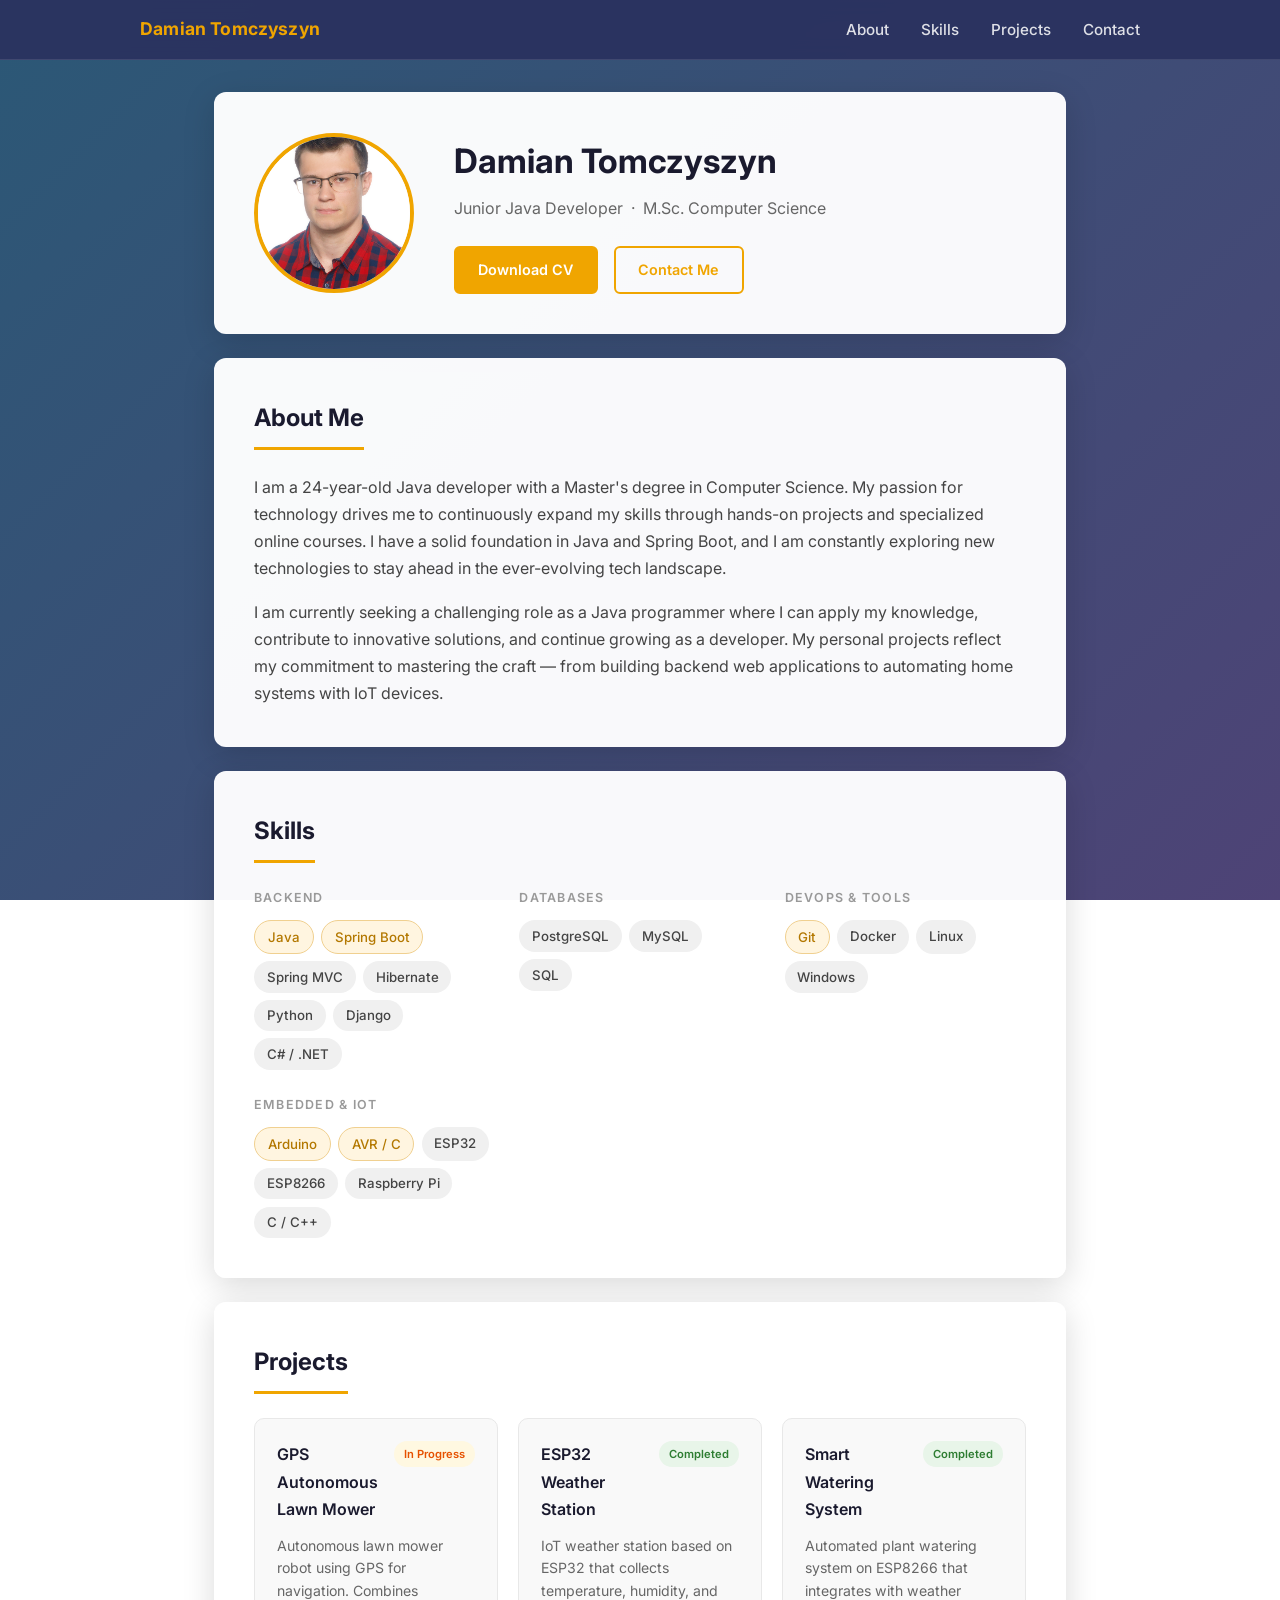
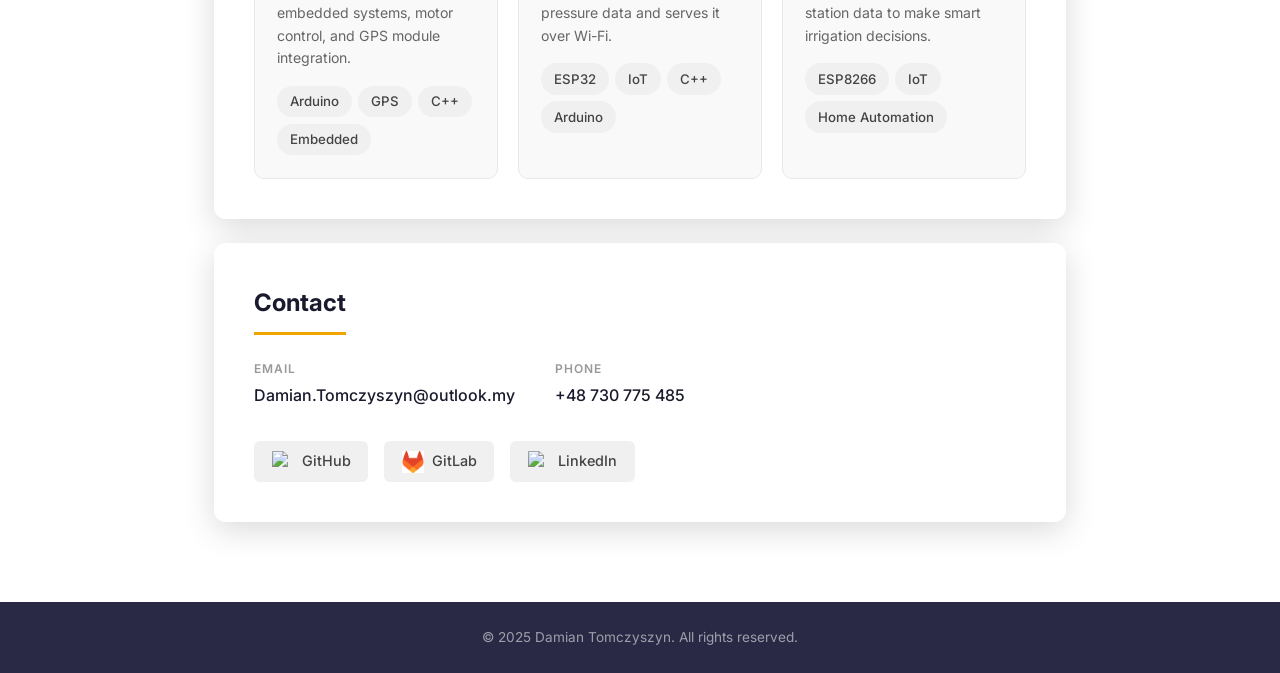
==== index.html @ f0d55ed7 "Redesign portfolio website for professional CV presentation - Replace subjective skill progress bars" ====
<!DOCTYPE html>
<html lang="en">
<head>
    <meta charset="utf-8">
    <meta name="viewport" content="width=device-width, initial-scale=1">
    <meta name="description" content="Damian Tomczyszyn – Junior Java Developer with a Master's degree in Computer Science. Passionate about backend development, IoT, and home automation.">
    <title>Damian Tomczyszyn – Java Developer</title>
    <link rel="stylesheet" href="css/styles.css">
    <link href="https://fonts.googleapis.com/css2?family=Inter:wght@400;500;600;700&display=swap" rel="stylesheet">
</head>
<body>
    <header class="header">
        <nav class="navbar">
            <span class="nav-brand">Damian Tomczyszyn</span>
            <ul class="nav-links">
                <li><a href="#intro">About</a></li>
                <li><a href="#skills">Skills</a></li>
                <li><a href="#projects">Projects</a></li>
                <li><a href="#contact">Contact</a></li>
            </ul>
        </nav>
    </header>

    <main class="container">

        <section class="hero">
            <img src="img/profile.jpg" alt="Damian Tomczyszyn" class="profile-image">
            <div class="hero-text">
                <h1>Damian Tomczyszyn</h1>
                <p class="hero-subtitle">Junior Java Developer &nbsp;·&nbsp; M.Sc. Computer Science</p>
                <div class="hero-actions">
                    <a href="docs/Damian-java-cv.pdf" target="_blank" class="btn btn-primary">Download CV</a>
                    <a href="#contact" class="btn btn-outline">Contact Me</a>
                </div>
            </div>
        </section>

        <section id="intro" class="section">
            <h2>About Me</h2>
            <p>
                I am a 24-year-old Java developer with a Master's degree in Computer Science. My passion for technology drives me to continuously expand my skills through hands-on projects and specialized online courses. I have a solid foundation in Java and Spring Boot, and I am constantly exploring new technologies to stay ahead in the ever-evolving tech landscape.
            </p>
            <p>
                I am currently seeking a challenging role as a Java programmer where I can apply my knowledge, contribute to innovative solutions, and continue growing as a developer. My personal projects reflect my commitment to mastering the craft — from building backend web applications to automating home systems with IoT devices.
            </p>
        </section>

        <section id="skills" class="section">
            <h2>Skills</h2>
            <div class="skills-grid">
                <div class="skill-category">
                    <h3>Backend</h3>
                    <div class="skill-tags">
                        <span class="tag tag-primary">Java</span>
                        <span class="tag tag-primary">Spring Boot</span>
                        <span class="tag">Spring MVC</span>
                        <span class="tag">Hibernate</span>
                        <span class="tag">Python</span>
                        <span class="tag">Django</span>
                        <span class="tag">C# / .NET</span>
                    </div>
                </div>
                <div class="skill-category">
                    <h3>Databases</h3>
                    <div class="skill-tags">
                        <span class="tag">PostgreSQL</span>
                        <span class="tag">MySQL</span>
                        <span class="tag">SQL</span>
                    </div>
                </div>
                <div class="skill-category">
                    <h3>DevOps &amp; Tools</h3>
                    <div class="skill-tags">
                        <span class="tag tag-primary">Git</span>
                        <span class="tag">Docker</span>
                        <span class="tag">Linux</span>
                        <span class="tag">Windows</span>
                    </div>
                </div>
                <div class="skill-category">
                    <h3>Embedded &amp; IoT</h3>
                    <div class="skill-tags">
                        <span class="tag tag-primary">Arduino</span>
                        <span class="tag tag-primary">AVR / C</span>
                        <span class="tag">ESP32</span>
                        <span class="tag">ESP8266</span>
                        <span class="tag">Raspberry Pi</span>
                        <span class="tag">C / C++</span>
                    </div>
                </div>
            </div>
        </section>

        <section id="projects" class="section">
            <h2>Projects</h2>
            <div class="projects-grid">
                <div class="project-card">
                    <div class="project-header">
                        <h3>GPS Autonomous Lawn Mower</h3>
                        <span class="project-status in-progress">In Progress</span>
                    </div>
                    <p>Autonomous lawn mower robot using GPS for navigation. Combines embedded systems, motor control, and GPS module integration.</p>
                    <div class="project-tags">
                        <span class="tag">Arduino</span>
                        <span class="tag">GPS</span>
                        <span class="tag">C++</span>
                        <span class="tag">Embedded</span>
                    </div>
                </div>
                <div class="project-card">
                    <div class="project-header">
                        <h3>ESP32 Weather Station</h3>
                        <span class="project-status completed">Completed</span>
                    </div>
                    <p>IoT weather station based on ESP32 that collects temperature, humidity, and pressure data and serves it over Wi-Fi.</p>
                    <div class="project-tags">
                        <span class="tag">ESP32</span>
                        <span class="tag">IoT</span>
                        <span class="tag">C++</span>
                        <span class="tag">Arduino</span>
                    </div>
                </div>
                <div class="project-card">
                    <div class="project-header">
                        <h3>Smart Watering System</h3>
                        <span class="project-status completed">Completed</span>
                    </div>
                    <p>Automated plant watering system on ESP8266 that integrates with weather station data to make smart irrigation decisions.</p>
                    <div class="project-tags">
                        <span class="tag">ESP8266</span>
                        <span class="tag">IoT</span>
                        <span class="tag">Home Automation</span>
                    </div>
                </div>
            </div>
        </section>

        <section id="contact" class="section">
            <h2>Contact</h2>
            <div class="contact-grid">
                <div class="contact-item">
                    <span class="contact-label">Email</span>
                    <a href="mailto:Damian.Tomczyszyn@outlook.my" class="contact-value">Damian.Tomczyszyn@outlook.my</a>
                </div>
                <div class="contact-item">
                    <span class="contact-label">Phone</span>
                    <span class="contact-value">+48 730 775 485</span>
                </div>
            </div>
            <div class="social-links">
                <a href="https://github.com/damiantomczyszyn" target="_blank" class="social-link" title="GitHub">
                    <img src="img/github.png" alt="GitHub" class="social-icon">
                    <span>GitHub</span>
                </a>
                <a href="https://gitlab.com/damiantomczyszyn" target="_blank" class="social-link" title="GitLab">
                    <img src="img/gitlab.png" alt="GitLab" class="social-icon">
                    <span>GitLab</span>
                </a>
                <a href="https://www.linkedin.com/in/tomczyszyn/" target="_blank" class="social-link" title="LinkedIn">
                    <img src="img/linkedin.png" alt="LinkedIn" class="social-icon">
                    <span>LinkedIn</span>
                </a>
            </div>
        </section>

    </main>

    <footer class="footer">
        <p>&copy; 2025 Damian Tomczyszyn. All rights reserved.</p>
    </footer>
</body>
</html>
---- css/styles.css ----
/* Base Reset */
*, *::before, *::after {
  margin: 0;
  padding: 0;
  box-sizing: border-box;
}

html {
  scroll-behavior: smooth;
}

body {
  font-family: 'Inter', sans-serif;
  color: #1a1a2e;
  line-height: 1.7;
  background: linear-gradient(135deg, #2b5876, #4e4376);
  background-attachment: fixed;
  min-height: 100vh;
}

/* Header */
.header {
  position: sticky;
  top: 0;
  z-index: 100;
  background: rgba(43, 51, 95, 0.97);
  backdrop-filter: blur(10px);
  border-bottom: 1px solid rgba(255, 255, 255, 0.1);
  padding: 0.9rem 2rem;
}

.navbar {
  display: flex;
  justify-content: space-between;
  align-items: center;
  max-width: 1000px;
  margin: 0 auto;
}

.nav-brand {
  font-size: 1.1rem;
  font-weight: 700;
  color: #f0a500;
  letter-spacing: 0.01em;
}

.nav-links {
  list-style: none;
  display: flex;
  gap: 2rem;
}

.nav-links a {
  color: rgba(255, 255, 255, 0.85);
  text-decoration: none;
  font-weight: 500;
  font-size: 0.95rem;
  transition: color 0.2s;
}

.nav-links a:hover {
  color: #f0a500;
}

/* Main Container */
.container {
  max-width: 900px;
  margin: 2rem auto;
  padding: 0 1.5rem 3rem;
  display: flex;
  flex-direction: column;
  gap: 1.5rem;
}

/* Shared Section Style */
.section {
  background: rgba(255, 255, 255, 0.97);
  border-radius: 12px;
  padding: 2.5rem;
  box-shadow: 0 8px 32px rgba(0, 0, 0, 0.15);
}

h2 {
  font-size: 1.5rem;
  font-weight: 700;
  color: #1a1a2e;
  margin-bottom: 1.5rem;
  padding-bottom: 0.5rem;
  border-bottom: 3px solid #f0a500;
  display: inline-block;
}

.section p {
  color: #444;
  margin-bottom: 1rem;
  font-size: 1rem;
}

.section p:last-child {
  margin-bottom: 0;
}

/* Hero */
.hero {
  background: rgba(255, 255, 255, 0.97);
  border-radius: 12px;
  padding: 2.5rem;
  box-shadow: 0 8px 32px rgba(0, 0, 0, 0.15);
  display: flex;
  align-items: center;
  gap: 2.5rem;
}

.profile-image {
  width: 160px;
  height: 160px;
  border-radius: 50%;
  object-fit: cover;
  border: 4px solid #f0a500;
  flex-shrink: 0;
}

.hero-text {
  flex: 1;
}

.hero-text h1 {
  font-size: 2.1rem;
  font-weight: 700;
  color: #1a1a2e;
  margin-bottom: 0.4rem;
}

.hero-subtitle {
  font-size: 1rem;
  color: #666;
  margin-bottom: 1.5rem;
}

.hero-actions {
  display: flex;
  gap: 1rem;
  flex-wrap: wrap;
}

/* Buttons */
.btn {
  display: inline-block;
  padding: 0.6rem 1.4rem;
  border-radius: 6px;
  font-weight: 600;
  font-size: 0.9rem;
  text-decoration: none;
  transition: all 0.2s;
}

.btn-primary {
  background: #f0a500;
  color: #fff;
  border: 2px solid #f0a500;
}

.btn-primary:hover {
  background: #d4920a;
  border-color: #d4920a;
}

.btn-outline {
  background: transparent;
  color: #f0a500;
  border: 2px solid #f0a500;
}

.btn-outline:hover {
  background: #f0a500;
  color: #fff;
}

/* Skills */
.skills-grid {
  display: grid;
  grid-template-columns: repeat(auto-fit, minmax(185px, 1fr));
  gap: 1.5rem;
}

.skill-category h3 {
  font-size: 0.78rem;
  font-weight: 600;
  text-transform: uppercase;
  letter-spacing: 0.1em;
  color: #999;
  margin-bottom: 0.75rem;
}

.skill-tags {
  display: flex;
  flex-wrap: wrap;
  gap: 0.45rem;
}

.tag {
  display: inline-block;
  padding: 0.28rem 0.8rem;
  background: #f0f0f0;
  color: #444;
  border-radius: 20px;
  font-size: 0.83rem;
  font-weight: 500;
}

.tag-primary {
  background: #fff5e0;
  color: #b37800;
  border: 1px solid #f0d090;
}

/* Projects */
.projects-grid {
  display: grid;
  grid-template-columns: repeat(auto-fit, minmax(240px, 1fr));
  gap: 1.25rem;
}

.project-card {
  background: #f9f9f9;
  border-radius: 10px;
  padding: 1.4rem;
  border: 1px solid #e8e8e8;
  transition: box-shadow 0.2s, transform 0.2s;
}

.project-card:hover {
  box-shadow: 0 6px 24px rgba(0, 0, 0, 0.1);
  transform: translateY(-2px);
}

.project-header {
  display: flex;
  justify-content: space-between;
  align-items: flex-start;
  gap: 0.5rem;
  margin-bottom: 0.75rem;
}

.project-header h3 {
  font-size: 1rem;
  font-weight: 600;
  color: #1a1a2e;
}

.project-status {
  font-size: 0.7rem;
  font-weight: 600;
  padding: 0.2rem 0.6rem;
  border-radius: 20px;
  white-space: nowrap;
  flex-shrink: 0;
}

.project-status.completed {
  background: #e8f5e9;
  color: #2e7d32;
}

.project-status.in-progress {
  background: #fff8e1;
  color: #e65100;
}

.project-card p {
  font-size: 0.88rem;
  color: #666;
  margin-bottom: 1rem;
  line-height: 1.6;
}

.project-tags {
  display: flex;
  flex-wrap: wrap;
  gap: 0.4rem;
}

/* Contact */
.contact-grid {
  display: flex;
  gap: 2.5rem;
  margin-bottom: 2rem;
  flex-wrap: wrap;
}

.contact-item {
  display: flex;
  flex-direction: column;
  gap: 0.2rem;
}

.contact-label {
  font-size: 0.75rem;
  font-weight: 600;
  text-transform: uppercase;
  letter-spacing: 0.08em;
  color: #999;
}

.contact-value {
  font-size: 1rem;
  color: #1a1a2e;
  font-weight: 500;
  text-decoration: none;
}

.contact-value:hover {
  color: #f0a500;
}

.social-links {
  display: flex;
  gap: 1rem;
  flex-wrap: wrap;
}

.social-link {
  display: flex;
  align-items: center;
  gap: 0.5rem;
  text-decoration: none;
  color: #444;
  font-weight: 500;
  font-size: 0.9rem;
  padding: 0.5rem 1.1rem;
  background: #f0f0f0;
  border-radius: 6px;
  transition: all 0.2s;
}

.social-link:hover {
  color: #b37800;
  background: #fff5e0;
}

.social-icon {
  width: 22px;
  height: 22px;
}

/* Footer */
.footer {
  background: rgba(30, 30, 60, 0.95);
  color: rgba(255, 255, 255, 0.55);
  text-align: center;
  padding: 1.5rem;
  font-size: 0.85rem;
}

/* Responsive */
@media (max-width: 640px) {
  .hero {
    flex-direction: column;
    text-align: center;
  }

  .hero-actions {
    justify-content: center;
  }

  .nav-brand {
    font-size: 0.95rem;
  }

  .nav-links {
    gap: 1rem;
  }

  .nav-links a {
    font-size: 0.85rem;
  }

  .section,
  .hero {
    padding: 1.75rem 1.25rem;
  }

  .contact-grid {
    flex-direction: column;
    gap: 1rem;
  }
}
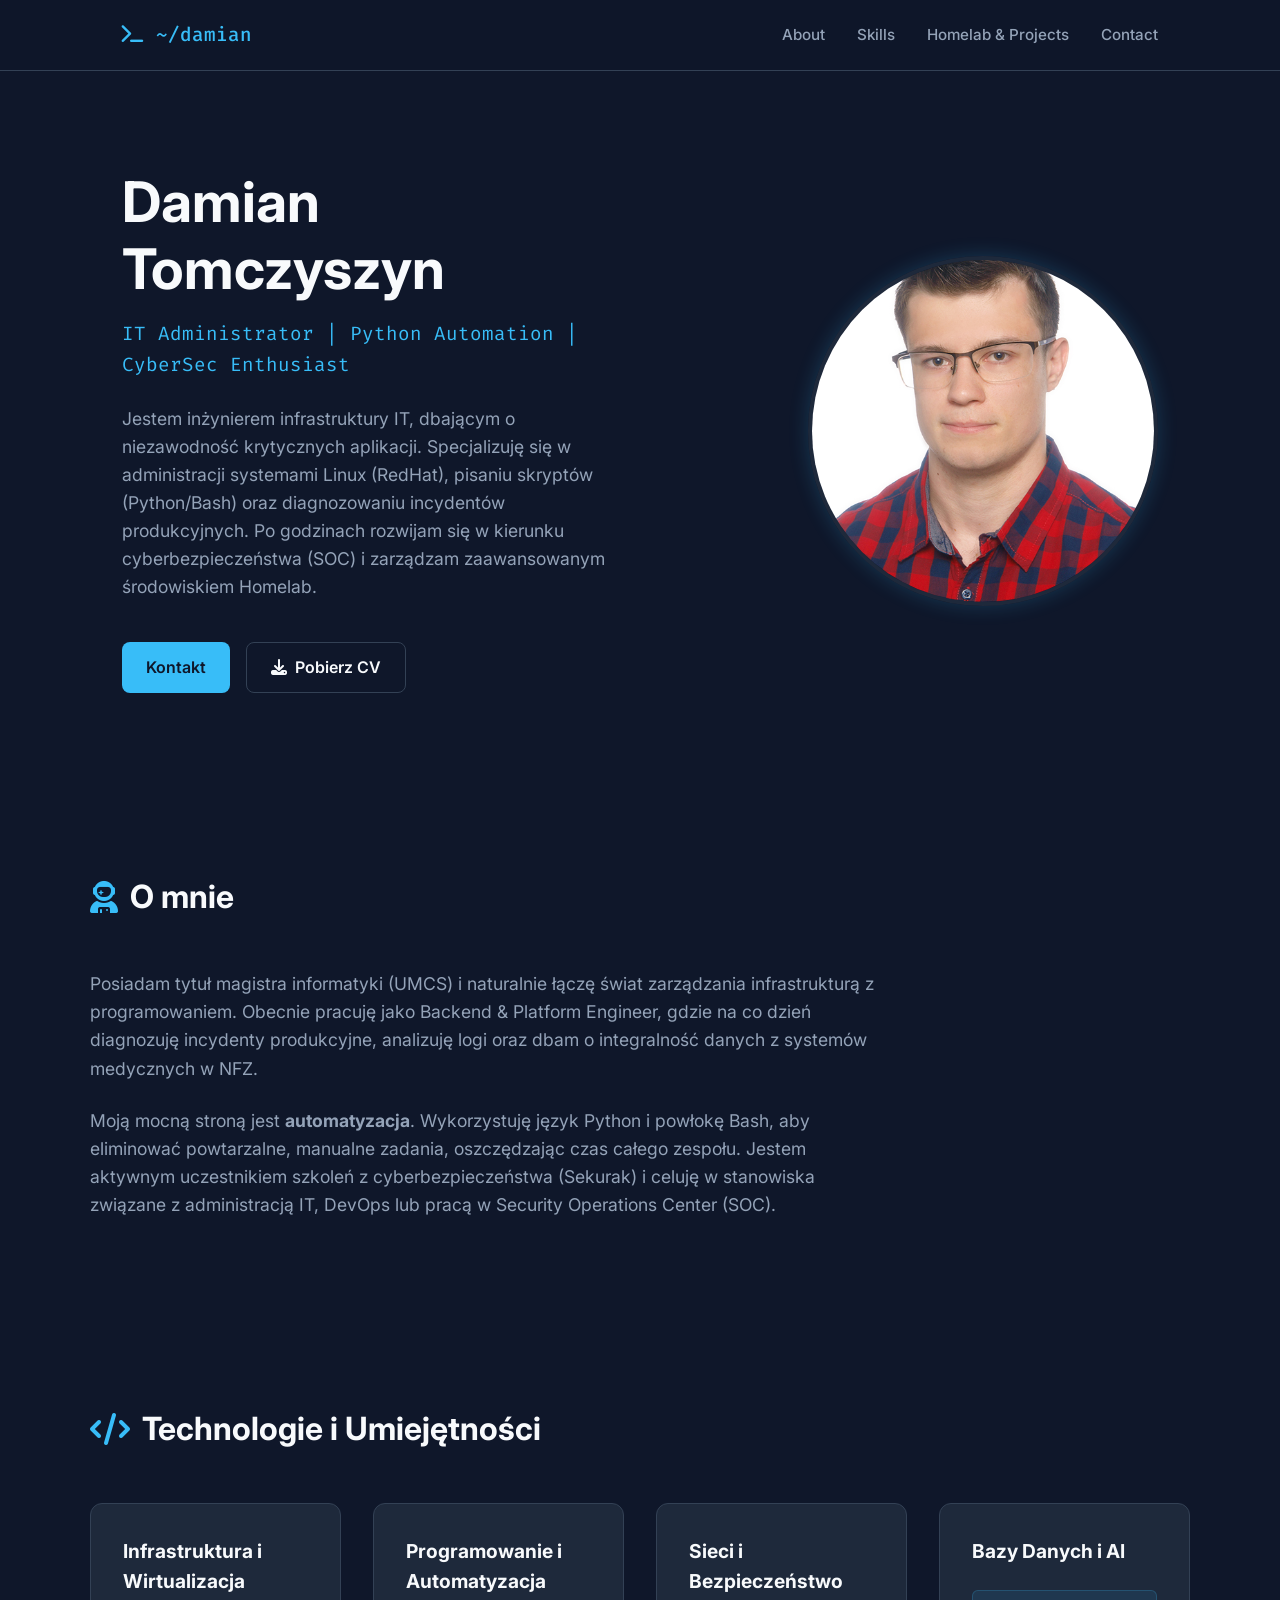
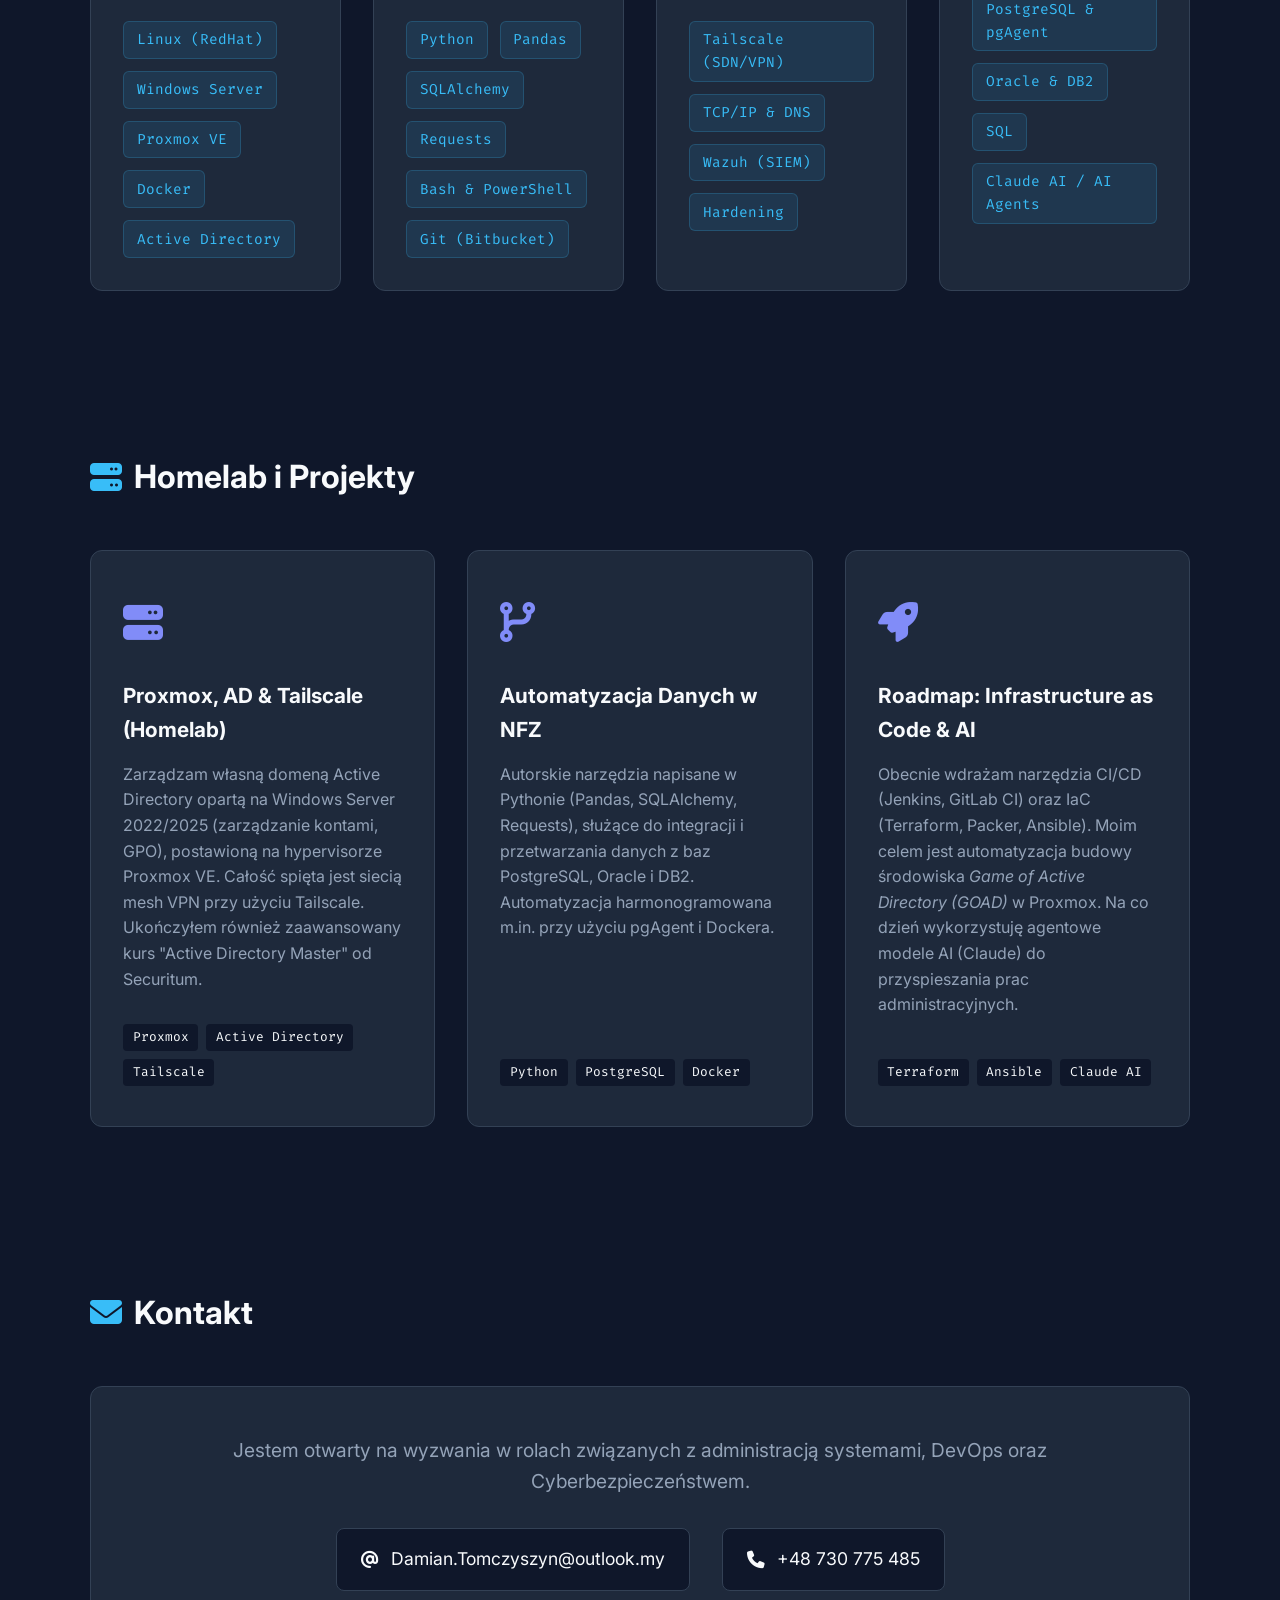
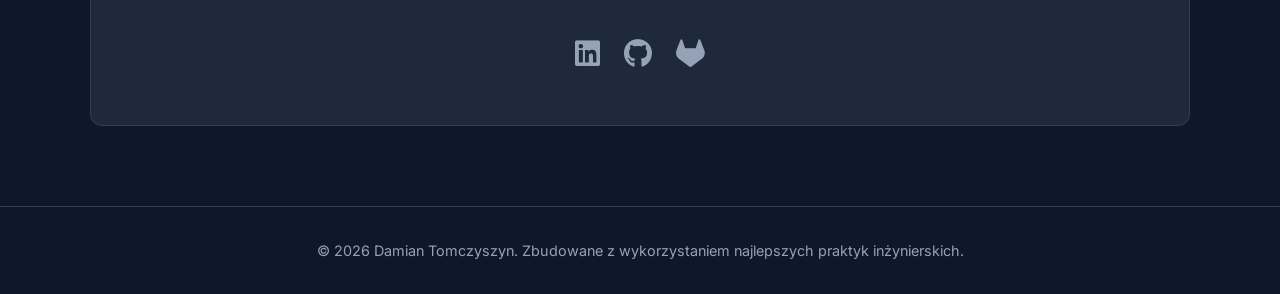
==== commit 7cc1cbdf: "aktualizacja" ====
--- a/index.html
+++ b/index.html
@@ -1,172 +1,170 @@
 <!DOCTYPE html>
-<html lang="en">
+<html lang="en" data-theme="dark">
 <head>
     <meta charset="utf-8">
     <meta name="viewport" content="width=device-width, initial-scale=1">
-    <meta name="description" content="Damian Tomczyszyn – Junior Java Developer with a Master's degree in Computer Science. Passionate about backend development, IoT, and home automation.">
-    <title>Damian Tomczyszyn – Java Developer</title>
+    <title>Damian Tomczyszyn | IT Administrator & CyberSec</title>
     <link rel="stylesheet" href="css/styles.css">
-    <link href="https://fonts.googleapis.com/css2?family=Inter:wght@400;500;600;700&display=swap" rel="stylesheet">
+    <link href="https://fonts.googleapis.com/css2?family=Fira+Code:wght@400;500&family=Inter:wght@400;600;700&display=swap" rel="stylesheet">
+    <link rel="stylesheet" href="https://cdnjs.cloudflare.com/ajax/libs/font-awesome/6.4.0/css/all.min.css">
 </head>
 <body>
     <header class="header">
-        <nav class="navbar">
-            <span class="nav-brand">Damian Tomczyszyn</span>
+        <nav class="navbar container">
+            <div class="logo">
+                <i class="fa-solid fa-terminal"></i> ~/damian
+            </div>
             <ul class="nav-links">
-                <li><a href="#intro">About</a></li>
+                <li><a href="#about">About</a></li>
                 <li><a href="#skills">Skills</a></li>
-                <li><a href="#projects">Projects</a></li>
+                <li><a href="#projects">Homelab & Projects</a></li>
                 <li><a href="#contact">Contact</a></li>
             </ul>
         </nav>
     </header>
 
-    <main class="container">
-
-        <section class="hero">
-            <img src="img/profile.jpg" alt="Damian Tomczyszyn" class="profile-image">
-            <div class="hero-text">
-                <h1>Damian Tomczyszyn</h1>
-                <p class="hero-subtitle">Junior Java Developer &nbsp;·&nbsp; M.Sc. Computer Science</p>
+    <main>
+        <section class="hero container">
+            <div class="hero-content">
+                <h1 class="glitch" data-text="Damian Tomczyszyn">Damian Tomczyszyn</h1>
+                <p class="subtitle">IT Administrator | Python Automation | CyberSec Enthusiast</p>
+                <p class="summary">
+                    Jestem inżynierem infrastruktury IT, dbającym o niezawodność krytycznych aplikacji.
+                    Specjalizuję się w administracji systemami Linux (RedHat), pisaniu skryptów (Python/Bash) oraz diagnozowaniu incydentów produkcyjnych.
+                    Po godzinach rozwijam się w kierunku cyberbezpieczeństwa (SOC) i zarządzam zaawansowanym środowiskiem Homelab.
+                </p>
                 <div class="hero-actions">
-                    <a href="docs/Damian-java-cv.pdf" target="_blank" class="btn btn-primary">Download CV</a>
-                    <a href="#contact" class="btn btn-outline">Contact Me</a>
+                    <a href="#contact" class="btn btn-primary">Kontakt</a>
+                    <a href="docs/Damian-java-cv.pdf" target="_blank" class="btn btn-secondary"><i class="fa-solid fa-download"></i> Pobierz CV</a>
                 </div>
+            </div>
+            <div class="hero-image">
+                <img src="img/profile.jpg" alt="Damian Tomczyszyn">
             </div>
         </section>
 
-        <section id="intro" class="section">
-            <h2>About Me</h2>
-            <p>
-                I am a 24-year-old Java developer with a Master's degree in Computer Science. My passion for technology drives me to continuously expand my skills through hands-on projects and specialized online courses. I have a solid foundation in Java and Spring Boot, and I am constantly exploring new technologies to stay ahead in the ever-evolving tech landscape.
-            </p>
-            <p>
-                I am currently seeking a challenging role as a Java programmer where I can apply my knowledge, contribute to innovative solutions, and continue growing as a developer. My personal projects reflect my commitment to mastering the craft — from building backend web applications to automating home systems with IoT devices.
-            </p>
+        <section id="about" class="about container section-padding">
+            <div class="section-title">
+                <h2><i class="fa-solid fa-user-astronaut"></i> O mnie</h2>
+            </div>
+            <div class="about-text">
+                <p>
+                    Posiadam tytuł magistra informatyki (UMCS) i naturalnie łączę świat zarządzania infrastrukturą z programowaniem. 
+                    Obecnie pracuję jako Backend & Platform Engineer, gdzie na co dzień diagnozuję incydenty produkcyjne, analizuję logi oraz dbam o integralność danych z systemów medycznych w NFZ.
+                </p>
+                <p>
+                    Moją mocną stroną jest <strong>automatyzacja</strong>. Wykorzystuję język Python i powłokę Bash, aby eliminować powtarzalne, manualne zadania, oszczędzając czas całego zespołu.
+                    Jestem aktywnym uczestnikiem szkoleń z cyberbezpieczeństwa (Sekurak) i celuję w stanowiska związane z administracją IT, DevOps lub pracą w Security Operations Center (SOC).
+                </p>
+            </div>
         </section>
 
-        <section id="skills" class="section">
-            <h2>Skills</h2>
+        <section id="skills" class="skills container section-padding">
+            <div class="section-title">
+                <h2><i class="fa-solid fa-code"></i> Technologie i Umiejętności</h2>
+            </div>
             <div class="skills-grid">
                 <div class="skill-category">
-                    <h3>Backend</h3>
-                    <div class="skill-tags">
-                        <span class="tag tag-primary">Java</span>
-                        <span class="tag tag-primary">Spring Boot</span>
-                        <span class="tag">Spring MVC</span>
-                        <span class="tag">Hibernate</span>
-                        <span class="tag">Python</span>
-                        <span class="tag">Django</span>
-                        <span class="tag">C# / .NET</span>
+                    <h3>Infrastruktura i Wirtualizacja</h3>
+                    <div class="tags">
+                        <span class="tag">Linux (RedHat)</span>
+                        <span class="tag">Windows Server</span>
+                        <span class="tag">Proxmox VE</span>
+                        <span class="tag">Docker</span>
+                        <span class="tag">Active Directory</span>
                     </div>
                 </div>
                 <div class="skill-category">
-                    <h3>Databases</h3>
-                    <div class="skill-tags">
-                        <span class="tag">PostgreSQL</span>
-                        <span class="tag">MySQL</span>
-                        <span class="tag">SQL</span>
+                    <h3>Programowanie i Automatyzacja</h3>
+                    <div class="tags">
+                        <span class="tag">Python</span>
+                        <span class="tag">Pandas</span>
+                        <span class="tag">SQLAlchemy</span>
+                        <span class="tag">Requests</span>
+                        <span class="tag">Bash & PowerShell</span>
+                        <span class="tag">Git (Bitbucket)</span>
                     </div>
                 </div>
                 <div class="skill-category">
-                    <h3>DevOps &amp; Tools</h3>
-                    <div class="skill-tags">
-                        <span class="tag tag-primary">Git</span>
-                        <span class="tag">Docker</span>
-                        <span class="tag">Linux</span>
-                        <span class="tag">Windows</span>
+                    <h3>Sieci i Bezpieczeństwo</h3>
+                    <div class="tags">
+                        <span class="tag">Tailscale (SDN/VPN)</span>
+                        <span class="tag">TCP/IP & DNS</span>
+                        <span class="tag">Wazuh (SIEM)</span>
+                        <span class="tag">Hardening</span>
                     </div>
                 </div>
                 <div class="skill-category">
-                    <h3>Embedded &amp; IoT</h3>
-                    <div class="skill-tags">
-                        <span class="tag tag-primary">Arduino</span>
-                        <span class="tag tag-primary">AVR / C</span>
-                        <span class="tag">ESP32</span>
-                        <span class="tag">ESP8266</span>
-                        <span class="tag">Raspberry Pi</span>
-                        <span class="tag">C / C++</span>
+                    <h3>Bazy Danych i AI</h3>
+                    <div class="tags">
+                        <span class="tag">PostgreSQL & pgAgent</span>
+                        <span class="tag">Oracle & DB2</span>
+                        <span class="tag">SQL</span>
+                        <span class="tag">Claude AI / AI Agents</span>
                     </div>
                 </div>
             </div>
         </section>
 
-        <section id="projects" class="section">
-            <h2>Projects</h2>
-            <div class="projects-grid">
-                <div class="project-card">
-                    <div class="project-header">
-                        <h3>GPS Autonomous Lawn Mower</h3>
-                        <span class="project-status in-progress">In Progress</span>
-                    </div>
-                    <p>Autonomous lawn mower robot using GPS for navigation. Combines embedded systems, motor control, and GPS module integration.</p>
-                    <div class="project-tags">
-                        <span class="tag">Arduino</span>
-                        <span class="tag">GPS</span>
-                        <span class="tag">C++</span>
-                        <span class="tag">Embedded</span>
+        <section id="projects" class="projects container section-padding">
+            <div class="section-title">
+                <h2><i class="fa-solid fa-server"></i> Homelab i Projekty</h2>
+            </div>
+            <div class="project-cards">
+                <div class="card">
+                    <div class="card-icon"><i class="fa-solid fa-server"></i></div>
+                    <h3>Proxmox, AD & Tailscale (Homelab)</h3>
+                    <p>Zarządzam własną domeną Active Directory opartą na Windows Server 2022/2025 (zarządzanie kontami, GPO), postawioną na hypervisorze Proxmox VE. Całość spięta jest siecią mesh VPN przy użyciu Tailscale. Ukończyłem również zaawansowany kurs "Active Directory Master" od Securitum.</p>
+                    <div class="card-tech">
+                        <span>Proxmox</span><span>Active Directory</span><span>Tailscale</span>
                     </div>
                 </div>
-                <div class="project-card">
-                    <div class="project-header">
-                        <h3>ESP32 Weather Station</h3>
-                        <span class="project-status completed">Completed</span>
-                    </div>
-                    <p>IoT weather station based on ESP32 that collects temperature, humidity, and pressure data and serves it over Wi-Fi.</p>
-                    <div class="project-tags">
-                        <span class="tag">ESP32</span>
-                        <span class="tag">IoT</span>
-                        <span class="tag">C++</span>
-                        <span class="tag">Arduino</span>
+                <div class="card">
+                    <div class="card-icon"><i class="fa-solid fa-code-branch"></i></div>
+                    <h3>Automatyzacja Danych w NFZ</h3>
+                    <p>Autorskie narzędzia napisane w Pythonie (Pandas, SQLAlchemy, Requests), służące do integracji i przetwarzania danych z baz PostgreSQL, Oracle i DB2. Automatyzacja harmonogramowana m.in. przy użyciu pgAgent i Dockera.</p>
+                    <div class="card-tech">
+                        <span>Python</span><span>PostgreSQL</span><span>Docker</span>
                     </div>
                 </div>
-                <div class="project-card">
-                    <div class="project-header">
-                        <h3>Smart Watering System</h3>
-                        <span class="project-status completed">Completed</span>
-                    </div>
-                    <p>Automated plant watering system on ESP8266 that integrates with weather station data to make smart irrigation decisions.</p>
-                    <div class="project-tags">
-                        <span class="tag">ESP8266</span>
-                        <span class="tag">IoT</span>
-                        <span class="tag">Home Automation</span>
+                <div class="card">
+                    <div class="card-icon"><i class="fa-solid fa-rocket"></i></div>
+                    <h3>Roadmap: Infrastructure as Code & AI</h3>
+                    <p>Obecnie wdrażam narzędzia CI/CD (Jenkins, GitLab CI) oraz IaC (Terraform, Packer, Ansible). Moim celem jest automatyzacja budowy środowiska <i>Game of Active Directory (GOAD)</i> w Proxmox. Na co dzień wykorzystuję agentowe modele AI (Claude) do przyspieszania prac administracyjnych.</p>
+                    <div class="card-tech">
+                        <span>Terraform</span><span>Ansible</span><span>Claude AI</span>
                     </div>
                 </div>
             </div>
         </section>
 
-        <section id="contact" class="section">
-            <h2>Contact</h2>
-            <div class="contact-grid">
-                <div class="contact-item">
-                    <span class="contact-label">Email</span>
-                    <a href="mailto:Damian.Tomczyszyn@outlook.my" class="contact-value">Damian.Tomczyszyn@outlook.my</a>
+        <section id="contact" class="contact container section-padding">
+            <div class="section-title">
+                <h2><i class="fa-solid fa-envelope"></i> Kontakt</h2>
+            </div>
+            <div class="contact-content">
+                <p>Jestem otwarty na wyzwania w rolach związanych z administracją systemami, DevOps oraz Cyberbezpieczeństwem.</p>
+                <div class="contact-methods">
+                    <a href="mailto:Damian.Tomczyszyn@outlook.my" class="contact-item">
+                        <i class="fa-solid fa-at"></i> Damian.Tomczyszyn@outlook.my
+                    </a>
+                    <a href="tel:+48730775485" class="contact-item">
+                        <i class="fa-solid fa-phone"></i> +48 730 775 485
+                    </a>
                 </div>
-                <div class="contact-item">
-                    <span class="contact-label">Phone</span>
-                    <span class="contact-value">+48 730 775 485</span>
+                <div class="social-links">
+                    <a href="https://www.linkedin.com/in/tomczyszyn/" target="_blank" aria-label="LinkedIn"><i class="fa-brands fa-linkedin"></i></a>
+                    <a href="https://github.com/damiantomczyszyn" target="_blank" aria-label="GitHub"><i class="fa-brands fa-github"></i></a>
+                    <a href="https://gitlab.com/damiantomczyszyn" target="_blank" aria-label="GitLab"><i class="fa-brands fa-gitlab"></i></a>
                 </div>
             </div>
-            <div class="social-links">
-                <a href="https://github.com/damiantomczyszyn" target="_blank" class="social-link" title="GitHub">
-                    <img src="img/github.png" alt="GitHub" class="social-icon">
-                    <span>GitHub</span>
-                </a>
-                <a href="https://gitlab.com/damiantomczyszyn" target="_blank" class="social-link" title="GitLab">
-                    <img src="img/gitlab.png" alt="GitLab" class="social-icon">
-                    <span>GitLab</span>
-                </a>
-                <a href="https://www.linkedin.com/in/tomczyszyn/" target="_blank" class="social-link" title="LinkedIn">
-                    <img src="img/linkedin.png" alt="LinkedIn" class="social-icon">
-                    <span>LinkedIn</span>
-                </a>
-            </div>
         </section>
-
     </main>
 
-    <footer class="footer">
-        <p>&copy; 2025 Damian Tomczyszyn. All rights reserved.</p>
+    <footer>
+        <div class="container">
+            <p>&copy; 2026 Damian Tomczyszyn. Zbudowane z wykorzystaniem najlepszych praktyk inżynierskich.</p>
+        </div>
     </footer>
 </body>
 </html>
--- a/css/styles.css
+++ b/css/styles.css
@@ -1,387 +1,375 @@
-/* Base Reset */
-*, *::before, *::after {
-  margin: 0;
-  padding: 0;
-  box-sizing: border-box;
+:root {
+    --bg-color: #0f172a;
+    --surface-color: #1e293b;
+    --primary-color: #38bdf8;
+    --secondary-color: #818cf8;
+    --text-primary: #f8fafc;
+    --text-secondary: #94a3b8;
+    --font-main: 'Inter', sans-serif;
+    --font-mono: 'Fira Code', monospace;
+    --border-color: #334155;
+}
+
+* {
+    margin: 0;
+    padding: 0;
+    box-sizing: border-box;
 }
 
 html {
-  scroll-behavior: smooth;
+    scroll-behavior: smooth;
 }
 
 body {
-  font-family: 'Inter', sans-serif;
-  color: #1a1a2e;
-  line-height: 1.7;
-  background: linear-gradient(135deg, #2b5876, #4e4376);
-  background-attachment: fixed;
-  min-height: 100vh;
-}
-
-/* Header */
+    background-color: var(--bg-color);
+    color: var(--text-primary);
+    font-family: var(--font-main);
+    line-height: 1.6;
+}
+
+.container {
+    max-width: 1100px;
+    margin: 0 auto;
+    padding: 0 2rem;
+}
+
+.section-padding {
+    padding: 5rem 0;
+}
+
+/* Header & Nav */
 .header {
-  position: sticky;
-  top: 0;
-  z-index: 100;
-  background: rgba(43, 51, 95, 0.97);
-  backdrop-filter: blur(10px);
-  border-bottom: 1px solid rgba(255, 255, 255, 0.1);
-  padding: 0.9rem 2rem;
+    background-color: rgba(15, 23, 42, 0.9);
+    backdrop-filter: blur(10px);
+    position: sticky;
+    top: 0;
+    z-index: 1000;
+    border-bottom: 1px solid var(--border-color);
 }
 
 .navbar {
-  display: flex;
-  justify-content: space-between;
-  align-items: center;
-  max-width: 1000px;
-  margin: 0 auto;
-}
-
-.nav-brand {
-  font-size: 1.1rem;
-  font-weight: 700;
-  color: #f0a500;
-  letter-spacing: 0.01em;
+    display: flex;
+    justify-content: space-between;
+    align-items: center;
+    height: 70px;
+}
+
+.logo {
+    font-family: var(--font-mono);
+    font-size: 1.2rem;
+    font-weight: 500;
+    color: var(--primary-color);
 }
 
 .nav-links {
-  list-style: none;
-  display: flex;
-  gap: 2rem;
+    display: flex;
+    list-style: none;
+    gap: 2rem;
 }
 
 .nav-links a {
-  color: rgba(255, 255, 255, 0.85);
-  text-decoration: none;
-  font-weight: 500;
-  font-size: 0.95rem;
-  transition: color 0.2s;
+    color: var(--text-secondary);
+    text-decoration: none;
+    font-size: 0.95rem;
+    font-weight: 500;
+    transition: color 0.3s;
 }
 
 .nav-links a:hover {
-  color: #f0a500;
-}
-
-/* Main Container */
-.container {
-  max-width: 900px;
-  margin: 2rem auto;
-  padding: 0 1.5rem 3rem;
-  display: flex;
-  flex-direction: column;
-  gap: 1.5rem;
-}
-
-/* Shared Section Style */
-.section {
-  background: rgba(255, 255, 255, 0.97);
-  border-radius: 12px;
-  padding: 2.5rem;
-  box-shadow: 0 8px 32px rgba(0, 0, 0, 0.15);
-}
-
-h2 {
-  font-size: 1.5rem;
-  font-weight: 700;
-  color: #1a1a2e;
-  margin-bottom: 1.5rem;
-  padding-bottom: 0.5rem;
-  border-bottom: 3px solid #f0a500;
-  display: inline-block;
-}
-
-.section p {
-  color: #444;
-  margin-bottom: 1rem;
-  font-size: 1rem;
-}
-
-.section p:last-child {
-  margin-bottom: 0;
-}
-
-/* Hero */
+    color: var(--primary-color);
+}
+
+/* Hero Section */
 .hero {
-  background: rgba(255, 255, 255, 0.97);
-  border-radius: 12px;
-  padding: 2.5rem;
-  box-shadow: 0 8px 32px rgba(0, 0, 0, 0.15);
-  display: flex;
-  align-items: center;
-  gap: 2.5rem;
-}
-
-.profile-image {
-  width: 160px;
-  height: 160px;
-  border-radius: 50%;
-  object-fit: cover;
-  border: 4px solid #f0a500;
-  flex-shrink: 0;
-}
-
-.hero-text {
-  flex: 1;
-}
-
-.hero-text h1 {
-  font-size: 2.1rem;
-  font-weight: 700;
-  color: #1a1a2e;
-  margin-bottom: 0.4rem;
-}
-
-.hero-subtitle {
-  font-size: 1rem;
-  color: #666;
-  margin-bottom: 1.5rem;
+    display: flex;
+    align-items: center;
+    justify-content: space-between;
+    min-height: 80vh;
+    gap: 4rem;
+}
+
+.hero-content {
+    flex: 1;
+}
+
+.hero h1 {
+    font-size: 3.5rem;
+    line-height: 1.2;
+    margin-bottom: 1rem;
+    color: var(--text-primary);
+}
+
+.subtitle {
+    font-family: var(--font-mono);
+    color: var(--primary-color);
+    font-size: 1.2rem;
+    margin-bottom: 1.5rem;
+}
+
+.summary {
+    color: var(--text-secondary);
+    font-size: 1.1rem;
+    margin-bottom: 2.5rem;
+    max-width: 600px;
 }
 
 .hero-actions {
-  display: flex;
-  gap: 1rem;
-  flex-wrap: wrap;
-}
-
-/* Buttons */
+    display: flex;
+    gap: 1rem;
+}
+
 .btn {
-  display: inline-block;
-  padding: 0.6rem 1.4rem;
-  border-radius: 6px;
-  font-weight: 600;
-  font-size: 0.9rem;
-  text-decoration: none;
-  transition: all 0.2s;
+    padding: 0.75rem 1.5rem;
+    border-radius: 8px;
+    font-weight: 600;
+    text-decoration: none;
+    transition: all 0.3s;
+    display: inline-flex;
+    align-items: center;
+    gap: 0.5rem;
 }
 
 .btn-primary {
-  background: #f0a500;
-  color: #fff;
-  border: 2px solid #f0a500;
+    background-color: var(--primary-color);
+    color: #0f172a;
 }
 
 .btn-primary:hover {
-  background: #d4920a;
-  border-color: #d4920a;
-}
-
-.btn-outline {
-  background: transparent;
-  color: #f0a500;
-  border: 2px solid #f0a500;
-}
-
-.btn-outline:hover {
-  background: #f0a500;
-  color: #fff;
+    background-color: #0ea5e9;
+    transform: translateY(-2px);
+}
+
+.btn-secondary {
+    background-color: transparent;
+    color: var(--text-primary);
+    border: 1px solid var(--border-color);
+}
+
+.btn-secondary:hover {
+    border-color: var(--text-primary);
+    background-color: rgba(255, 255, 255, 0.05);
+}
+
+.hero-image {
+    flex: 1;
+    display: flex;
+    justify-content: flex-end;
+}
+
+.hero-image img {
+    width: 350px;
+    height: 350px;
+    object-fit: cover;
+    border-radius: 50%;
+    border: 4px solid var(--surface-color);
+    box-shadow: 0 0 20px rgba(56, 189, 248, 0.2);
+}
+
+/* Titles */
+.section-title {
+    margin-bottom: 3rem;
+    display: flex;
+    align-items: center;
+    gap: 1rem;
+}
+
+.section-title h2 {
+    font-size: 2rem;
+    color: var(--text-primary);
+    display: flex;
+    align-items: center;
+    gap: 0.75rem;
+}
+
+.section-title h2 i {
+    color: var(--primary-color);
+}
+
+/* About */
+.about-text {
+    color: var(--text-secondary);
+    font-size: 1.1rem;
+    max-width: 800px;
+}
+
+.about-text p {
+    margin-bottom: 1.5rem;
 }
 
 /* Skills */
 .skills-grid {
-  display: grid;
-  grid-template-columns: repeat(auto-fit, minmax(185px, 1fr));
-  gap: 1.5rem;
+    display: grid;
+    grid-template-columns: repeat(auto-fit, minmax(250px, 1fr));
+    gap: 2rem;
+}
+
+.skill-category {
+    background-color: var(--surface-color);
+    padding: 2rem;
+    border-radius: 12px;
+    border: 1px solid var(--border-color);
 }
 
 .skill-category h3 {
-  font-size: 0.78rem;
-  font-weight: 600;
-  text-transform: uppercase;
-  letter-spacing: 0.1em;
-  color: #999;
-  margin-bottom: 0.75rem;
-}
-
-.skill-tags {
-  display: flex;
-  flex-wrap: wrap;
-  gap: 0.45rem;
+    margin-bottom: 1.5rem;
+    font-size: 1.2rem;
+    color: var(--text-primary);
+}
+
+.tags {
+    display: flex;
+    flex-wrap: wrap;
+    gap: 0.75rem;
 }
 
 .tag {
-  display: inline-block;
-  padding: 0.28rem 0.8rem;
-  background: #f0f0f0;
-  color: #444;
-  border-radius: 20px;
-  font-size: 0.83rem;
-  font-weight: 500;
-}
-
-.tag-primary {
-  background: #fff5e0;
-  color: #b37800;
-  border: 1px solid #f0d090;
+    background-color: rgba(56, 189, 248, 0.1);
+    color: var(--primary-color);
+    padding: 0.4rem 0.8rem;
+    border-radius: 6px;
+    font-size: 0.9rem;
+    font-family: var(--font-mono);
+    border: 1px solid rgba(56, 189, 248, 0.2);
 }
 
 /* Projects */
-.projects-grid {
-  display: grid;
-  grid-template-columns: repeat(auto-fit, minmax(240px, 1fr));
-  gap: 1.25rem;
-}
-
-.project-card {
-  background: #f9f9f9;
-  border-radius: 10px;
-  padding: 1.4rem;
-  border: 1px solid #e8e8e8;
-  transition: box-shadow 0.2s, transform 0.2s;
-}
-
-.project-card:hover {
-  box-shadow: 0 6px 24px rgba(0, 0, 0, 0.1);
-  transform: translateY(-2px);
-}
-
-.project-header {
-  display: flex;
-  justify-content: space-between;
-  align-items: flex-start;
-  gap: 0.5rem;
-  margin-bottom: 0.75rem;
-}
-
-.project-header h3 {
-  font-size: 1rem;
-  font-weight: 600;
-  color: #1a1a2e;
-}
-
-.project-status {
-  font-size: 0.7rem;
-  font-weight: 600;
-  padding: 0.2rem 0.6rem;
-  border-radius: 20px;
-  white-space: nowrap;
-  flex-shrink: 0;
-}
-
-.project-status.completed {
-  background: #e8f5e9;
-  color: #2e7d32;
-}
-
-.project-status.in-progress {
-  background: #fff8e1;
-  color: #e65100;
-}
-
-.project-card p {
-  font-size: 0.88rem;
-  color: #666;
-  margin-bottom: 1rem;
-  line-height: 1.6;
-}
-
-.project-tags {
-  display: flex;
-  flex-wrap: wrap;
-  gap: 0.4rem;
+.project-cards {
+    display: grid;
+    grid-template-columns: repeat(auto-fit, minmax(300px, 1fr));
+    gap: 2rem;
+}
+
+.card {
+    background-color: var(--surface-color);
+    padding: 2.5rem 2rem;
+    border-radius: 12px;
+    border: 1px solid var(--border-color);
+    transition: transform 0.3s;
+    display: flex;
+    flex-direction: column;
+}
+
+.card:hover {
+    transform: translateY(-5px);
+    border-color: var(--primary-color);
+}
+
+.card-icon {
+    font-size: 2.5rem;
+    color: var(--secondary-color);
+    margin-bottom: 1.5rem;
+}
+
+.card h3 {
+    margin-bottom: 1rem;
+    font-size: 1.3rem;
+}
+
+.card p {
+    color: var(--text-secondary);
+    margin-bottom: 2rem;
+    flex-grow: 1;
+}
+
+.card-tech {
+    display: flex;
+    flex-wrap: wrap;
+    gap: 0.5rem;
+}
+
+.card-tech span {
+    font-size: 0.8rem;
+    color: var(--text-primary);
+    background-color: var(--bg-color);
+    padding: 0.2rem 0.6rem;
+    border-radius: 4px;
+    font-family: var(--font-mono);
 }
 
 /* Contact */
-.contact-grid {
-  display: flex;
-  gap: 2.5rem;
-  margin-bottom: 2rem;
-  flex-wrap: wrap;
+.contact-content {
+    background-color: var(--surface-color);
+    padding: 3rem;
+    border-radius: 12px;
+    text-align: center;
+    border: 1px solid var(--border-color);
+}
+
+.contact-content p {
+    color: var(--text-secondary);
+    font-size: 1.2rem;
+    margin-bottom: 2rem;
+}
+
+.contact-methods {
+    display: flex;
+    justify-content: center;
+    gap: 2rem;
+    margin-bottom: 2.5rem;
+    flex-wrap: wrap;
 }
 
 .contact-item {
-  display: flex;
-  flex-direction: column;
-  gap: 0.2rem;
-}
-
-.contact-label {
-  font-size: 0.75rem;
-  font-weight: 600;
-  text-transform: uppercase;
-  letter-spacing: 0.08em;
-  color: #999;
-}
-
-.contact-value {
-  font-size: 1rem;
-  color: #1a1a2e;
-  font-weight: 500;
-  text-decoration: none;
-}
-
-.contact-value:hover {
-  color: #f0a500;
+    display: flex;
+    align-items: center;
+    gap: 0.75rem;
+    color: var(--text-primary);
+    text-decoration: none;
+    font-size: 1.1rem;
+    background-color: var(--bg-color);
+    padding: 1rem 1.5rem;
+    border-radius: 8px;
+    border: 1px solid var(--border-color);
+    transition: all 0.3s;
+}
+
+.contact-item:hover {
+    border-color: var(--primary-color);
+    color: var(--primary-color);
 }
 
 .social-links {
-  display: flex;
-  gap: 1rem;
-  flex-wrap: wrap;
-}
-
-.social-link {
-  display: flex;
-  align-items: center;
-  gap: 0.5rem;
-  text-decoration: none;
-  color: #444;
-  font-weight: 500;
-  font-size: 0.9rem;
-  padding: 0.5rem 1.1rem;
-  background: #f0f0f0;
-  border-radius: 6px;
-  transition: all 0.2s;
-}
-
-.social-link:hover {
-  color: #b37800;
-  background: #fff5e0;
-}
-
-.social-icon {
-  width: 22px;
-  height: 22px;
+    display: flex;
+    justify-content: center;
+    gap: 1.5rem;
+}
+
+.social-links a {
+    color: var(--text-secondary);
+    font-size: 1.8rem;
+    transition: color 0.3s;
+}
+
+.social-links a:hover {
+    color: var(--primary-color);
 }
 
 /* Footer */
-.footer {
-  background: rgba(30, 30, 60, 0.95);
-  color: rgba(255, 255, 255, 0.55);
-  text-align: center;
-  padding: 1.5rem;
-  font-size: 0.85rem;
+footer {
+    text-align: center;
+    padding: 2rem 0;
+    border-top: 1px solid var(--border-color);
+    color: var(--text-secondary);
+    font-size: 0.9rem;
 }
 
 /* Responsive */
-@media (max-width: 640px) {
-  .hero {
-    flex-direction: column;
-    text-align: center;
-  }
-
-  .hero-actions {
-    justify-content: center;
-  }
-
-  .nav-brand {
-    font-size: 0.95rem;
-  }
-
-  .nav-links {
-    gap: 1rem;
-  }
-
-  .nav-links a {
-    font-size: 0.85rem;
-  }
-
-  .section,
-  .hero {
-    padding: 1.75rem 1.25rem;
-  }
-
-  .contact-grid {
-    flex-direction: column;
-    gap: 1rem;
-  }
-}
+@media (max-width: 768px) {
+    .hero {
+        flex-direction: column-reverse;
+        text-align: center;
+        padding-top: 2rem;
+    }
+    
+    .hero-image {
+        justify-content: center;
+    }
+    
+    .hero-actions {
+        justify-content: center;
+    }
+    
+    .nav-links {
+        display: none;
+    }
+}
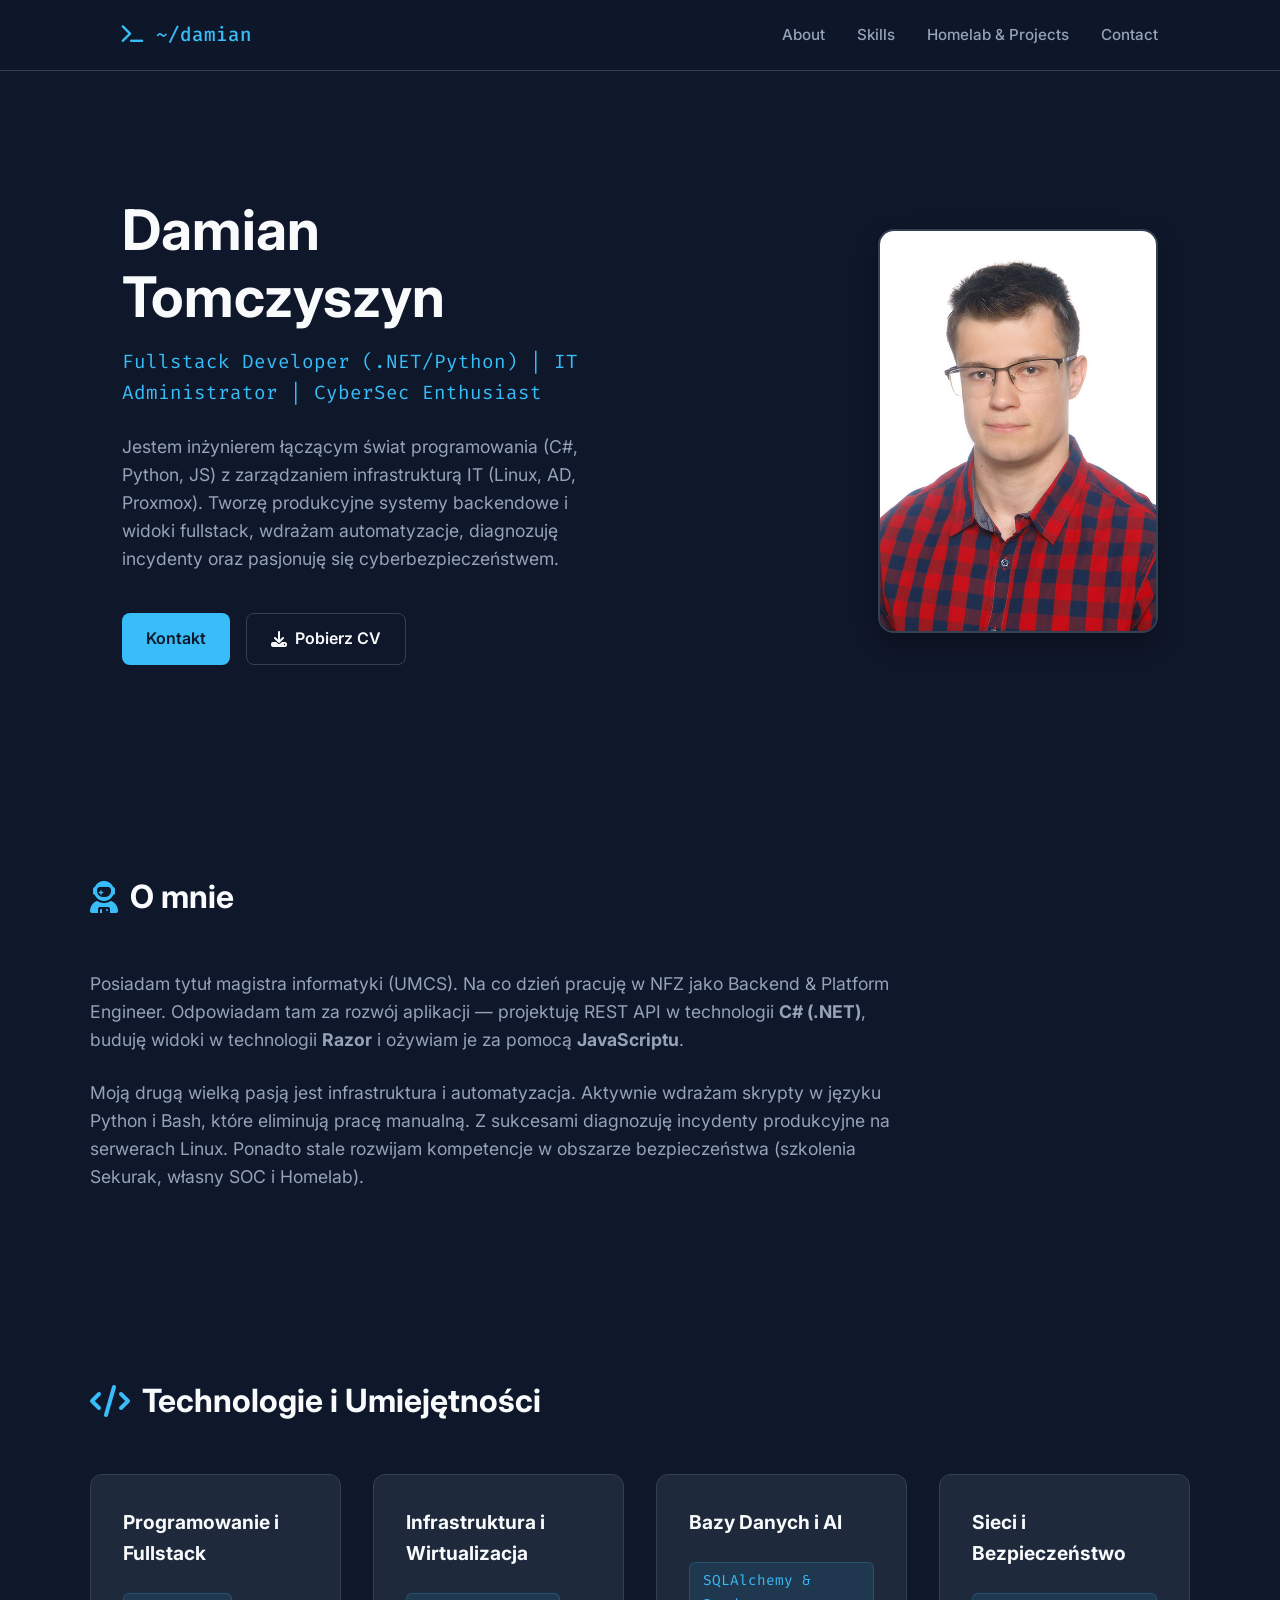
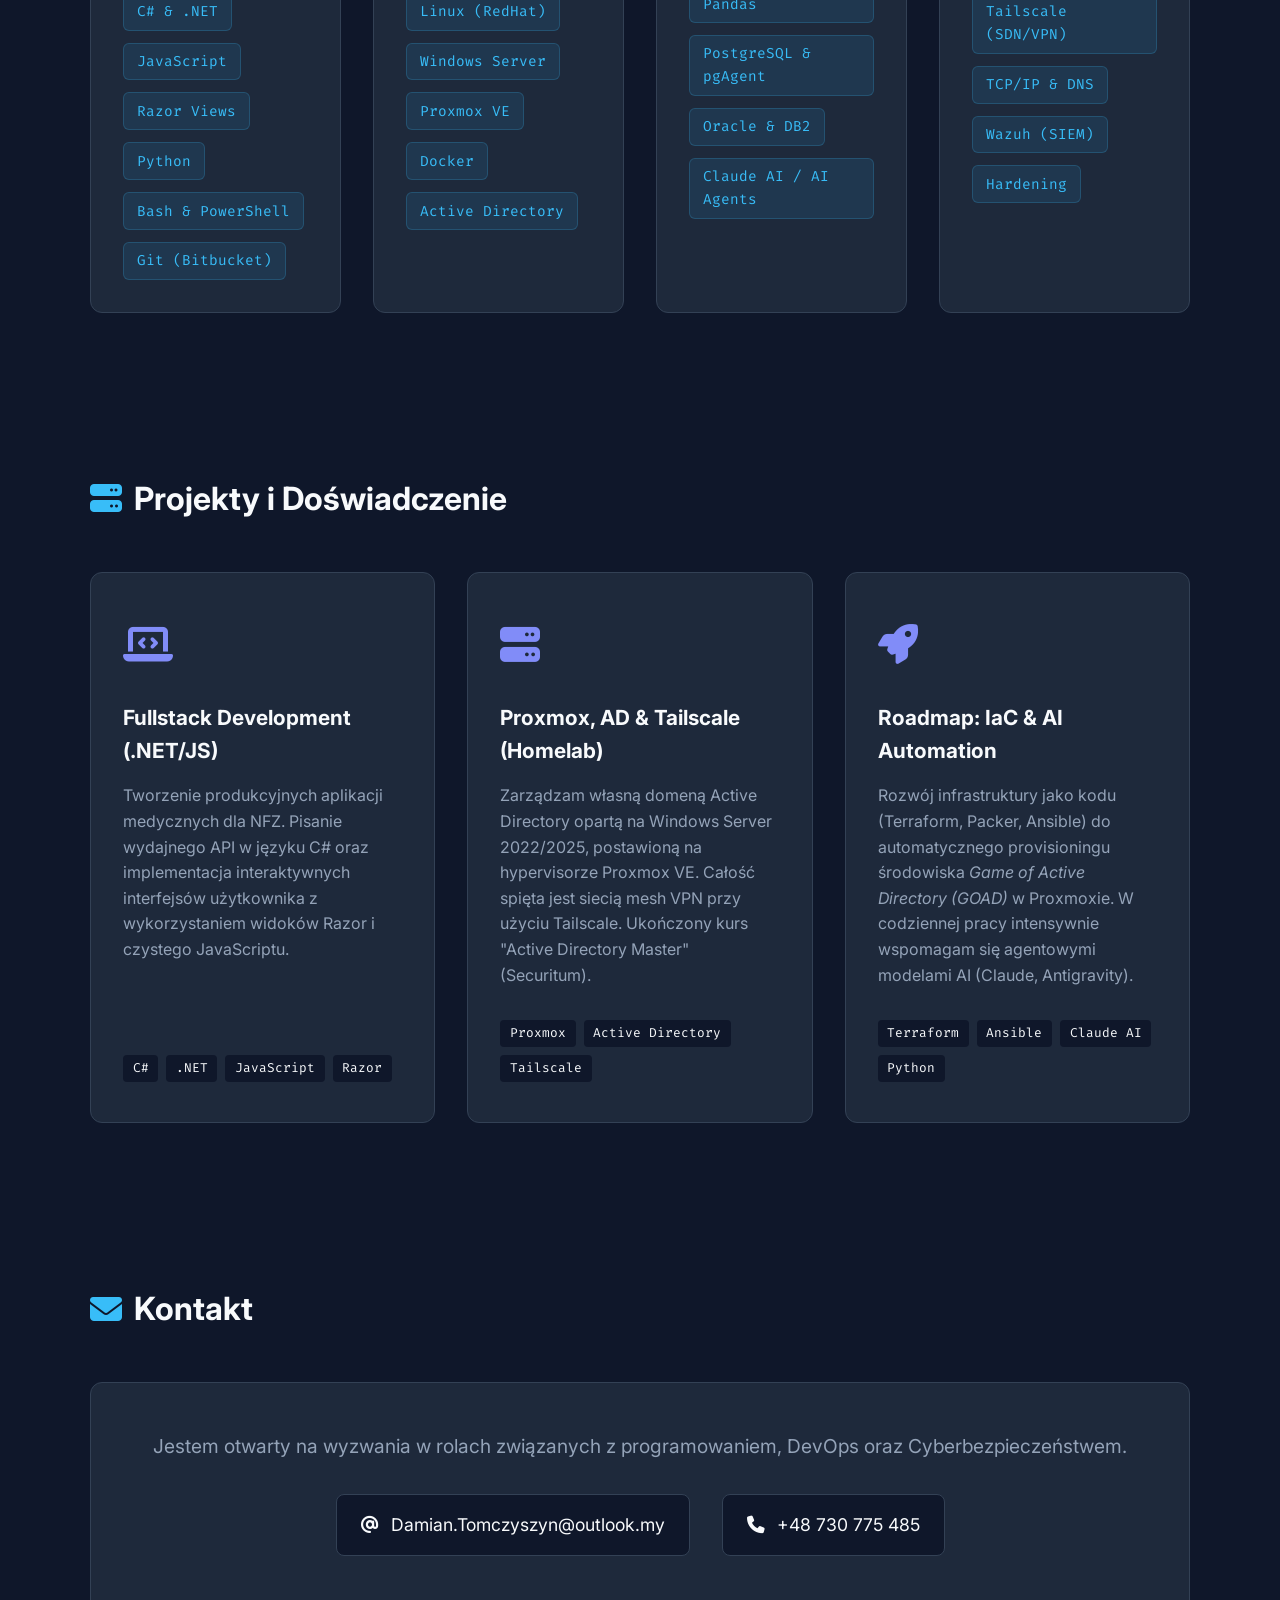
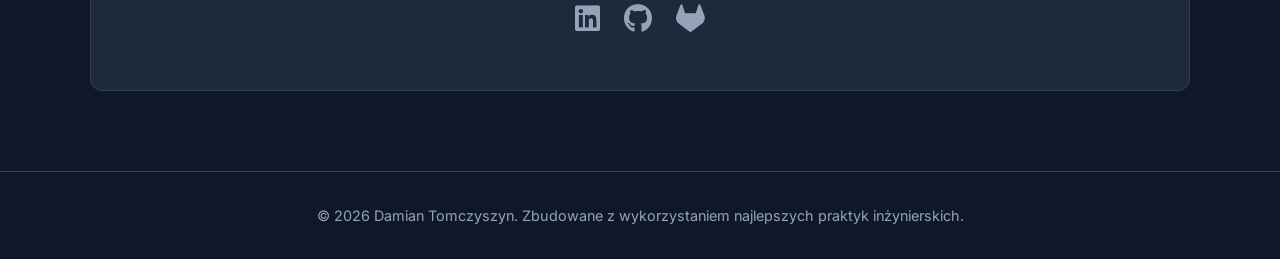
==== commit 56ca19f7: "Massive Portfolio Revamp: Dark Theme, Fullstack .NET/JS, Python, CyberSec" ====
--- a/index.html
+++ b/index.html
@@ -3,7 +3,7 @@
 <head>
     <meta charset="utf-8">
     <meta name="viewport" content="width=device-width, initial-scale=1">
-    <title>Damian Tomczyszyn | IT Administrator & CyberSec</title>
+    <title>Damian Tomczyszyn | Fullstack Dev & CyberSec</title>
     <link rel="stylesheet" href="css/styles.css">
     <link href="https://fonts.googleapis.com/css2?family=Fira+Code:wght@400;500&family=Inter:wght@400;600;700&display=swap" rel="stylesheet">
     <link rel="stylesheet" href="https://cdnjs.cloudflare.com/ajax/libs/font-awesome/6.4.0/css/all.min.css">
@@ -27,15 +27,14 @@
         <section class="hero container">
             <div class="hero-content">
                 <h1 class="glitch" data-text="Damian Tomczyszyn">Damian Tomczyszyn</h1>
-                <p class="subtitle">IT Administrator | Python Automation | CyberSec Enthusiast</p>
+                <p class="subtitle">Fullstack Developer (.NET/Python) | IT Administrator | CyberSec Enthusiast</p>
                 <p class="summary">
-                    Jestem inżynierem infrastruktury IT, dbającym o niezawodność krytycznych aplikacji.
-                    Specjalizuję się w administracji systemami Linux (RedHat), pisaniu skryptów (Python/Bash) oraz diagnozowaniu incydentów produkcyjnych.
-                    Po godzinach rozwijam się w kierunku cyberbezpieczeństwa (SOC) i zarządzam zaawansowanym środowiskiem Homelab.
+                    Jestem inżynierem łączącym świat programowania (C#, Python, JS) z zarządzaniem infrastrukturą IT (Linux, AD, Proxmox). 
+                    Tworzę produkcyjne systemy backendowe i widoki fullstack, wdrażam automatyzacje, diagnozuję incydenty oraz pasjonuję się cyberbezpieczeństwem.
                 </p>
                 <div class="hero-actions">
                     <a href="#contact" class="btn btn-primary">Kontakt</a>
-                    <a href="docs/Damian-java-cv.pdf" target="_blank" class="btn btn-secondary"><i class="fa-solid fa-download"></i> Pobierz CV</a>
+                    <a href="docs/Damian_Tomczyszyn_CV_Uniwersalne.pdf" target="_blank" class="btn btn-secondary"><i class="fa-solid fa-download"></i> Pobierz CV</a>
                 </div>
             </div>
             <div class="hero-image">
@@ -49,12 +48,12 @@
             </div>
             <div class="about-text">
                 <p>
-                    Posiadam tytuł magistra informatyki (UMCS) i naturalnie łączę świat zarządzania infrastrukturą z programowaniem. 
-                    Obecnie pracuję jako Backend & Platform Engineer, gdzie na co dzień diagnozuję incydenty produkcyjne, analizuję logi oraz dbam o integralność danych z systemów medycznych w NFZ.
+                    Posiadam tytuł magistra informatyki (UMCS). Na co dzień pracuję w NFZ jako Backend & Platform Engineer. 
+                    Odpowiadam tam za rozwój aplikacji — projektuję REST API w technologii <strong>C# (.NET)</strong>, buduję widoki w technologii <strong>Razor</strong> i ożywiam je za pomocą <strong>JavaScriptu</strong>.
                 </p>
                 <p>
-                    Moją mocną stroną jest <strong>automatyzacja</strong>. Wykorzystuję język Python i powłokę Bash, aby eliminować powtarzalne, manualne zadania, oszczędzając czas całego zespołu.
-                    Jestem aktywnym uczestnikiem szkoleń z cyberbezpieczeństwa (Sekurak) i celuję w stanowiska związane z administracją IT, DevOps lub pracą w Security Operations Center (SOC).
+                    Moją drugą wielką pasją jest infrastruktura i automatyzacja. Aktywnie wdrażam skrypty w języku Python i Bash, które eliminują pracę manualną. Z sukcesami diagnozuję incydenty produkcyjne na serwerach Linux. 
+                    Ponadto stale rozwijam kompetencje w obszarze bezpieczeństwa (szkolenia Sekurak, własny SOC i Homelab).
                 </p>
             </div>
         </section>
@@ -64,6 +63,17 @@
                 <h2><i class="fa-solid fa-code"></i> Technologie i Umiejętności</h2>
             </div>
             <div class="skills-grid">
+                <div class="skill-category">
+                    <h3>Programowanie i Fullstack</h3>
+                    <div class="tags">
+                        <span class="tag">C# & .NET</span>
+                        <span class="tag">JavaScript</span>
+                        <span class="tag">Razor Views</span>
+                        <span class="tag">Python</span>
+                        <span class="tag">Bash & PowerShell</span>
+                        <span class="tag">Git (Bitbucket)</span>
+                    </div>
+                </div>
                 <div class="skill-category">
                     <h3>Infrastruktura i Wirtualizacja</h3>
                     <div class="tags">
@@ -75,14 +85,12 @@
                     </div>
                 </div>
                 <div class="skill-category">
-                    <h3>Programowanie i Automatyzacja</h3>
+                    <h3>Bazy Danych i AI</h3>
                     <div class="tags">
-                        <span class="tag">Python</span>
-                        <span class="tag">Pandas</span>
-                        <span class="tag">SQLAlchemy</span>
-                        <span class="tag">Requests</span>
-                        <span class="tag">Bash & PowerShell</span>
-                        <span class="tag">Git (Bitbucket)</span>
+                        <span class="tag">SQLAlchemy & Pandas</span>
+                        <span class="tag">PostgreSQL & pgAgent</span>
+                        <span class="tag">Oracle & DB2</span>
+                        <span class="tag">Claude AI / AI Agents</span>
                     </div>
                 </div>
                 <div class="skill-category">
@@ -94,45 +102,36 @@
                         <span class="tag">Hardening</span>
                     </div>
                 </div>
-                <div class="skill-category">
-                    <h3>Bazy Danych i AI</h3>
-                    <div class="tags">
-                        <span class="tag">PostgreSQL & pgAgent</span>
-                        <span class="tag">Oracle & DB2</span>
-                        <span class="tag">SQL</span>
-                        <span class="tag">Claude AI / AI Agents</span>
-                    </div>
-                </div>
             </div>
         </section>
 
         <section id="projects" class="projects container section-padding">
             <div class="section-title">
-                <h2><i class="fa-solid fa-server"></i> Homelab i Projekty</h2>
+                <h2><i class="fa-solid fa-server"></i> Projekty i Doświadczenie</h2>
             </div>
             <div class="project-cards">
                 <div class="card">
+                    <div class="card-icon"><i class="fa-solid fa-laptop-code"></i></div>
+                    <h3>Fullstack Development (.NET/JS)</h3>
+                    <p>Tworzenie produkcyjnych aplikacji medycznych dla NFZ. Pisanie wydajnego API w języku C# oraz implementacja interaktywnych interfejsów użytkownika z wykorzystaniem widoków Razor i czystego JavaScriptu.</p>
+                    <div class="card-tech">
+                        <span>C#</span><span>.NET</span><span>JavaScript</span><span>Razor</span>
+                    </div>
+                </div>
+                <div class="card">
                     <div class="card-icon"><i class="fa-solid fa-server"></i></div>
                     <h3>Proxmox, AD & Tailscale (Homelab)</h3>
-                    <p>Zarządzam własną domeną Active Directory opartą na Windows Server 2022/2025 (zarządzanie kontami, GPO), postawioną na hypervisorze Proxmox VE. Całość spięta jest siecią mesh VPN przy użyciu Tailscale. Ukończyłem również zaawansowany kurs "Active Directory Master" od Securitum.</p>
+                    <p>Zarządzam własną domeną Active Directory opartą na Windows Server 2022/2025, postawioną na hypervisorze Proxmox VE. Całość spięta jest siecią mesh VPN przy użyciu Tailscale. Ukończony kurs "Active Directory Master" (Securitum).</p>
                     <div class="card-tech">
                         <span>Proxmox</span><span>Active Directory</span><span>Tailscale</span>
                     </div>
                 </div>
                 <div class="card">
-                    <div class="card-icon"><i class="fa-solid fa-code-branch"></i></div>
-                    <h3>Automatyzacja Danych w NFZ</h3>
-                    <p>Autorskie narzędzia napisane w Pythonie (Pandas, SQLAlchemy, Requests), służące do integracji i przetwarzania danych z baz PostgreSQL, Oracle i DB2. Automatyzacja harmonogramowana m.in. przy użyciu pgAgent i Dockera.</p>
+                    <div class="card-icon"><i class="fa-solid fa-rocket"></i></div>
+                    <h3>Roadmap: IaC & AI Automation</h3>
+                    <p>Rozwój infrastruktury jako kodu (Terraform, Packer, Ansible) do automatycznego provisioningu środowiska <i>Game of Active Directory (GOAD)</i> w Proxmoxie. W codziennej pracy intensywnie wspomagam się agentowymi modelami AI (Claude, Antigravity).</p>
                     <div class="card-tech">
-                        <span>Python</span><span>PostgreSQL</span><span>Docker</span>
-                    </div>
-                </div>
-                <div class="card">
-                    <div class="card-icon"><i class="fa-solid fa-rocket"></i></div>
-                    <h3>Roadmap: Infrastructure as Code & AI</h3>
-                    <p>Obecnie wdrażam narzędzia CI/CD (Jenkins, GitLab CI) oraz IaC (Terraform, Packer, Ansible). Moim celem jest automatyzacja budowy środowiska <i>Game of Active Directory (GOAD)</i> w Proxmox. Na co dzień wykorzystuję agentowe modele AI (Claude) do przyspieszania prac administracyjnych.</p>
-                    <div class="card-tech">
-                        <span>Terraform</span><span>Ansible</span><span>Claude AI</span>
+                        <span>Terraform</span><span>Ansible</span><span>Claude AI</span><span>Python</span>
                     </div>
                 </div>
             </div>
@@ -143,7 +142,7 @@
                 <h2><i class="fa-solid fa-envelope"></i> Kontakt</h2>
             </div>
             <div class="contact-content">
-                <p>Jestem otwarty na wyzwania w rolach związanych z administracją systemami, DevOps oraz Cyberbezpieczeństwem.</p>
+                <p>Jestem otwarty na wyzwania w rolach związanych z programowaniem, DevOps oraz Cyberbezpieczeństwem.</p>
                 <div class="contact-methods">
                     <a href="mailto:Damian.Tomczyszyn@outlook.my" class="contact-item">
                         <i class="fa-solid fa-at"></i> Damian.Tomczyszyn@outlook.my
--- a/css/styles.css
+++ b/css/styles.css
@@ -157,12 +157,12 @@
 }
 
 .hero-image img {
-    width: 350px;
-    height: 350px;
-    object-fit: cover;
-    border-radius: 50%;
-    border: 4px solid var(--surface-color);
-    box-shadow: 0 0 20px rgba(56, 189, 248, 0.2);
+    max-width: 280px;
+    width: 100%;
+    height: auto;
+    border-radius: 16px;
+    border: 2px solid var(--border-color);
+    box-shadow: 0 10px 25px rgba(0, 0, 0, 0.3);
 }
 
 /* Titles */
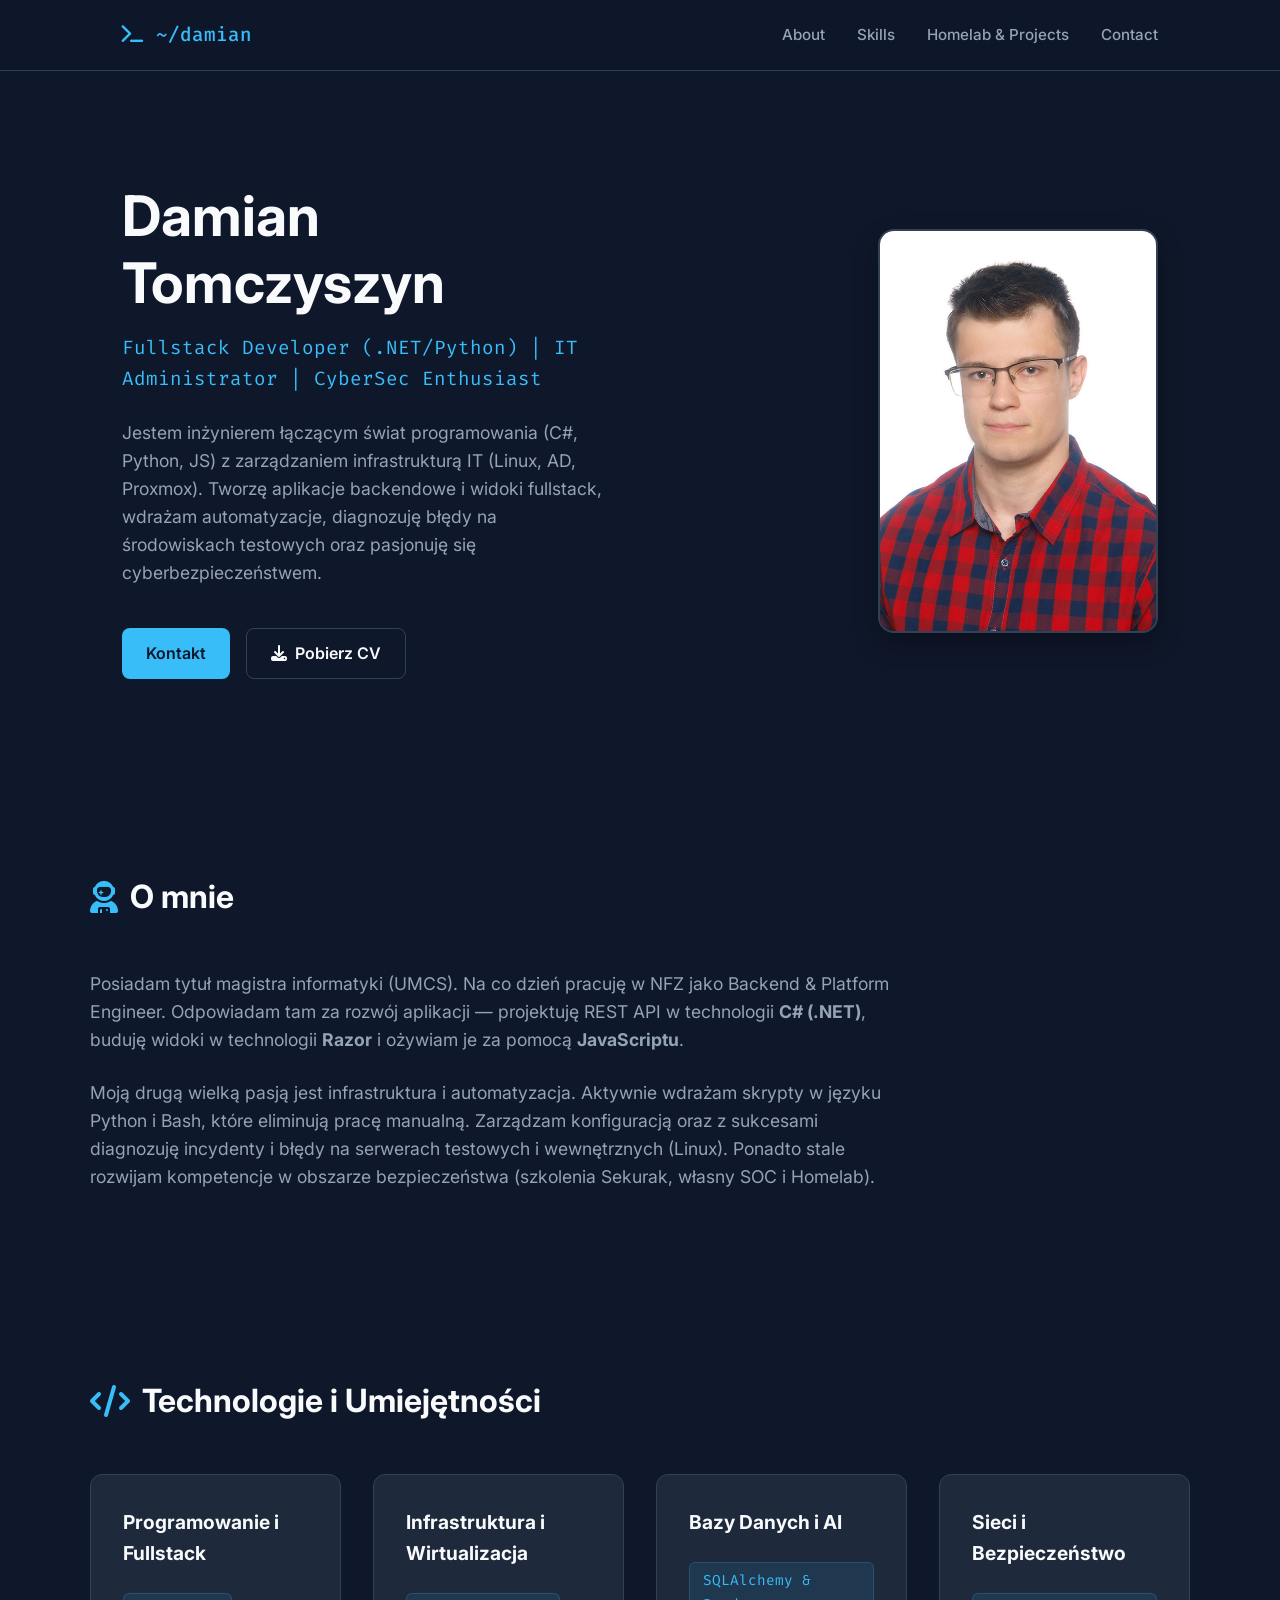
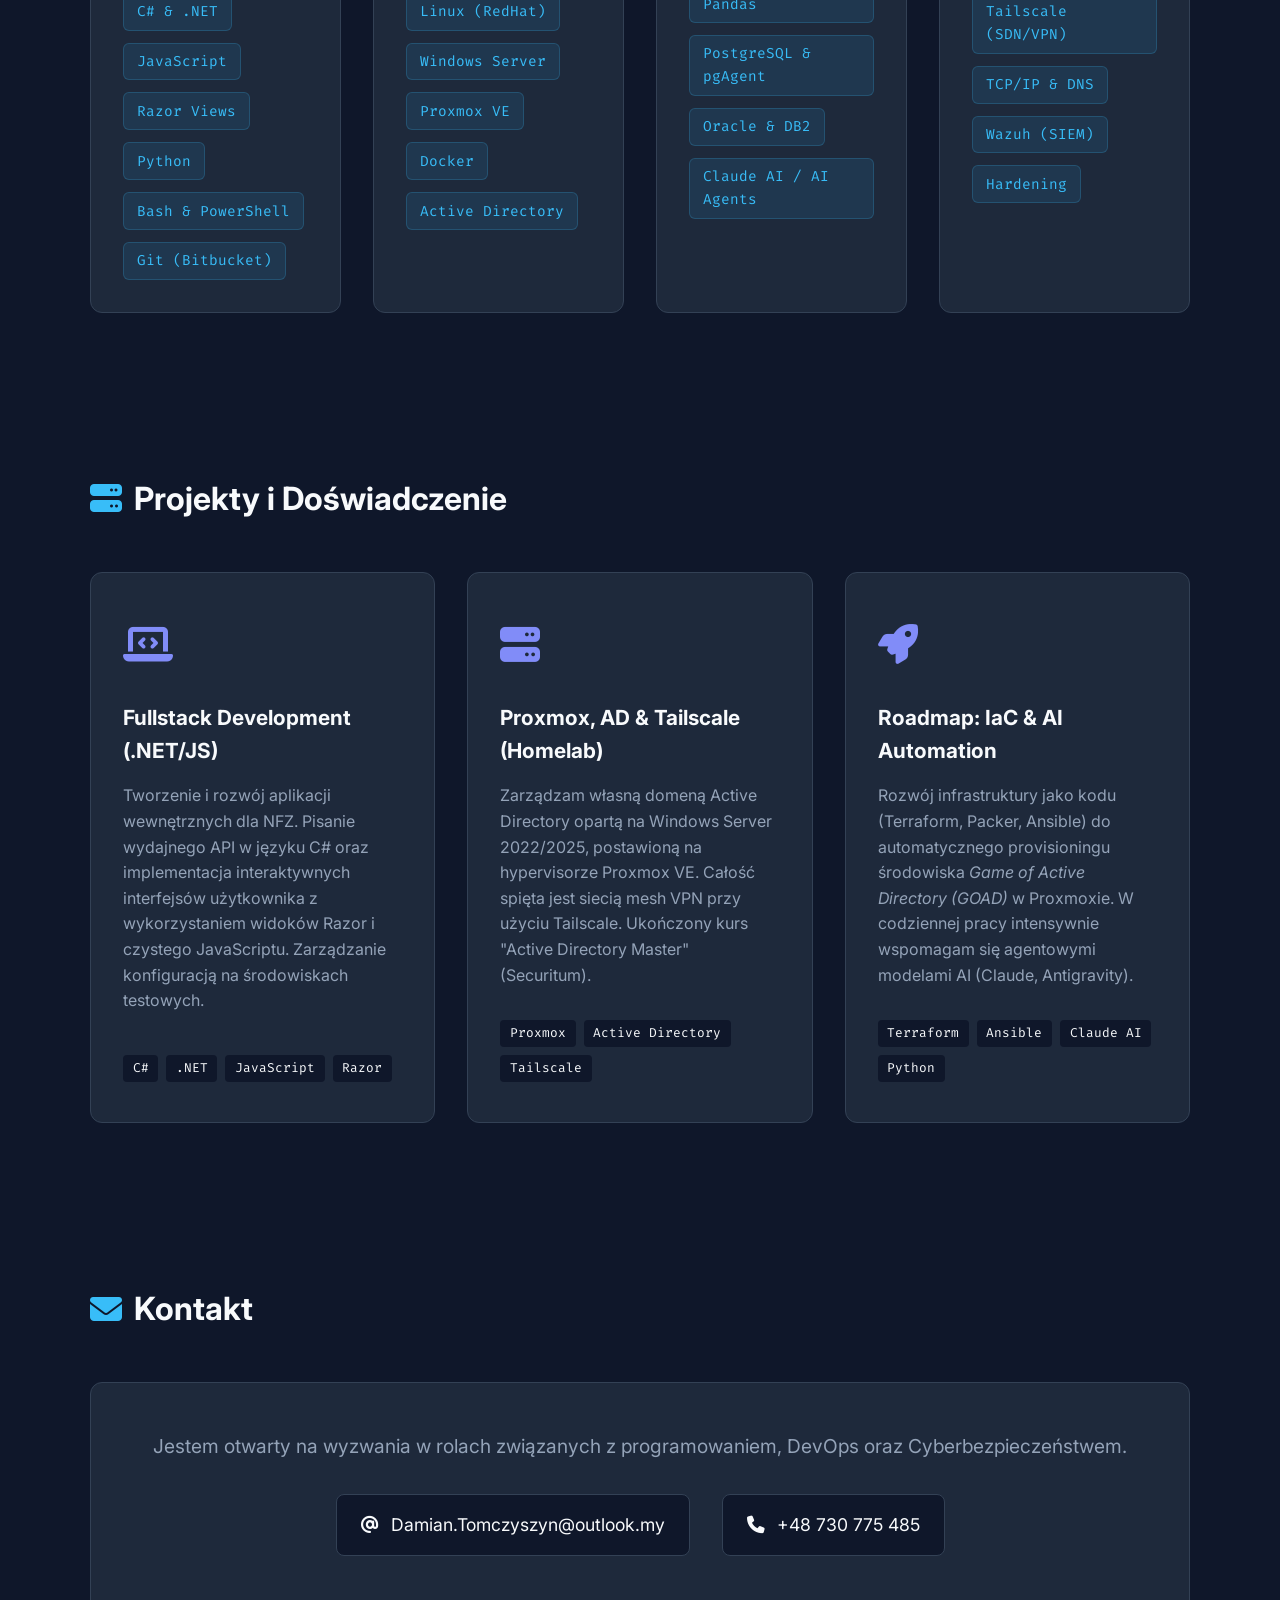
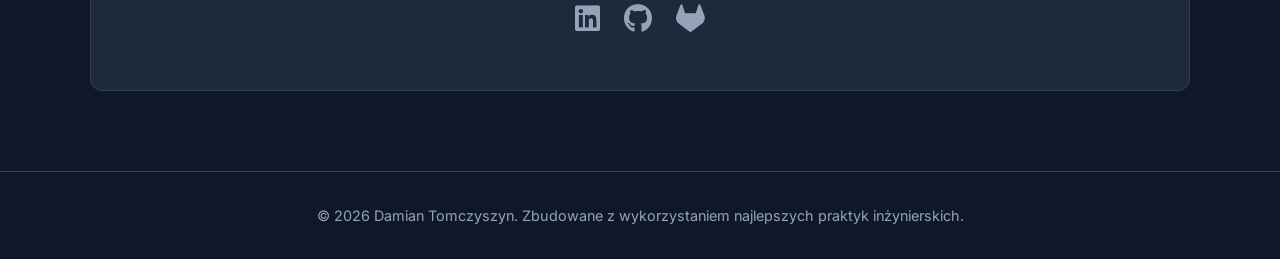
==== commit 6c72bbe5: "Corrected production vs test/internal responsibilities" ====
--- a/index.html
+++ b/index.html
@@ -30,7 +30,7 @@
                 <p class="subtitle">Fullstack Developer (.NET/Python) | IT Administrator | CyberSec Enthusiast</p>
                 <p class="summary">
                     Jestem inżynierem łączącym świat programowania (C#, Python, JS) z zarządzaniem infrastrukturą IT (Linux, AD, Proxmox). 
-                    Tworzę produkcyjne systemy backendowe i widoki fullstack, wdrażam automatyzacje, diagnozuję incydenty oraz pasjonuję się cyberbezpieczeństwem.
+                    Tworzę aplikacje backendowe i widoki fullstack, wdrażam automatyzacje, diagnozuję błędy na środowiskach testowych oraz pasjonuję się cyberbezpieczeństwem.
                 </p>
                 <div class="hero-actions">
                     <a href="#contact" class="btn btn-primary">Kontakt</a>
@@ -52,7 +52,7 @@
                     Odpowiadam tam za rozwój aplikacji — projektuję REST API w technologii <strong>C# (.NET)</strong>, buduję widoki w technologii <strong>Razor</strong> i ożywiam je za pomocą <strong>JavaScriptu</strong>.
                 </p>
                 <p>
-                    Moją drugą wielką pasją jest infrastruktura i automatyzacja. Aktywnie wdrażam skrypty w języku Python i Bash, które eliminują pracę manualną. Z sukcesami diagnozuję incydenty produkcyjne na serwerach Linux. 
+                    Moją drugą wielką pasją jest infrastruktura i automatyzacja. Aktywnie wdrażam skrypty w języku Python i Bash, które eliminują pracę manualną. Zarządzam konfiguracją oraz z sukcesami diagnozuję incydenty i błędy na serwerach testowych i wewnętrznych (Linux). 
                     Ponadto stale rozwijam kompetencje w obszarze bezpieczeństwa (szkolenia Sekurak, własny SOC i Homelab).
                 </p>
             </div>
@@ -113,7 +113,7 @@
                 <div class="card">
                     <div class="card-icon"><i class="fa-solid fa-laptop-code"></i></div>
                     <h3>Fullstack Development (.NET/JS)</h3>
-                    <p>Tworzenie produkcyjnych aplikacji medycznych dla NFZ. Pisanie wydajnego API w języku C# oraz implementacja interaktywnych interfejsów użytkownika z wykorzystaniem widoków Razor i czystego JavaScriptu.</p>
+                    <p>Tworzenie i rozwój aplikacji wewnętrznych dla NFZ. Pisanie wydajnego API w języku C# oraz implementacja interaktywnych interfejsów użytkownika z wykorzystaniem widoków Razor i czystego JavaScriptu. Zarządzanie konfiguracją na środowiskach testowych.</p>
                     <div class="card-tech">
                         <span>C#</span><span>.NET</span><span>JavaScript</span><span>Razor</span>
                     </div>
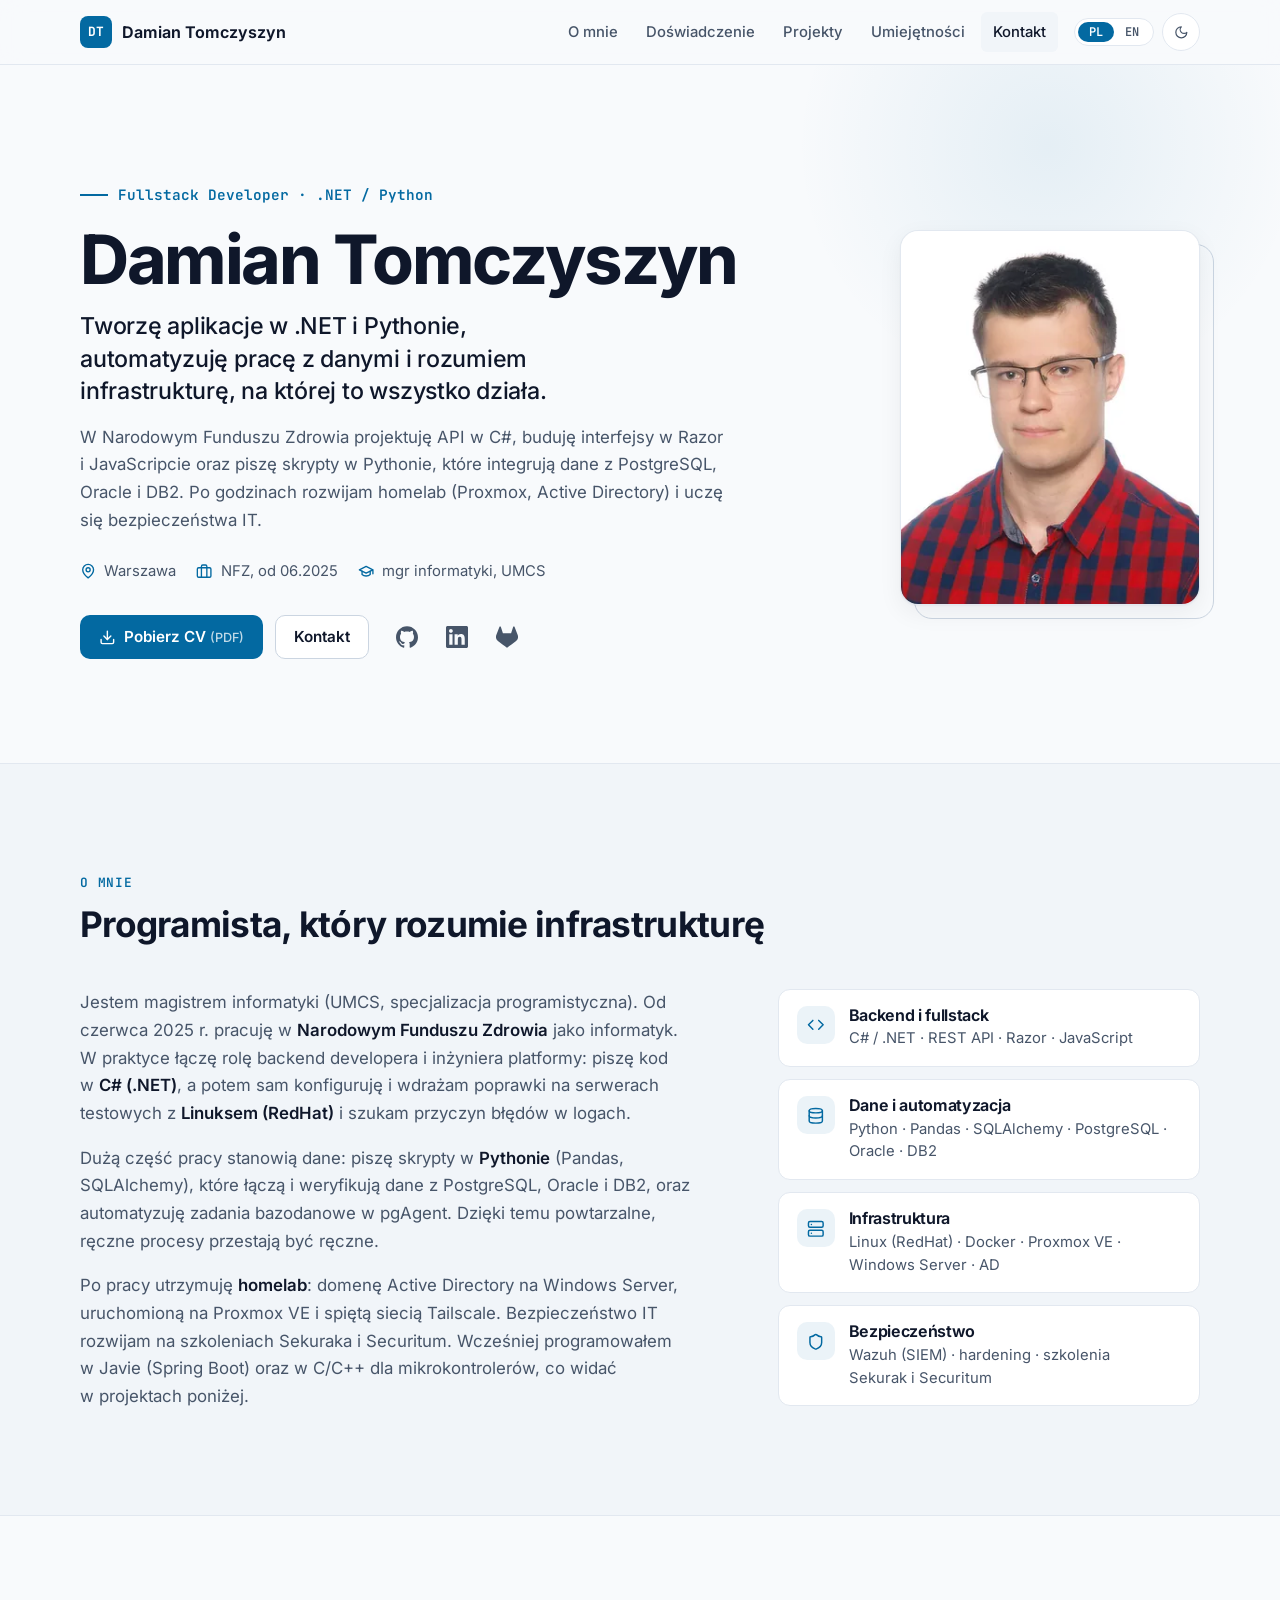
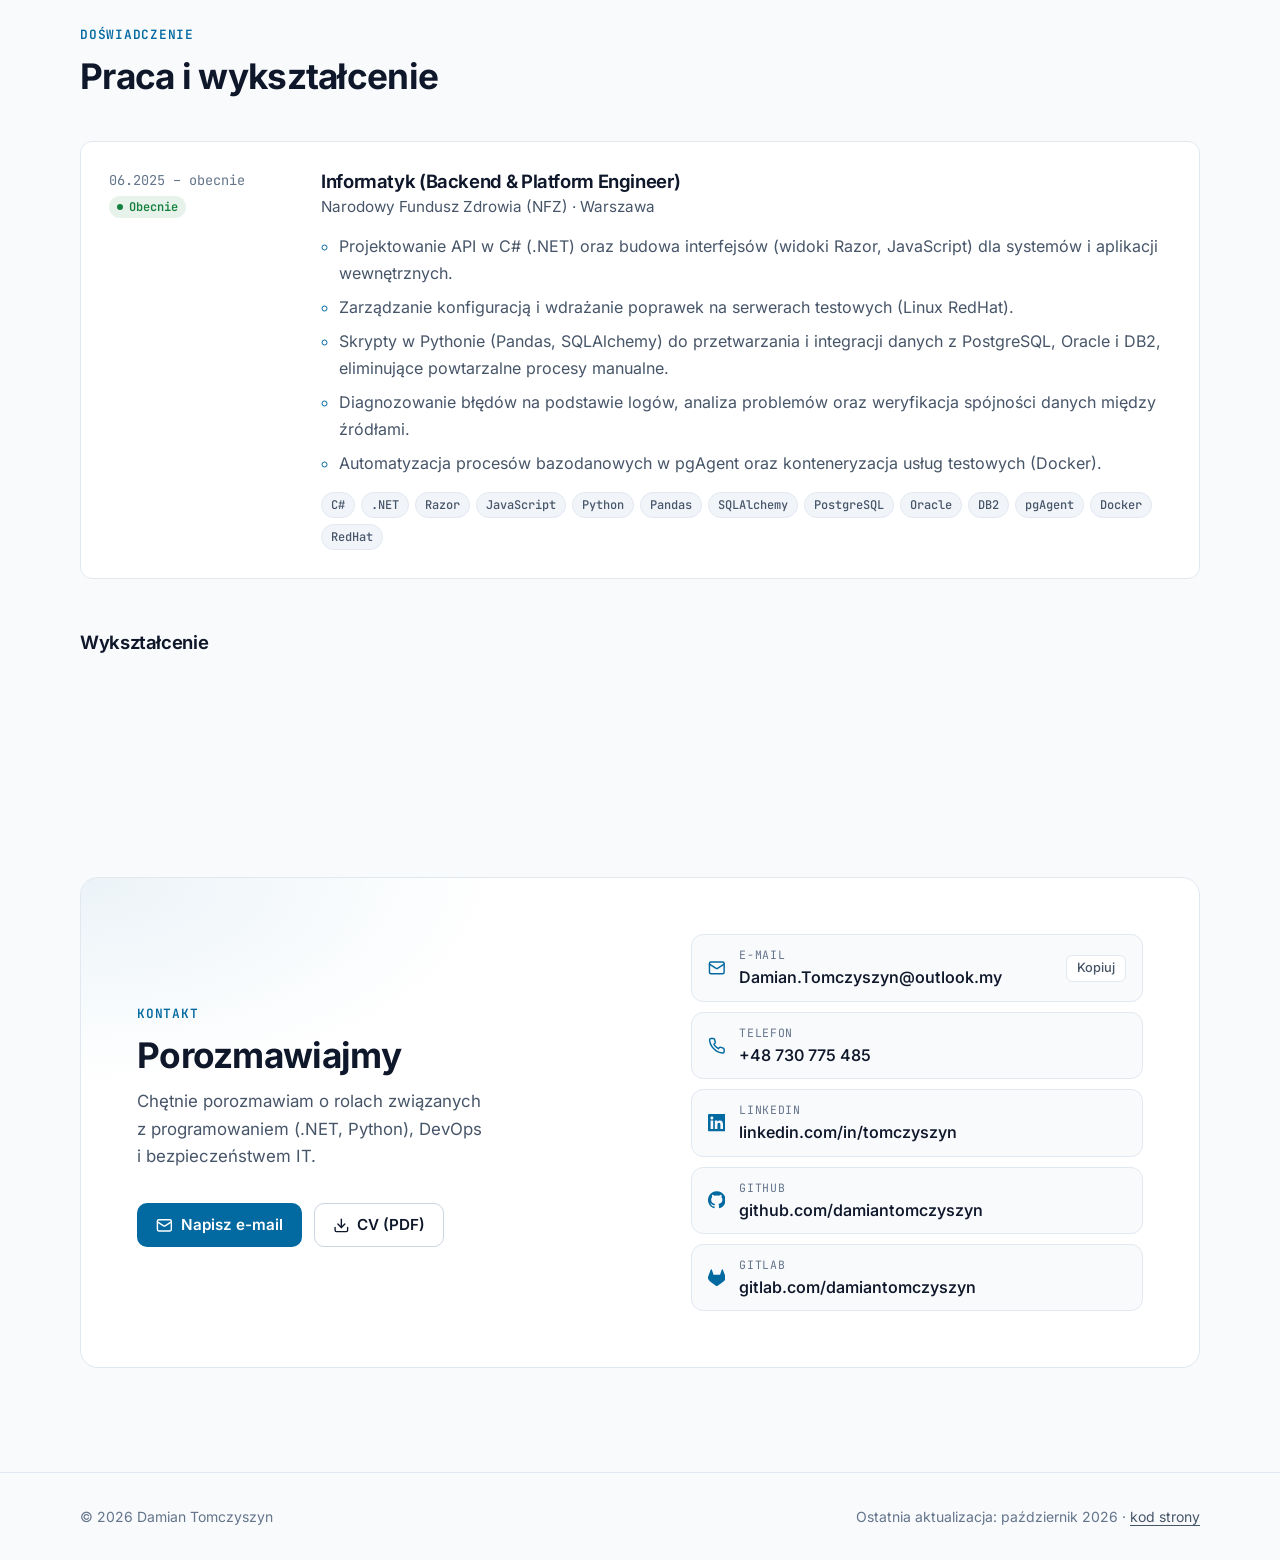
==== commit cb881b93: "WIP: rebuild portfolio on current CV (bilingual PL/EN, light/dark) - New design system matching the " ====
--- a/index.html
+++ b/index.html
@@ -1,168 +1,382 @@
 <!DOCTYPE html>
-<html lang="en" data-theme="dark">
+<html lang="pl"
+      data-title-pl="Damian Tomczyszyn — Fullstack Developer (.NET / Python)"
+      data-title-en="Damian Tomczyszyn — Fullstack Developer (.NET / Python)"
+      data-description-pl="Fullstack developer (.NET / Python) z Warszawy. Projektuję API w C#, automatyzuję przetwarzanie danych w Pythonie i znam infrastrukturę: Linux, Docker, Proxmox, Active Directory."
+      data-description-en="Fullstack developer (.NET / Python) based in Warsaw, Poland. I design C# APIs, automate data processing in Python and know the infrastructure underneath: Linux, Docker, Proxmox, Active Directory.">
 <head>
     <meta charset="utf-8">
     <meta name="viewport" content="width=device-width, initial-scale=1">
-    <title>Damian Tomczyszyn | Fullstack Dev & CyberSec</title>
+    <title>Damian Tomczyszyn — Fullstack Developer (.NET / Python)</title>
+    <meta name="description" content="Fullstack developer (.NET / Python) z Warszawy. Projektuję API w C#, automatyzuję przetwarzanie danych w Pythonie i znam infrastrukturę: Linux, Docker, Proxmox, Active Directory.">
+    <meta name="author" content="Damian Tomczyszyn">
+    <meta name="theme-color" content="#0f172a">
+    <link rel="canonical" href="https://damiantomczyszyn.github.io/About-Me/">
+    <link rel="alternate" hreflang="pl" href="https://damiantomczyszyn.github.io/About-Me/">
+    <link rel="alternate" hreflang="en" href="https://damiantomczyszyn.github.io/About-Me/?lang=en">
+    <link rel="alternate" hreflang="x-default" href="https://damiantomczyszyn.github.io/About-Me/">
+
+    <meta property="og:type" content="profile">
+    <meta property="og:title" content="Damian Tomczyszyn — Fullstack Developer (.NET / Python)">
+    <meta property="og:description" content="Fullstack developer (.NET / Python) z Warszawy. Projektuję API w C#, automatyzuję przetwarzanie danych w Pythonie i znam infrastrukturę: Linux, Docker, Proxmox, Active Directory.">
+    <meta property="og:url" content="https://damiantomczyszyn.github.io/About-Me/">
+    <meta property="og:image" content="https://damiantomczyszyn.github.io/About-Me/img/og-image.jpg">
+    <meta property="og:image:width" content="1200">
+    <meta property="og:image:height" content="630">
+    <meta property="og:image:alt" content="Damian Tomczyszyn — Fullstack Developer (.NET / Python)">
+    <meta property="og:locale" content="pl_PL">
+    <meta property="og:locale:alternate" content="en_US">
+    <meta property="profile:first_name" content="Damian">
+    <meta property="profile:last_name" content="Tomczyszyn">
+    <meta name="twitter:card" content="summary_large_image">
+
+    <link rel="icon" href="img/favicon.svg" type="image/svg+xml">
+    <link rel="icon" href="img/favicon-32.png" sizes="32x32" type="image/png">
+    <link rel="apple-touch-icon" href="img/apple-touch-icon.png">
+    <link rel="preload" href="fonts/inter-latin-wght-normal.woff2" as="font" type="font/woff2" crossorigin>
     <link rel="stylesheet" href="css/styles.css">
-    <link href="https://fonts.googleapis.com/css2?family=Fira+Code:wght@400;500&family=Inter:wght@400;600;700&display=swap" rel="stylesheet">
-    <link rel="stylesheet" href="https://cdnjs.cloudflare.com/ajax/libs/font-awesome/6.4.0/css/all.min.css">
+
+    <script>
+        // Before first paint: language (?lang=en or saved choice; Polish by default) and saved theme.
+        (function () {
+            var d = document.documentElement, l = null, t = null;
+            try {
+                l = new URLSearchParams(location.search).get("lang") || localStorage.getItem("dt-lang");
+                t = localStorage.getItem("dt-theme");
+            } catch (e) {}
+            d.lang = l === "en" ? "en" : "pl";
+            if (t === "dark" || t === "light") d.setAttribute("data-theme", t);
+            d.classList.add("js");
+        })();
+    </script>
+    <script src="js/main.js" defer></script>
+
+    <script type="application/ld+json">
+    {
+        "@context": "https://schema.org",
+        "@type": "Person",
+        "name": "Damian Tomczyszyn",
+        "jobTitle": "Fullstack Developer (.NET / Python)",
+        "url": "https://damiantomczyszyn.github.io/About-Me/",
+        "image": "https://damiantomczyszyn.github.io/About-Me/img/profile-480.jpg",
+        "email": "mailto:Damian.Tomczyszyn@outlook.my",
+        "address": { "@type": "PostalAddress", "addressLocality": "Warszawa", "addressCountry": "PL" },
+        "alumniOf": { "@type": "CollegeOrUniversity", "name": "Uniwersytet Marii Curie-Skłodowskiej w Lublinie" },
+        "knowsLanguage": ["pl", "en"],
+        "knowsAbout": ["C#", ".NET", "Python", "JavaScript", "PostgreSQL", "Linux", "Docker", "Proxmox VE", "Active Directory"],
+        "sameAs": [
+            "https://www.linkedin.com/in/tomczyszyn/",
+            "https://github.com/damiantomczyszyn",
+            "https://gitlab.com/damiantomczyszyn"
+        ]
+    }
+    </script>
 </head>
 <body>
-    <header class="header">
-        <nav class="navbar container">
-            <div class="logo">
-                <i class="fa-solid fa-terminal"></i> ~/damian
-            </div>
-            <ul class="nav-links">
-                <li><a href="#about">About</a></li>
-                <li><a href="#skills">Skills</a></li>
-                <li><a href="#projects">Homelab & Projects</a></li>
-                <li><a href="#contact">Contact</a></li>
-            </ul>
-        </nav>
+    <svg width="0" height="0" style="position:absolute" aria-hidden="true" focusable="false">
+        <symbol id="i-github" viewBox="0 0 24 24"><path d="M12 .297c-6.63 0-12 5.373-12 12 0 5.303 3.438 9.8 8.205 11.385.6.113.82-.258.82-.577 0-.285-.01-1.04-.015-2.04-3.338.724-4.042-1.61-4.042-1.61C4.422 18.07 3.633 17.7 3.633 17.7c-1.087-.744.084-.729.084-.729 1.205.084 1.838 1.236 1.838 1.236 1.07 1.835 2.809 1.305 3.495.998.108-.776.417-1.305.76-1.605-2.665-.3-5.466-1.332-5.466-5.93 0-1.31.465-2.38 1.235-3.22-.135-.303-.54-1.523.105-3.176 0 0 1.005-.322 3.3 1.23.96-.267 1.98-.399 3-.405 1.02.006 2.04.138 3 .405 2.28-1.552 3.285-1.23 3.285-1.23.645 1.653.24 2.873.12 3.176.765.84 1.23 1.91 1.23 3.22 0 4.61-2.805 5.625-5.475 5.92.42.36.81 1.096.81 2.22 0 1.606-.015 2.896-.015 3.286 0 .315.21.69.825.57C20.565 22.092 24 17.592 24 12.297c0-6.627-5.373-12-12-12"/></symbol>
+        <symbol id="i-gitlab" viewBox="0 0 24 24"><path d="m23.6 9.593-.033-.086L20.3.98a.851.851 0 0 0-.336-.405.875.875 0 0 0-1 .054.875.875 0 0 0-.29.44L16.47 7.818H7.537L5.333 1.07a.857.857 0 0 0-.29-.441.875.875 0 0 0-1-.054.859.859 0 0 0-.336.405L.433 9.502l-.032.086a6.066 6.066 0 0 0 2.012 7.01l.01.009.03.021 4.977 3.727 2.462 1.863 1.5 1.132a1.008 1.008 0 0 0 1.22 0l1.499-1.132 2.461-1.863 5.006-3.75.013-.01a6.068 6.068 0 0 0 2.01-7.002z"/></symbol>
+        <symbol id="i-linkedin" viewBox="0 0 24 24"><path d="M20.447 20.452h-3.554v-5.569c0-1.328-.027-3.037-1.852-3.037-1.853 0-2.136 1.445-2.136 2.939v5.667H9.351V9h3.414v1.561h.046c.477-.9 1.637-1.85 3.37-1.85 3.601 0 4.267 2.37 4.267 5.455v6.286zM5.337 7.433c-1.144 0-2.063-.926-2.063-2.065 0-1.138.92-2.063 2.063-2.063 1.14 0 2.064.925 2.064 2.063 0 1.139-.925 2.065-2.064 2.065zm1.782 13.019H3.555V9h3.564v11.452zM22.225 0H1.771C.792 0 0 .774 0 1.729v20.542C0 23.227.792 24 1.771 24h20.451C23.2 24 24 23.227 24 22.271V1.729C24 .774 23.2 0 22.222 0h.003z"/></symbol>
+        <symbol id="i-mail" viewBox="0 0 24 24"><rect width="20" height="16" x="2" y="4" rx="2"/><path d="m22 7-8.97 5.7a1.94 1.94 0 0 1-2.06 0L2 7"/></symbol>
+        <symbol id="i-phone" viewBox="0 0 24 24"><path d="M22 16.92v3a2 2 0 0 1-2.18 2 19.79 19.79 0 0 1-8.63-3.07 19.5 19.5 0 0 1-6-6 19.79 19.79 0 0 1-3.07-8.67A2 2 0 0 1 4.11 2h3a2 2 0 0 1 2 1.72 12.84 12.84 0 0 0 .7 2.81 2 2 0 0 1-.45 2.11L8.09 9.91a16 16 0 0 0 6 6l1.27-1.27a2 2 0 0 1 2.11-.45 12.84 12.84 0 0 0 2.81.7A2 2 0 0 1 22 16.92z"/></symbol>
+        <symbol id="i-pin" viewBox="0 0 24 24"><path d="M20 10c0 6-8 12-8 12s-8-6-8-12a8 8 0 0 1 16 0Z"/><circle cx="12" cy="10" r="3"/></symbol>
+        <symbol id="i-briefcase" viewBox="0 0 24 24"><rect width="20" height="14" x="2" y="7" rx="2"/><path d="M16 21V5a2 2 0 0 0-2-2h-4a2 2 0 0 0-2 2v16"/></symbol>
+        <symbol id="i-cap" viewBox="0 0 24 24"><path d="M22 10v6M2 10l10-5 10 5-10 5z"/><path d="M6 12v5c3 3 9 3 12 0v-5"/></symbol>
+        <symbol id="i-download" viewBox="0 0 24 24"><path d="M21 15v4a2 2 0 0 1-2 2H5a2 2 0 0 1-2-2v-4"/><path d="m7 10 5 5 5-5"/><path d="M12 15V3"/></symbol>
+        <symbol id="i-arrow" viewBox="0 0 24 24"><path d="M7 7h10v10"/><path d="M7 17 17 7"/></symbol>
+        <symbol id="i-sun" viewBox="0 0 24 24"><circle cx="12" cy="12" r="4"/><path d="M12 2v2M12 20v2M4.93 4.93l1.41 1.41M17.66 17.66l1.41 1.41M2 12h2M20 12h2M6.34 17.66l-1.41 1.41M19.07 4.93l-1.41 1.41"/></symbol>
+        <symbol id="i-moon" viewBox="0 0 24 24"><path d="M12 3a6 6 0 0 0 9 9 9 9 0 1 1-9-9Z"/></symbol>
+        <symbol id="i-menu" viewBox="0 0 24 24"><path d="M4 6h16M4 12h16M4 18h16"/></symbol>
+        <symbol id="i-code" viewBox="0 0 24 24"><path d="m16 18 6-6-6-6"/><path d="m8 6-6 6 6 6"/></symbol>
+        <symbol id="i-database" viewBox="0 0 24 24"><ellipse cx="12" cy="5" rx="9" ry="3"/><path d="M3 5v14a9 3 0 0 0 18 0V5"/><path d="M3 12a9 3 0 0 0 18 0"/></symbol>
+        <symbol id="i-server" viewBox="0 0 24 24"><rect width="20" height="8" x="2" y="2" rx="2"/><rect width="20" height="8" x="2" y="14" rx="2"/><path d="M6 6h.01M6 18h.01"/></symbol>
+        <symbol id="i-shield" viewBox="0 0 24 24"><path d="M20 13c0 5-3.5 7.5-7.66 8.95a1 1 0 0 1-.67-.01C7.5 20.5 4 18 4 13V6a1 1 0 0 1 1-1c2 0 4.5-1.2 6.24-2.72a1.17 1.17 0 0 1 1.52 0C14.51 3.81 17 5 19 5a1 1 0 0 1 1 1z"/></symbol>
+        <symbol id="i-cpu" viewBox="0 0 24 24"><rect width="16" height="16" x="4" y="4" rx="2"/><rect width="6" height="6" x="9" y="9" rx="1"/><path d="M15 2v2M15 20v2M2 15h2M2 9h2M20 15h2M20 9h2M9 2v2M9 20v2"/></symbol>
+        <symbol id="i-award" viewBox="0 0 24 24"><circle cx="12" cy="8" r="6"/><path d="M15.477 12.89 17 22l-5-3-5 3 1.523-9.11"/></symbol>
+        <symbol id="i-globe" viewBox="0 0 24 24"><circle cx="12" cy="12" r="10"/><path d="M12 2a14.5 14.5 0 0 0 0 20 14.5 14.5 0 0 0 0-20"/><path d="M2 12h20"/></symbol>
+        <symbol id="i-terminal" viewBox="0 0 24 24"><path d="m4 17 6-6-6-6"/><path d="M12 19h8"/></symbol>
+    </svg>
+
+    <a class="skip-link" href="#main"><span lang="pl">Przejdź do treści</span><span lang="en">Skip to content</span></a>
+
+    <header class="site-header">
+        <div class="container site-header__inner">
+            <a class="brand" href="#top" aria-label="Damian Tomczyszyn">
+                <span class="brand__mark" aria-hidden="true">DT</span>
+                <span class="brand__name">Damian Tomczyszyn</span>
+            </a>
+
+            <nav class="nav" id="site-nav" data-label-pl="Nawigacja główna" data-label-en="Main navigation" aria-label="Nawigacja główna">
+                <ul class="nav__list">
+                    <li><a class="nav__link" href="#o-mnie"><span lang="pl">O mnie</span><span lang="en">About</span></a></li>
+                    <li><a class="nav__link" href="#doswiadczenie"><span lang="pl">Doświadczenie</span><span lang="en">Experience</span></a></li>
+                    <li><a class="nav__link" href="#projekty"><span lang="pl">Projekty</span><span lang="en">Projects</span></a></li>
+                    <li><a class="nav__link" href="#umiejetnosci"><span lang="pl">Umiejętności</span><span lang="en">Skills</span></a></li>
+                    <li><a class="nav__link" href="#kontakt"><span lang="pl">Kontakt</span><span lang="en">Contact</span></a></li>
+                </ul>
+            </nav>
+
+            <div class="header-tools">
+                <div class="lang-switch" role="group" data-label-pl="Język strony" data-label-en="Page language" aria-label="Język strony">
+                    <button type="button" data-set-lang="pl" aria-pressed="true" title="Polski">PL</button>
+                    <button type="button" data-set-lang="en" aria-pressed="false" title="English">EN</button>
+                </div>
+                <button type="button" class="icon-button theme-toggle" data-theme-toggle data-label-pl="Przełącz jasny / ciemny motyw" data-label-en="Toggle light / dark theme" aria-label="Przełącz jasny / ciemny motyw">
+                    <svg class="icon icon-moon" aria-hidden="true"><use href="#i-moon"/></svg>
+                    <svg class="icon icon-sun" aria-hidden="true"><use href="#i-sun"/></svg>
+                </button>
+                <button type="button" class="icon-button menu-toggle" data-menu-toggle aria-controls="site-nav" aria-expanded="false" data-label-pl="Menu" data-label-en="Menu" aria-label="Menu">
+                    <svg class="icon" aria-hidden="true"><use href="#i-menu"/></svg>
+                </button>
+            </div>
+        </div>
     </header>
 
-    <main>
-        <section class="hero container">
-            <div class="hero-content">
-                <h1 class="glitch" data-text="Damian Tomczyszyn">Damian Tomczyszyn</h1>
-                <p class="subtitle">Fullstack Developer (.NET/Python) | IT Administrator | CyberSec Enthusiast</p>
-                <p class="summary">
-                    Jestem inżynierem łączącym świat programowania (C#, Python, JS) z zarządzaniem infrastrukturą IT (Linux, AD, Proxmox). 
-                    Tworzę aplikacje backendowe i widoki fullstack, wdrażam automatyzacje, diagnozuję błędy na środowiskach testowych oraz pasjonuję się cyberbezpieczeństwem.
-                </p>
-                <div class="hero-actions">
-                    <a href="#contact" class="btn btn-primary">Kontakt</a>
-                    <a href="docs/Damian_Tomczyszyn_CV_Uniwersalne.pdf" target="_blank" class="btn btn-secondary"><i class="fa-solid fa-download"></i> Pobierz CV</a>
-                </div>
-            </div>
-            <div class="hero-image">
-                <img src="img/profile.jpg" alt="Damian Tomczyszyn">
+    <main id="main">
+        <!-- HERO -->
+        <section class="hero" id="top" aria-labelledby="hero-name">
+            <div class="container hero__grid">
+                <div class="hero__text">
+                    <p class="hero__role">Fullstack Developer · .NET / Python</p>
+                    <h1 class="hero__name" id="hero-name">Damian Tomczyszyn</h1>
+                    <p class="hero__tagline">
+                        <span lang="pl">Tworzę aplikacje w&nbsp;.NET i&nbsp;Pythonie, automatyzuję pracę z&nbsp;danymi i&nbsp;rozumiem infrastrukturę, na której to wszystko działa.</span>
+                        <span lang="en">I build .NET and Python applications, automate data work and understand the infrastructure it all runs on.</span>
+                    </p>
+                    <p class="hero__summary">
+                        <span lang="pl">W&nbsp;Narodowym Funduszu Zdrowia projektuję API w&nbsp;C#, buduję interfejsy w&nbsp;Razor i&nbsp;JavaScripcie oraz piszę skrypty w&nbsp;Pythonie, które integrują dane z&nbsp;PostgreSQL, Oracle i&nbsp;DB2. Po godzinach rozwijam homelab (Proxmox, Active Directory) i&nbsp;uczę się bezpieczeństwa IT.</span>
+                        <span lang="en">At Poland's National Health Fund (NFZ) I design C# APIs, build Razor and JavaScript interfaces and write Python scripts that integrate data from PostgreSQL, Oracle and DB2. After hours I run a homelab (Proxmox, Active Directory) and study IT security.</span>
+                    </p>
+                    <ul class="hero__facts">
+                        <li><svg class="icon" aria-hidden="true"><use href="#i-pin"/></svg> <span lang="pl">Warszawa</span><span lang="en">Warsaw, Poland</span></li>
+                        <li><svg class="icon" aria-hidden="true"><use href="#i-briefcase"/></svg> <span lang="pl">NFZ, od 06.2025</span><span lang="en">NFZ, since 06/2025</span></li>
+                        <li><svg class="icon" aria-hidden="true"><use href="#i-cap"/></svg> <span lang="pl">mgr informatyki, UMCS</span><span lang="en">MSc Computer Science, UMCS</span></li>
+                    </ul>
+                    <div class="hero__actions">
+                        <a class="btn btn--primary" href="docs/Damian_Tomczyszyn_CV_Uniwersalne.pdf" download>
+                            <svg class="icon" aria-hidden="true"><use href="#i-download"/></svg>
+                            <span lang="pl">Pobierz CV <small>(PDF)</small></span>
+                            <span lang="en">Download CV <small>(PDF, Polish)</small></span>
+                        </a>
+                        <a class="btn btn--ghost" href="#kontakt"><span lang="pl">Kontakt</span><span lang="en">Get in touch</span></a>
+                        <div class="hero__social">
+                            <a class="social-link" href="https://github.com/damiantomczyszyn" aria-label="GitHub"><svg class="icon icon--fill" aria-hidden="true"><use href="#i-github"/></svg></a>
+                            <a class="social-link" href="https://www.linkedin.com/in/tomczyszyn/" aria-label="LinkedIn"><svg class="icon icon--fill" aria-hidden="true"><use href="#i-linkedin"/></svg></a>
+                            <a class="social-link" href="https://gitlab.com/damiantomczyszyn" aria-label="GitLab"><svg class="icon icon--fill" aria-hidden="true"><use href="#i-gitlab"/></svg></a>
+                        </div>
+                    </div>
+                </div>
+                <div class="hero__photo">
+                    <picture>
+                        <source type="image/webp" srcset="img/profile-320.webp 320w, img/profile-480.webp 480w" sizes="(max-width: 720px) 148px, 300px">
+                        <img src="img/profile-480.jpg" srcset="img/profile-320.jpg 320w, img/profile-480.jpg 480w" sizes="(max-width: 720px) 148px, 300px"
+                             width="480" height="600" alt="Zdjęcie portretowe: Damian Tomczyszyn" data-alt-pl="Zdjęcie portretowe: Damian Tomczyszyn" data-alt-en="Portrait photo of Damian Tomczyszyn" fetchpriority="high">
+                    </picture>
+                </div>
             </div>
         </section>
 
-        <section id="about" class="about container section-padding">
-            <div class="section-title">
-                <h2><i class="fa-solid fa-user-astronaut"></i> O mnie</h2>
-            </div>
-            <div class="about-text">
-                <p>
-                    Posiadam tytuł magistra informatyki (UMCS). Na co dzień pracuję w NFZ jako Backend & Platform Engineer. 
-                    Odpowiadam tam za rozwój aplikacji — projektuję REST API w technologii <strong>C# (.NET)</strong>, buduję widoki w technologii <strong>Razor</strong> i ożywiam je za pomocą <strong>JavaScriptu</strong>.
-                </p>
-                <p>
-                    Moją drugą wielką pasją jest infrastruktura i automatyzacja. Aktywnie wdrażam skrypty w języku Python i Bash, które eliminują pracę manualną. Zarządzam konfiguracją oraz z sukcesami diagnozuję incydenty i błędy na serwerach testowych i wewnętrznych (Linux). 
-                    Ponadto stale rozwijam kompetencje w obszarze bezpieczeństwa (szkolenia Sekurak, własny SOC i Homelab).
-                </p>
+        <!-- ABOUT -->
+        <section class="section section--alt" id="o-mnie" aria-labelledby="about-title">
+            <div class="container">
+                <div class="section__head">
+                    <span class="eyebrow"><span lang="pl">O mnie</span><span lang="en">About</span></span>
+                    <h2 class="section__title" id="about-title">
+                        <span lang="pl">Programista, który rozumie infrastrukturę</span>
+                        <span lang="en">A developer who understands the infrastructure</span>
+                    </h2>
+                </div>
+                <div class="about">
+                    <div class="prose">
+                        <p lang="pl">
+                            Jestem magistrem informatyki (UMCS, specjalizacja programistyczna). Od czerwca 2025&nbsp;r. pracuję w&nbsp;<strong>Narodowym Funduszu Zdrowia</strong> jako informatyk. W&nbsp;praktyce łączę rolę backend developera i&nbsp;inżyniera platformy: piszę kod w&nbsp;<strong>C# (.NET)</strong>, a&nbsp;potem sam konfiguruję i&nbsp;wdrażam poprawki na serwerach testowych z&nbsp;<strong>Linuksem (RedHat)</strong> i&nbsp;szukam przyczyn błędów w&nbsp;logach.
+                        </p>
+                        <p lang="en">
+                            I hold an MSc in Computer Science (UMCS, software development track). Since June 2025 I've worked at Poland's <strong>National Health Fund (NFZ)</strong>. In practice the role combines backend development and platform work: I write <strong>C# (.NET)</strong> code, then configure and deploy fixes on <strong>Linux (RedHat)</strong> test servers myself and trace bugs through the logs.
+                        </p>
+                        <p lang="pl">
+                            Dużą część pracy stanowią dane: piszę skrypty w&nbsp;<strong>Pythonie</strong> (Pandas, SQLAlchemy), które łączą i&nbsp;weryfikują dane z&nbsp;PostgreSQL, Oracle i&nbsp;DB2, oraz automatyzuję zadania bazodanowe w&nbsp;pgAgent. Dzięki temu powtarzalne, ręczne procesy przestają być ręczne.
+                        </p>
+                        <p lang="en">
+                            A large part of the job is data: I write <strong>Python</strong> scripts (Pandas, SQLAlchemy) that combine and validate data from PostgreSQL, Oracle and DB2, and I automate database jobs with pgAgent, so that repetitive manual processes stop being manual.
+                        </p>
+                        <p lang="pl">
+                            Po pracy utrzymuję <strong>homelab</strong>: domenę Active Directory na Windows Server, uruchomioną na Proxmox VE i&nbsp;spiętą siecią Tailscale. Bezpieczeństwo IT rozwijam na szkoleniach Sekuraka i&nbsp;Securitum. Wcześniej programowałem w&nbsp;Javie (Spring Boot) oraz w&nbsp;C/C++ dla mikrokontrolerów, co widać w&nbsp;projektach poniżej.
+                        </p>
+                        <p lang="en">
+                            Outside work I run a <strong>homelab</strong>: an Active Directory domain on Windows Server, hosted on Proxmox VE and connected with Tailscale. I build my security skills through Sekurak and Securitum trainings. Before .NET I wrote Java (Spring Boot) and C/C++ for microcontrollers, which you can see in the projects below.
+                        </p>
+                    </div>
+                    <ul class="focus-list">
+                        <li class="focus-item">
+                            <span class="focus-item__icon"><svg class="icon" aria-hidden="true"><use href="#i-code"/></svg></span>
+                            <div>
+                                <h3><span lang="pl">Backend i&nbsp;fullstack</span><span lang="en">Backend &amp; fullstack</span></h3>
+                                <p>C# / .NET · REST API · Razor · JavaScript</p>
+                            </div>
+                        </li>
+                        <li class="focus-item">
+                            <span class="focus-item__icon"><svg class="icon" aria-hidden="true"><use href="#i-database"/></svg></span>
+                            <div>
+                                <h3><span lang="pl">Dane i&nbsp;automatyzacja</span><span lang="en">Data &amp; automation</span></h3>
+                                <p>Python · Pandas · SQLAlchemy · PostgreSQL · Oracle · DB2</p>
+                            </div>
+                        </li>
+                        <li class="focus-item">
+                            <span class="focus-item__icon"><svg class="icon" aria-hidden="true"><use href="#i-server"/></svg></span>
+                            <div>
+                                <h3><span lang="pl">Infrastruktura</span><span lang="en">Infrastructure</span></h3>
+                                <p>Linux (RedHat) · Docker · Proxmox VE · Windows Server · AD</p>
+                            </div>
+                        </li>
+                        <li class="focus-item">
+                            <span class="focus-item__icon"><svg class="icon" aria-hidden="true"><use href="#i-shield"/></svg></span>
+                            <div>
+                                <h3><span lang="pl">Bezpieczeństwo</span><span lang="en">Security</span></h3>
+                                <p lang="pl">Wazuh (SIEM) · hardening · szkolenia Sekurak i&nbsp;Securitum</p>
+                                <p lang="en">Wazuh (SIEM) · hardening · Sekurak and Securitum trainings</p>
+                            </div>
+                        </li>
+                    </ul>
+                </div>
             </div>
         </section>
 
-        <section id="skills" class="skills container section-padding">
-            <div class="section-title">
-                <h2><i class="fa-solid fa-code"></i> Technologie i Umiejętności</h2>
-            </div>
-            <div class="skills-grid">
-                <div class="skill-category">
-                    <h3>Programowanie i Fullstack</h3>
-                    <div class="tags">
-                        <span class="tag">C# & .NET</span>
-                        <span class="tag">JavaScript</span>
-                        <span class="tag">Razor Views</span>
-                        <span class="tag">Python</span>
-                        <span class="tag">Bash & PowerShell</span>
-                        <span class="tag">Git (Bitbucket)</span>
+        <!-- EXPERIENCE -->
+        <section class="section" id="doswiadczenie" aria-labelledby="exp-title">
+            <div class="container">
+                <div class="section__head">
+                    <span class="eyebrow"><span lang="pl">Doświadczenie</span><span lang="en">Experience</span></span>
+                    <h2 class="section__title" id="exp-title">
+                        <span lang="pl">Praca i&nbsp;wykształcenie</span>
+                        <span lang="en">Work &amp; education</span>
+                    </h2>
+                </div>
+
+                <ol class="timeline" role="list">
+                    <li class="entry">
+                        <div class="entry__when">
+                            <span lang="pl">06.2025 – obecnie</span><span lang="en">Jun 2025 – present</span><br>
+                            <span class="now"><span lang="pl">Obecnie</span><span lang="en">Current</span></span>
+                        </div>
+                        <div class="entry__body">
+                            <h3 class="entry__title"><span lang="pl">Informatyk (Backend &amp; Platform Engineer)</span><span lang="en">IT Specialist (Backend &amp; Platform Engineer)</span></h3>
+                            <p class="entry__org"><span lang="pl">Narodowy Fundusz Zdrowia (NFZ) · Warszawa</span><span lang="en">National Health Fund of Poland (NFZ) · Warsaw</span></p>
+                            <ul class="entry__points" lang="pl">
+                                <li>Projektowanie API w&nbsp;C# (.NET) oraz budowa interfejsów (widoki Razor, JavaScript) dla systemów i&nbsp;aplikacji wewnętrznych.</li>
+                                <li>Zarządzanie konfiguracją i&nbsp;wdrażanie poprawek na serwerach testowych (Linux RedHat).</li>
+                                <li>Skrypty w&nbsp;Pythonie (Pandas, SQLAlchemy) do przetwarzania i&nbsp;integracji danych z&nbsp;PostgreSQL, Oracle i&nbsp;DB2, eliminujące powtarzalne procesy manualne.</li>
+                                <li>Diagnozowanie błędów na podstawie logów, analiza problemów oraz weryfikacja spójności danych między źródłami.</li>
+                                <li>Automatyzacja procesów bazodanowych w&nbsp;pgAgent oraz konteneryzacja usług testowych (Docker).</li>
+                            </ul>
+                            <ul class="entry__points" lang="en">
+                                <li>Designing C# (.NET) APIs and building interfaces (Razor views, JavaScript) for internal systems and applications.</li>
+                                <li>Managing configuration and deploying fixes on test servers (Linux RedHat).</li>
+                                <li>Python scripts (Pandas, SQLAlchemy) that process and integrate data from PostgreSQL, Oracle and DB2, replacing repetitive manual work.</li>
+                                <li>Diagnosing bugs from logs, analysing issues and validating data consistency across sources.</li>
+                                <li>Automating database jobs with pgAgent and running test services in Docker containers.</li>
+                            </ul>
+                            <ul class="tag-list" aria-label="Technologie" data-label-pl="Technologie" data-label-en="Technologies">
+                                <li class="tag">C#</li><li class="tag">.NET</li><li class="tag">Razor</li><li class="tag">JavaScript</li><li class="tag">Python</li><li class="tag">Pandas</li><li class="tag">SQLAlchemy</li><li class="tag">PostgreSQL</li><li class="tag">Oracle</li><li class="tag">DB2</li><li class="tag">pgAgent</li><li class="tag">Docker</li><li class="tag">RedHat</li>
+                            </ul>
+                        </div>
+                    </li>
+                    <!--INTERNSHIP-->
+                </ol>
+
+                <h3 class="subhead"><span lang="pl">Wykształcenie</span><span lang="en">Education</span></h3>
+                <ol class="timeline" role="list">
+                    <!--EDUCATION-->
+                </ol>
+            </div>
+        </section>
+
+        <!--PROJECTS-->
+
+        <!--SKILLS-->
+
+        <!-- CONTACT -->
+        <section class="section" id="kontakt" aria-labelledby="contact-title">
+            <div class="container">
+                <div class="contact">
+                    <div>
+                        <span class="eyebrow"><span lang="pl">Kontakt</span><span lang="en">Contact</span></span>
+                        <h2 class="contact__title" id="contact-title"><span lang="pl">Porozmawiajmy</span><span lang="en">Let's talk</span></h2>
+                        <p class="contact__lead">
+                            <span lang="pl">Chętnie porozmawiam o&nbsp;rolach związanych z&nbsp;programowaniem (.NET, Python), DevOps i&nbsp;bezpieczeństwem IT.</span>
+                            <span lang="en">I'm happy to talk about roles in software development (.NET, Python), DevOps and IT security.</span>
+                        </p>
+                        <div class="hero__actions">
+                            <a class="btn btn--primary" href="mailto:Damian.Tomczyszyn@outlook.my">
+                                <svg class="icon" aria-hidden="true"><use href="#i-mail"/></svg>
+                                <span lang="pl">Napisz e-mail</span><span lang="en">Send an e-mail</span>
+                            </a>
+                            <a class="btn btn--ghost" href="docs/Damian_Tomczyszyn_CV_Uniwersalne.pdf" download>
+                                <svg class="icon" aria-hidden="true"><use href="#i-download"/></svg>
+                                <span lang="pl">CV (PDF)</span><span lang="en">CV (PDF, Polish)</span>
+                            </a>
+                        </div>
                     </div>
-                </div>
-                <div class="skill-category">
-                    <h3>Infrastruktura i Wirtualizacja</h3>
-                    <div class="tags">
-                        <span class="tag">Linux (RedHat)</span>
-                        <span class="tag">Windows Server</span>
-                        <span class="tag">Proxmox VE</span>
-                        <span class="tag">Docker</span>
-                        <span class="tag">Active Directory</span>
-                    </div>
-                </div>
-                <div class="skill-category">
-                    <h3>Bazy Danych i AI</h3>
-                    <div class="tags">
-                        <span class="tag">SQLAlchemy & Pandas</span>
-                        <span class="tag">PostgreSQL & pgAgent</span>
-                        <span class="tag">Oracle & DB2</span>
-                        <span class="tag">Claude AI / AI Agents</span>
-                    </div>
-                </div>
-                <div class="skill-category">
-                    <h3>Sieci i Bezpieczeństwo</h3>
-                    <div class="tags">
-                        <span class="tag">Tailscale (SDN/VPN)</span>
-                        <span class="tag">TCP/IP & DNS</span>
-                        <span class="tag">Wazuh (SIEM)</span>
-                        <span class="tag">Hardening</span>
-                    </div>
-                </div>
-            </div>
-        </section>
-
-        <section id="projects" class="projects container section-padding">
-            <div class="section-title">
-                <h2><i class="fa-solid fa-server"></i> Projekty i Doświadczenie</h2>
-            </div>
-            <div class="project-cards">
-                <div class="card">
-                    <div class="card-icon"><i class="fa-solid fa-laptop-code"></i></div>
-                    <h3>Fullstack Development (.NET/JS)</h3>
-                    <p>Tworzenie i rozwój aplikacji wewnętrznych dla NFZ. Pisanie wydajnego API w języku C# oraz implementacja interaktywnych interfejsów użytkownika z wykorzystaniem widoków Razor i czystego JavaScriptu. Zarządzanie konfiguracją na środowiskach testowych.</p>
-                    <div class="card-tech">
-                        <span>C#</span><span>.NET</span><span>JavaScript</span><span>Razor</span>
-                    </div>
-                </div>
-                <div class="card">
-                    <div class="card-icon"><i class="fa-solid fa-server"></i></div>
-                    <h3>Proxmox, AD & Tailscale (Homelab)</h3>
-                    <p>Zarządzam własną domeną Active Directory opartą na Windows Server 2022/2025, postawioną na hypervisorze Proxmox VE. Całość spięta jest siecią mesh VPN przy użyciu Tailscale. Ukończony kurs "Active Directory Master" (Securitum).</p>
-                    <div class="card-tech">
-                        <span>Proxmox</span><span>Active Directory</span><span>Tailscale</span>
-                    </div>
-                </div>
-                <div class="card">
-                    <div class="card-icon"><i class="fa-solid fa-rocket"></i></div>
-                    <h3>Roadmap: IaC & AI Automation</h3>
-                    <p>Rozwój infrastruktury jako kodu (Terraform, Packer, Ansible) do automatycznego provisioningu środowiska <i>Game of Active Directory (GOAD)</i> w Proxmoxie. W codziennej pracy intensywnie wspomagam się agentowymi modelami AI (Claude, Antigravity).</p>
-                    <div class="card-tech">
-                        <span>Terraform</span><span>Ansible</span><span>Claude AI</span><span>Python</span>
-                    </div>
-                </div>
-            </div>
-        </section>
-
-        <section id="contact" class="contact container section-padding">
-            <div class="section-title">
-                <h2><i class="fa-solid fa-envelope"></i> Kontakt</h2>
-            </div>
-            <div class="contact-content">
-                <p>Jestem otwarty na wyzwania w rolach związanych z programowaniem, DevOps oraz Cyberbezpieczeństwem.</p>
-                <div class="contact-methods">
-                    <a href="mailto:Damian.Tomczyszyn@outlook.my" class="contact-item">
-                        <i class="fa-solid fa-at"></i> Damian.Tomczyszyn@outlook.my
-                    </a>
-                    <a href="tel:+48730775485" class="contact-item">
-                        <i class="fa-solid fa-phone"></i> +48 730 775 485
-                    </a>
-                </div>
-                <div class="social-links">
-                    <a href="https://www.linkedin.com/in/tomczyszyn/" target="_blank" aria-label="LinkedIn"><i class="fa-brands fa-linkedin"></i></a>
-                    <a href="https://github.com/damiantomczyszyn" target="_blank" aria-label="GitHub"><i class="fa-brands fa-github"></i></a>
-                    <a href="https://gitlab.com/damiantomczyszyn" target="_blank" aria-label="GitLab"><i class="fa-brands fa-gitlab"></i></a>
+                    <ul class="contact__list">
+                        <li>
+                            <div class="contact-row">
+                                <svg class="icon" aria-hidden="true"><use href="#i-mail"/></svg>
+                                <a href="mailto:Damian.Tomczyszyn@outlook.my" style="text-decoration:none;color:inherit">
+                                    <span class="contact-row__label">E-mail</span>
+                                    <span class="contact-row__value">Damian.Tomczyszyn@outlook.my</span>
+                                </a>
+                                <button type="button" class="copy-btn" data-copy="Damian.Tomczyszyn@outlook.my"><span lang="pl">Kopiuj</span><span lang="en">Copy</span></button>
+                            </div>
+                        </li>
+                        <li>
+                            <a class="contact-row" href="tel:+48730775485">
+                                <svg class="icon" aria-hidden="true"><use href="#i-phone"/></svg>
+                                <span>
+                                    <span class="contact-row__label"><span lang="pl">Telefon</span><span lang="en">Phone</span></span>
+                                    <span class="contact-row__value">+48 730 775 485</span>
+                                </span>
+                            </a>
+                        </li>
+                        <li>
+                            <a class="contact-row" href="https://www.linkedin.com/in/tomczyszyn/">
+                                <svg class="icon icon--fill" aria-hidden="true"><use href="#i-linkedin"/></svg>
+                                <span>
+                                    <span class="contact-row__label">LinkedIn</span>
+                                    <span class="contact-row__value">linkedin.com/in/tomczyszyn</span>
+                                </span>
+                            </a>
+                        </li>
+                        <li>
+                            <a class="contact-row" href="https://github.com/damiantomczyszyn">
+                                <svg class="icon icon--fill" aria-hidden="true"><use href="#i-github"/></svg>
+                                <span>
+                                    <span class="contact-row__label">GitHub</span>
+                                    <span class="contact-row__value">github.com/damiantomczyszyn</span>
+                                </span>
+                            </a>
+                        </li>
+                        <li>
+                            <a class="contact-row" href="https://gitlab.com/damiantomczyszyn">
+                                <svg class="icon icon--fill" aria-hidden="true"><use href="#i-gitlab"/></svg>
+                                <span>
+                                    <span class="contact-row__label">GitLab</span>
+                                    <span class="contact-row__value">gitlab.com/damiantomczyszyn</span>
+                                </span>
+                            </a>
+                        </li>
+                    </ul>
                 </div>
             </div>
         </section>
     </main>
 
-    <footer>
-        <div class="container">
-            <p>&copy; 2026 Damian Tomczyszyn. Zbudowane z wykorzystaniem najlepszych praktyk inżynierskich.</p>
+    <footer class="site-footer">
+        <div class="container site-footer__inner">
+            <p>© 2026 Damian Tomczyszyn</p>
+            <p>
+                <span lang="pl">Ostatnia aktualizacja: październik 2026 · <a href="https://github.com/damiantomczyszyn/About-Me">kod strony</a></span>
+                <span lang="en">Last updated: October 2026 · <a href="https://github.com/damiantomczyszyn/About-Me">site source</a></span>
+            </p>
         </div>
     </footer>
 </body>
--- a/css/styles.css
+++ b/css/styles.css
@@ -1,375 +1,1327 @@
+/* ==========================================================================
+   Damian Tomczyszyn — portfolio
+   Palette matches the CV (slate + sky). Dark/light follow the system,
+   overridable with the toggle (stored in localStorage).
+   ========================================================================== */
+
+/* Fonts (self-hosted, variable) ------------------------------------------- */
+@font-face {
+  font-family: "Inter";
+  font-style: normal;
+  font-weight: 100 900;
+  font-display: swap;
+  src: url("../fonts/inter-latin-wght-normal.woff2") format("woff2-variations");
+  unicode-range: U+0000-00FF, U+0131, U+0152-0153, U+02BB-02BC, U+02C6, U+02DA, U+02DC, U+0304, U+0308, U+0329, U+2000-206F, U+20AC, U+2122, U+2191, U+2193, U+2212, U+2215, U+FEFF, U+FFFD;
+}
+@font-face {
+  font-family: "Inter";
+  font-style: normal;
+  font-weight: 100 900;
+  font-display: swap;
+  src: url("../fonts/inter-latin-ext-wght-normal.woff2") format("woff2-variations");
+  unicode-range: U+0100-02BA, U+02BD-02C5, U+02C7-02CC, U+02CE-02D7, U+02DD-02FF, U+0304, U+0308, U+0329, U+1D00-1DBF, U+1E00-1E9F, U+1EF2-1EFF, U+2020, U+20A0-20AB, U+20AD-20C0, U+2113, U+2C60-2C7F, U+A720-A7FF;
+}
+@font-face {
+  font-family: "JetBrains Mono";
+  font-style: normal;
+  font-weight: 100 800;
+  font-display: swap;
+  src: url("../fonts/jetbrains-mono-latin-wght-normal.woff2") format("woff2-variations");
+  unicode-range: U+0000-00FF, U+0131, U+0152-0153, U+02BB-02BC, U+02C6, U+02DA, U+02DC, U+0304, U+0308, U+0329, U+2000-206F, U+20AC, U+2122, U+2191, U+2193, U+2212, U+2215, U+FEFF, U+FFFD;
+}
+@font-face {
+  font-family: "JetBrains Mono";
+  font-style: normal;
+  font-weight: 100 800;
+  font-display: swap;
+  src: url("../fonts/jetbrains-mono-latin-ext-wght-normal.woff2") format("woff2-variations");
+  unicode-range: U+0100-02BA, U+02BD-02C5, U+02C7-02CC, U+02CE-02D7, U+02DD-02FF, U+0304, U+0308, U+0329, U+1D00-1DBF, U+1E00-1E9F, U+1EF2-1EFF, U+2020, U+20A0-20AB, U+20AD-20C0, U+2113, U+2C60-2C7F, U+A720-A7FF;
+}
+
+/* Tokens ------------------------------------------------------------------ */
 :root {
-    --bg-color: #0f172a;
-    --surface-color: #1e293b;
-    --primary-color: #38bdf8;
-    --secondary-color: #818cf8;
-    --text-primary: #f8fafc;
-    --text-secondary: #94a3b8;
-    --font-main: 'Inter', sans-serif;
-    --font-mono: 'Fira Code', monospace;
-    --border-color: #334155;
+  --font-sans: "Inter", ui-sans-serif, system-ui, -apple-system, "Segoe UI", Roboto, sans-serif;
+  --font-mono: "JetBrains Mono", ui-monospace, "SFMono-Regular", Consolas, monospace;
+
+  --radius-sm: 6px;
+  --radius: 12px;
+  --radius-lg: 18px;
+  --container: 1120px;
+  --gutter: clamp(16px, 4vw, 32px);
+  --header-h: 64px;
+
+  /* light */
+  --bg: #f8fafc;
+  --bg-alt: #f1f5f9;
+  --surface: #ffffff;
+  --surface-2: #f1f5f9;
+  --border: #e2e8f0;
+  --border-strong: #cbd5e1;
+  --text: #0f172a;
+  --text-muted: #475569;
+  --text-faint: #64748b;
+  --accent: #0369a1;
+  --accent-hover: #075985;
+  --accent-on: #ffffff;
+  --accent-soft: rgba(3, 105, 161, 0.08);
+  --accent-ring: rgba(3, 105, 161, 0.35);
+  --ok: #15803d;
+  --ok-soft: rgba(21, 128, 61, 0.1);
+  --wip: #b45309;
+  --wip-soft: rgba(180, 83, 9, 0.1);
+  --shadow: 0 1px 2px rgba(15, 23, 42, 0.04), 0 8px 24px rgba(15, 23, 42, 0.06);
+  --header-bg: rgba(248, 250, 252, 0.85);
+  color-scheme: light;
+}
+
+@media (prefers-color-scheme: dark) {
+  :root:not([data-theme="light"]) {
+    --bg: #0f172a;
+    --bg-alt: #0c1424;
+    --surface: #16213a;
+    --surface-2: #1e293b;
+    --border: #26344d;
+    --border-strong: #334155;
+    --text: #f1f5f9;
+    --text-muted: #a5b4c8;
+    --text-faint: #8796ab;
+    --accent: #38bdf8;
+    --accent-hover: #7dd3fc;
+    --accent-on: #0b1220;
+    --accent-soft: rgba(56, 189, 248, 0.1);
+    --accent-ring: rgba(56, 189, 248, 0.45);
+    --ok: #4ade80;
+    --ok-soft: rgba(74, 222, 128, 0.12);
+    --wip: #fbbf24;
+    --wip-soft: rgba(251, 191, 36, 0.12);
+    --shadow: 0 1px 2px rgba(0, 0, 0, 0.3), 0 12px 32px rgba(0, 0, 0, 0.25);
+    --header-bg: rgba(15, 23, 42, 0.82);
+    color-scheme: dark;
+  }
+}
+:root[data-theme="dark"] {
+  --bg: #0f172a;
+  --bg-alt: #0c1424;
+  --surface: #16213a;
+  --surface-2: #1e293b;
+  --border: #26344d;
+  --border-strong: #334155;
+  --text: #f1f5f9;
+  --text-muted: #a5b4c8;
+  --text-faint: #8796ab;
+  --accent: #38bdf8;
+  --accent-hover: #7dd3fc;
+  --accent-on: #0b1220;
+  --accent-soft: rgba(56, 189, 248, 0.1);
+  --accent-ring: rgba(56, 189, 248, 0.45);
+  --ok: #4ade80;
+  --ok-soft: rgba(74, 222, 128, 0.12);
+  --wip: #fbbf24;
+  --wip-soft: rgba(251, 191, 36, 0.12);
+  --shadow: 0 1px 2px rgba(0, 0, 0, 0.3), 0 12px 32px rgba(0, 0, 0, 0.25);
+  --header-bg: rgba(15, 23, 42, 0.82);
+  color-scheme: dark;
+}
+
+/* Language switching: content is authored in pairs of lang="pl" / lang="en".
+   Without JS the page stays Polish (html lang="pl"). */
+html[lang="pl"] body [lang="en"],
+html[lang="en"] body [lang="pl"] {
+  display: none !important;
+}
+
+/* Base -------------------------------------------------------------------- */
+*,
+*::before,
+*::after {
+  box-sizing: border-box;
 }
 
 * {
+  margin: 0;
+}
+
+html {
+  -webkit-text-size-adjust: 100%;
+  text-size-adjust: 100%;
+  scroll-behavior: smooth;
+  scroll-padding-top: calc(var(--header-h) + 16px);
+}
+
+body {
+  background: var(--bg);
+  color: var(--text);
+  font-family: var(--font-sans);
+  font-size: 1rem;
+  line-height: 1.65;
+  font-feature-settings: "cv11", "ss01";
+  -webkit-font-smoothing: antialiased;
+  text-rendering: optimizeLegibility;
+  overflow-x: hidden;
+}
+
+img,
+svg {
+  display: block;
+  max-width: 100%;
+}
+
+a {
+  color: var(--accent);
+  text-decoration-thickness: 1px;
+  text-underline-offset: 3px;
+}
+
+a:hover {
+  color: var(--accent-hover);
+}
+
+:focus-visible {
+  outline: 2px solid var(--accent);
+  outline-offset: 3px;
+  border-radius: 4px;
+}
+
+::selection {
+  background: var(--accent);
+  color: var(--accent-on);
+}
+
+h1,
+h2,
+h3 {
+  line-height: 1.2;
+  letter-spacing: -0.02em;
+  text-wrap: balance;
+}
+
+p {
+  text-wrap: pretty;
+}
+
+ul[role="list"] {
+  list-style: none;
+  padding: 0;
+}
+
+.icon {
+  width: 1.1em;
+  height: 1.1em;
+  flex: none;
+  fill: none;
+  stroke: currentColor;
+  stroke-width: 2;
+  stroke-linecap: round;
+  stroke-linejoin: round;
+}
+
+.icon--fill {
+  fill: currentColor;
+  stroke: none;
+}
+
+.visually-hidden {
+  position: absolute !important;
+  width: 1px;
+  height: 1px;
+  padding: 0;
+  margin: -1px;
+  overflow: hidden;
+  clip: rect(0, 0, 0, 0);
+  white-space: nowrap;
+  border: 0;
+}
+
+.skip-link {
+  position: absolute;
+  left: 16px;
+  top: -100px;
+  z-index: 100;
+  padding: 10px 16px;
+  border-radius: var(--radius-sm);
+  background: var(--accent);
+  color: var(--accent-on);
+  font-weight: 600;
+  text-decoration: none;
+}
+
+.skip-link:focus {
+  top: 12px;
+}
+
+.container {
+  width: 100%;
+  max-width: calc(var(--container) + 2 * var(--gutter));
+  margin-inline: auto;
+  padding-inline: var(--gutter);
+}
+
+/* Header ------------------------------------------------------------------ */
+.site-header {
+  position: sticky;
+  top: 0;
+  z-index: 50;
+  background: var(--header-bg);
+  -webkit-backdrop-filter: saturate(160%) blur(12px);
+  backdrop-filter: saturate(160%) blur(12px);
+  border-bottom: 1px solid var(--border);
+}
+
+.site-header__inner {
+  display: flex;
+  align-items: center;
+  gap: 16px;
+  height: var(--header-h);
+}
+
+.brand {
+  display: inline-flex;
+  align-items: center;
+  gap: 10px;
+  color: var(--text);
+  font-weight: 650;
+  text-decoration: none;
+  white-space: nowrap;
+}
+
+.brand:hover {
+  color: var(--text);
+}
+
+.brand__mark {
+  display: grid;
+  place-items: center;
+  width: 32px;
+  height: 32px;
+  border-radius: 8px;
+  background: var(--accent);
+  color: var(--accent-on);
+  font-family: var(--font-mono);
+  font-size: 0.8rem;
+  font-weight: 700;
+  letter-spacing: -0.02em;
+}
+
+.nav {
+  margin-left: auto;
+}
+
+.nav__list {
+  display: flex;
+  gap: 4px;
+  list-style: none;
+  padding: 0;
+}
+
+.nav__link {
+  display: block;
+  padding: 8px 12px;
+  border-radius: var(--radius-sm);
+  color: var(--text-muted);
+  font-size: 0.925rem;
+  font-weight: 500;
+  text-decoration: none;
+  transition: color 0.15s, background-color 0.15s;
+}
+
+.nav__link:hover,
+.nav__link[aria-current="true"] {
+  color: var(--text);
+  background: var(--surface-2);
+}
+
+.header-tools {
+  display: flex;
+  align-items: center;
+  gap: 8px;
+}
+
+.lang-switch {
+  display: inline-flex;
+  padding: 3px;
+  border: 1px solid var(--border);
+  border-radius: 999px;
+  background: var(--surface);
+}
+
+.lang-switch button {
+  min-width: 36px;
+  padding: 4px 8px;
+  border: 0;
+  border-radius: 999px;
+  background: transparent;
+  color: var(--text-muted);
+  font: 600 0.75rem/1 var(--font-mono);
+  cursor: pointer;
+}
+
+.lang-switch button[aria-pressed="true"] {
+  background: var(--accent);
+  color: var(--accent-on);
+}
+
+.icon-button {
+  display: inline-grid;
+  place-items: center;
+  width: 38px;
+  height: 38px;
+  border: 1px solid var(--border);
+  border-radius: 999px;
+  background: var(--surface);
+  color: var(--text-muted);
+  cursor: pointer;
+  transition: color 0.15s, border-color 0.15s;
+}
+
+.icon-button:hover {
+  color: var(--text);
+  border-color: var(--border-strong);
+}
+
+.theme-toggle .icon-sun {
+  display: none;
+}
+
+:root[data-theme="dark"] .theme-toggle .icon-sun {
+  display: block;
+}
+
+:root[data-theme="dark"] .theme-toggle .icon-moon {
+  display: none;
+}
+
+@media (prefers-color-scheme: dark) {
+  :root:not([data-theme="light"]) .theme-toggle .icon-sun {
+    display: block;
+  }
+  :root:not([data-theme="light"]) .theme-toggle .icon-moon {
+    display: none;
+  }
+}
+
+.menu-toggle {
+  display: none;
+}
+
+/* Buttons & chips --------------------------------------------------------- */
+.btn {
+  display: inline-flex;
+  align-items: center;
+  justify-content: center;
+  gap: 8px;
+  min-height: 44px;
+  padding: 10px 18px;
+  border: 1px solid transparent;
+  border-radius: 10px;
+  font-size: 0.95rem;
+  font-weight: 600;
+  line-height: 1.2;
+  text-decoration: none;
+  cursor: pointer;
+  transition: background-color 0.15s, border-color 0.15s, color 0.15s, transform 0.15s;
+}
+
+.btn--primary {
+  background: var(--accent);
+  color: var(--accent-on);
+}
+
+.btn--primary:hover {
+  background: var(--accent-hover);
+  color: var(--accent-on);
+}
+
+.btn--ghost {
+  border-color: var(--border-strong);
+  background: var(--surface);
+  color: var(--text);
+}
+
+.btn--ghost:hover {
+  border-color: var(--accent);
+  color: var(--text);
+}
+
+.btn small {
+  font-weight: 500;
+  opacity: 0.75;
+}
+
+.tag {
+  display: inline-flex;
+  align-items: center;
+  gap: 6px;
+  padding: 3px 9px;
+  border: 1px solid var(--border);
+  border-radius: 999px;
+  background: var(--surface-2);
+  color: var(--text-muted);
+  font-family: var(--font-mono);
+  font-size: 0.75rem;
+  font-weight: 500;
+  line-height: 1.5;
+  white-space: nowrap;
+}
+
+.tag-list {
+  display: flex;
+  flex-wrap: wrap;
+  gap: 6px;
+  list-style: none;
+  padding: 0;
+}
+
+/* Sections ---------------------------------------------------------------- */
+.section {
+  padding-block: clamp(56px, 9vw, 104px);
+}
+
+.section--alt {
+  background: var(--bg-alt);
+  border-block: 1px solid var(--border);
+}
+
+.section__head {
+  max-width: 720px;
+  margin-bottom: clamp(28px, 4vw, 44px);
+}
+
+.eyebrow {
+  display: inline-block;
+  margin-bottom: 10px;
+  color: var(--accent);
+  font-family: var(--font-mono);
+  font-size: 0.8rem;
+  font-weight: 600;
+  letter-spacing: 0.06em;
+  text-transform: uppercase;
+}
+
+.section__title {
+  font-size: clamp(1.6rem, 3.2vw, 2.2rem);
+  font-weight: 700;
+}
+
+.section__lead {
+  margin-top: 12px;
+  color: var(--text-muted);
+  font-size: 1.05rem;
+}
+
+/* Hero -------------------------------------------------------------------- */
+.hero {
+  position: relative;
+  padding-block: clamp(48px, 9vw, 112px) clamp(56px, 9vw, 104px);
+  overflow: hidden;
+}
+
+.hero::before {
+  content: "";
+  position: absolute;
+  inset: -40% -10% auto auto;
+  width: 720px;
+  height: 720px;
+  background: radial-gradient(closest-side, var(--accent-soft), transparent 70%);
+  pointer-events: none;
+}
+
+.hero__grid {
+  position: relative;
+  display: grid;
+  grid-template-columns: minmax(0, 1fr) auto;
+  align-items: center;
+  gap: clamp(32px, 6vw, 72px);
+}
+
+.hero__role {
+  display: inline-flex;
+  align-items: center;
+  gap: 10px;
+  margin-bottom: 18px;
+  color: var(--accent);
+  font-family: var(--font-mono);
+  font-size: clamp(0.8rem, 1.6vw, 0.9rem);
+  font-weight: 600;
+}
+
+.hero__role::before {
+  content: "";
+  width: 28px;
+  height: 2px;
+  background: currentColor;
+}
+
+.hero__name {
+  font-size: clamp(2.5rem, 7vw, 4.25rem);
+  font-weight: 750;
+  letter-spacing: -0.035em;
+  line-height: 1.02;
+}
+
+.hero__tagline {
+  margin-top: 16px;
+  color: var(--text);
+  font-size: clamp(1.15rem, 2.4vw, 1.45rem);
+  font-weight: 500;
+  letter-spacing: -0.01em;
+  line-height: 1.4;
+  max-width: 34ch;
+}
+
+.hero__summary {
+  margin-top: 16px;
+  max-width: 60ch;
+  color: var(--text-muted);
+  font-size: 1.05rem;
+}
+
+.hero__facts {
+  display: flex;
+  flex-wrap: wrap;
+  gap: 8px 20px;
+  margin-top: 24px;
+  padding: 0;
+  list-style: none;
+  color: var(--text-muted);
+  font-size: 0.925rem;
+}
+
+.hero__facts li {
+  display: inline-flex;
+  align-items: center;
+  gap: 8px;
+}
+
+.hero__facts .icon {
+  color: var(--accent);
+}
+
+.hero__actions {
+  display: flex;
+  flex-wrap: wrap;
+  align-items: center;
+  gap: 12px;
+  margin-top: 32px;
+}
+
+.hero__social {
+  display: flex;
+  gap: 6px;
+  margin-left: 4px;
+}
+
+.social-link {
+  display: inline-grid;
+  place-items: center;
+  width: 44px;
+  height: 44px;
+  border-radius: 10px;
+  color: var(--text-muted);
+  transition: color 0.15s, background-color 0.15s;
+}
+
+.social-link:hover {
+  color: var(--text);
+  background: var(--surface-2);
+}
+
+.social-link .icon {
+  width: 22px;
+  height: 22px;
+}
+
+.hero__photo {
+  position: relative;
+  width: clamp(200px, 26vw, 300px);
+}
+
+.hero__photo::after {
+  content: "";
+  position: absolute;
+  inset: 14px -14px -14px 14px;
+  z-index: -1;
+  border: 1px solid var(--border-strong);
+  border-radius: var(--radius-lg);
+}
+
+.hero__photo img {
+  width: 100%;
+  height: auto;
+  aspect-ratio: 4 / 5;
+  object-fit: cover;
+  border-radius: var(--radius-lg);
+  border: 1px solid var(--border);
+  box-shadow: var(--shadow);
+  background: #fff;
+}
+
+/* About ------------------------------------------------------------------- */
+.about {
+  display: grid;
+  grid-template-columns: minmax(0, 1.5fr) minmax(0, 1fr);
+  gap: clamp(28px, 5vw, 64px);
+  align-items: start;
+}
+
+.prose p + p {
+  margin-top: 1em;
+}
+
+.prose {
+  color: var(--text-muted);
+  font-size: 1.05rem;
+}
+
+.prose strong {
+  color: var(--text);
+  font-weight: 600;
+}
+
+.focus-list {
+  display: grid;
+  gap: 12px;
+  list-style: none;
+  padding: 0;
+}
+
+.focus-item {
+  display: grid;
+  grid-template-columns: auto 1fr;
+  gap: 14px;
+  padding: 16px 18px;
+  border: 1px solid var(--border);
+  border-radius: var(--radius);
+  background: var(--surface);
+}
+
+.focus-item__icon {
+  display: grid;
+  place-items: center;
+  width: 38px;
+  height: 38px;
+  border-radius: 10px;
+  background: var(--accent-soft);
+  color: var(--accent);
+}
+
+.focus-item h3 {
+  font-size: 1rem;
+  font-weight: 650;
+}
+
+.focus-item p {
+  margin-top: 2px;
+  color: var(--text-muted);
+  font-size: 0.925rem;
+  line-height: 1.55;
+}
+
+/* Timeline ---------------------------------------------------------------- */
+.timeline {
+  display: grid;
+  gap: 20px;
+  list-style: none;
+  padding: 0;
+}
+
+.entry {
+  display: grid;
+  grid-template-columns: 180px minmax(0, 1fr);
+  gap: 8px 32px;
+  padding: clamp(20px, 3vw, 28px);
+  border: 1px solid var(--border);
+  border-radius: var(--radius);
+  background: var(--surface);
+}
+
+.entry__when {
+  color: var(--text-faint);
+  font-family: var(--font-mono);
+  font-size: 0.85rem;
+  line-height: 1.5;
+}
+
+.entry__when .now {
+  display: inline-flex;
+  align-items: center;
+  gap: 6px;
+  margin-top: 6px;
+  padding: 2px 8px;
+  border-radius: 999px;
+  background: var(--ok-soft);
+  color: var(--ok);
+  font-size: 0.75rem;
+  font-weight: 600;
+}
+
+.entry__when .now::before {
+  content: "";
+  width: 6px;
+  height: 6px;
+  border-radius: 50%;
+  background: currentColor;
+}
+
+.entry__title {
+  font-size: 1.15rem;
+  font-weight: 650;
+}
+
+.entry__org {
+  margin-top: 2px;
+  color: var(--text-muted);
+  font-size: 0.95rem;
+}
+
+.entry__org a {
+  color: inherit;
+}
+
+.entry__body {
+  min-width: 0;
+}
+
+.entry__points {
+  display: grid;
+  gap: 8px;
+  margin-top: 14px;
+  padding-left: 1.1em;
+  color: var(--text-muted);
+}
+
+.entry__points li::marker {
+  color: var(--accent);
+}
+
+.entry__note {
+  margin-top: 10px;
+  color: var(--text-muted);
+}
+
+.entry .tag-list {
+  margin-top: 16px;
+}
+
+.subhead {
+  margin: clamp(36px, 5vw, 52px) 0 16px;
+  font-size: 1.15rem;
+  font-weight: 650;
+}
+
+/* Projects ---------------------------------------------------------------- */
+.filters {
+  display: flex;
+  flex-wrap: wrap;
+  gap: 8px;
+  margin-bottom: 24px;
+}
+
+.filter {
+  padding: 7px 14px;
+  border: 1px solid var(--border);
+  border-radius: 999px;
+  background: var(--surface);
+  color: var(--text-muted);
+  font: 500 0.875rem/1.2 var(--font-sans);
+  cursor: pointer;
+  transition: color 0.15s, border-color 0.15s, background-color 0.15s;
+}
+
+.filter:hover {
+  color: var(--text);
+  border-color: var(--border-strong);
+}
+
+.filter[aria-pressed="true"] {
+  border-color: var(--accent);
+  background: var(--accent-soft);
+  color: var(--text);
+}
+
+.projects {
+  display: grid;
+  grid-template-columns: repeat(auto-fill, minmax(min(100%, 330px), 1fr));
+  gap: 18px;
+  list-style: none;
+  padding: 0;
+}
+
+.project {
+  display: flex;
+  flex-direction: column;
+  padding: 22px;
+  border: 1px solid var(--border);
+  border-radius: var(--radius);
+  background: var(--surface);
+  transition: border-color 0.15s, transform 0.15s, box-shadow 0.15s;
+}
+
+.project:hover {
+  border-color: var(--border-strong);
+  box-shadow: var(--shadow);
+}
+
+.project[hidden] {
+  display: none;
+}
+
+.project--featured {
+  grid-column: span 1;
+  border-top: 3px solid var(--accent);
+}
+
+.project__meta {
+  display: flex;
+  flex-wrap: wrap;
+  align-items: center;
+  gap: 8px;
+  margin-bottom: 12px;
+  color: var(--text-faint);
+  font-family: var(--font-mono);
+  font-size: 0.75rem;
+}
+
+.status {
+  display: inline-flex;
+  align-items: center;
+  gap: 6px;
+  padding: 2px 8px;
+  border-radius: 999px;
+  font-weight: 600;
+}
+
+.status::before {
+  content: "";
+  width: 6px;
+  height: 6px;
+  border-radius: 50%;
+  background: currentColor;
+}
+
+.status--done {
+  background: var(--ok-soft);
+  color: var(--ok);
+}
+
+.status--wip {
+  background: var(--wip-soft);
+  color: var(--wip);
+}
+
+.status--edu {
+  background: var(--accent-soft);
+  color: var(--accent);
+}
+
+.project__title {
+  font-size: 1.1rem;
+  font-weight: 650;
+}
+
+.project__desc {
+  margin-top: 8px;
+  color: var(--text-muted);
+  font-size: 0.95rem;
+}
+
+.project__points {
+  display: grid;
+  gap: 4px;
+  margin-top: 12px;
+  padding-left: 1.1em;
+  color: var(--text-muted);
+  font-size: 0.9rem;
+}
+
+.project__points li::marker {
+  color: var(--accent);
+}
+
+.project .tag-list {
+  margin-top: 16px;
+}
+
+.project__links {
+  display: flex;
+  flex-wrap: wrap;
+  gap: 4px 16px;
+  margin-top: auto;
+  padding-top: 18px;
+}
+
+.project__link {
+  display: inline-flex;
+  align-items: center;
+  gap: 6px;
+  font-size: 0.9rem;
+  font-weight: 600;
+  text-decoration: none;
+}
+
+.project__link:hover {
+  text-decoration: underline;
+}
+
+.project__link .icon {
+  width: 16px;
+  height: 16px;
+}
+
+.more-projects {
+  margin-top: 28px;
+  color: var(--text-muted);
+}
+
+/* Skills ------------------------------------------------------------------ */
+.skills {
+  display: grid;
+  grid-template-columns: repeat(auto-fit, minmax(min(100%, 250px), 1fr));
+  gap: 18px;
+}
+
+.skill-group {
+  padding: 22px;
+  border: 1px solid var(--border);
+  border-radius: var(--radius);
+  background: var(--surface);
+}
+
+.skill-group h3 {
+  display: flex;
+  align-items: center;
+  gap: 10px;
+  margin-bottom: 14px;
+  font-size: 1rem;
+  font-weight: 650;
+}
+
+.skill-group h3 .icon {
+  color: var(--accent);
+}
+
+.skill-group .tag-list {
+  gap: 8px;
+}
+
+.tag--pro {
+  border-color: var(--accent-ring);
+  background: var(--accent-soft);
+  color: var(--text);
+}
+
+.tag--pro::before {
+  content: "";
+  width: 6px;
+  height: 6px;
+  border-radius: 50%;
+  background: var(--accent);
+}
+
+.legend {
+  display: flex;
+  flex-wrap: wrap;
+  align-items: center;
+  gap: 8px 18px;
+  margin-top: 16px;
+  color: var(--text-muted);
+  font-size: 0.875rem;
+}
+
+.legend span {
+  display: inline-flex;
+  align-items: center;
+  gap: 8px;
+}
+
+/* Credentials (training, languages) -------------------------------------- */
+.creds {
+  display: grid;
+  grid-template-columns: repeat(auto-fit, minmax(min(100%, 300px), 1fr));
+  gap: 18px;
+}
+
+.cred-card {
+  padding: 22px;
+  border: 1px solid var(--border);
+  border-radius: var(--radius);
+  background: var(--surface);
+}
+
+.cred-card h3 {
+  display: flex;
+  align-items: center;
+  gap: 10px;
+  margin-bottom: 14px;
+  font-size: 1rem;
+  font-weight: 650;
+}
+
+.cred-card h3 .icon {
+  color: var(--accent);
+}
+
+.cred-list {
+  display: grid;
+  gap: 12px;
+  list-style: none;
+  padding: 0;
+}
+
+.cred-list li {
+  display: grid;
+  gap: 2px;
+}
+
+.cred-list strong {
+  font-weight: 600;
+}
+
+.cred-list span {
+  color: var(--text-muted);
+  font-size: 0.9rem;
+}
+
+/* Contact ----------------------------------------------------------------- */
+.contact {
+  display: grid;
+  grid-template-columns: minmax(0, 1.1fr) minmax(0, 1fr);
+  gap: clamp(28px, 5vw, 56px);
+  align-items: center;
+  padding: clamp(28px, 5vw, 56px);
+  border: 1px solid var(--border);
+  border-radius: var(--radius-lg);
+  background:
+    radial-gradient(600px 300px at 0% 0%, var(--accent-soft), transparent 70%),
+    var(--surface);
+}
+
+.contact__title {
+  font-size: clamp(1.6rem, 3.2vw, 2.2rem);
+  font-weight: 700;
+}
+
+.contact__lead {
+  margin-top: 12px;
+  color: var(--text-muted);
+  font-size: 1.05rem;
+}
+
+.contact__list {
+  display: grid;
+  gap: 10px;
+  list-style: none;
+  padding: 0;
+}
+
+.contact-row {
+  display: flex;
+  align-items: center;
+  gap: 14px;
+  min-height: 56px;
+  padding: 10px 16px;
+  border: 1px solid var(--border);
+  border-radius: var(--radius);
+  background: var(--bg);
+  color: var(--text);
+  text-decoration: none;
+  transition: border-color 0.15s;
+}
+
+a.contact-row:hover {
+  border-color: var(--accent);
+  color: var(--text);
+}
+
+.contact-row .icon {
+  color: var(--accent);
+}
+
+.contact-row__label {
+  display: block;
+  color: var(--text-faint);
+  font-family: var(--font-mono);
+  font-size: 0.72rem;
+  text-transform: uppercase;
+  letter-spacing: 0.06em;
+}
+
+.contact-row__value {
+  display: block;
+  font-weight: 550;
+  overflow-wrap: anywhere;
+}
+
+.copy-btn {
+  margin-left: auto;
+  padding: 6px 10px;
+  border: 1px solid var(--border);
+  border-radius: var(--radius-sm);
+  background: var(--surface);
+  color: var(--text-muted);
+  font: 500 0.8rem/1 var(--font-sans);
+  cursor: pointer;
+}
+
+.copy-btn:hover {
+  color: var(--text);
+  border-color: var(--border-strong);
+}
+
+/* Footer ------------------------------------------------------------------ */
+.site-footer {
+  padding-block: 32px;
+  border-top: 1px solid var(--border);
+  color: var(--text-faint);
+  font-size: 0.875rem;
+}
+
+.site-footer__inner {
+  display: flex;
+  flex-wrap: wrap;
+  justify-content: space-between;
+  gap: 8px 24px;
+}
+
+.site-footer a {
+  color: var(--text-muted);
+}
+
+/* Responsive -------------------------------------------------------------- */
+@media (max-width: 960px) {
+  .about,
+  .contact {
+    grid-template-columns: 1fr;
+  }
+}
+
+@media (max-width: 860px) {
+  .menu-toggle {
+    display: inline-grid;
+  }
+
+  .nav {
+    position: absolute;
+    inset: var(--header-h) 0 auto 0;
     margin: 0;
-    padding: 0;
-    box-sizing: border-box;
-}
-
-html {
-    scroll-behavior: smooth;
-}
-
-body {
-    background-color: var(--bg-color);
-    color: var(--text-primary);
-    font-family: var(--font-main);
-    line-height: 1.6;
-}
-
-.container {
-    max-width: 1100px;
-    margin: 0 auto;
-    padding: 0 2rem;
-}
-
-.section-padding {
-    padding: 5rem 0;
-}
-
-/* Header & Nav */
-.header {
-    background-color: rgba(15, 23, 42, 0.9);
-    backdrop-filter: blur(10px);
-    position: sticky;
-    top: 0;
-    z-index: 1000;
-    border-bottom: 1px solid var(--border-color);
-}
-
-.navbar {
-    display: flex;
-    justify-content: space-between;
-    align-items: center;
-    height: 70px;
-}
-
-.logo {
-    font-family: var(--font-mono);
-    font-size: 1.2rem;
-    font-weight: 500;
-    color: var(--primary-color);
-}
-
-.nav-links {
-    display: flex;
-    list-style: none;
-    gap: 2rem;
-}
-
-.nav-links a {
-    color: var(--text-secondary);
-    text-decoration: none;
-    font-size: 0.95rem;
-    font-weight: 500;
-    transition: color 0.3s;
-}
-
-.nav-links a:hover {
-    color: var(--primary-color);
-}
-
-/* Hero Section */
-.hero {
-    display: flex;
-    align-items: center;
-    justify-content: space-between;
-    min-height: 80vh;
-    gap: 4rem;
-}
-
-.hero-content {
-    flex: 1;
-}
-
-.hero h1 {
-    font-size: 3.5rem;
-    line-height: 1.2;
-    margin-bottom: 1rem;
-    color: var(--text-primary);
-}
-
-.subtitle {
-    font-family: var(--font-mono);
-    color: var(--primary-color);
-    font-size: 1.2rem;
-    margin-bottom: 1.5rem;
-}
-
-.summary {
-    color: var(--text-secondary);
-    font-size: 1.1rem;
-    margin-bottom: 2.5rem;
-    max-width: 600px;
-}
-
-.hero-actions {
-    display: flex;
-    gap: 1rem;
-}
-
-.btn {
-    padding: 0.75rem 1.5rem;
-    border-radius: 8px;
-    font-weight: 600;
-    text-decoration: none;
-    transition: all 0.3s;
-    display: inline-flex;
-    align-items: center;
-    gap: 0.5rem;
-}
-
-.btn-primary {
-    background-color: var(--primary-color);
-    color: #0f172a;
-}
-
-.btn-primary:hover {
-    background-color: #0ea5e9;
-    transform: translateY(-2px);
-}
-
-.btn-secondary {
-    background-color: transparent;
-    color: var(--text-primary);
-    border: 1px solid var(--border-color);
-}
-
-.btn-secondary:hover {
-    border-color: var(--text-primary);
-    background-color: rgba(255, 255, 255, 0.05);
-}
-
-.hero-image {
-    flex: 1;
-    display: flex;
-    justify-content: flex-end;
-}
-
-.hero-image img {
-    max-width: 280px;
-    width: 100%;
-    height: auto;
-    border-radius: 16px;
-    border: 2px solid var(--border-color);
-    box-shadow: 0 10px 25px rgba(0, 0, 0, 0.3);
-}
-
-/* Titles */
-.section-title {
-    margin-bottom: 3rem;
-    display: flex;
-    align-items: center;
-    gap: 1rem;
-}
-
-.section-title h2 {
-    font-size: 2rem;
-    color: var(--text-primary);
-    display: flex;
-    align-items: center;
-    gap: 0.75rem;
-}
-
-.section-title h2 i {
-    color: var(--primary-color);
-}
-
-/* About */
-.about-text {
-    color: var(--text-secondary);
-    font-size: 1.1rem;
-    max-width: 800px;
-}
-
-.about-text p {
-    margin-bottom: 1.5rem;
-}
-
-/* Skills */
-.skills-grid {
-    display: grid;
-    grid-template-columns: repeat(auto-fit, minmax(250px, 1fr));
-    gap: 2rem;
-}
-
-.skill-category {
-    background-color: var(--surface-color);
-    padding: 2rem;
-    border-radius: 12px;
-    border: 1px solid var(--border-color);
-}
-
-.skill-category h3 {
-    margin-bottom: 1.5rem;
-    font-size: 1.2rem;
-    color: var(--text-primary);
-}
-
-.tags {
-    display: flex;
-    flex-wrap: wrap;
-    gap: 0.75rem;
-}
-
-.tag {
-    background-color: rgba(56, 189, 248, 0.1);
-    color: var(--primary-color);
-    padding: 0.4rem 0.8rem;
-    border-radius: 6px;
-    font-size: 0.9rem;
-    font-family: var(--font-mono);
-    border: 1px solid rgba(56, 189, 248, 0.2);
-}
-
-/* Projects */
-.project-cards {
-    display: grid;
-    grid-template-columns: repeat(auto-fit, minmax(300px, 1fr));
-    gap: 2rem;
-}
-
-.card {
-    background-color: var(--surface-color);
-    padding: 2.5rem 2rem;
-    border-radius: 12px;
-    border: 1px solid var(--border-color);
-    transition: transform 0.3s;
-    display: flex;
+    padding: 8px var(--gutter) 16px;
+    border-bottom: 1px solid var(--border);
+    background: var(--bg);
+    box-shadow: var(--shadow);
+  }
+
+  .js .nav:not(.is-open) {
+    display: none;
+  }
+
+  .nav__list {
     flex-direction: column;
-}
-
-.card:hover {
-    transform: translateY(-5px);
-    border-color: var(--primary-color);
-}
-
-.card-icon {
-    font-size: 2.5rem;
-    color: var(--secondary-color);
-    margin-bottom: 1.5rem;
-}
-
-.card h3 {
-    margin-bottom: 1rem;
-    font-size: 1.3rem;
-}
-
-.card p {
-    color: var(--text-secondary);
-    margin-bottom: 2rem;
-    flex-grow: 1;
-}
-
-.card-tech {
-    display: flex;
-    flex-wrap: wrap;
-    gap: 0.5rem;
-}
-
-.card-tech span {
+  }
+
+  .nav__link {
+    padding: 12px;
+    font-size: 1rem;
+  }
+
+  .header-tools {
+    margin-left: auto;
+  }
+}
+
+@media (max-width: 720px) {
+  .hero__grid {
+    grid-template-columns: 1fr;
+  }
+
+  .hero__photo {
+    order: -1;
+    width: 148px;
+  }
+
+  .hero__photo::after {
+    inset: 8px -8px -8px 8px;
+  }
+
+  .entry {
+    grid-template-columns: 1fr;
+  }
+
+  .hero__social {
+    margin-left: 0;
+  }
+}
+
+@media (max-width: 420px) {
+  .brand__name {
+    display: none;
+  }
+
+  .hero__actions .btn {
+    flex: 1 1 100%;
+  }
+}
+
+@media (prefers-reduced-motion: reduce) {
+  html {
+    scroll-behavior: auto;
+  }
+
+  *,
+  *::before,
+  *::after {
+    transition: none !important;
+    animation: none !important;
+  }
+}
+
+/* Print: clean, light, one column; links show their target. -------------- */
+@media print {
+  :root,
+  :root[data-theme="dark"] {
+    --bg: #fff;
+    --bg-alt: #fff;
+    --surface: #fff;
+    --surface-2: #f1f5f9;
+    --border: #cbd5e1;
+    --text: #000;
+    --text-muted: #334155;
+    --text-faint: #475569;
+    --accent: #0369a1;
+    color-scheme: light;
+  }
+
+  .site-header,
+  .skip-link,
+  .filters,
+  .hero__actions,
+  .copy-btn,
+  .hero::before {
+    display: none !important;
+  }
+
+  .project[hidden] {
+    display: flex !important;
+  }
+
+  .section {
+    padding-block: 18px;
+  }
+
+  .section--alt {
+    border: 0;
+  }
+
+  .project,
+  .entry,
+  .skill-group,
+  .cred-card {
+    break-inside: avoid;
+    box-shadow: none;
+  }
+
+  .project__link[href^="http"]::after {
+    content: " (" attr(href) ")";
+    font-weight: 400;
     font-size: 0.8rem;
-    color: var(--text-primary);
-    background-color: var(--bg-color);
-    padding: 0.2rem 0.6rem;
-    border-radius: 4px;
-    font-family: var(--font-mono);
-}
-
-/* Contact */
-.contact-content {
-    background-color: var(--surface-color);
-    padding: 3rem;
-    border-radius: 12px;
-    text-align: center;
-    border: 1px solid var(--border-color);
-}
-
-.contact-content p {
-    color: var(--text-secondary);
-    font-size: 1.2rem;
-    margin-bottom: 2rem;
-}
-
-.contact-methods {
-    display: flex;
-    justify-content: center;
-    gap: 2rem;
-    margin-bottom: 2.5rem;
-    flex-wrap: wrap;
-}
-
-.contact-item {
-    display: flex;
-    align-items: center;
-    gap: 0.75rem;
-    color: var(--text-primary);
-    text-decoration: none;
-    font-size: 1.1rem;
-    background-color: var(--bg-color);
-    padding: 1rem 1.5rem;
-    border-radius: 8px;
-    border: 1px solid var(--border-color);
-    transition: all 0.3s;
-}
-
-.contact-item:hover {
-    border-color: var(--primary-color);
-    color: var(--primary-color);
-}
-
-.social-links {
-    display: flex;
-    justify-content: center;
-    gap: 1.5rem;
-}
-
-.social-links a {
-    color: var(--text-secondary);
-    font-size: 1.8rem;
-    transition: color 0.3s;
-}
-
-.social-links a:hover {
-    color: var(--primary-color);
-}
-
-/* Footer */
-footer {
-    text-align: center;
-    padding: 2rem 0;
-    border-top: 1px solid var(--border-color);
-    color: var(--text-secondary);
-    font-size: 0.9rem;
-}
-
-/* Responsive */
-@media (max-width: 768px) {
-    .hero {
-        flex-direction: column-reverse;
-        text-align: center;
-        padding-top: 2rem;
-    }
-    
-    .hero-image {
-        justify-content: center;
-    }
-    
-    .hero-actions {
-        justify-content: center;
-    }
-    
-    .nav-links {
-        display: none;
-    }
-}
+    color: var(--text-faint);
+  }
+}
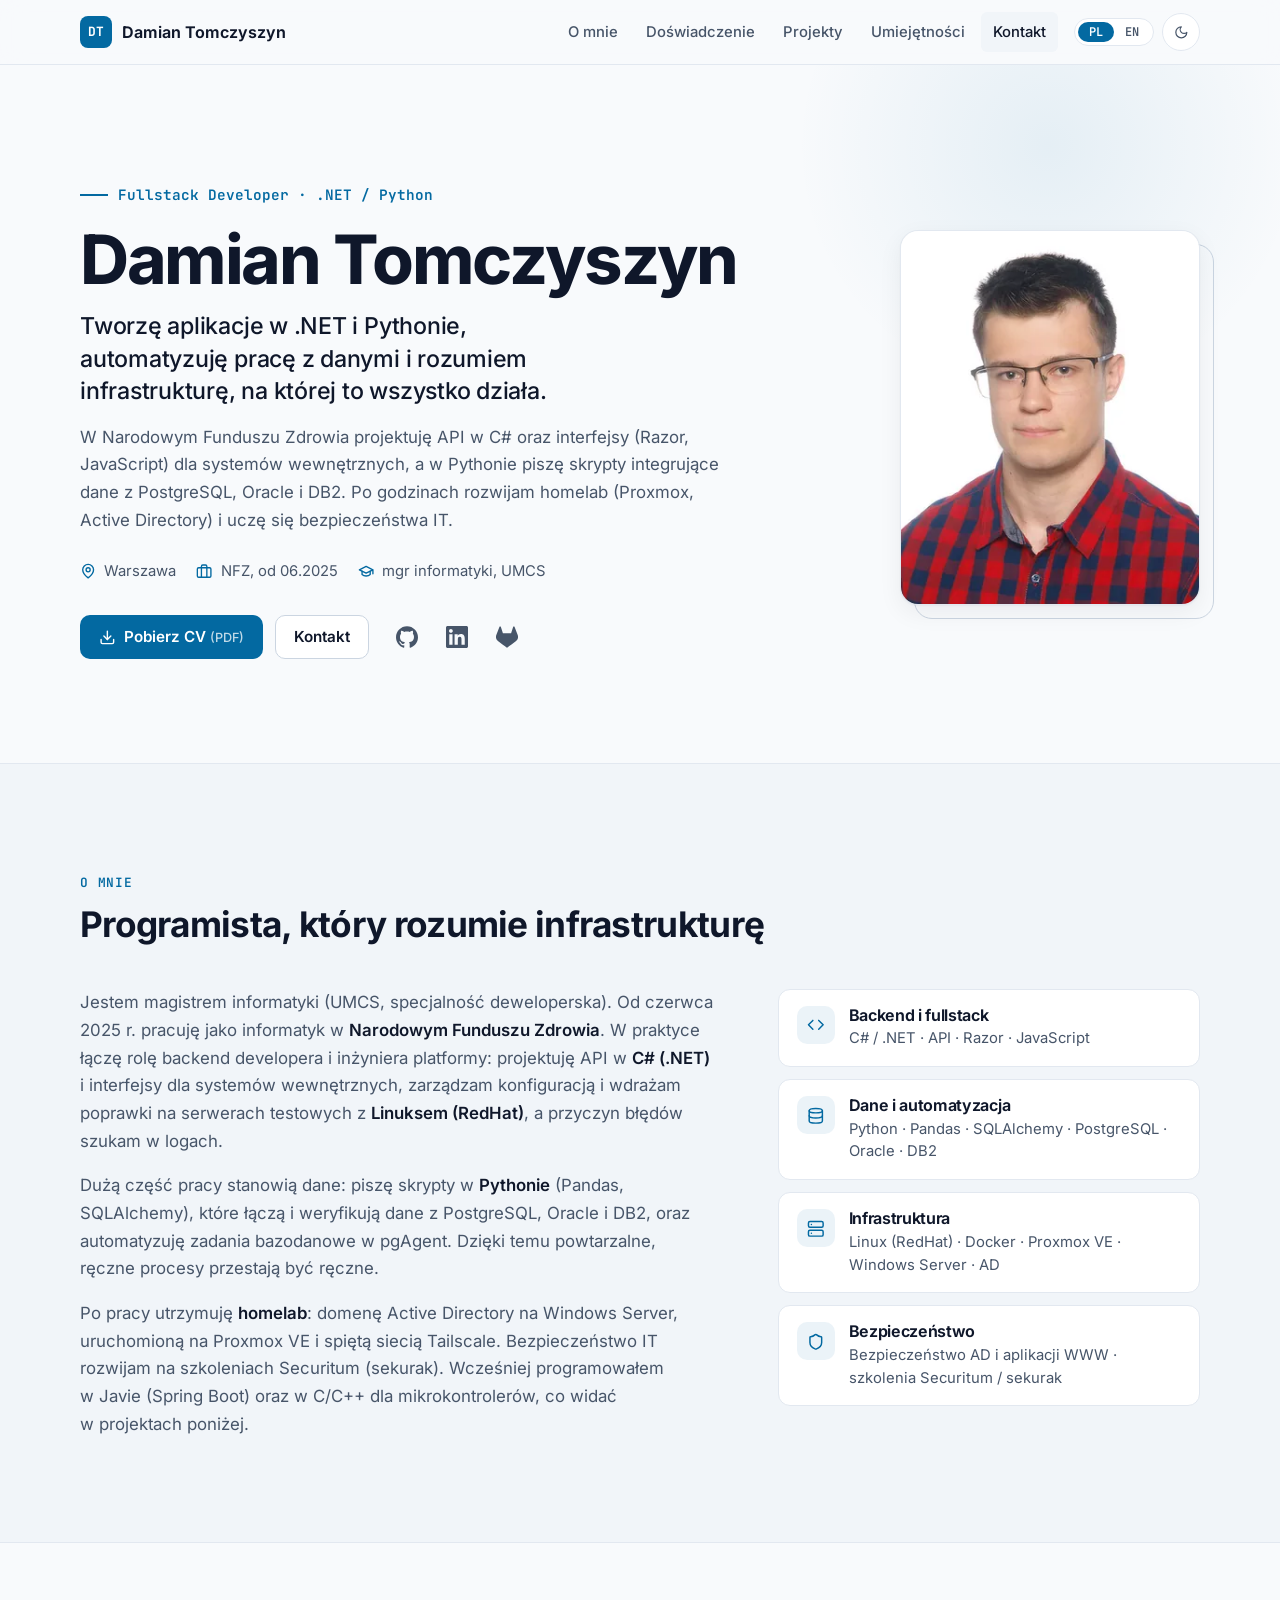
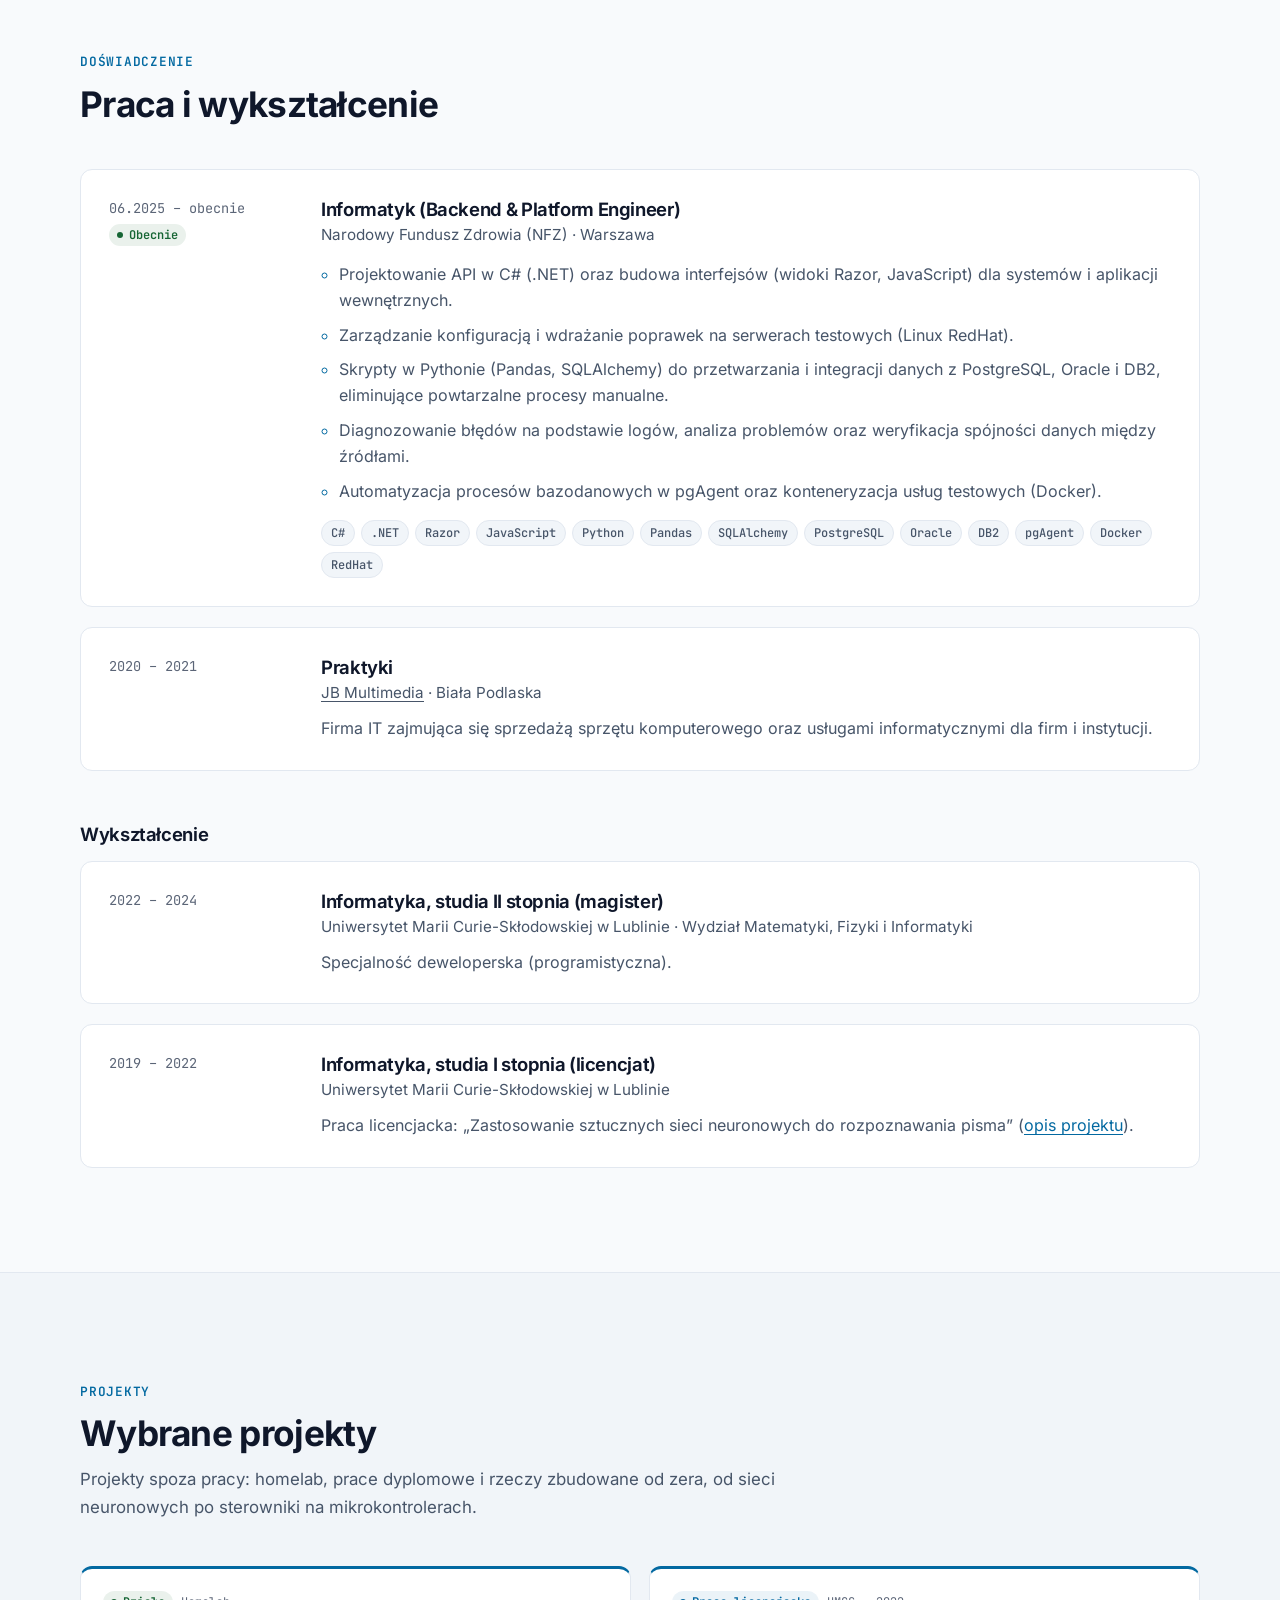
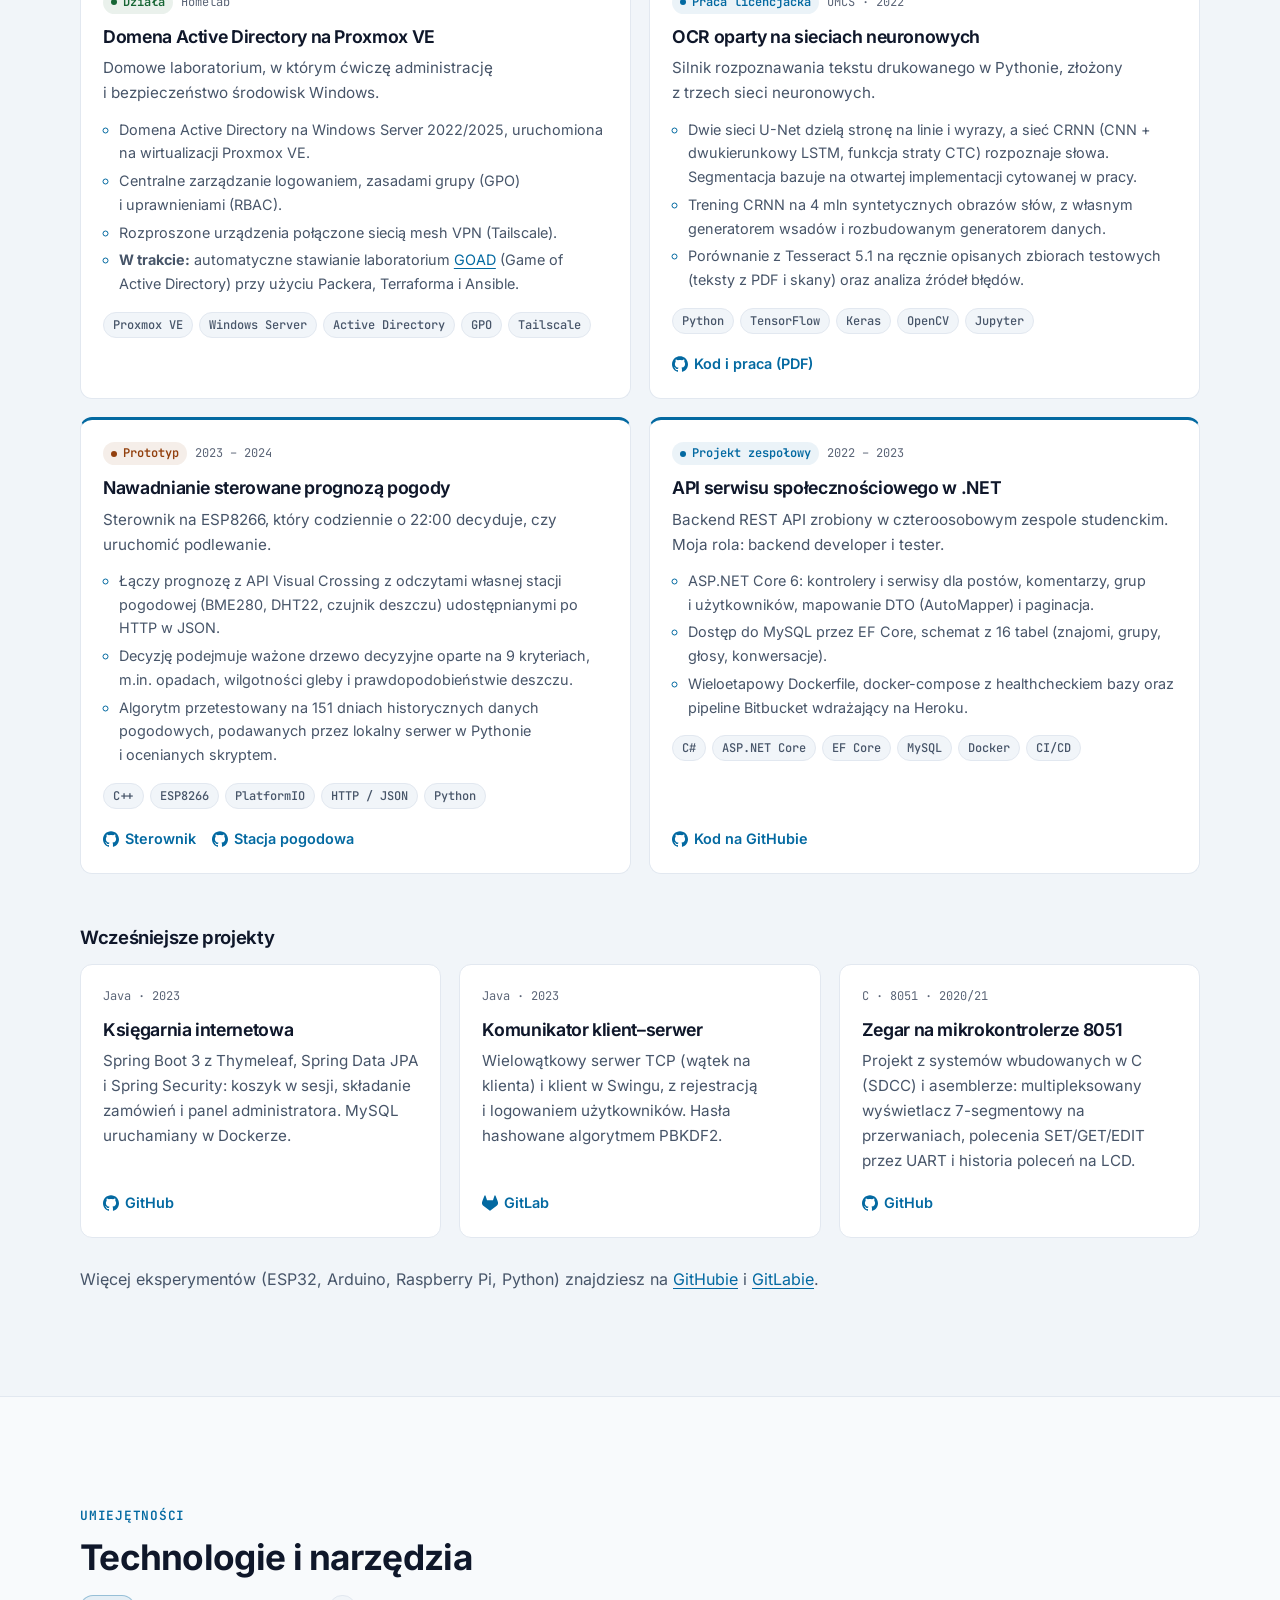
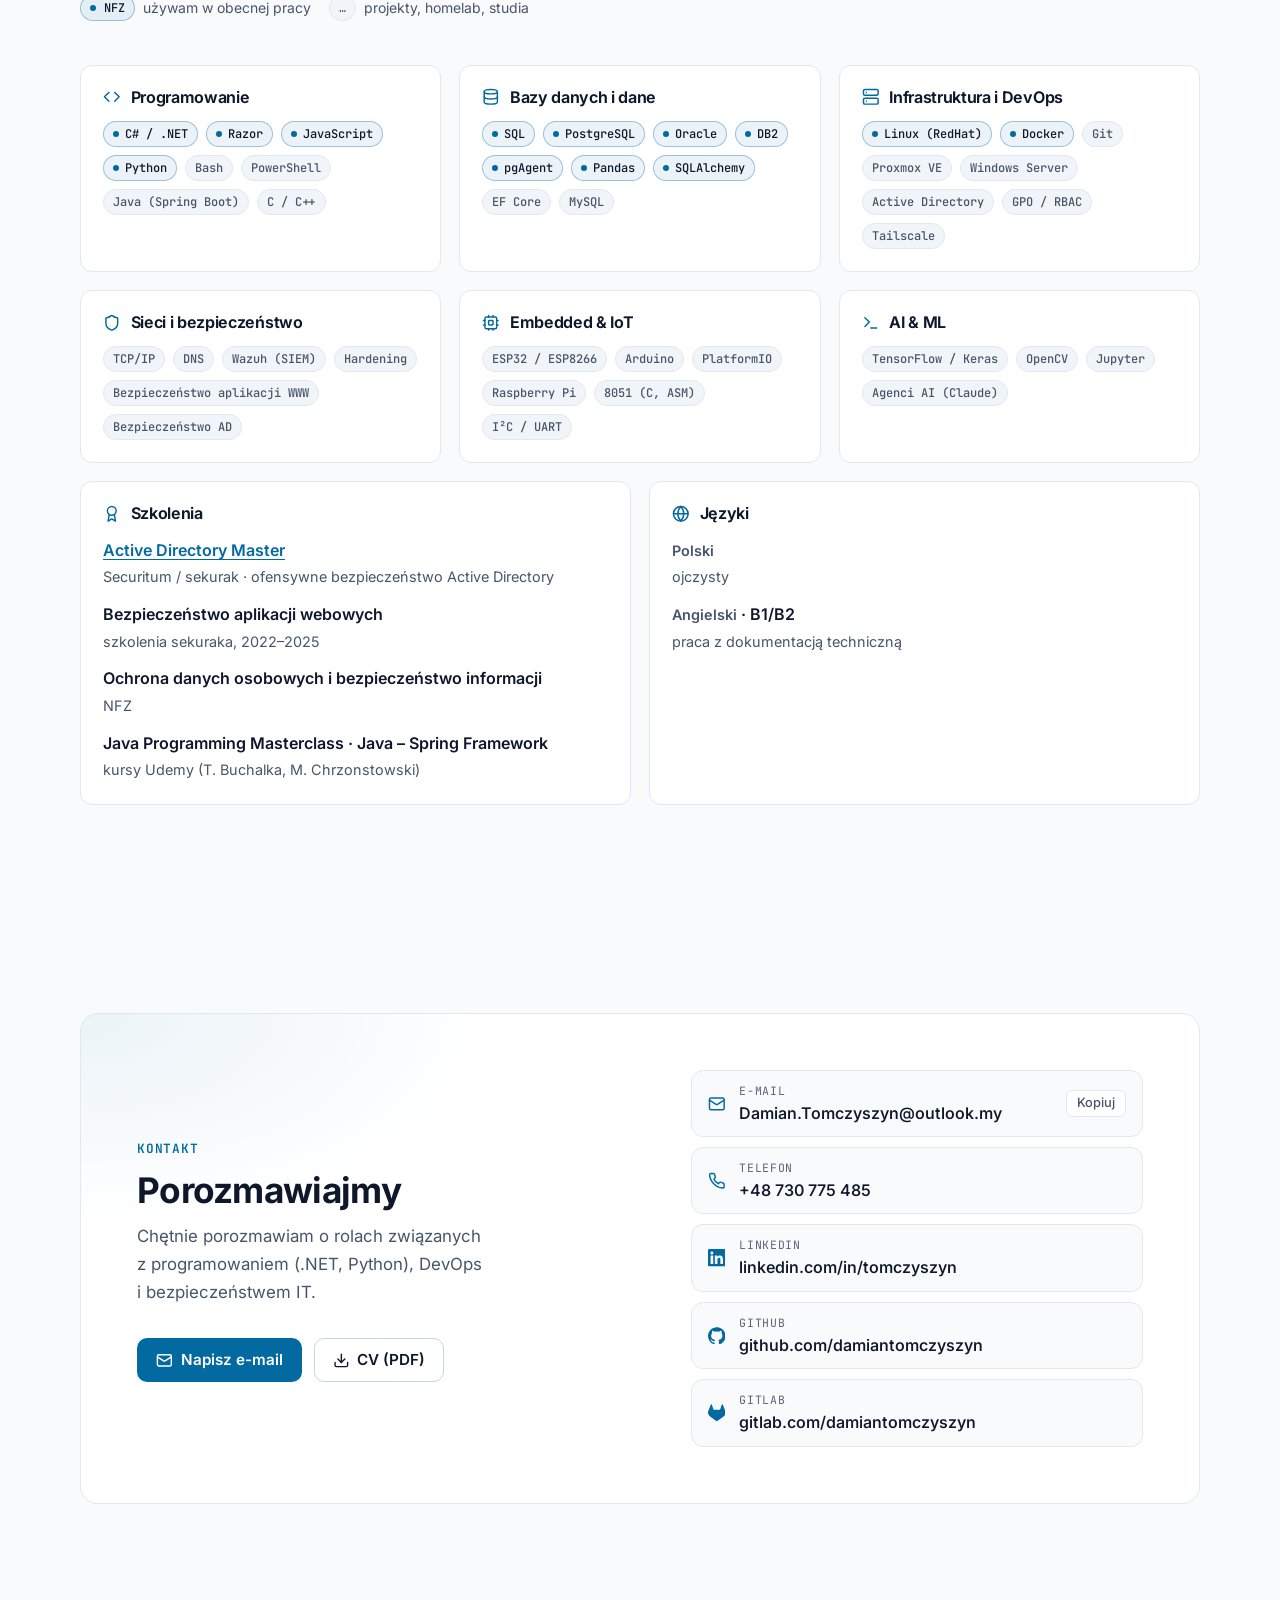
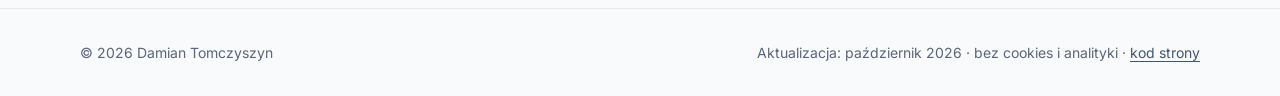
==== commit 9203e7ab: "Add projects, education, skills and training; text-layer CV PDF - Projects grounded in a review of a" ====
--- a/index.html
+++ b/index.html
@@ -12,9 +12,6 @@
     <meta name="author" content="Damian Tomczyszyn">
     <meta name="theme-color" content="#0f172a">
     <link rel="canonical" href="https://damiantomczyszyn.github.io/About-Me/">
-    <link rel="alternate" hreflang="pl" href="https://damiantomczyszyn.github.io/About-Me/">
-    <link rel="alternate" hreflang="en" href="https://damiantomczyszyn.github.io/About-Me/?lang=en">
-    <link rel="alternate" hreflang="x-default" href="https://damiantomczyszyn.github.io/About-Me/">
 
     <meta property="og:type" content="profile">
     <meta property="og:title" content="Damian Tomczyszyn — Fullstack Developer (.NET / Python)">
@@ -61,7 +58,7 @@
         "image": "https://damiantomczyszyn.github.io/About-Me/img/profile-480.jpg",
         "email": "mailto:Damian.Tomczyszyn@outlook.my",
         "address": { "@type": "PostalAddress", "addressLocality": "Warszawa", "addressCountry": "PL" },
-        "alumniOf": { "@type": "CollegeOrUniversity", "name": "Uniwersytet Marii Curie-Skłodowskiej w Lublinie" },
+        "alumniOf": { "@type": "CollegeOrUniversity", "name": "Uniwersytet Marii Curie-Skłodowskiej w Lublinie", "alternateName": "Maria Curie-Skłodowska University" },
         "knowsLanguage": ["pl", "en"],
         "knowsAbout": ["C#", ".NET", "Python", "JavaScript", "PostgreSQL", "Linux", "Docker", "Proxmox VE", "Active Directory"],
         "sameAs": [
@@ -144,8 +141,8 @@
                         <span lang="en">I build .NET and Python applications, automate data work and understand the infrastructure it all runs on.</span>
                     </p>
                     <p class="hero__summary">
-                        <span lang="pl">W&nbsp;Narodowym Funduszu Zdrowia projektuję API w&nbsp;C#, buduję interfejsy w&nbsp;Razor i&nbsp;JavaScripcie oraz piszę skrypty w&nbsp;Pythonie, które integrują dane z&nbsp;PostgreSQL, Oracle i&nbsp;DB2. Po godzinach rozwijam homelab (Proxmox, Active Directory) i&nbsp;uczę się bezpieczeństwa IT.</span>
-                        <span lang="en">At Poland's National Health Fund (NFZ) I design C# APIs, build Razor and JavaScript interfaces and write Python scripts that integrate data from PostgreSQL, Oracle and DB2. After hours I run a homelab (Proxmox, Active Directory) and study IT security.</span>
+                        <span lang="pl">W&nbsp;Narodowym Funduszu Zdrowia projektuję API w&nbsp;C# oraz interfejsy (Razor, JavaScript) dla systemów wewnętrznych, a&nbsp;w&nbsp;Pythonie piszę skrypty integrujące dane z&nbsp;PostgreSQL, Oracle i&nbsp;DB2. Po godzinach rozwijam homelab (Proxmox, Active Directory) i&nbsp;uczę się bezpieczeństwa IT.</span>
+                        <span lang="en">At Poland's National Health Fund (NFZ) I design C# APIs and Razor/JavaScript interfaces for internal systems, and write Python scripts that integrate data from PostgreSQL, Oracle and DB2. After hours I run a homelab (Proxmox, Active Directory) and study IT security.</span>
                     </p>
                     <ul class="hero__facts">
                         <li><svg class="icon" aria-hidden="true"><use href="#i-pin"/></svg> <span lang="pl">Warszawa</span><span lang="en">Warsaw, Poland</span></li>
@@ -189,10 +186,10 @@
                 <div class="about">
                     <div class="prose">
                         <p lang="pl">
-                            Jestem magistrem informatyki (UMCS, specjalizacja programistyczna). Od czerwca 2025&nbsp;r. pracuję w&nbsp;<strong>Narodowym Funduszu Zdrowia</strong> jako informatyk. W&nbsp;praktyce łączę rolę backend developera i&nbsp;inżyniera platformy: piszę kod w&nbsp;<strong>C# (.NET)</strong>, a&nbsp;potem sam konfiguruję i&nbsp;wdrażam poprawki na serwerach testowych z&nbsp;<strong>Linuksem (RedHat)</strong> i&nbsp;szukam przyczyn błędów w&nbsp;logach.
+                            Jestem magistrem informatyki (UMCS, specjalność deweloperska). Od czerwca 2025&nbsp;r. pracuję jako informatyk w&nbsp;<strong>Narodowym Funduszu Zdrowia</strong>. W&nbsp;praktyce łączę rolę backend developera i&nbsp;inżyniera platformy: projektuję API w&nbsp;<strong>C# (.NET)</strong> i&nbsp;interfejsy dla systemów wewnętrznych, zarządzam konfiguracją i&nbsp;wdrażam poprawki na serwerach testowych z&nbsp;<strong>Linuksem (RedHat)</strong>, a&nbsp;przyczyn błędów szukam w&nbsp;logach.
                         </p>
                         <p lang="en">
-                            I hold an MSc in Computer Science (UMCS, software development track). Since June 2025 I've worked at Poland's <strong>National Health Fund (NFZ)</strong>. In practice the role combines backend development and platform work: I write <strong>C# (.NET)</strong> code, then configure and deploy fixes on <strong>Linux (RedHat)</strong> test servers myself and trace bugs through the logs.
+                            I hold an MSc in Computer Science (UMCS, software development track). Since June 2025 I've worked as an IT specialist at Poland's <strong>National Health Fund (NFZ)</strong>. In practice the role combines backend development and platform work: I design <strong>C# (.NET)</strong> APIs and interfaces for internal systems, manage configuration and deploy fixes on <strong>Linux (RedHat)</strong> test servers, and trace bugs through the logs.
                         </p>
                         <p lang="pl">
                             Dużą część pracy stanowią dane: piszę skrypty w&nbsp;<strong>Pythonie</strong> (Pandas, SQLAlchemy), które łączą i&nbsp;weryfikują dane z&nbsp;PostgreSQL, Oracle i&nbsp;DB2, oraz automatyzuję zadania bazodanowe w&nbsp;pgAgent. Dzięki temu powtarzalne, ręczne procesy przestają być ręczne.
@@ -201,10 +198,10 @@
                             A large part of the job is data: I write <strong>Python</strong> scripts (Pandas, SQLAlchemy) that combine and validate data from PostgreSQL, Oracle and DB2, and I automate database jobs with pgAgent, so that repetitive manual processes stop being manual.
                         </p>
                         <p lang="pl">
-                            Po pracy utrzymuję <strong>homelab</strong>: domenę Active Directory na Windows Server, uruchomioną na Proxmox VE i&nbsp;spiętą siecią Tailscale. Bezpieczeństwo IT rozwijam na szkoleniach Sekuraka i&nbsp;Securitum. Wcześniej programowałem w&nbsp;Javie (Spring Boot) oraz w&nbsp;C/C++ dla mikrokontrolerów, co widać w&nbsp;projektach poniżej.
+                            Po pracy utrzymuję <strong>homelab</strong>: domenę Active Directory na Windows Server, uruchomioną na Proxmox VE i&nbsp;spiętą siecią Tailscale. Bezpieczeństwo IT rozwijam na szkoleniach Securitum (sekurak). Wcześniej programowałem w&nbsp;Javie (Spring Boot) oraz w&nbsp;C/C++ dla mikrokontrolerów, co widać w&nbsp;projektach poniżej.
                         </p>
                         <p lang="en">
-                            Outside work I run a <strong>homelab</strong>: an Active Directory domain on Windows Server, hosted on Proxmox VE and connected with Tailscale. I build my security skills through Sekurak and Securitum trainings. Before .NET I wrote Java (Spring Boot) and C/C++ for microcontrollers, which you can see in the projects below.
+                            Outside work I run a <strong>homelab</strong>: an Active Directory domain on Windows Server, hosted on Proxmox VE and connected with Tailscale. I build my security skills through Securitum (sekurak) trainings. Before .NET I wrote Java (Spring Boot) and C/C++ for microcontrollers, which you can see in the projects below.
                         </p>
                     </div>
                     <ul class="focus-list">
@@ -212,7 +209,7 @@
                             <span class="focus-item__icon"><svg class="icon" aria-hidden="true"><use href="#i-code"/></svg></span>
                             <div>
                                 <h3><span lang="pl">Backend i&nbsp;fullstack</span><span lang="en">Backend &amp; fullstack</span></h3>
-                                <p>C# / .NET · REST API · Razor · JavaScript</p>
+                                <p>C# / .NET · API · Razor · JavaScript</p>
                             </div>
                         </li>
                         <li class="focus-item">
@@ -233,8 +230,8 @@
                             <span class="focus-item__icon"><svg class="icon" aria-hidden="true"><use href="#i-shield"/></svg></span>
                             <div>
                                 <h3><span lang="pl">Bezpieczeństwo</span><span lang="en">Security</span></h3>
-                                <p lang="pl">Wazuh (SIEM) · hardening · szkolenia Sekurak i&nbsp;Securitum</p>
-                                <p lang="en">Wazuh (SIEM) · hardening · Sekurak and Securitum trainings</p>
+                                <p lang="pl">Bezpieczeństwo AD i&nbsp;aplikacji WWW · szkolenia Securitum / sekurak</p>
+                                <p lang="en">AD and web application security · Securitum / sekurak trainings</p>
                             </div>
                         </li>
                     </ul>
@@ -281,19 +278,348 @@
                             </ul>
                         </div>
                     </li>
-                    <!--INTERNSHIP-->
+                    <li class="entry">
+                        <div class="entry__when">2020 – 2021</div>
+                        <div class="entry__body">
+                            <h3 class="entry__title"><span lang="pl">Praktyki</span><span lang="en">Internship</span></h3>
+                            <p class="entry__org"><a href="https://jbmultimedia.pl/">JB Multimedia</a> · Biała Podlaska</p>
+                            <p class="entry__note">
+                                <span lang="pl">Firma IT zajmująca się sprzedażą sprzętu komputerowego oraz usługami informatycznymi dla firm i&nbsp;instytucji.</span>
+                                <span lang="en">An IT company selling computer hardware and providing IT services to businesses and institutions.</span>
+                            </p>
+                        </div>
+                    </li>
                 </ol>
 
                 <h3 class="subhead"><span lang="pl">Wykształcenie</span><span lang="en">Education</span></h3>
                 <ol class="timeline" role="list">
-                    <!--EDUCATION-->
+                    <li class="entry">
+                        <div class="entry__when">2022 – 2024</div>
+                        <div class="entry__body">
+                            <h3 class="entry__title">
+                                <span lang="pl">Informatyka, studia II stopnia (magister)</span>
+                                <span lang="en">MSc in Computer Science</span>
+                            </h3>
+                            <p class="entry__org">
+                                <span lang="pl">Uniwersytet Marii Curie-Skłodowskiej w&nbsp;Lublinie · Wydział Matematyki, Fizyki i&nbsp;Informatyki</span>
+                                <span lang="en">Maria Curie-Skłodowska University (UMCS), Lublin · Faculty of Mathematics, Physics and Computer Science</span>
+                            </p>
+                            <p class="entry__note">
+                                <span lang="pl">Specjalność deweloperska (programistyczna).</span>
+                                <span lang="en">Software development track.</span>
+                            </p>
+                        </div>
+                    </li>
+                    <li class="entry">
+                        <div class="entry__when">2019 – 2022</div>
+                        <div class="entry__body">
+                            <h3 class="entry__title">
+                                <span lang="pl">Informatyka, studia I stopnia (licencjat)</span>
+                                <span lang="en">BSc in Computer Science</span>
+                            </h3>
+                            <p class="entry__org">
+                                <span lang="pl">Uniwersytet Marii Curie-Skłodowskiej w&nbsp;Lublinie</span>
+                                <span lang="en">Maria Curie-Skłodowska University (UMCS), Lublin</span>
+                            </p>
+                            <p class="entry__note">
+                                <span lang="pl">Praca licencjacka: „Zastosowanie sztucznych sieci neuronowych do rozpoznawania pisma” (<a href="#projekt-ocr">opis projektu</a>).</span>
+                                <span lang="en">Thesis: “Applying artificial neural networks to text recognition” (<a href="#projekt-ocr">see the project</a>).</span>
+                            </p>
+                        </div>
+                    </li>
                 </ol>
             </div>
         </section>
 
-        <!--PROJECTS-->
-
-        <!--SKILLS-->
+        <!-- PROJECTS -->
+        <section class="section section--alt" id="projekty" aria-labelledby="projects-title">
+            <div class="container">
+                <div class="section__head">
+                    <span class="eyebrow"><span lang="pl">Projekty</span><span lang="en">Projects</span></span>
+                    <h2 class="section__title" id="projects-title">
+                        <span lang="pl">Wybrane projekty</span>
+                        <span lang="en">Selected projects</span>
+                    </h2>
+                    <p class="section__lead">
+                        <span lang="pl">Projekty spoza pracy: homelab, prace dyplomowe i&nbsp;rzeczy zbudowane od zera, od sieci neuronowych po sterowniki na mikrokontrolerach.</span>
+                        <span lang="en">Work outside the day job: my homelab, university theses and things built from scratch, from neural networks to microcontroller firmware.</span>
+                    </p>
+                </div>
+
+                <ul class="projects projects--featured" role="list">
+                    <li class="project project--featured">
+                        <div class="project__meta">
+                            <span class="status status--done"><span lang="pl">Działa</span><span lang="en">Running</span></span>
+                            <span>Homelab</span>
+                        </div>
+                        <h3 class="project__title"><span lang="pl">Domena Active Directory na Proxmox VE</span><span lang="en">Active Directory domain on Proxmox VE</span></h3>
+                        <p class="project__desc">
+                            <span lang="pl">Domowe laboratorium, w&nbsp;którym ćwiczę administrację i&nbsp;bezpieczeństwo środowisk Windows.</span>
+                            <span lang="en">A home lab where I practise administering and securing Windows environments.</span>
+                        </p>
+                        <ul class="project__points" lang="pl">
+                            <li>Domena Active Directory na Windows Server 2022/2025, uruchomiona na wirtualizacji Proxmox VE.</li>
+                            <li>Centralne zarządzanie logowaniem, zasadami grupy (GPO) i&nbsp;uprawnieniami (RBAC).</li>
+                            <li>Rozproszone urządzenia połączone siecią mesh VPN (Tailscale).</li>
+                            <li><strong>W&nbsp;trakcie:</strong> automatyczne stawianie laboratorium <a href="https://github.com/Orange-Cyberdefense/GOAD">GOAD</a> (Game of Active Directory) przy użyciu Packera, Terraforma i&nbsp;Ansible.</li>
+                        </ul>
+                        <ul class="project__points" lang="en">
+                            <li>Active Directory domain on Windows Server 2022/2025, running on Proxmox VE.</li>
+                            <li>Centralised sign-in, Group Policy (GPO) and role-based permissions (RBAC).</li>
+                            <li>Distributed devices connected through a Tailscale mesh VPN.</li>
+                            <li><strong>In progress:</strong> provisioning the <a href="https://github.com/Orange-Cyberdefense/GOAD">GOAD</a> (Game of Active Directory) lab automatically with Packer, Terraform and Ansible.</li>
+                        </ul>
+                        <ul class="tag-list" data-label-pl="Technologie" data-label-en="Technologies" aria-label="Technologie">
+                            <li class="tag">Proxmox VE</li><li class="tag">Windows Server</li><li class="tag">Active Directory</li><li class="tag">GPO</li><li class="tag">Tailscale</li>
+                        </ul>
+                    </li>
+
+                    <li class="project project--featured" id="projekt-ocr">
+                        <div class="project__meta">
+                            <span class="status status--edu"><span lang="pl">Praca licencjacka</span><span lang="en">BSc thesis</span></span>
+                            <span>UMCS · 2022</span>
+                        </div>
+                        <h3 class="project__title"><span lang="pl">OCR oparty na sieciach neuronowych</span><span lang="en">Neural-network OCR engine</span></h3>
+                        <p class="project__desc">
+                            <span lang="pl">Silnik rozpoznawania tekstu drukowanego w&nbsp;Pythonie, złożony z&nbsp;trzech sieci neuronowych.</span>
+                            <span lang="en">A Python engine for recognising printed text, built from three neural networks.</span>
+                        </p>
+                        <ul class="project__points" lang="pl">
+                            <li>Dwie sieci U-Net dzielą stronę na linie i&nbsp;wyrazy, a&nbsp;sieć CRNN (CNN + dwukierunkowy LSTM, funkcja straty CTC) rozpoznaje słowa. Segmentacja bazuje na otwartej implementacji cytowanej w&nbsp;pracy.</li>
+                            <li>Trening CRNN na 4&nbsp;mln syntetycznych obrazów słów, z&nbsp;własnym generatorem wsadów i&nbsp;rozbudowanym generatorem danych.</li>
+                            <li>Porównanie z&nbsp;Tesseract 5.1 na ręcznie opisanych zbiorach testowych (teksty z&nbsp;PDF i&nbsp;skany) oraz analiza źródeł błędów.</li>
+                        </ul>
+                        <ul class="project__points" lang="en">
+                            <li>Two U-Nets split the page into lines and words, and a CRNN (CNN + bidirectional LSTM, CTC loss) recognises the words. The segmentation builds on an open-source implementation cited in the thesis.</li>
+                            <li>The CRNN was trained on 4 million synthetic word images, using my own batch generator and an extended data generator.</li>
+                            <li>Benchmarked against Tesseract 5.1 on hand-annotated test sets (PDF text and scans), with an analysis of error sources.</li>
+                        </ul>
+                        <ul class="tag-list" data-label-pl="Technologie" data-label-en="Technologies" aria-label="Technologie">
+                            <li class="tag">Python</li><li class="tag">TensorFlow</li><li class="tag">Keras</li><li class="tag">OpenCV</li><li class="tag">Jupyter</li>
+                        </ul>
+                        <div class="project__links">
+                            <a class="project__link" href="https://github.com/damiantomczyszyn/Praca-licencjacka-OCR-CRNN">
+                                <svg class="icon icon--fill" aria-hidden="true"><use href="#i-github"/></svg>
+                                <span lang="pl">Kod i&nbsp;praca (PDF)</span><span lang="en">Code &amp; thesis (PDF)</span>
+                            </a>
+                        </div>
+                    </li>
+
+                    <li class="project project--featured">
+                        <div class="project__meta">
+                            <span class="status status--wip"><span lang="pl">Prototyp</span><span lang="en">Prototype</span></span>
+                            <span>2023 – 2024</span>
+                        </div>
+                        <h3 class="project__title"><span lang="pl">Nawadnianie sterowane prognozą pogody</span><span lang="en">Forecast-driven irrigation system</span></h3>
+                        <p class="project__desc">
+                            <span lang="pl">Sterownik na ESP8266, który codziennie o&nbsp;22:00 decyduje, czy uruchomić podlewanie.</span>
+                            <span lang="en">An ESP8266 controller that decides every evening at 22:00 whether to start watering.</span>
+                        </p>
+                        <ul class="project__points" lang="pl">
+                            <li>Łączy prognozę z&nbsp;API Visual Crossing z&nbsp;odczytami własnej stacji pogodowej (BME280, DHT22, czujnik deszczu) udostępnianymi po HTTP w&nbsp;JSON.</li>
+                            <li>Decyzję podejmuje ważone drzewo decyzyjne oparte na 9&nbsp;kryteriach, m.in. opadach, wilgotności gleby i&nbsp;prawdopodobieństwie deszczu.</li>
+                            <li>Algorytm przetestowany na 151&nbsp;dniach historycznych danych pogodowych, podawanych przez lokalny serwer w&nbsp;Pythonie i&nbsp;ocenianych skryptem.</li>
+                        </ul>
+                        <ul class="project__points" lang="en">
+                            <li>Combines the Visual Crossing forecast API with readings from my own weather station (BME280, DHT22, rain sensor), served over HTTP as JSON.</li>
+                            <li>A weighted decision tree with 9 criteria, such as rainfall, soil moisture and rain probability, makes the call.</li>
+                            <li>The algorithm was tested on 151 days of historical weather data, served by a local Python server and scored by a script.</li>
+                        </ul>
+                        <ul class="tag-list" data-label-pl="Technologie" data-label-en="Technologies" aria-label="Technologie">
+                            <li class="tag">C++</li><li class="tag">ESP8266</li><li class="tag">PlatformIO</li><li class="tag">HTTP / JSON</li><li class="tag">Python</li>
+                        </ul>
+                        <div class="project__links">
+                            <a class="project__link" href="https://github.com/damiantomczyszyn/Irrigation-System">
+                                <svg class="icon icon--fill" aria-hidden="true"><use href="#i-github"/></svg>
+                                <span lang="pl">Sterownik</span><span lang="en">Controller</span>
+                            </a>
+                            <a class="project__link" href="https://github.com/damiantomczyszyn/Weather-Station">
+                                <svg class="icon icon--fill" aria-hidden="true"><use href="#i-github"/></svg>
+                                <span lang="pl">Stacja pogodowa</span><span lang="en">Weather station</span>
+                            </a>
+                        </div>
+                    </li>
+
+                    <li class="project project--featured">
+                        <div class="project__meta">
+                            <span class="status status--edu"><span lang="pl">Projekt zespołowy</span><span lang="en">Team project</span></span>
+                            <span>2022 – 2023</span>
+                        </div>
+                        <h3 class="project__title"><span lang="pl">API serwisu społecznościowego w&nbsp;.NET</span><span lang="en">Social network API in .NET</span></h3>
+                        <p class="project__desc">
+                            <span lang="pl">Backend REST API zrobiony w&nbsp;czteroosobowym zespole studenckim. Moja rola: backend developer i&nbsp;tester.</span>
+                            <span lang="en">A REST API backend built by a four-person student team. My role: backend developer and tester.</span>
+                        </p>
+                        <ul class="project__points" lang="pl">
+                            <li>ASP.NET Core 6: kontrolery i&nbsp;serwisy dla postów, komentarzy, grup i&nbsp;użytkowników, mapowanie DTO (AutoMapper) i&nbsp;paginacja.</li>
+                            <li>Dostęp do MySQL przez EF Core, schemat z&nbsp;16&nbsp;tabel (znajomi, grupy, głosy, konwersacje).</li>
+                            <li>Wieloetapowy Dockerfile, docker-compose z&nbsp;healthcheckiem bazy oraz pipeline Bitbucket wdrażający na Heroku.</li>
+                        </ul>
+                        <ul class="project__points" lang="en">
+                            <li>ASP.NET Core 6: controllers and services for posts, comments, groups and users, DTO mapping (AutoMapper) and pagination.</li>
+                            <li>MySQL access through EF Core, with a 16-table schema (friends, groups, votes, conversations).</li>
+                            <li>Multi-stage Dockerfile, docker-compose with a database healthcheck, and a Bitbucket pipeline deploying to Heroku.</li>
+                        </ul>
+                        <ul class="tag-list" data-label-pl="Technologie" data-label-en="Technologies" aria-label="Technologie">
+                            <li class="tag">C#</li><li class="tag">ASP.NET Core</li><li class="tag">EF Core</li><li class="tag">MySQL</li><li class="tag">Docker</li><li class="tag">CI/CD</li>
+                        </ul>
+                        <div class="project__links">
+                            <a class="project__link" href="https://github.com/damiantomczyszyn/Social-network-backend">
+                                <svg class="icon icon--fill" aria-hidden="true"><use href="#i-github"/></svg>
+                                <span lang="pl">Kod na GitHubie</span><span lang="en">Code on GitHub</span>
+                            </a>
+                        </div>
+                    </li>
+                </ul>
+
+                <h3 class="subhead"><span lang="pl">Wcześniejsze projekty</span><span lang="en">Earlier projects</span></h3>
+                <ul class="projects" role="list">
+                    <li class="project">
+                        <div class="project__meta"><span>Java · 2023</span></div>
+                        <h3 class="project__title"><span lang="pl">Księgarnia internetowa</span><span lang="en">Online bookstore</span></h3>
+                        <p class="project__desc">
+                            <span lang="pl">Spring Boot 3 z&nbsp;Thymeleaf, Spring Data JPA i&nbsp;Spring Security: koszyk w&nbsp;sesji, składanie zamówień i&nbsp;panel administratora. MySQL uruchamiany w&nbsp;Dockerze.</span>
+                            <span lang="en">Spring Boot 3 with Thymeleaf, Spring Data JPA and Spring Security: a session-scoped cart, order placement and an admin panel. MySQL runs in Docker.</span>
+                        </p>
+                        <div class="project__links">
+                            <a class="project__link" href="https://github.com/damiantomczyszyn/bookstore-spring">
+                                <svg class="icon icon--fill" aria-hidden="true"><use href="#i-github"/></svg> GitHub
+                            </a>
+                        </div>
+                    </li>
+                    <li class="project">
+                        <div class="project__meta"><span>Java · 2023</span></div>
+                        <h3 class="project__title"><span lang="pl">Komunikator klient–serwer</span><span lang="en">Client–server chat</span></h3>
+                        <p class="project__desc">
+                            <span lang="pl">Wielowątkowy serwer TCP (wątek na klienta) i&nbsp;klient w&nbsp;Swingu, z&nbsp;rejestracją i&nbsp;logowaniem użytkowników. Hasła hashowane algorytmem PBKDF2.</span>
+                            <span lang="en">A multithreaded TCP server (one thread per client) and a Swing client with user sign-up and login. Passwords are hashed with PBKDF2.</span>
+                        </p>
+                        <div class="project__links">
+                            <a class="project__link" href="https://gitlab.com/damiantomczyszyn/komunikator">
+                                <svg class="icon icon--fill" aria-hidden="true"><use href="#i-gitlab"/></svg> GitLab
+                            </a>
+                        </div>
+                    </li>
+                    <li class="project">
+                        <div class="project__meta"><span>C · 8051 · 2020/21</span></div>
+                        <h3 class="project__title"><span lang="pl">Zegar na mikrokontrolerze 8051</span><span lang="en">8051 microcontroller clock</span></h3>
+                        <p class="project__desc">
+                            <span lang="pl">Projekt z&nbsp;systemów wbudowanych w&nbsp;C (SDCC) i&nbsp;asemblerze: multipleksowany wyświetlacz 7-segmentowy na przerwaniach, polecenia SET/GET/EDIT przez UART i&nbsp;historia poleceń na LCD.</span>
+                            <span lang="en">Embedded systems coursework in C (SDCC) and assembly: an interrupt-driven multiplexed 7-segment display, SET/GET/EDIT commands over UART and a command history on an LCD.</span>
+                        </p>
+                        <div class="project__links">
+                            <a class="project__link" href="https://github.com/damiantomczyszyn/Systemy-Wbudowane">
+                                <svg class="icon icon--fill" aria-hidden="true"><use href="#i-github"/></svg> GitHub
+                            </a>
+                        </div>
+                    </li>
+                </ul>
+
+                <p class="more-projects">
+                    <span lang="pl">Więcej eksperymentów (ESP32, Arduino, Raspberry Pi, Python) znajdziesz na <a href="https://github.com/damiantomczyszyn">GitHubie</a> i&nbsp;<a href="https://gitlab.com/damiantomczyszyn">GitLabie</a>.</span>
+                    <span lang="en">More experiments (ESP32, Arduino, Raspberry Pi, Python) are on <a href="https://github.com/damiantomczyszyn">GitHub</a> and <a href="https://gitlab.com/damiantomczyszyn">GitLab</a>.</span>
+                </p>
+            </div>
+        </section>
+
+        <!-- SKILLS -->
+        <section class="section" id="umiejetnosci" aria-labelledby="skills-title">
+            <div class="container">
+                <div class="section__head">
+                    <span class="eyebrow"><span lang="pl">Umiejętności</span><span lang="en">Skills</span></span>
+                    <h2 class="section__title" id="skills-title">
+                        <span lang="pl">Technologie i&nbsp;narzędzia</span>
+                        <span lang="en">Technologies &amp; tools</span>
+                    </h2>
+                    <p class="legend">
+                        <span><span class="tag tag--pro">NFZ</span> <span lang="pl">używam w&nbsp;obecnej pracy</span><span lang="en">used in my current job</span></span>
+                        <span><span class="tag">…</span> <span lang="pl">projekty, homelab, studia</span><span lang="en">projects, homelab, university</span></span>
+                    </p>
+                </div>
+
+                <div class="skills">
+                    <div class="skill-group">
+                        <h3><svg class="icon" aria-hidden="true"><use href="#i-code"/></svg><span lang="pl">Programowanie</span><span lang="en">Programming</span></h3>
+                        <ul class="tag-list">
+                            <li class="tag tag--pro">C# / .NET</li><li class="tag tag--pro">Razor</li><li class="tag tag--pro">JavaScript</li><li class="tag tag--pro">Python</li><li class="tag">Bash</li><li class="tag">PowerShell</li><li class="tag">Java (Spring Boot)</li><li class="tag">C / C++</li>
+                        </ul>
+                    </div>
+                    <div class="skill-group">
+                        <h3><svg class="icon" aria-hidden="true"><use href="#i-database"/></svg><span lang="pl">Bazy danych i&nbsp;dane</span><span lang="en">Databases &amp; data</span></h3>
+                        <ul class="tag-list">
+                            <li class="tag tag--pro">SQL</li><li class="tag tag--pro">PostgreSQL</li><li class="tag tag--pro">Oracle</li><li class="tag tag--pro">DB2</li><li class="tag tag--pro">pgAgent</li><li class="tag tag--pro">Pandas</li><li class="tag tag--pro">SQLAlchemy</li><li class="tag">EF Core</li><li class="tag">MySQL</li>
+                        </ul>
+                    </div>
+                    <div class="skill-group">
+                        <h3><svg class="icon" aria-hidden="true"><use href="#i-server"/></svg><span lang="pl">Infrastruktura i&nbsp;DevOps</span><span lang="en">Infrastructure &amp; DevOps</span></h3>
+                        <ul class="tag-list">
+                            <li class="tag tag--pro">Linux (RedHat)</li><li class="tag tag--pro">Docker</li><li class="tag">Git</li><li class="tag">Proxmox VE</li><li class="tag">Windows Server</li><li class="tag">Active Directory</li><li class="tag">GPO / RBAC</li><li class="tag">Tailscale</li>
+                        </ul>
+                    </div>
+                    <div class="skill-group">
+                        <h3><svg class="icon" aria-hidden="true"><use href="#i-shield"/></svg><span lang="pl">Sieci i&nbsp;bezpieczeństwo</span><span lang="en">Networking &amp; security</span></h3>
+                        <ul class="tag-list">
+                            <li class="tag">TCP/IP</li><li class="tag">DNS</li><li class="tag">Wazuh (SIEM)</li><li class="tag">Hardening</li><li class="tag" lang="pl">Bezpieczeństwo aplikacji WWW</li><li class="tag" lang="en">Web application security</li><li class="tag" lang="pl">Bezpieczeństwo AD</li><li class="tag" lang="en">AD security</li>
+                        </ul>
+                    </div>
+                    <div class="skill-group">
+                        <h3><svg class="icon" aria-hidden="true"><use href="#i-cpu"/></svg>Embedded &amp; IoT</h3>
+                        <ul class="tag-list">
+                            <li class="tag">ESP32 / ESP8266</li><li class="tag">Arduino</li><li class="tag">PlatformIO</li><li class="tag">Raspberry Pi</li><li class="tag">8051 (C, ASM)</li><li class="tag">I²C / UART</li>
+                        </ul>
+                    </div>
+                    <div class="skill-group">
+                        <h3><svg class="icon" aria-hidden="true"><use href="#i-terminal"/></svg>AI &amp; ML</h3>
+                        <ul class="tag-list">
+                            <li class="tag">TensorFlow / Keras</li><li class="tag">OpenCV</li><li class="tag">Jupyter</li><li class="tag" lang="pl">Agenci AI (Claude)</li><li class="tag" lang="en">AI agents (Claude)</li>
+                        </ul>
+                    </div>
+                </div>
+
+                <div class="creds">
+                    <div class="cred-card">
+                        <h3><svg class="icon" aria-hidden="true"><use href="#i-award"/></svg><span lang="pl">Szkolenia</span><span lang="en">Training</span></h3>
+                        <ul class="cred-list">
+                            <li>
+                                <strong><a href="https://sklep.securitum.pl/active-directory-master">Active Directory Master</a></strong>
+                                <span lang="pl">Securitum / sekurak · ofensywne bezpieczeństwo Active Directory</span>
+                                <span lang="en">Securitum / sekurak · offensive Active Directory security</span>
+                            </li>
+                            <li>
+                                <strong lang="pl">Bezpieczeństwo aplikacji webowych</strong>
+                                <strong lang="en">Web application security</strong>
+                                <span lang="pl">szkolenia sekuraka, 2022–2025</span>
+                                <span lang="en">sekurak trainings, 2022–2025</span>
+                            </li>
+                            <li>
+                                <strong lang="pl">Ochrona danych osobowych i&nbsp;bezpieczeństwo informacji</strong>
+                                <strong lang="en">Personal data protection &amp; information security</strong>
+                                <span lang="pl">NFZ</span><span lang="en">NFZ (internal)</span>
+                            </li>
+                            <li>
+                                <strong>Java Programming Masterclass · Java – Spring Framework</strong>
+                                <span lang="pl">kursy Udemy (T. Buchalka, M. Chrzonstowski)</span>
+                                <span lang="en">Udemy courses (T. Buchalka, M. Chrzonstowski)</span>
+                            </li>
+                        </ul>
+                    </div>
+                    <div class="cred-card">
+                        <h3><svg class="icon" aria-hidden="true"><use href="#i-globe"/></svg><span lang="pl">Języki</span><span lang="en">Languages</span></h3>
+                        <ul class="cred-list">
+                            <li>
+                                <strong><span lang="pl">Polski</span><span lang="en">Polish</span></strong>
+                                <span lang="pl">ojczysty</span><span lang="en">native</span>
+                            </li>
+                            <li>
+                                <strong><span lang="pl">Angielski</span><span lang="en">English</span> · B1/B2</strong>
+                                <span lang="pl">praca z&nbsp;dokumentacją techniczną</span>
+                                <span lang="en">working with technical documentation</span>
+                            </li>
+                        </ul>
+                    </div>
+                </div>
+            </div>
+        </section>
 
         <!-- CONTACT -->
         <section class="section" id="kontakt" aria-labelledby="contact-title">
@@ -374,8 +700,8 @@
         <div class="container site-footer__inner">
             <p>© 2026 Damian Tomczyszyn</p>
             <p>
-                <span lang="pl">Ostatnia aktualizacja: październik 2026 · <a href="https://github.com/damiantomczyszyn/About-Me">kod strony</a></span>
-                <span lang="en">Last updated: October 2026 · <a href="https://github.com/damiantomczyszyn/About-Me">site source</a></span>
+                <span lang="pl">Aktualizacja: październik 2026 · bez cookies i&nbsp;analityki · <a href="https://github.com/damiantomczyszyn/About-Me">kod strony</a></span>
+                <span lang="en">Updated October 2026 · no cookies or analytics · <a href="https://github.com/damiantomczyszyn/About-Me">site source</a></span>
             </p>
         </div>
     </footer>
--- a/css/styles.css
+++ b/css/styles.css
@@ -59,16 +59,16 @@
   --border-strong: #cbd5e1;
   --text: #0f172a;
   --text-muted: #475569;
-  --text-faint: #64748b;
+  --text-faint: #5b6577;
   --accent: #0369a1;
   --accent-hover: #075985;
   --accent-on: #ffffff;
   --accent-soft: rgba(3, 105, 161, 0.08);
   --accent-ring: rgba(3, 105, 161, 0.35);
-  --ok: #15803d;
-  --ok-soft: rgba(21, 128, 61, 0.1);
-  --wip: #b45309;
-  --wip-soft: rgba(180, 83, 9, 0.1);
+  --ok: #166534;
+  --ok-soft: rgba(22, 101, 52, 0.09);
+  --wip: #92400e;
+  --wip-soft: rgba(146, 64, 14, 0.09);
   --shadow: 0 1px 2px rgba(15, 23, 42, 0.04), 0 8px 24px rgba(15, 23, 42, 0.06);
   --header-bg: rgba(248, 250, 252, 0.85);
   color-scheme: light;
@@ -809,35 +809,6 @@
 }
 
 /* Projects ---------------------------------------------------------------- */
-.filters {
-  display: flex;
-  flex-wrap: wrap;
-  gap: 8px;
-  margin-bottom: 24px;
-}
-
-.filter {
-  padding: 7px 14px;
-  border: 1px solid var(--border);
-  border-radius: 999px;
-  background: var(--surface);
-  color: var(--text-muted);
-  font: 500 0.875rem/1.2 var(--font-sans);
-  cursor: pointer;
-  transition: color 0.15s, border-color 0.15s, background-color 0.15s;
-}
-
-.filter:hover {
-  color: var(--text);
-  border-color: var(--border-strong);
-}
-
-.filter[aria-pressed="true"] {
-  border-color: var(--accent);
-  background: var(--accent-soft);
-  color: var(--text);
-}
-
 .projects {
   display: grid;
   grid-template-columns: repeat(auto-fill, minmax(min(100%, 330px), 1fr));
@@ -853,20 +824,13 @@
   border: 1px solid var(--border);
   border-radius: var(--radius);
   background: var(--surface);
-  transition: border-color 0.15s, transform 0.15s, box-shadow 0.15s;
-}
-
-.project:hover {
-  border-color: var(--border-strong);
-  box-shadow: var(--shadow);
-}
-
-.project[hidden] {
-  display: none;
+}
+
+.projects--featured {
+  grid-template-columns: repeat(auto-fill, minmax(min(100%, 420px), 1fr));
 }
 
 .project--featured {
-  grid-column: span 1;
   border-top: 3px solid var(--accent);
 }
 
@@ -975,7 +939,7 @@
 /* Skills ------------------------------------------------------------------ */
 .skills {
   display: grid;
-  grid-template-columns: repeat(auto-fit, minmax(min(100%, 250px), 1fr));
+  grid-template-columns: repeat(auto-fill, minmax(min(100%, 300px), 1fr));
   gap: 18px;
 }
 
@@ -1036,6 +1000,7 @@
 /* Credentials (training, languages) -------------------------------------- */
 .creds {
   display: grid;
+  margin-top: 18px;
   grid-template-columns: repeat(auto-fit, minmax(min(100%, 300px), 1fr));
   gap: 18px;
 }
@@ -1291,15 +1256,10 @@
 
   .site-header,
   .skip-link,
-  .filters,
   .hero__actions,
   .copy-btn,
   .hero::before {
     display: none !important;
-  }
-
-  .project[hidden] {
-    display: flex !important;
   }
 
   .section {
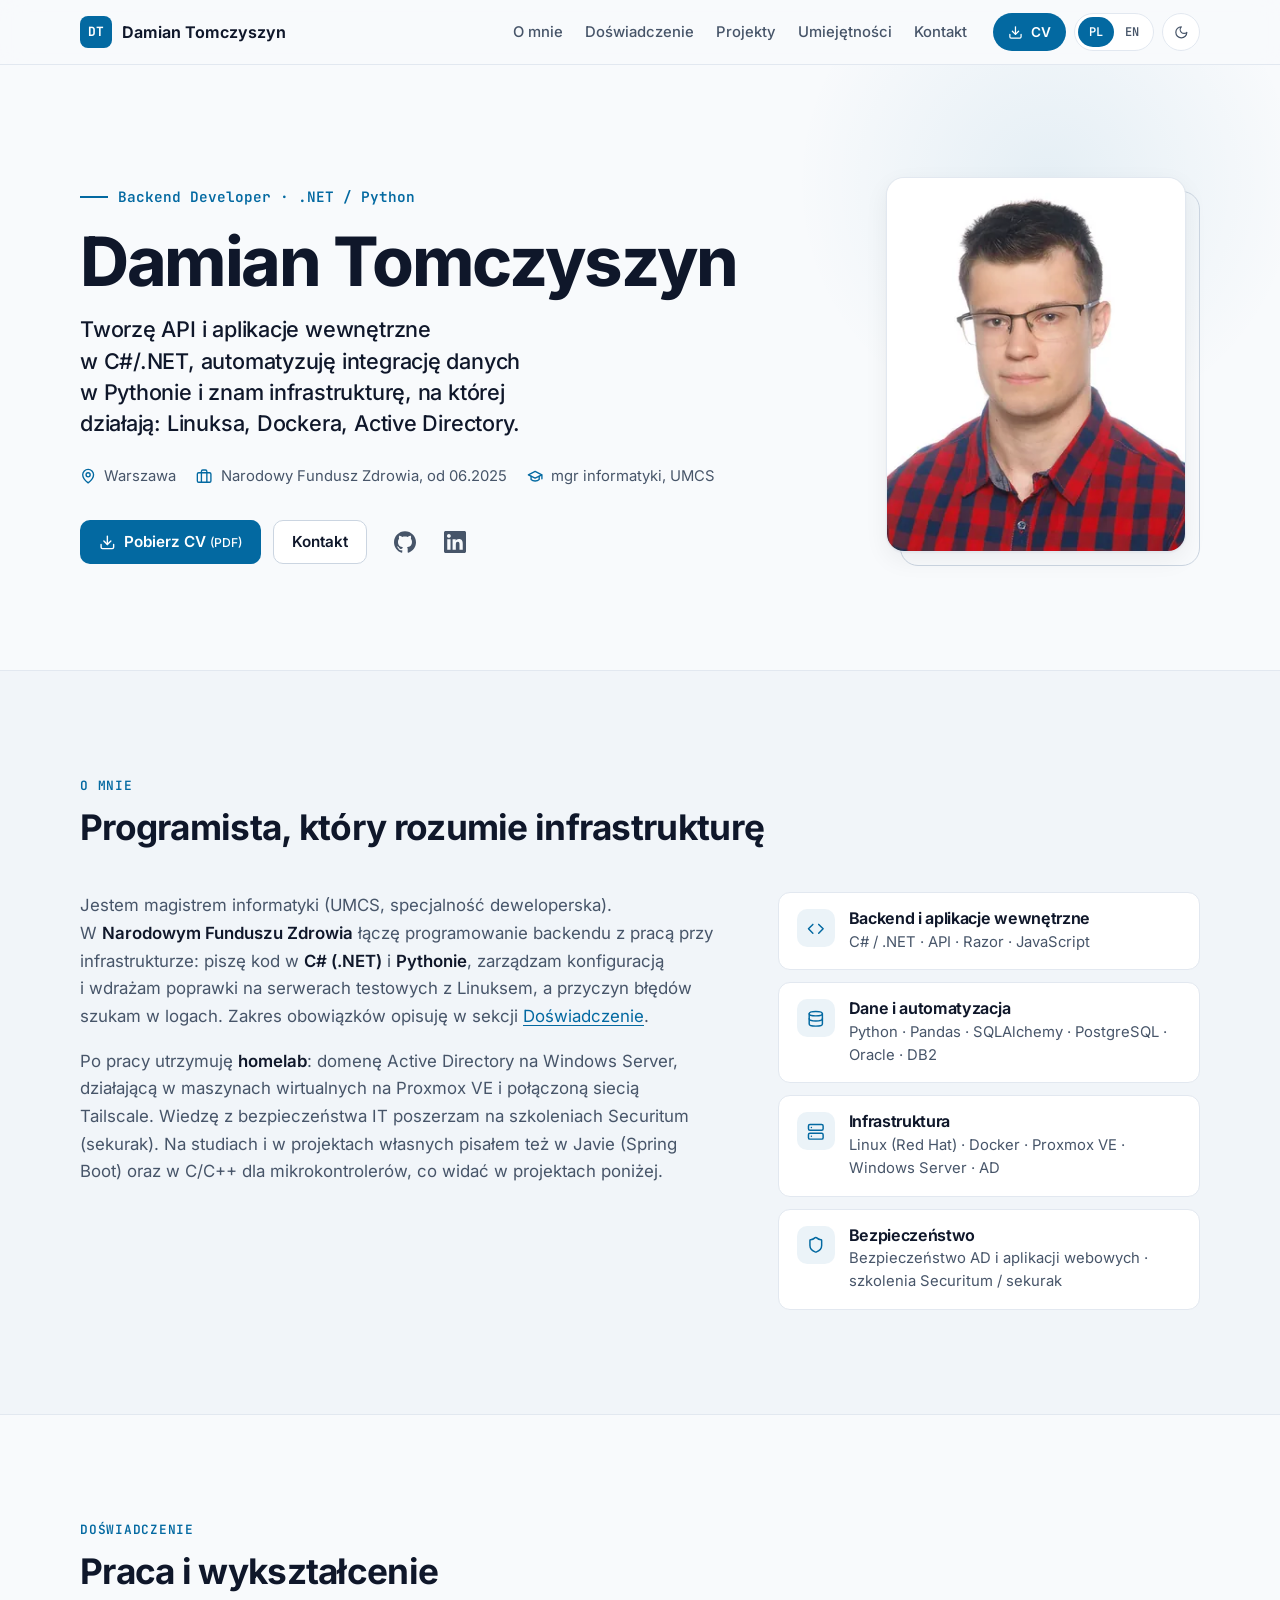
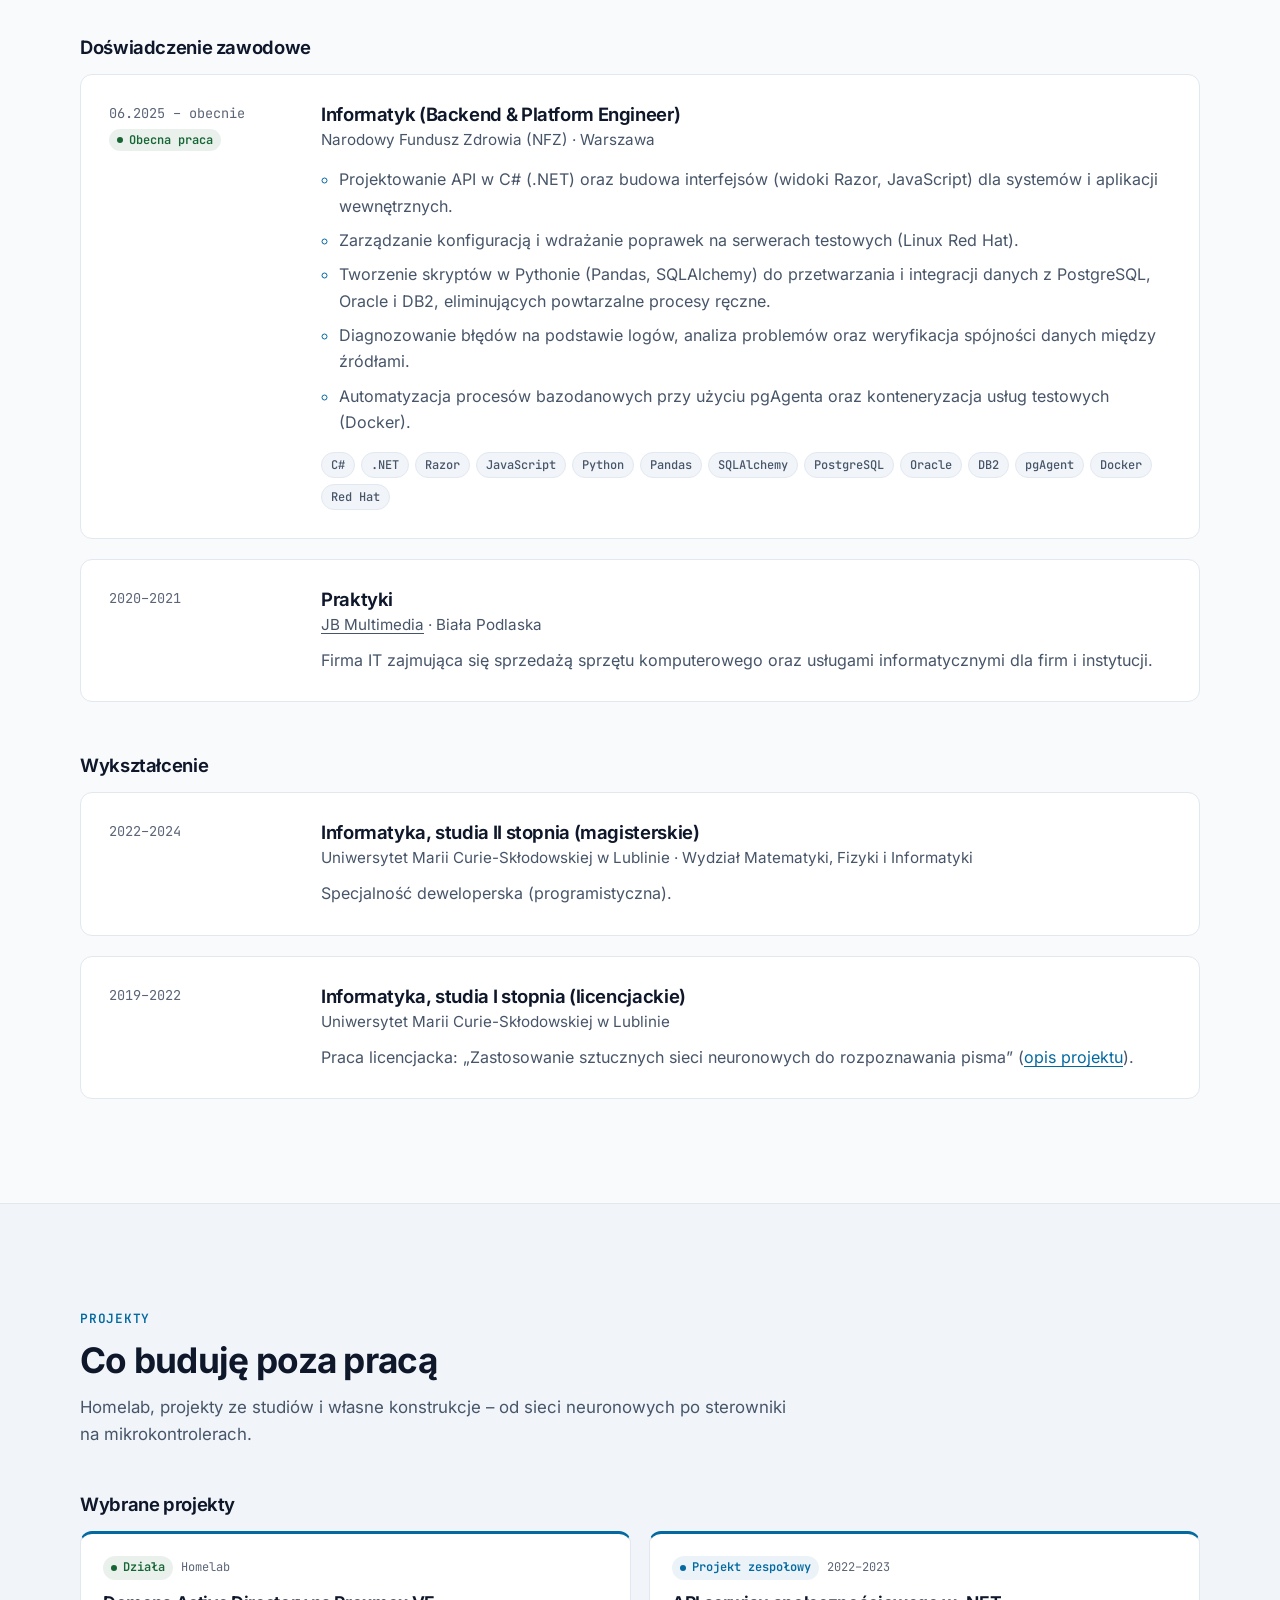
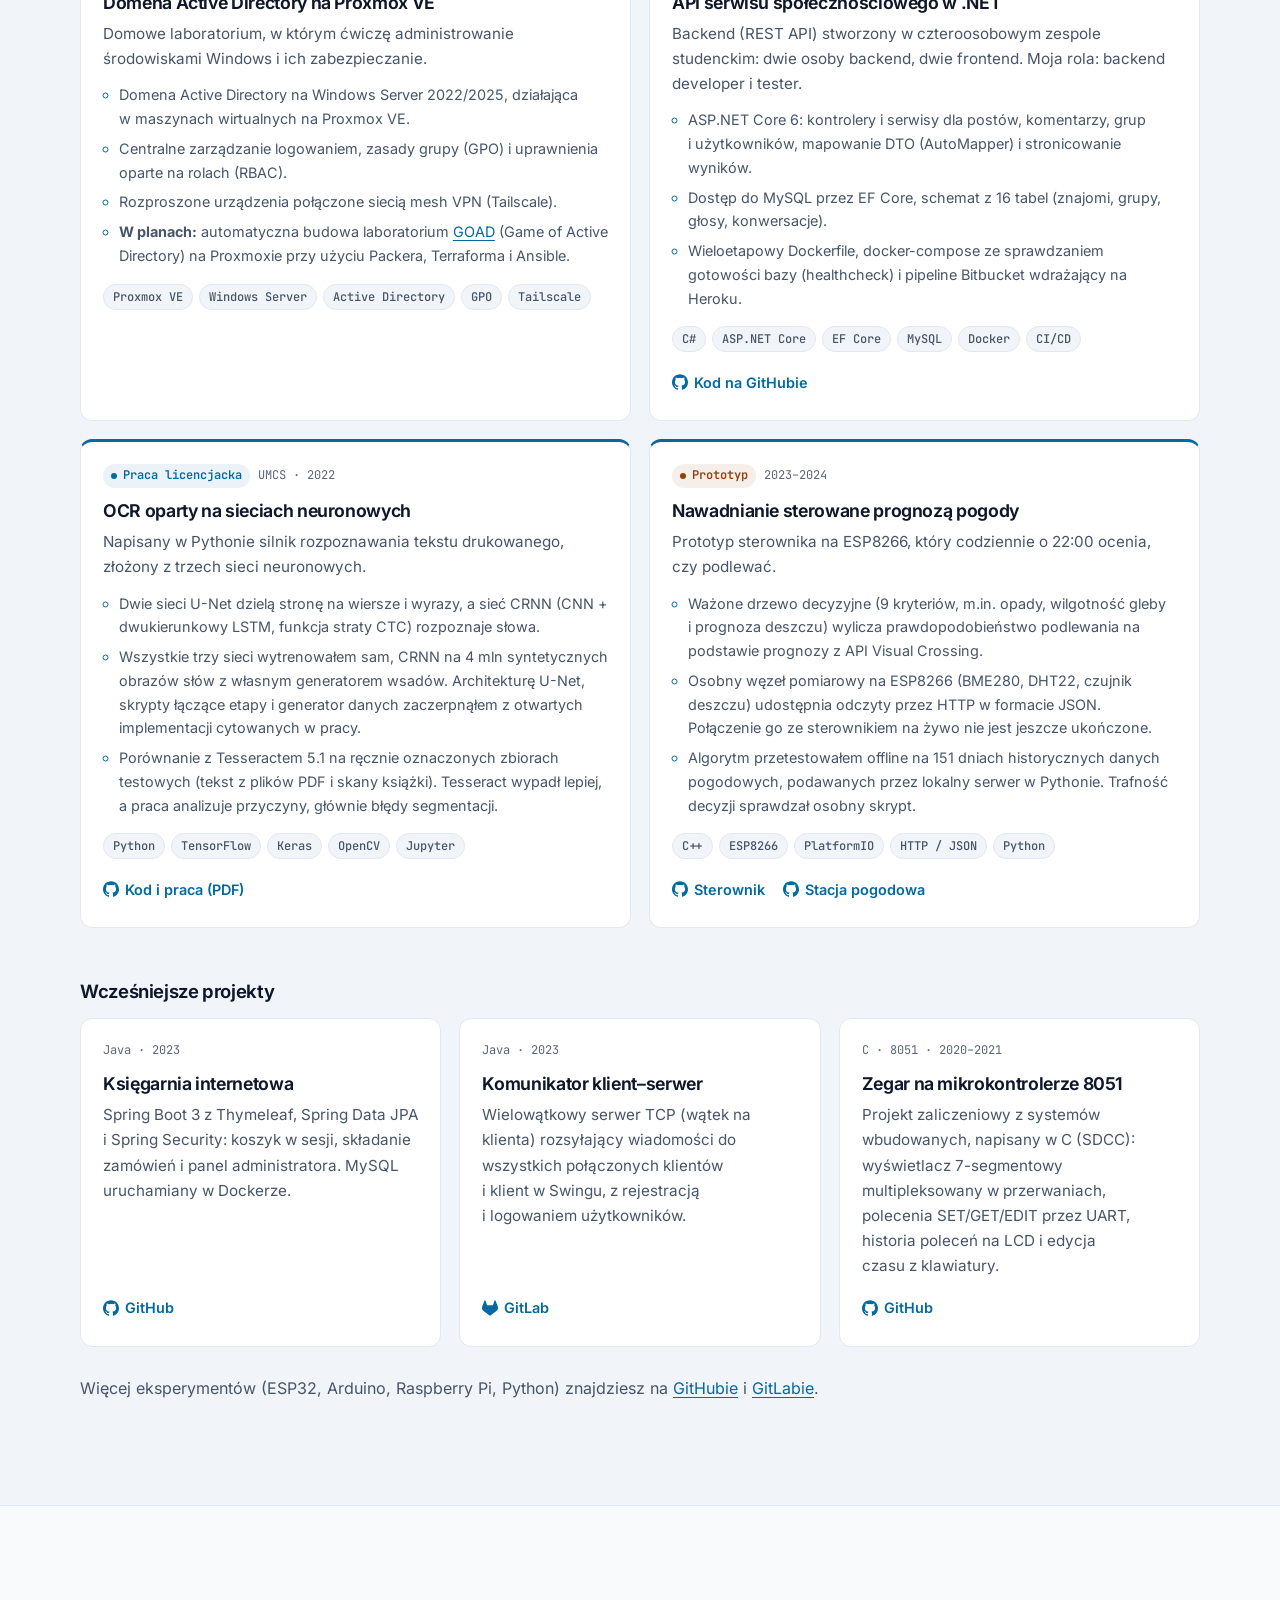
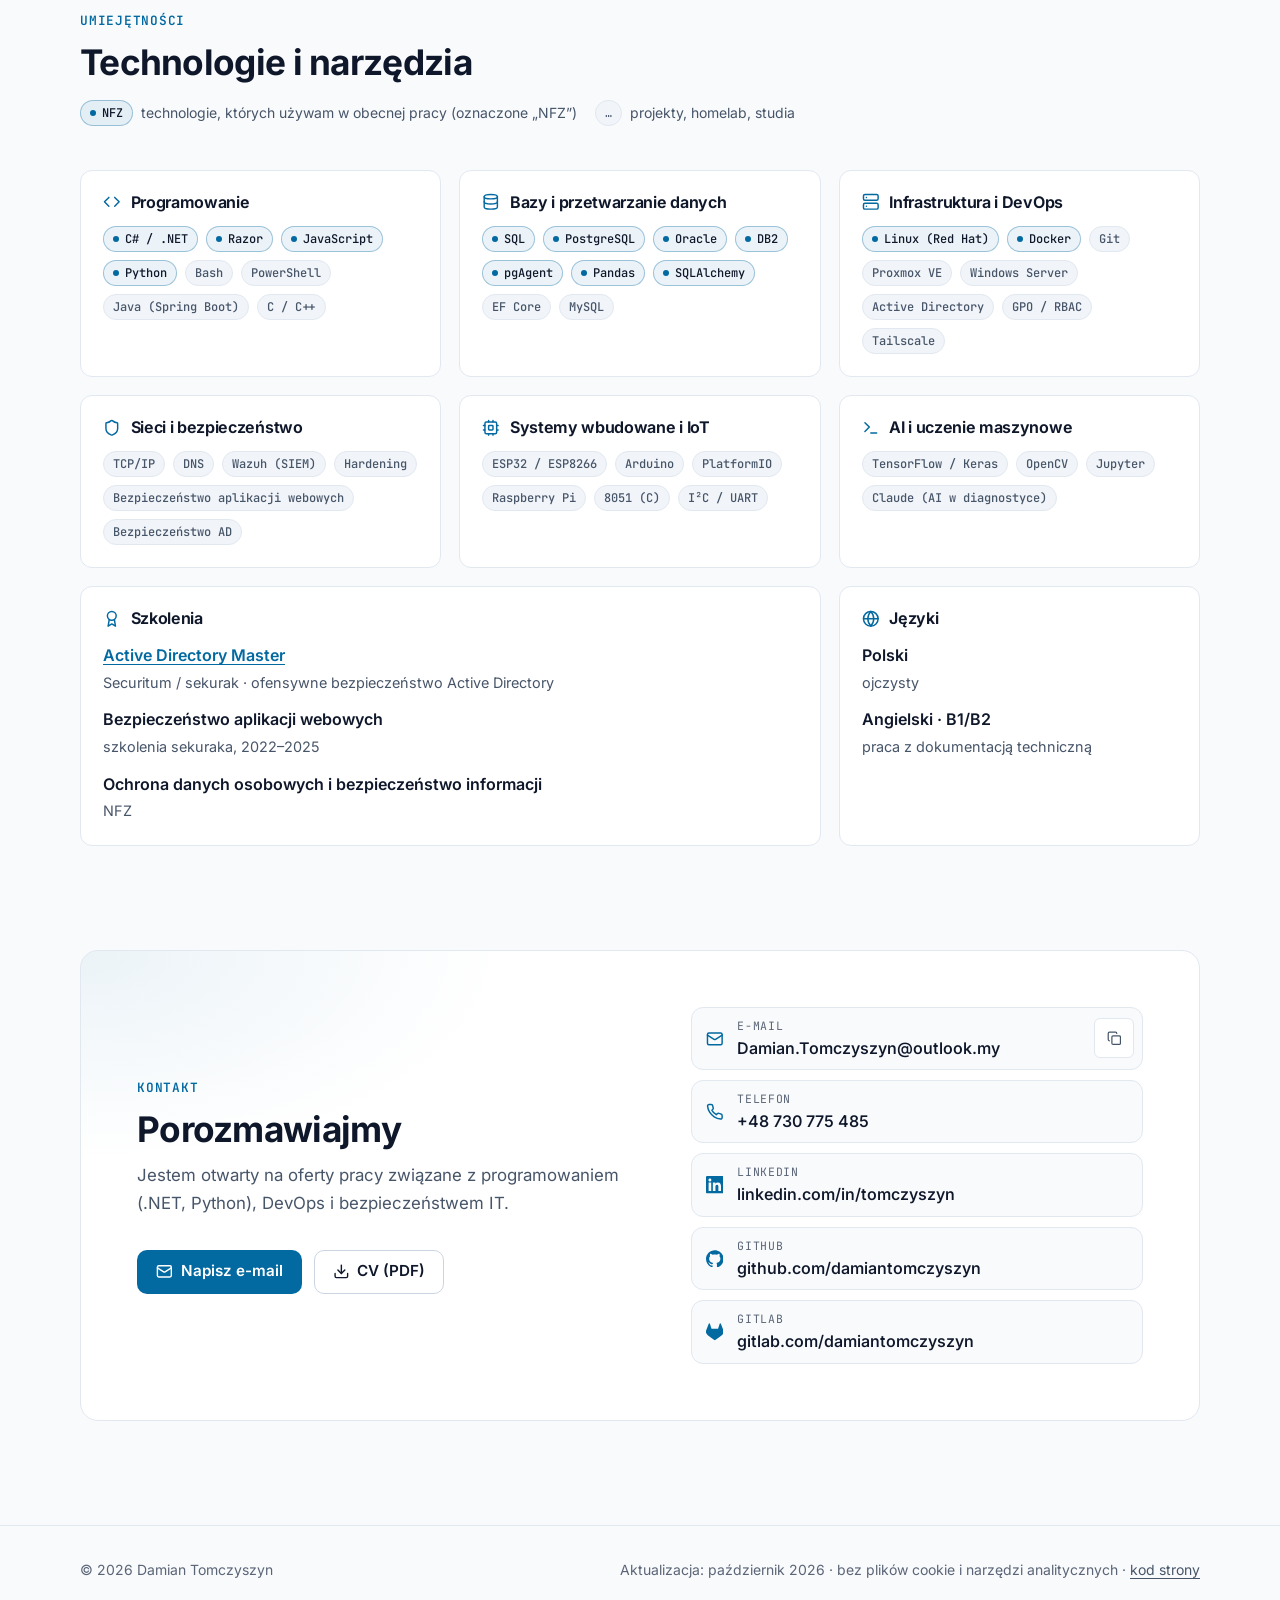
==== commit 30d4ed83: "Apply seven-lens review: accuracy, language, a11y, layout, print Content - Match claims to evidence:" ====
--- a/index.html
+++ b/index.html
@@ -1,28 +1,32 @@
 <!DOCTYPE html>
 <html lang="pl"
-      data-title-pl="Damian Tomczyszyn — Fullstack Developer (.NET / Python)"
-      data-title-en="Damian Tomczyszyn — Fullstack Developer (.NET / Python)"
-      data-description-pl="Fullstack developer (.NET / Python) z Warszawy. Projektuję API w C#, automatyzuję przetwarzanie danych w Pythonie i znam infrastrukturę: Linux, Docker, Proxmox, Active Directory."
-      data-description-en="Fullstack developer (.NET / Python) based in Warsaw, Poland. I design C# APIs, automate data processing in Python and know the infrastructure underneath: Linux, Docker, Proxmox, Active Directory.">
+      data-title-pl="Damian Tomczyszyn — Backend Developer (.NET / Python)"
+      data-title-en="Damian Tomczyszyn — Backend Developer (.NET / Python)"
+      data-description-pl="Backend developer (.NET / Python) z Warszawy. Tworzę API w C#, automatyzuję integrację danych w Pythonie i znam Linuksa, Dockera oraz Active Directory."
+      data-description-en="Backend developer (.NET / Python) in Warsaw, Poland. I build C# APIs, automate data integration in Python and know Linux, Docker and Active Directory.">
 <head>
     <meta charset="utf-8">
     <meta name="viewport" content="width=device-width, initial-scale=1">
-    <title>Damian Tomczyszyn — Fullstack Developer (.NET / Python)</title>
-    <meta name="description" content="Fullstack developer (.NET / Python) z Warszawy. Projektuję API w C#, automatyzuję przetwarzanie danych w Pythonie i znam infrastrukturę: Linux, Docker, Proxmox, Active Directory.">
+    <title>Damian Tomczyszyn — Backend Developer (.NET / Python)</title>
+    <meta name="description" content="Backend developer (.NET / Python) z Warszawy. Tworzę API w C#, automatyzuję integrację danych w Pythonie i znam Linuksa, Dockera oraz Active Directory.">
     <meta name="author" content="Damian Tomczyszyn">
-    <meta name="theme-color" content="#0f172a">
+    <meta name="theme-color" content="#f8fafc" media="(prefers-color-scheme: light)">
+    <meta name="theme-color" content="#0f172a" media="(prefers-color-scheme: dark)">
     <link rel="canonical" href="https://damiantomczyszyn.github.io/About-Me/">
+    <link rel="alternate" hreflang="pl" href="https://damiantomczyszyn.github.io/About-Me/">
+    <link rel="alternate" hreflang="en" href="https://damiantomczyszyn.github.io/About-Me/?lang=en">
+    <link rel="alternate" hreflang="x-default" href="https://damiantomczyszyn.github.io/About-Me/">
 
     <meta property="og:type" content="profile">
-    <meta property="og:title" content="Damian Tomczyszyn — Fullstack Developer (.NET / Python)">
-    <meta property="og:description" content="Fullstack developer (.NET / Python) z Warszawy. Projektuję API w C#, automatyzuję przetwarzanie danych w Pythonie i znam infrastrukturę: Linux, Docker, Proxmox, Active Directory.">
+    <meta property="og:title" content="Damian Tomczyszyn — Backend Developer (.NET / Python)">
+    <meta property="og:description" content="Backend developer (.NET / Python) z Warszawy. Tworzę API w C#, automatyzuję integrację danych w Pythonie i znam Linuksa, Dockera oraz Active Directory.">
     <meta property="og:url" content="https://damiantomczyszyn.github.io/About-Me/">
     <meta property="og:image" content="https://damiantomczyszyn.github.io/About-Me/img/og-image.jpg">
     <meta property="og:image:width" content="1200">
     <meta property="og:image:height" content="630">
-    <meta property="og:image:alt" content="Damian Tomczyszyn — Fullstack Developer (.NET / Python)">
+    <meta property="og:image:alt" content="Damian Tomczyszyn — Backend Developer (.NET / Python)">
     <meta property="og:locale" content="pl_PL">
-    <meta property="og:locale:alternate" content="en_US">
+    <meta property="og:locale:alternate" content="en_GB">
     <meta property="profile:first_name" content="Damian">
     <meta property="profile:last_name" content="Tomczyszyn">
     <meta name="twitter:card" content="summary_large_image">
@@ -31,6 +35,7 @@
     <link rel="icon" href="img/favicon-32.png" sizes="32x32" type="image/png">
     <link rel="apple-touch-icon" href="img/apple-touch-icon.png">
     <link rel="preload" href="fonts/inter-latin-wght-normal.woff2" as="font" type="font/woff2" crossorigin>
+    <link rel="preload" href="fonts/inter-latin-ext-wght-normal.woff2" as="font" type="font/woff2" crossorigin>
     <link rel="stylesheet" href="css/styles.css">
 
     <script>
@@ -41,7 +46,7 @@
                 l = new URLSearchParams(location.search).get("lang") || localStorage.getItem("dt-lang");
                 t = localStorage.getItem("dt-theme");
             } catch (e) {}
-            d.lang = l === "en" ? "en" : "pl";
+            d.lang = String(l).toLowerCase() === "en" ? "en" : "pl";
             if (t === "dark" || t === "light") d.setAttribute("data-theme", t);
             d.classList.add("js");
         })();
@@ -53,14 +58,15 @@
         "@context": "https://schema.org",
         "@type": "Person",
         "name": "Damian Tomczyszyn",
-        "jobTitle": "Fullstack Developer (.NET / Python)",
+        "jobTitle": "Informatyk (Backend & Platform Engineer)",
+        "worksFor": { "@type": "GovernmentOrganization", "name": "Narodowy Fundusz Zdrowia", "alternateName": "NFZ" },
         "url": "https://damiantomczyszyn.github.io/About-Me/",
         "image": "https://damiantomczyszyn.github.io/About-Me/img/profile-480.jpg",
         "email": "mailto:Damian.Tomczyszyn@outlook.my",
         "address": { "@type": "PostalAddress", "addressLocality": "Warszawa", "addressCountry": "PL" },
         "alumniOf": { "@type": "CollegeOrUniversity", "name": "Uniwersytet Marii Curie-Skłodowskiej w Lublinie", "alternateName": "Maria Curie-Skłodowska University" },
         "knowsLanguage": ["pl", "en"],
-        "knowsAbout": ["C#", ".NET", "Python", "JavaScript", "PostgreSQL", "Linux", "Docker", "Proxmox VE", "Active Directory"],
+        "knowsAbout": ["C#", ".NET", "Python", "JavaScript", "SQL", "PostgreSQL", "Linux", "Docker", "Proxmox VE", "Active Directory"],
         "sameAs": [
             "https://www.linkedin.com/in/tomczyszyn/",
             "https://github.com/damiantomczyszyn",
@@ -70,7 +76,7 @@
     </script>
 </head>
 <body>
-    <svg width="0" height="0" style="position:absolute" aria-hidden="true" focusable="false">
+    <svg class="sprite" aria-hidden="true" focusable="false">
         <symbol id="i-github" viewBox="0 0 24 24"><path d="M12 .297c-6.63 0-12 5.373-12 12 0 5.303 3.438 9.8 8.205 11.385.6.113.82-.258.82-.577 0-.285-.01-1.04-.015-2.04-3.338.724-4.042-1.61-4.042-1.61C4.422 18.07 3.633 17.7 3.633 17.7c-1.087-.744.084-.729.084-.729 1.205.084 1.838 1.236 1.838 1.236 1.07 1.835 2.809 1.305 3.495.998.108-.776.417-1.305.76-1.605-2.665-.3-5.466-1.332-5.466-5.93 0-1.31.465-2.38 1.235-3.22-.135-.303-.54-1.523.105-3.176 0 0 1.005-.322 3.3 1.23.96-.267 1.98-.399 3-.405 1.02.006 2.04.138 3 .405 2.28-1.552 3.285-1.23 3.285-1.23.645 1.653.24 2.873.12 3.176.765.84 1.23 1.91 1.23 3.22 0 4.61-2.805 5.625-5.475 5.92.42.36.81 1.096.81 2.22 0 1.606-.015 2.896-.015 3.286 0 .315.21.69.825.57C20.565 22.092 24 17.592 24 12.297c0-6.627-5.373-12-12-12"/></symbol>
         <symbol id="i-gitlab" viewBox="0 0 24 24"><path d="m23.6 9.593-.033-.086L20.3.98a.851.851 0 0 0-.336-.405.875.875 0 0 0-1 .054.875.875 0 0 0-.29.44L16.47 7.818H7.537L5.333 1.07a.857.857 0 0 0-.29-.441.875.875 0 0 0-1-.054.859.859 0 0 0-.336.405L.433 9.502l-.032.086a6.066 6.066 0 0 0 2.012 7.01l.01.009.03.021 4.977 3.727 2.462 1.863 1.5 1.132a1.008 1.008 0 0 0 1.22 0l1.499-1.132 2.461-1.863 5.006-3.75.013-.01a6.068 6.068 0 0 0 2.01-7.002z"/></symbol>
         <symbol id="i-linkedin" viewBox="0 0 24 24"><path d="M20.447 20.452h-3.554v-5.569c0-1.328-.027-3.037-1.852-3.037-1.853 0-2.136 1.445-2.136 2.939v5.667H9.351V9h3.414v1.561h.046c.477-.9 1.637-1.85 3.37-1.85 3.601 0 4.267 2.37 4.267 5.455v6.286zM5.337 7.433c-1.144 0-2.063-.926-2.063-2.065 0-1.138.92-2.063 2.063-2.063 1.14 0 2.064.925 2.064 2.063 0 1.139-.925 2.065-2.064 2.065zm1.782 13.019H3.555V9h3.564v11.452zM22.225 0H1.771C.792 0 0 .774 0 1.729v20.542C0 23.227.792 24 1.771 24h20.451C23.2 24 24 23.227 24 22.271V1.729C24 .774 23.2 0 22.222 0h.003z"/></symbol>
@@ -80,10 +86,10 @@
         <symbol id="i-briefcase" viewBox="0 0 24 24"><rect width="20" height="14" x="2" y="7" rx="2"/><path d="M16 21V5a2 2 0 0 0-2-2h-4a2 2 0 0 0-2 2v16"/></symbol>
         <symbol id="i-cap" viewBox="0 0 24 24"><path d="M22 10v6M2 10l10-5 10 5-10 5z"/><path d="M6 12v5c3 3 9 3 12 0v-5"/></symbol>
         <symbol id="i-download" viewBox="0 0 24 24"><path d="M21 15v4a2 2 0 0 1-2 2H5a2 2 0 0 1-2-2v-4"/><path d="m7 10 5 5 5-5"/><path d="M12 15V3"/></symbol>
-        <symbol id="i-arrow" viewBox="0 0 24 24"><path d="M7 7h10v10"/><path d="M7 17 17 7"/></symbol>
         <symbol id="i-sun" viewBox="0 0 24 24"><circle cx="12" cy="12" r="4"/><path d="M12 2v2M12 20v2M4.93 4.93l1.41 1.41M17.66 17.66l1.41 1.41M2 12h2M20 12h2M6.34 17.66l-1.41 1.41M19.07 4.93l-1.41 1.41"/></symbol>
         <symbol id="i-moon" viewBox="0 0 24 24"><path d="M12 3a6 6 0 0 0 9 9 9 9 0 1 1-9-9Z"/></symbol>
         <symbol id="i-menu" viewBox="0 0 24 24"><path d="M4 6h16M4 12h16M4 18h16"/></symbol>
+        <symbol id="i-copy" viewBox="0 0 24 24"><rect width="14" height="14" x="8" y="8" rx="2"/><path d="M4 16c-1.1 0-2-.9-2-2V4c0-1.1.9-2 2-2h10c1.1 0 2 .9 2 2"/></symbol>
         <symbol id="i-code" viewBox="0 0 24 24"><path d="m16 18 6-6-6-6"/><path d="m8 6-6 6 6 6"/></symbol>
         <symbol id="i-database" viewBox="0 0 24 24"><ellipse cx="12" cy="5" rx="9" ry="3"/><path d="M3 5v14a9 3 0 0 0 18 0V5"/><path d="M3 12a9 3 0 0 0 18 0"/></symbol>
         <symbol id="i-server" viewBox="0 0 24 24"><rect width="20" height="8" x="2" y="2" rx="2"/><rect width="20" height="8" x="2" y="14" rx="2"/><path d="M6 6h.01M6 18h.01"/></symbol>
@@ -98,14 +104,14 @@
 
     <header class="site-header">
         <div class="container site-header__inner">
-            <a class="brand" href="#top" aria-label="Damian Tomczyszyn">
+            <a class="brand" href="#top" aria-label="Damian Tomczyszyn, początek strony" data-label-pl="Damian Tomczyszyn, początek strony" data-label-en="Damian Tomczyszyn, back to top">
                 <span class="brand__mark" aria-hidden="true">DT</span>
-                <span class="brand__name">Damian Tomczyszyn</span>
+                <span class="brand__name" aria-hidden="true">Damian Tomczyszyn</span>
             </a>
 
-            <nav class="nav" id="site-nav" data-label-pl="Nawigacja główna" data-label-en="Main navigation" aria-label="Nawigacja główna">
+            <nav class="nav" id="site-nav" aria-label="Nawigacja główna" data-label-pl="Nawigacja główna" data-label-en="Main navigation">
                 <ul class="nav__list">
-                    <li><a class="nav__link" href="#o-mnie"><span lang="pl">O mnie</span><span lang="en">About</span></a></li>
+                    <li><a class="nav__link" href="#o-mnie"><span lang="pl">O&nbsp;mnie</span><span lang="en">About</span></a></li>
                     <li><a class="nav__link" href="#doswiadczenie"><span lang="pl">Doświadczenie</span><span lang="en">Experience</span></a></li>
                     <li><a class="nav__link" href="#projekty"><span lang="pl">Projekty</span><span lang="en">Projects</span></a></li>
                     <li><a class="nav__link" href="#umiejetnosci"><span lang="pl">Umiejętności</span><span lang="en">Skills</span></a></li>
@@ -114,15 +120,21 @@
             </nav>
 
             <div class="header-tools">
-                <div class="lang-switch" role="group" data-label-pl="Język strony" data-label-en="Page language" aria-label="Język strony">
+                <a class="btn btn--primary header-cv" href="docs/Damian_Tomczyszyn_CV_Uniwersalne.pdf" download="Damian_Tomczyszyn_CV.pdf"
+                   aria-label="Pobierz CV (PDF)" data-label-pl="Pobierz CV (PDF)" data-label-en="Download CV (PDF, in Polish)">
+                    <svg class="icon" aria-hidden="true"><use href="#i-download"/></svg>CV
+                </a>
+                <div class="lang-switch" role="group" aria-label="Język strony" data-label-pl="Język strony" data-label-en="Page language">
                     <button type="button" data-set-lang="pl" aria-pressed="true" title="Polski">PL</button>
                     <button type="button" data-set-lang="en" aria-pressed="false" title="English">EN</button>
                 </div>
-                <button type="button" class="icon-button theme-toggle" data-theme-toggle data-label-pl="Przełącz jasny / ciemny motyw" data-label-en="Toggle light / dark theme" aria-label="Przełącz jasny / ciemny motyw">
+                <button type="button" class="icon-button theme-toggle" data-theme-toggle aria-pressed="false"
+                        aria-label="Ciemny motyw" data-label-pl="Ciemny motyw" data-label-en="Dark theme">
                     <svg class="icon icon-moon" aria-hidden="true"><use href="#i-moon"/></svg>
                     <svg class="icon icon-sun" aria-hidden="true"><use href="#i-sun"/></svg>
                 </button>
-                <button type="button" class="icon-button menu-toggle" data-menu-toggle aria-controls="site-nav" aria-expanded="false" data-label-pl="Menu" data-label-en="Menu" aria-label="Menu">
+                <button type="button" class="icon-button menu-toggle" data-menu-toggle aria-controls="site-nav" aria-expanded="false"
+                        aria-label="Menu" data-label-pl="Menu" data-label-en="Menu">
                     <svg class="icon" aria-hidden="true"><use href="#i-menu"/></svg>
                 </button>
             </div>
@@ -134,40 +146,35 @@
         <section class="hero" id="top" aria-labelledby="hero-name">
             <div class="container hero__grid">
                 <div class="hero__text">
-                    <p class="hero__role">Fullstack Developer · .NET / Python</p>
+                    <p class="hero__role">Backend Developer · .NET / Python</p>
                     <h1 class="hero__name" id="hero-name">Damian Tomczyszyn</h1>
                     <p class="hero__tagline">
-                        <span lang="pl">Tworzę aplikacje w&nbsp;.NET i&nbsp;Pythonie, automatyzuję pracę z&nbsp;danymi i&nbsp;rozumiem infrastrukturę, na której to wszystko działa.</span>
-                        <span lang="en">I build .NET and Python applications, automate data work and understand the infrastructure it all runs on.</span>
-                    </p>
-                    <p class="hero__summary">
-                        <span lang="pl">W&nbsp;Narodowym Funduszu Zdrowia projektuję API w&nbsp;C# oraz interfejsy (Razor, JavaScript) dla systemów wewnętrznych, a&nbsp;w&nbsp;Pythonie piszę skrypty integrujące dane z&nbsp;PostgreSQL, Oracle i&nbsp;DB2. Po godzinach rozwijam homelab (Proxmox, Active Directory) i&nbsp;uczę się bezpieczeństwa IT.</span>
-                        <span lang="en">At Poland's National Health Fund (NFZ) I design C# APIs and Razor/JavaScript interfaces for internal systems, and write Python scripts that integrate data from PostgreSQL, Oracle and DB2. After hours I run a homelab (Proxmox, Active Directory) and study IT security.</span>
+                        <span lang="pl">Tworzę API i&nbsp;aplikacje wewnętrzne w&nbsp;C#/.NET, automatyzuję integrację danych w&nbsp;Pythonie i&nbsp;znam infrastrukturę, na której działają: Linuksa, Dockera, Active Directory.</span>
+                        <span lang="en">I build C#/.NET APIs and internal applications, automate data integration in Python, and know the infrastructure they run on: Linux, Docker and Active Directory.</span>
                     </p>
                     <ul class="hero__facts">
                         <li><svg class="icon" aria-hidden="true"><use href="#i-pin"/></svg> <span lang="pl">Warszawa</span><span lang="en">Warsaw, Poland</span></li>
-                        <li><svg class="icon" aria-hidden="true"><use href="#i-briefcase"/></svg> <span lang="pl">NFZ, od 06.2025</span><span lang="en">NFZ, since 06/2025</span></li>
-                        <li><svg class="icon" aria-hidden="true"><use href="#i-cap"/></svg> <span lang="pl">mgr informatyki, UMCS</span><span lang="en">MSc Computer Science, UMCS</span></li>
+                        <li><svg class="icon" aria-hidden="true"><use href="#i-briefcase"/></svg> <span lang="pl">Narodowy Fundusz Zdrowia, od 06.2025</span><span lang="en">National Health Fund (NFZ), since June 2025</span></li>
+                        <li><svg class="icon" aria-hidden="true"><use href="#i-cap"/></svg> <span lang="pl">mgr informatyki, UMCS</span><span lang="en">MSc in Computer Science, UMCS</span></li>
                     </ul>
                     <div class="hero__actions">
-                        <a class="btn btn--primary" href="docs/Damian_Tomczyszyn_CV_Uniwersalne.pdf" download>
+                        <a class="btn btn--primary" href="docs/Damian_Tomczyszyn_CV_Uniwersalne.pdf" download="Damian_Tomczyszyn_CV.pdf">
                             <svg class="icon" aria-hidden="true"><use href="#i-download"/></svg>
                             <span lang="pl">Pobierz CV <small>(PDF)</small></span>
-                            <span lang="en">Download CV <small>(PDF, Polish)</small></span>
+                            <span lang="en">Download CV <small>(PDF, in Polish)</small></span>
                         </a>
                         <a class="btn btn--ghost" href="#kontakt"><span lang="pl">Kontakt</span><span lang="en">Get in touch</span></a>
                         <div class="hero__social">
                             <a class="social-link" href="https://github.com/damiantomczyszyn" aria-label="GitHub"><svg class="icon icon--fill" aria-hidden="true"><use href="#i-github"/></svg></a>
                             <a class="social-link" href="https://www.linkedin.com/in/tomczyszyn/" aria-label="LinkedIn"><svg class="icon icon--fill" aria-hidden="true"><use href="#i-linkedin"/></svg></a>
-                            <a class="social-link" href="https://gitlab.com/damiantomczyszyn" aria-label="GitLab"><svg class="icon icon--fill" aria-hidden="true"><use href="#i-gitlab"/></svg></a>
                         </div>
                     </div>
                 </div>
                 <div class="hero__photo">
                     <picture>
-                        <source type="image/webp" srcset="img/profile-320.webp 320w, img/profile-480.webp 480w" sizes="(max-width: 720px) 148px, 300px">
-                        <img src="img/profile-480.jpg" srcset="img/profile-320.jpg 320w, img/profile-480.jpg 480w" sizes="(max-width: 720px) 148px, 300px"
-                             width="480" height="600" alt="Zdjęcie portretowe: Damian Tomczyszyn" data-alt-pl="Zdjęcie portretowe: Damian Tomczyszyn" data-alt-en="Portrait photo of Damian Tomczyszyn" fetchpriority="high">
+                        <source type="image/webp" srcset="img/profile-320.webp 320w, img/profile-480.webp 480w" sizes="(max-width: 720px) 96px, 300px">
+                        <img src="img/profile-480.jpg" srcset="img/profile-320.jpg 320w, img/profile-480.jpg 480w" sizes="(max-width: 720px) 96px, 300px"
+                             width="480" height="600" alt="Zdjęcie portretowe Damiana Tomczyszyna" data-alt-pl="Zdjęcie portretowe Damiana Tomczyszyna" data-alt-en="Portrait of Damian Tomczyszyn" fetchpriority="high">
                     </picture>
                 </div>
             </div>
@@ -177,38 +184,32 @@
         <section class="section section--alt" id="o-mnie" aria-labelledby="about-title">
             <div class="container">
                 <div class="section__head">
-                    <span class="eyebrow"><span lang="pl">O mnie</span><span lang="en">About</span></span>
+                    <p class="eyebrow"><span lang="pl">O&nbsp;mnie</span><span lang="en">About</span></p>
                     <h2 class="section__title" id="about-title">
                         <span lang="pl">Programista, który rozumie infrastrukturę</span>
-                        <span lang="en">A developer who understands the infrastructure</span>
+                        <span lang="en">A developer who understands infrastructure</span>
                     </h2>
                 </div>
                 <div class="about">
                     <div class="prose">
                         <p lang="pl">
-                            Jestem magistrem informatyki (UMCS, specjalność deweloperska). Od czerwca 2025&nbsp;r. pracuję jako informatyk w&nbsp;<strong>Narodowym Funduszu Zdrowia</strong>. W&nbsp;praktyce łączę rolę backend developera i&nbsp;inżyniera platformy: projektuję API w&nbsp;<strong>C# (.NET)</strong> i&nbsp;interfejsy dla systemów wewnętrznych, zarządzam konfiguracją i&nbsp;wdrażam poprawki na serwerach testowych z&nbsp;<strong>Linuksem (RedHat)</strong>, a&nbsp;przyczyn błędów szukam w&nbsp;logach.
+                            Jestem magistrem informatyki (UMCS, specjalność deweloperska). W&nbsp;<strong>Narodowym Funduszu Zdrowia</strong> łączę programowanie backendu z&nbsp;pracą przy infrastrukturze: piszę kod w&nbsp;<strong>C# (.NET)</strong> i&nbsp;<strong>Pythonie</strong>, zarządzam konfiguracją i&nbsp;wdrażam poprawki na serwerach testowych z&nbsp;Linuksem, a&nbsp;przyczyn błędów szukam w&nbsp;logach. Zakres obowiązków opisuję w&nbsp;sekcji <a href="#doswiadczenie">Doświadczenie</a>.
                         </p>
                         <p lang="en">
-                            I hold an MSc in Computer Science (UMCS, software development track). Since June 2025 I've worked as an IT specialist at Poland's <strong>National Health Fund (NFZ)</strong>. In practice the role combines backend development and platform work: I design <strong>C# (.NET)</strong> APIs and interfaces for internal systems, manage configuration and deploy fixes on <strong>Linux (RedHat)</strong> test servers, and trace bugs through the logs.
+                            I hold an MSc in Computer Science (UMCS, software development track). At Poland’s <strong>National Health Fund (NFZ)</strong> my work combines backend development with infrastructure: I write <strong>C# (.NET)</strong> and <strong>Python</strong> code, manage configuration and deploy fixes on Linux test servers, and dig through logs to find the root cause of bugs. My responsibilities are listed under <a href="#doswiadczenie">Experience</a>.
                         </p>
                         <p lang="pl">
-                            Dużą część pracy stanowią dane: piszę skrypty w&nbsp;<strong>Pythonie</strong> (Pandas, SQLAlchemy), które łączą i&nbsp;weryfikują dane z&nbsp;PostgreSQL, Oracle i&nbsp;DB2, oraz automatyzuję zadania bazodanowe w&nbsp;pgAgent. Dzięki temu powtarzalne, ręczne procesy przestają być ręczne.
+                            Po pracy utrzymuję <strong>homelab</strong>: domenę Active Directory na Windows Server, działającą w&nbsp;maszynach wirtualnych na Proxmox VE i&nbsp;połączoną siecią Tailscale. Wiedzę z&nbsp;bezpieczeństwa IT poszerzam na szkoleniach Securitum (sekurak). Na studiach i&nbsp;w&nbsp;projektach własnych pisałem też w&nbsp;Javie (Spring Boot) oraz w&nbsp;C/C++ dla mikrokontrolerów, co widać w&nbsp;projektach poniżej.
                         </p>
                         <p lang="en">
-                            A large part of the job is data: I write <strong>Python</strong> scripts (Pandas, SQLAlchemy) that combine and validate data from PostgreSQL, Oracle and DB2, and I automate database jobs with pgAgent, so that repetitive manual processes stop being manual.
-                        </p>
-                        <p lang="pl">
-                            Po pracy utrzymuję <strong>homelab</strong>: domenę Active Directory na Windows Server, uruchomioną na Proxmox VE i&nbsp;spiętą siecią Tailscale. Bezpieczeństwo IT rozwijam na szkoleniach Securitum (sekurak). Wcześniej programowałem w&nbsp;Javie (Spring Boot) oraz w&nbsp;C/C++ dla mikrokontrolerów, co widać w&nbsp;projektach poniżej.
-                        </p>
-                        <p lang="en">
-                            Outside work I run a <strong>homelab</strong>: an Active Directory domain on Windows Server, hosted on Proxmox VE and connected with Tailscale. I build my security skills through Securitum (sekurak) trainings. Before .NET I wrote Java (Spring Boot) and C/C++ for microcontrollers, which you can see in the projects below.
+                            Outside work I run a <strong>homelab</strong>: an Active Directory domain on Windows Server, running in VMs on Proxmox VE and connected with Tailscale. I’m building my security knowledge through Securitum (sekurak) training courses. At university and in personal projects I also wrote Java (Spring Boot) and C/C++ for microcontrollers, as the projects below show.
                         </p>
                     </div>
                     <ul class="focus-list">
                         <li class="focus-item">
                             <span class="focus-item__icon"><svg class="icon" aria-hidden="true"><use href="#i-code"/></svg></span>
                             <div>
-                                <h3><span lang="pl">Backend i&nbsp;fullstack</span><span lang="en">Backend &amp; fullstack</span></h3>
+                                <h3><span lang="pl">Backend i&nbsp;aplikacje wewnętrzne</span><span lang="en">Backend &amp; internal apps</span></h3>
                                 <p>C# / .NET · API · Razor · JavaScript</p>
                             </div>
                         </li>
@@ -223,15 +224,15 @@
                             <span class="focus-item__icon"><svg class="icon" aria-hidden="true"><use href="#i-server"/></svg></span>
                             <div>
                                 <h3><span lang="pl">Infrastruktura</span><span lang="en">Infrastructure</span></h3>
-                                <p>Linux (RedHat) · Docker · Proxmox VE · Windows Server · AD</p>
+                                <p>Linux (Red Hat) · Docker · Proxmox VE · Windows Server · AD</p>
                             </div>
                         </li>
                         <li class="focus-item">
                             <span class="focus-item__icon"><svg class="icon" aria-hidden="true"><use href="#i-shield"/></svg></span>
                             <div>
                                 <h3><span lang="pl">Bezpieczeństwo</span><span lang="en">Security</span></h3>
-                                <p lang="pl">Bezpieczeństwo AD i&nbsp;aplikacji WWW · szkolenia Securitum / sekurak</p>
-                                <p lang="en">AD and web application security · Securitum / sekurak trainings</p>
+                                <p lang="pl">Bezpieczeństwo AD i&nbsp;aplikacji webowych · szkolenia Securitum / sekurak</p>
+                                <p lang="en">AD and web application security · Securitum / sekurak training</p>
                             </div>
                         </li>
                     </ul>
@@ -243,45 +244,46 @@
         <section class="section" id="doswiadczenie" aria-labelledby="exp-title">
             <div class="container">
                 <div class="section__head">
-                    <span class="eyebrow"><span lang="pl">Doświadczenie</span><span lang="en">Experience</span></span>
+                    <p class="eyebrow"><span lang="pl">Doświadczenie</span><span lang="en">Experience</span></p>
                     <h2 class="section__title" id="exp-title">
                         <span lang="pl">Praca i&nbsp;wykształcenie</span>
                         <span lang="en">Work &amp; education</span>
                     </h2>
                 </div>
 
+                <h3 class="subhead subhead--first"><span lang="pl">Doświadczenie zawodowe</span><span lang="en">Work experience</span></h3>
                 <ol class="timeline" role="list">
                     <li class="entry">
                         <div class="entry__when">
                             <span lang="pl">06.2025 – obecnie</span><span lang="en">Jun 2025 – present</span><br>
-                            <span class="now"><span lang="pl">Obecnie</span><span lang="en">Current</span></span>
+                            <span class="now"><span lang="pl">Obecna praca</span><span lang="en">Current role</span></span>
                         </div>
                         <div class="entry__body">
-                            <h3 class="entry__title"><span lang="pl">Informatyk (Backend &amp; Platform Engineer)</span><span lang="en">IT Specialist (Backend &amp; Platform Engineer)</span></h3>
-                            <p class="entry__org"><span lang="pl">Narodowy Fundusz Zdrowia (NFZ) · Warszawa</span><span lang="en">National Health Fund of Poland (NFZ) · Warsaw</span></p>
+                            <h4 class="entry__title"><span lang="pl">Informatyk (Backend &amp; Platform Engineer)</span><span lang="en">IT Specialist (Backend &amp; Platform Engineer)</span></h4>
+                            <p class="entry__org"><span lang="pl">Narodowy Fundusz Zdrowia (NFZ) · Warszawa</span><span lang="en">Poland’s National Health Fund (NFZ) · Warsaw</span></p>
                             <ul class="entry__points" lang="pl">
                                 <li>Projektowanie API w&nbsp;C# (.NET) oraz budowa interfejsów (widoki Razor, JavaScript) dla systemów i&nbsp;aplikacji wewnętrznych.</li>
-                                <li>Zarządzanie konfiguracją i&nbsp;wdrażanie poprawek na serwerach testowych (Linux RedHat).</li>
-                                <li>Skrypty w&nbsp;Pythonie (Pandas, SQLAlchemy) do przetwarzania i&nbsp;integracji danych z&nbsp;PostgreSQL, Oracle i&nbsp;DB2, eliminujące powtarzalne procesy manualne.</li>
+                                <li>Zarządzanie konfiguracją i&nbsp;wdrażanie poprawek na serwerach testowych (Linux Red Hat).</li>
+                                <li>Tworzenie skryptów w&nbsp;Pythonie (Pandas, SQLAlchemy) do przetwarzania i&nbsp;integracji danych z&nbsp;PostgreSQL, Oracle i&nbsp;DB2, eliminujących powtarzalne procesy ręczne.</li>
                                 <li>Diagnozowanie błędów na podstawie logów, analiza problemów oraz weryfikacja spójności danych między źródłami.</li>
-                                <li>Automatyzacja procesów bazodanowych w&nbsp;pgAgent oraz konteneryzacja usług testowych (Docker).</li>
+                                <li>Automatyzacja procesów bazodanowych przy użyciu pgAgenta oraz konteneryzacja usług testowych (Docker).</li>
                             </ul>
                             <ul class="entry__points" lang="en">
                                 <li>Designing C# (.NET) APIs and building interfaces (Razor views, JavaScript) for internal systems and applications.</li>
-                                <li>Managing configuration and deploying fixes on test servers (Linux RedHat).</li>
-                                <li>Python scripts (Pandas, SQLAlchemy) that process and integrate data from PostgreSQL, Oracle and DB2, replacing repetitive manual work.</li>
+                                <li>Managing configuration and deploying fixes on test servers (Red Hat Linux).</li>
+                                <li>Writing Python scripts (Pandas, SQLAlchemy) that process and integrate data from PostgreSQL, Oracle and DB2, replacing repetitive manual work.</li>
                                 <li>Diagnosing bugs from logs, analysing issues and validating data consistency across sources.</li>
                                 <li>Automating database jobs with pgAgent and running test services in Docker containers.</li>
                             </ul>
                             <ul class="tag-list" aria-label="Technologie" data-label-pl="Technologie" data-label-en="Technologies">
-                                <li class="tag">C#</li><li class="tag">.NET</li><li class="tag">Razor</li><li class="tag">JavaScript</li><li class="tag">Python</li><li class="tag">Pandas</li><li class="tag">SQLAlchemy</li><li class="tag">PostgreSQL</li><li class="tag">Oracle</li><li class="tag">DB2</li><li class="tag">pgAgent</li><li class="tag">Docker</li><li class="tag">RedHat</li>
+                                <li class="tag">C#</li><li class="tag">.NET</li><li class="tag">Razor</li><li class="tag">JavaScript</li><li class="tag">Python</li><li class="tag">Pandas</li><li class="tag">SQLAlchemy</li><li class="tag">PostgreSQL</li><li class="tag">Oracle</li><li class="tag">DB2</li><li class="tag">pgAgent</li><li class="tag">Docker</li><li class="tag">Red Hat</li>
                             </ul>
                         </div>
                     </li>
                     <li class="entry">
-                        <div class="entry__when">2020 – 2021</div>
+                        <div class="entry__when">2020–2021</div>
                         <div class="entry__body">
-                            <h3 class="entry__title"><span lang="pl">Praktyki</span><span lang="en">Internship</span></h3>
+                            <h4 class="entry__title"><span lang="pl">Praktyki</span><span lang="en">Internship</span></h4>
                             <p class="entry__org"><a href="https://jbmultimedia.pl/">JB Multimedia</a> · Biała Podlaska</p>
                             <p class="entry__note">
                                 <span lang="pl">Firma IT zajmująca się sprzedażą sprzętu komputerowego oraz usługami informatycznymi dla firm i&nbsp;instytucji.</span>
@@ -294,12 +296,12 @@
                 <h3 class="subhead"><span lang="pl">Wykształcenie</span><span lang="en">Education</span></h3>
                 <ol class="timeline" role="list">
                     <li class="entry">
-                        <div class="entry__when">2022 – 2024</div>
+                        <div class="entry__when">2022–2024</div>
                         <div class="entry__body">
-                            <h3 class="entry__title">
-                                <span lang="pl">Informatyka, studia II stopnia (magister)</span>
+                            <h4 class="entry__title">
+                                <span lang="pl">Informatyka, studia II&nbsp;stopnia (magisterskie)</span>
                                 <span lang="en">MSc in Computer Science</span>
-                            </h3>
+                            </h4>
                             <p class="entry__org">
                                 <span lang="pl">Uniwersytet Marii Curie-Skłodowskiej w&nbsp;Lublinie · Wydział Matematyki, Fizyki i&nbsp;Informatyki</span>
                                 <span lang="en">Maria Curie-Skłodowska University (UMCS), Lublin · Faculty of Mathematics, Physics and Computer Science</span>
@@ -311,19 +313,19 @@
                         </div>
                     </li>
                     <li class="entry">
-                        <div class="entry__when">2019 – 2022</div>
+                        <div class="entry__when">2019–2022</div>
                         <div class="entry__body">
-                            <h3 class="entry__title">
-                                <span lang="pl">Informatyka, studia I stopnia (licencjat)</span>
+                            <h4 class="entry__title">
+                                <span lang="pl">Informatyka, studia I&nbsp;stopnia (licencjackie)</span>
                                 <span lang="en">BSc in Computer Science</span>
-                            </h3>
+                            </h4>
                             <p class="entry__org">
                                 <span lang="pl">Uniwersytet Marii Curie-Skłodowskiej w&nbsp;Lublinie</span>
                                 <span lang="en">Maria Curie-Skłodowska University (UMCS), Lublin</span>
                             </p>
                             <p class="entry__note">
                                 <span lang="pl">Praca licencjacka: „Zastosowanie sztucznych sieci neuronowych do rozpoznawania pisma” (<a href="#projekt-ocr">opis projektu</a>).</span>
-                                <span lang="en">Thesis: “Applying artificial neural networks to text recognition” (<a href="#projekt-ocr">see the project</a>).</span>
+                                <span lang="en">Thesis: “Application of artificial neural networks for text recognition” (<a href="#projekt-ocr">see the project</a>).</span>
                             </p>
                         </div>
                     </li>
@@ -335,43 +337,76 @@
         <section class="section section--alt" id="projekty" aria-labelledby="projects-title">
             <div class="container">
                 <div class="section__head">
-                    <span class="eyebrow"><span lang="pl">Projekty</span><span lang="en">Projects</span></span>
+                    <p class="eyebrow"><span lang="pl">Projekty</span><span lang="en">Projects</span></p>
                     <h2 class="section__title" id="projects-title">
-                        <span lang="pl">Wybrane projekty</span>
-                        <span lang="en">Selected projects</span>
+                        <span lang="pl">Co buduję poza pracą</span>
+                        <span lang="en">What I build outside work</span>
                     </h2>
                     <p class="section__lead">
-                        <span lang="pl">Projekty spoza pracy: homelab, prace dyplomowe i&nbsp;rzeczy zbudowane od zera, od sieci neuronowych po sterowniki na mikrokontrolerach.</span>
-                        <span lang="en">Work outside the day job: my homelab, university theses and things built from scratch, from neural networks to microcontroller firmware.</span>
+                        <span lang="pl">Homelab, projekty ze studiów i&nbsp;własne konstrukcje – od sieci neuronowych po sterowniki na mikrokontrolerach.</span>
+                        <span lang="en">My homelab, university projects and hands-on builds, from neural networks to microcontroller firmware.</span>
                     </p>
                 </div>
 
+                <h3 class="subhead subhead--first"><span lang="pl">Wybrane projekty</span><span lang="en">Selected projects</span></h3>
                 <ul class="projects projects--featured" role="list">
                     <li class="project project--featured">
                         <div class="project__meta">
                             <span class="status status--done"><span lang="pl">Działa</span><span lang="en">Running</span></span>
                             <span>Homelab</span>
                         </div>
-                        <h3 class="project__title"><span lang="pl">Domena Active Directory na Proxmox VE</span><span lang="en">Active Directory domain on Proxmox VE</span></h3>
+                        <h4 class="project__title"><span lang="pl">Domena Active Directory na Proxmox VE</span><span lang="en">Active Directory domain on Proxmox VE</span></h4>
                         <p class="project__desc">
-                            <span lang="pl">Domowe laboratorium, w&nbsp;którym ćwiczę administrację i&nbsp;bezpieczeństwo środowisk Windows.</span>
-                            <span lang="en">A home lab where I practise administering and securing Windows environments.</span>
+                            <span lang="pl">Domowe laboratorium, w&nbsp;którym ćwiczę administrowanie środowiskami Windows i&nbsp;ich zabezpieczanie.</span>
+                            <span lang="en">A homelab where I practise administering and securing Windows environments.</span>
                         </p>
                         <ul class="project__points" lang="pl">
-                            <li>Domena Active Directory na Windows Server 2022/2025, uruchomiona na wirtualizacji Proxmox VE.</li>
-                            <li>Centralne zarządzanie logowaniem, zasadami grupy (GPO) i&nbsp;uprawnieniami (RBAC).</li>
+                            <li>Domena Active Directory na Windows Server 2022/2025, działająca w&nbsp;maszynach wirtualnych na Proxmox VE.</li>
+                            <li>Centralne zarządzanie logowaniem, zasady grupy (GPO) i&nbsp;uprawnienia oparte na rolach (RBAC).</li>
                             <li>Rozproszone urządzenia połączone siecią mesh VPN (Tailscale).</li>
-                            <li><strong>W&nbsp;trakcie:</strong> automatyczne stawianie laboratorium <a href="https://github.com/Orange-Cyberdefense/GOAD">GOAD</a> (Game of Active Directory) przy użyciu Packera, Terraforma i&nbsp;Ansible.</li>
+                            <li><strong>W&nbsp;planach:</strong> automatyczna budowa laboratorium <a href="https://github.com/Orange-Cyberdefense/GOAD">GOAD</a> (Game of Active Directory) na Proxmoxie przy użyciu Packera, Terraforma i&nbsp;Ansible.</li>
                         </ul>
                         <ul class="project__points" lang="en">
-                            <li>Active Directory domain on Windows Server 2022/2025, running on Proxmox VE.</li>
-                            <li>Centralised sign-in, Group Policy (GPO) and role-based permissions (RBAC).</li>
+                            <li>Active Directory domain on Windows Server 2022/2025, running in VMs on Proxmox VE.</li>
+                            <li>Centralised sign-in management, Group Policy Objects (GPOs) and role-based access control (RBAC).</li>
                             <li>Distributed devices connected through a Tailscale mesh VPN.</li>
-                            <li><strong>In progress:</strong> provisioning the <a href="https://github.com/Orange-Cyberdefense/GOAD">GOAD</a> (Game of Active Directory) lab automatically with Packer, Terraform and Ansible.</li>
-                        </ul>
-                        <ul class="tag-list" data-label-pl="Technologie" data-label-en="Technologies" aria-label="Technologie">
+                            <li><strong>Roadmap:</strong> automating the build of the <a href="https://github.com/Orange-Cyberdefense/GOAD">GOAD</a> (Game of Active Directory) lab on Proxmox with Packer, Terraform and Ansible.</li>
+                        </ul>
+                        <ul class="tag-list" aria-label="Technologie" data-label-pl="Technologie" data-label-en="Technologies">
                             <li class="tag">Proxmox VE</li><li class="tag">Windows Server</li><li class="tag">Active Directory</li><li class="tag">GPO</li><li class="tag">Tailscale</li>
                         </ul>
+                    </li>
+
+                    <li class="project project--featured">
+                        <div class="project__meta">
+                            <span class="status status--edu"><span lang="pl">Projekt zespołowy</span><span lang="en">Team project</span></span>
+                            <span>2022–2023</span>
+                        </div>
+                        <h4 class="project__title"><span lang="pl">API serwisu społecznościowego w&nbsp;.NET</span><span lang="en">Social network API in .NET</span></h4>
+                        <p class="project__desc">
+                            <span lang="pl">Backend (REST API) stworzony w&nbsp;czteroosobowym zespole studenckim: dwie osoby backend, dwie frontend. Moja rola: backend developer i&nbsp;tester.</span>
+                            <span lang="en">A REST API backend from a four-person student team: two on the backend, two on the frontend. My role: backend developer and tester.</span>
+                        </p>
+                        <ul class="project__points" lang="pl">
+                            <li>ASP.NET Core 6: kontrolery i&nbsp;serwisy dla postów, komentarzy, grup i&nbsp;użytkowników, mapowanie DTO (AutoMapper) i&nbsp;stronicowanie wyników.</li>
+                            <li>Dostęp do MySQL przez EF Core, schemat z&nbsp;16&nbsp;tabel (znajomi, grupy, głosy, konwersacje).</li>
+                            <li>Wieloetapowy Dockerfile, docker-compose ze sprawdzaniem gotowości bazy (healthcheck) i&nbsp;pipeline Bitbucket wdrażający na Heroku.</li>
+                        </ul>
+                        <ul class="project__points" lang="en">
+                            <li>ASP.NET Core 6: controllers and services for posts, comments, groups and users, DTO mapping (AutoMapper) and pagination.</li>
+                            <li>MySQL access through EF Core, with a 16-table schema (friends, groups, votes, conversations).</li>
+                            <li>Multi-stage Dockerfile, docker-compose with a database healthcheck, and a Bitbucket pipeline deploying to Heroku.</li>
+                        </ul>
+                        <ul class="tag-list" aria-label="Technologie" data-label-pl="Technologie" data-label-en="Technologies">
+                            <li class="tag">C#</li><li class="tag">ASP.NET Core</li><li class="tag">EF Core</li><li class="tag">MySQL</li><li class="tag">Docker</li><li class="tag">CI/CD</li>
+                        </ul>
+                        <div class="project__links">
+                            <a class="project__link" href="https://github.com/damiantomczyszyn/Social-network-backend"
+                               aria-label="API serwisu społecznościowego – kod na GitHubie" data-label-pl="API serwisu społecznościowego – kod na GitHubie" data-label-en="Social network API – code on GitHub">
+                                <svg class="icon icon--fill" aria-hidden="true"><use href="#i-github"/></svg>
+                                <span lang="pl">Kod na GitHubie</span><span lang="en">Code on GitHub</span>
+                            </a>
+                        </div>
                     </li>
 
                     <li class="project project--featured" id="projekt-ocr">
@@ -379,28 +414,29 @@
                             <span class="status status--edu"><span lang="pl">Praca licencjacka</span><span lang="en">BSc thesis</span></span>
                             <span>UMCS · 2022</span>
                         </div>
-                        <h3 class="project__title"><span lang="pl">OCR oparty na sieciach neuronowych</span><span lang="en">Neural-network OCR engine</span></h3>
+                        <h4 class="project__title"><span lang="pl">OCR oparty na sieciach neuronowych</span><span lang="en">Neural-network OCR engine</span></h4>
                         <p class="project__desc">
-                            <span lang="pl">Silnik rozpoznawania tekstu drukowanego w&nbsp;Pythonie, złożony z&nbsp;trzech sieci neuronowych.</span>
+                            <span lang="pl">Napisany w&nbsp;Pythonie silnik rozpoznawania tekstu drukowanego, złożony z&nbsp;trzech sieci neuronowych.</span>
                             <span lang="en">A Python engine for recognising printed text, built from three neural networks.</span>
                         </p>
                         <ul class="project__points" lang="pl">
-                            <li>Dwie sieci U-Net dzielą stronę na linie i&nbsp;wyrazy, a&nbsp;sieć CRNN (CNN + dwukierunkowy LSTM, funkcja straty CTC) rozpoznaje słowa. Segmentacja bazuje na otwartej implementacji cytowanej w&nbsp;pracy.</li>
-                            <li>Trening CRNN na 4&nbsp;mln syntetycznych obrazów słów, z&nbsp;własnym generatorem wsadów i&nbsp;rozbudowanym generatorem danych.</li>
-                            <li>Porównanie z&nbsp;Tesseract 5.1 na ręcznie opisanych zbiorach testowych (teksty z&nbsp;PDF i&nbsp;skany) oraz analiza źródeł błędów.</li>
+                            <li>Dwie sieci U-Net dzielą stronę na wiersze i&nbsp;wyrazy, a&nbsp;sieć CRNN (CNN + dwukierunkowy LSTM, funkcja straty CTC) rozpoznaje słowa.</li>
+                            <li>Wszystkie trzy sieci wytrenowałem sam, CRNN na 4&nbsp;mln syntetycznych obrazów słów z&nbsp;własnym generatorem wsadów. Architekturę U-Net, skrypty łączące etapy i&nbsp;generator danych zaczerpnąłem z&nbsp;otwartych implementacji cytowanych w&nbsp;pracy.</li>
+                            <li>Porównanie z&nbsp;Tesseractem 5.1 na ręcznie oznaczonych zbiorach testowych (tekst z&nbsp;plików PDF i&nbsp;skany książki). Tesseract wypadł lepiej, a&nbsp;praca analizuje przyczyny, głównie błędy segmentacji.</li>
                         </ul>
                         <ul class="project__points" lang="en">
-                            <li>Two U-Nets split the page into lines and words, and a CRNN (CNN + bidirectional LSTM, CTC loss) recognises the words. The segmentation builds on an open-source implementation cited in the thesis.</li>
-                            <li>The CRNN was trained on 4 million synthetic word images, using my own batch generator and an extended data generator.</li>
-                            <li>Benchmarked against Tesseract 5.1 on hand-annotated test sets (PDF text and scans), with an analysis of error sources.</li>
-                        </ul>
-                        <ul class="tag-list" data-label-pl="Technologie" data-label-en="Technologies" aria-label="Technologie">
+                            <li>Two U-Nets split the page into lines and words, and a CRNN (CNN + bidirectional LSTM, CTC loss) recognises the words.</li>
+                            <li>I trained all three networks myself, the CRNN on 4 million synthetic word images with my own batch generator. The U-Net architecture, the scripts chaining the stages and the data generator come from open-source implementations cited in the thesis.</li>
+                            <li>Benchmarked against Tesseract 5.1 on hand-annotated test sets (PDF text and book scans). Tesseract came out ahead, and the thesis analyses why, mainly segmentation errors.</li>
+                        </ul>
+                        <ul class="tag-list" aria-label="Technologie" data-label-pl="Technologie" data-label-en="Technologies">
                             <li class="tag">Python</li><li class="tag">TensorFlow</li><li class="tag">Keras</li><li class="tag">OpenCV</li><li class="tag">Jupyter</li>
                         </ul>
                         <div class="project__links">
-                            <a class="project__link" href="https://github.com/damiantomczyszyn/Praca-licencjacka-OCR-CRNN">
+                            <a class="project__link" href="https://github.com/damiantomczyszyn/Praca-licencjacka-OCR-CRNN"
+                               aria-label="OCR – kod i praca licencjacka na GitHubie" data-label-pl="OCR – kod i praca licencjacka na GitHubie" data-label-en="OCR – code and thesis (in Polish) on GitHub">
                                 <svg class="icon icon--fill" aria-hidden="true"><use href="#i-github"/></svg>
-                                <span lang="pl">Kod i&nbsp;praca (PDF)</span><span lang="en">Code &amp; thesis (PDF)</span>
+                                <span lang="pl">Kod i&nbsp;praca (PDF)</span><span lang="en">Code &amp; thesis (PDF, in Polish)</span>
                             </a>
                         </div>
                     </li>
@@ -408,107 +444,81 @@
                     <li class="project project--featured">
                         <div class="project__meta">
                             <span class="status status--wip"><span lang="pl">Prototyp</span><span lang="en">Prototype</span></span>
-                            <span>2023 – 2024</span>
-                        </div>
-                        <h3 class="project__title"><span lang="pl">Nawadnianie sterowane prognozą pogody</span><span lang="en">Forecast-driven irrigation system</span></h3>
+                            <span>2023–2024</span>
+                        </div>
+                        <h4 class="project__title"><span lang="pl">Nawadnianie sterowane prognozą pogody</span><span lang="en">Forecast-driven irrigation</span></h4>
                         <p class="project__desc">
-                            <span lang="pl">Sterownik na ESP8266, który codziennie o&nbsp;22:00 decyduje, czy uruchomić podlewanie.</span>
-                            <span lang="en">An ESP8266 controller that decides every evening at 22:00 whether to start watering.</span>
+                            <span lang="pl">Prototyp sterownika na ESP8266, który codziennie o&nbsp;22:00 ocenia, czy podlewać.</span>
+                            <span lang="en">A prototype ESP8266 controller that decides every evening at 22:00 whether to water.</span>
                         </p>
                         <ul class="project__points" lang="pl">
-                            <li>Łączy prognozę z&nbsp;API Visual Crossing z&nbsp;odczytami własnej stacji pogodowej (BME280, DHT22, czujnik deszczu) udostępnianymi po HTTP w&nbsp;JSON.</li>
-                            <li>Decyzję podejmuje ważone drzewo decyzyjne oparte na 9&nbsp;kryteriach, m.in. opadach, wilgotności gleby i&nbsp;prawdopodobieństwie deszczu.</li>
-                            <li>Algorytm przetestowany na 151&nbsp;dniach historycznych danych pogodowych, podawanych przez lokalny serwer w&nbsp;Pythonie i&nbsp;ocenianych skryptem.</li>
+                            <li>Ważone drzewo decyzyjne (9&nbsp;kryteriów, m.in. opady, wilgotność gleby i&nbsp;prognoza deszczu) wylicza prawdopodobieństwo podlewania na podstawie prognozy z&nbsp;API Visual Crossing.</li>
+                            <li>Osobny węzeł pomiarowy na ESP8266 (BME280, DHT22, czujnik deszczu) udostępnia odczyty przez HTTP w&nbsp;formacie JSON. Połączenie go ze sterownikiem na żywo nie jest jeszcze ukończone.</li>
+                            <li>Algorytm przetestowałem offline na 151&nbsp;dniach historycznych danych pogodowych, podawanych przez lokalny serwer w&nbsp;Pythonie. Trafność decyzji sprawdzał osobny skrypt.</li>
                         </ul>
                         <ul class="project__points" lang="en">
-                            <li>Combines the Visual Crossing forecast API with readings from my own weather station (BME280, DHT22, rain sensor), served over HTTP as JSON.</li>
-                            <li>A weighted decision tree with 9 criteria, such as rainfall, soil moisture and rain probability, makes the call.</li>
-                            <li>The algorithm was tested on 151 days of historical weather data, served by a local Python server and scored by a script.</li>
-                        </ul>
-                        <ul class="tag-list" data-label-pl="Technologie" data-label-en="Technologies" aria-label="Technologie">
+                            <li>A weighted decision tree with 9 criteria, including rainfall, soil moisture and the chance of rain, turns the Visual Crossing forecast into a watering probability.</li>
+                            <li>A separate ESP8266 sensor node (BME280, DHT22, rain sensor) serves its readings over HTTP as JSON. Wiring it into the controller live is not finished yet.</li>
+                            <li>I tested the algorithm offline on 151 days of historical weather data, fed in by a local Python server, and a separate script scored each decision.</li>
+                        </ul>
+                        <ul class="tag-list" aria-label="Technologie" data-label-pl="Technologie" data-label-en="Technologies">
                             <li class="tag">C++</li><li class="tag">ESP8266</li><li class="tag">PlatformIO</li><li class="tag">HTTP / JSON</li><li class="tag">Python</li>
                         </ul>
                         <div class="project__links">
-                            <a class="project__link" href="https://github.com/damiantomczyszyn/Irrigation-System">
+                            <a class="project__link" href="https://github.com/damiantomczyszyn/Irrigation-System"
+                               aria-label="Nawadnianie – kod sterownika na GitHubie" data-label-pl="Nawadnianie – kod sterownika na GitHubie" data-label-en="Irrigation – controller code on GitHub">
                                 <svg class="icon icon--fill" aria-hidden="true"><use href="#i-github"/></svg>
                                 <span lang="pl">Sterownik</span><span lang="en">Controller</span>
                             </a>
-                            <a class="project__link" href="https://github.com/damiantomczyszyn/Weather-Station">
+                            <a class="project__link" href="https://github.com/damiantomczyszyn/Weather-Station"
+                               aria-label="Nawadnianie – kod stacji pogodowej na GitHubie" data-label-pl="Nawadnianie – kod stacji pogodowej na GitHubie" data-label-en="Irrigation – weather station code on GitHub">
                                 <svg class="icon icon--fill" aria-hidden="true"><use href="#i-github"/></svg>
                                 <span lang="pl">Stacja pogodowa</span><span lang="en">Weather station</span>
                             </a>
                         </div>
                     </li>
-
-                    <li class="project project--featured">
-                        <div class="project__meta">
-                            <span class="status status--edu"><span lang="pl">Projekt zespołowy</span><span lang="en">Team project</span></span>
-                            <span>2022 – 2023</span>
-                        </div>
-                        <h3 class="project__title"><span lang="pl">API serwisu społecznościowego w&nbsp;.NET</span><span lang="en">Social network API in .NET</span></h3>
-                        <p class="project__desc">
-                            <span lang="pl">Backend REST API zrobiony w&nbsp;czteroosobowym zespole studenckim. Moja rola: backend developer i&nbsp;tester.</span>
-                            <span lang="en">A REST API backend built by a four-person student team. My role: backend developer and tester.</span>
-                        </p>
-                        <ul class="project__points" lang="pl">
-                            <li>ASP.NET Core 6: kontrolery i&nbsp;serwisy dla postów, komentarzy, grup i&nbsp;użytkowników, mapowanie DTO (AutoMapper) i&nbsp;paginacja.</li>
-                            <li>Dostęp do MySQL przez EF Core, schemat z&nbsp;16&nbsp;tabel (znajomi, grupy, głosy, konwersacje).</li>
-                            <li>Wieloetapowy Dockerfile, docker-compose z&nbsp;healthcheckiem bazy oraz pipeline Bitbucket wdrażający na Heroku.</li>
-                        </ul>
-                        <ul class="project__points" lang="en">
-                            <li>ASP.NET Core 6: controllers and services for posts, comments, groups and users, DTO mapping (AutoMapper) and pagination.</li>
-                            <li>MySQL access through EF Core, with a 16-table schema (friends, groups, votes, conversations).</li>
-                            <li>Multi-stage Dockerfile, docker-compose with a database healthcheck, and a Bitbucket pipeline deploying to Heroku.</li>
-                        </ul>
-                        <ul class="tag-list" data-label-pl="Technologie" data-label-en="Technologies" aria-label="Technologie">
-                            <li class="tag">C#</li><li class="tag">ASP.NET Core</li><li class="tag">EF Core</li><li class="tag">MySQL</li><li class="tag">Docker</li><li class="tag">CI/CD</li>
-                        </ul>
-                        <div class="project__links">
-                            <a class="project__link" href="https://github.com/damiantomczyszyn/Social-network-backend">
-                                <svg class="icon icon--fill" aria-hidden="true"><use href="#i-github"/></svg>
-                                <span lang="pl">Kod na GitHubie</span><span lang="en">Code on GitHub</span>
-                            </a>
-                        </div>
-                    </li>
                 </ul>
 
                 <h3 class="subhead"><span lang="pl">Wcześniejsze projekty</span><span lang="en">Earlier projects</span></h3>
-                <ul class="projects" role="list">
+                <ul class="projects projects--earlier" role="list">
                     <li class="project">
                         <div class="project__meta"><span>Java · 2023</span></div>
-                        <h3 class="project__title"><span lang="pl">Księgarnia internetowa</span><span lang="en">Online bookstore</span></h3>
+                        <h4 class="project__title"><span lang="pl">Księgarnia internetowa</span><span lang="en">Online bookstore</span></h4>
                         <p class="project__desc">
                             <span lang="pl">Spring Boot 3 z&nbsp;Thymeleaf, Spring Data JPA i&nbsp;Spring Security: koszyk w&nbsp;sesji, składanie zamówień i&nbsp;panel administratora. MySQL uruchamiany w&nbsp;Dockerze.</span>
                             <span lang="en">Spring Boot 3 with Thymeleaf, Spring Data JPA and Spring Security: a session-scoped cart, order placement and an admin panel. MySQL runs in Docker.</span>
                         </p>
                         <div class="project__links">
-                            <a class="project__link" href="https://github.com/damiantomczyszyn/bookstore-spring">
+                            <a class="project__link" href="https://github.com/damiantomczyszyn/bookstore-spring"
+                               aria-label="Księgarnia internetowa – kod na GitHubie" data-label-pl="Księgarnia internetowa – kod na GitHubie" data-label-en="Online bookstore – code on GitHub">
                                 <svg class="icon icon--fill" aria-hidden="true"><use href="#i-github"/></svg> GitHub
                             </a>
                         </div>
                     </li>
                     <li class="project">
                         <div class="project__meta"><span>Java · 2023</span></div>
-                        <h3 class="project__title"><span lang="pl">Komunikator klient–serwer</span><span lang="en">Client–server chat</span></h3>
+                        <h4 class="project__title"><span lang="pl">Komunikator klient–serwer</span><span lang="en">Client–server chat</span></h4>
                         <p class="project__desc">
-                            <span lang="pl">Wielowątkowy serwer TCP (wątek na klienta) i&nbsp;klient w&nbsp;Swingu, z&nbsp;rejestracją i&nbsp;logowaniem użytkowników. Hasła hashowane algorytmem PBKDF2.</span>
-                            <span lang="en">A multithreaded TCP server (one thread per client) and a Swing client with user sign-up and login. Passwords are hashed with PBKDF2.</span>
+                            <span lang="pl">Wielowątkowy serwer TCP (wątek na klienta) rozsyłający wiadomości do wszystkich połączonych klientów i&nbsp;klient w&nbsp;Swingu, z&nbsp;rejestracją i&nbsp;logowaniem użytkowników.</span>
+                            <span lang="en">A multithreaded TCP server (one thread per client) that broadcasts messages to all connected clients, and a Swing client with user sign-up and login.</span>
                         </p>
                         <div class="project__links">
-                            <a class="project__link" href="https://gitlab.com/damiantomczyszyn/komunikator">
+                            <a class="project__link" href="https://gitlab.com/damiantomczyszyn/komunikator"
+                               aria-label="Komunikator – kod na GitLabie" data-label-pl="Komunikator – kod na GitLabie" data-label-en="Client–server chat – code on GitLab">
                                 <svg class="icon icon--fill" aria-hidden="true"><use href="#i-gitlab"/></svg> GitLab
                             </a>
                         </div>
                     </li>
                     <li class="project">
-                        <div class="project__meta"><span>C · 8051 · 2020/21</span></div>
-                        <h3 class="project__title"><span lang="pl">Zegar na mikrokontrolerze 8051</span><span lang="en">8051 microcontroller clock</span></h3>
+                        <div class="project__meta"><span>C · 8051 · 2020–2021</span></div>
+                        <h4 class="project__title"><span lang="pl">Zegar na mikrokontrolerze 8051</span><span lang="en">8051 microcontroller clock</span></h4>
                         <p class="project__desc">
-                            <span lang="pl">Projekt z&nbsp;systemów wbudowanych w&nbsp;C (SDCC) i&nbsp;asemblerze: multipleksowany wyświetlacz 7-segmentowy na przerwaniach, polecenia SET/GET/EDIT przez UART i&nbsp;historia poleceń na LCD.</span>
-                            <span lang="en">Embedded systems coursework in C (SDCC) and assembly: an interrupt-driven multiplexed 7-segment display, SET/GET/EDIT commands over UART and a command history on an LCD.</span>
+                            <span lang="pl">Projekt zaliczeniowy z&nbsp;systemów wbudowanych, napisany w&nbsp;C (SDCC): wyświetlacz 7-segmentowy multipleksowany w&nbsp;przerwaniach, polecenia SET/GET/EDIT przez UART, historia poleceń na LCD i&nbsp;edycja czasu z&nbsp;klawiatury.</span>
+                            <span lang="en">Embedded systems coursework written in C (SDCC): an interrupt-driven multiplexed 7-segment display, SET/GET/EDIT commands over UART, a command history on an LCD and time editing from the keypad.</span>
                         </p>
                         <div class="project__links">
-                            <a class="project__link" href="https://github.com/damiantomczyszyn/Systemy-Wbudowane">
+                            <a class="project__link" href="https://github.com/damiantomczyszyn/Systemy-Wbudowane"
+                               aria-label="Zegar na 8051 – kod na GitHubie" data-label-pl="Zegar na 8051 – kod na GitHubie" data-label-en="8051 clock – code on GitHub">
                                 <svg class="icon icon--fill" aria-hidden="true"><use href="#i-github"/></svg> GitHub
                             </a>
                         </div>
@@ -526,14 +536,14 @@
         <section class="section" id="umiejetnosci" aria-labelledby="skills-title">
             <div class="container">
                 <div class="section__head">
-                    <span class="eyebrow"><span lang="pl">Umiejętności</span><span lang="en">Skills</span></span>
+                    <p class="eyebrow"><span lang="pl">Umiejętności</span><span lang="en">Skills</span></p>
                     <h2 class="section__title" id="skills-title">
                         <span lang="pl">Technologie i&nbsp;narzędzia</span>
                         <span lang="en">Technologies &amp; tools</span>
                     </h2>
                     <p class="legend">
-                        <span><span class="tag tag--pro">NFZ</span> <span lang="pl">używam w&nbsp;obecnej pracy</span><span lang="en">used in my current job</span></span>
-                        <span><span class="tag">…</span> <span lang="pl">projekty, homelab, studia</span><span lang="en">projects, homelab, university</span></span>
+                        <span><span class="tag tag--pro" aria-hidden="true">NFZ</span> <span lang="pl">technologie, których używam w&nbsp;obecnej pracy (oznaczone „NFZ”)</span><span lang="en">technologies I use in my current job (marked “NFZ”)</span></span>
+                        <span><span class="tag" aria-hidden="true">…</span> <span lang="pl">projekty, homelab, studia</span><span lang="en">projects, homelab, university</span></span>
                     </p>
                 </div>
 
@@ -541,65 +551,60 @@
                     <div class="skill-group">
                         <h3><svg class="icon" aria-hidden="true"><use href="#i-code"/></svg><span lang="pl">Programowanie</span><span lang="en">Programming</span></h3>
                         <ul class="tag-list">
-                            <li class="tag tag--pro">C# / .NET</li><li class="tag tag--pro">Razor</li><li class="tag tag--pro">JavaScript</li><li class="tag tag--pro">Python</li><li class="tag">Bash</li><li class="tag">PowerShell</li><li class="tag">Java (Spring Boot)</li><li class="tag">C / C++</li>
+                            <li class="tag tag--pro">C# / .NET<span class="visually-hidden"> (NFZ)</span></li><li class="tag tag--pro">Razor<span class="visually-hidden"> (NFZ)</span></li><li class="tag tag--pro">JavaScript<span class="visually-hidden"> (NFZ)</span></li><li class="tag tag--pro">Python<span class="visually-hidden"> (NFZ)</span></li><li class="tag">Bash</li><li class="tag">PowerShell</li><li class="tag">Java (Spring Boot)</li><li class="tag">C / C++</li>
                         </ul>
                     </div>
                     <div class="skill-group">
-                        <h3><svg class="icon" aria-hidden="true"><use href="#i-database"/></svg><span lang="pl">Bazy danych i&nbsp;dane</span><span lang="en">Databases &amp; data</span></h3>
+                        <h3><svg class="icon" aria-hidden="true"><use href="#i-database"/></svg><span lang="pl">Bazy i&nbsp;przetwarzanie danych</span><span lang="en">Databases &amp; data</span></h3>
                         <ul class="tag-list">
-                            <li class="tag tag--pro">SQL</li><li class="tag tag--pro">PostgreSQL</li><li class="tag tag--pro">Oracle</li><li class="tag tag--pro">DB2</li><li class="tag tag--pro">pgAgent</li><li class="tag tag--pro">Pandas</li><li class="tag tag--pro">SQLAlchemy</li><li class="tag">EF Core</li><li class="tag">MySQL</li>
+                            <li class="tag tag--pro">SQL<span class="visually-hidden"> (NFZ)</span></li><li class="tag tag--pro">PostgreSQL<span class="visually-hidden"> (NFZ)</span></li><li class="tag tag--pro">Oracle<span class="visually-hidden"> (NFZ)</span></li><li class="tag tag--pro">DB2<span class="visually-hidden"> (NFZ)</span></li><li class="tag tag--pro">pgAgent<span class="visually-hidden"> (NFZ)</span></li><li class="tag tag--pro">Pandas<span class="visually-hidden"> (NFZ)</span></li><li class="tag tag--pro">SQLAlchemy<span class="visually-hidden"> (NFZ)</span></li><li class="tag">EF Core</li><li class="tag">MySQL</li>
                         </ul>
                     </div>
                     <div class="skill-group">
                         <h3><svg class="icon" aria-hidden="true"><use href="#i-server"/></svg><span lang="pl">Infrastruktura i&nbsp;DevOps</span><span lang="en">Infrastructure &amp; DevOps</span></h3>
                         <ul class="tag-list">
-                            <li class="tag tag--pro">Linux (RedHat)</li><li class="tag tag--pro">Docker</li><li class="tag">Git</li><li class="tag">Proxmox VE</li><li class="tag">Windows Server</li><li class="tag">Active Directory</li><li class="tag">GPO / RBAC</li><li class="tag">Tailscale</li>
+                            <li class="tag tag--pro">Linux (Red Hat)<span class="visually-hidden"> (NFZ)</span></li><li class="tag tag--pro">Docker<span class="visually-hidden"> (NFZ)</span></li><li class="tag">Git</li><li class="tag">Proxmox VE</li><li class="tag">Windows Server</li><li class="tag">Active Directory</li><li class="tag">GPO / RBAC</li><li class="tag">Tailscale</li>
                         </ul>
                     </div>
                     <div class="skill-group">
                         <h3><svg class="icon" aria-hidden="true"><use href="#i-shield"/></svg><span lang="pl">Sieci i&nbsp;bezpieczeństwo</span><span lang="en">Networking &amp; security</span></h3>
                         <ul class="tag-list">
-                            <li class="tag">TCP/IP</li><li class="tag">DNS</li><li class="tag">Wazuh (SIEM)</li><li class="tag">Hardening</li><li class="tag" lang="pl">Bezpieczeństwo aplikacji WWW</li><li class="tag" lang="en">Web application security</li><li class="tag" lang="pl">Bezpieczeństwo AD</li><li class="tag" lang="en">AD security</li>
+                            <li class="tag">TCP/IP</li><li class="tag">DNS</li><li class="tag">Wazuh (SIEM)</li><li class="tag">Hardening</li><li class="tag" lang="pl">Bezpieczeństwo aplikacji webowych</li><li class="tag" lang="en">Web application security</li><li class="tag" lang="pl">Bezpieczeństwo AD</li><li class="tag" lang="en">AD security</li>
                         </ul>
                     </div>
                     <div class="skill-group">
-                        <h3><svg class="icon" aria-hidden="true"><use href="#i-cpu"/></svg>Embedded &amp; IoT</h3>
+                        <h3><svg class="icon" aria-hidden="true"><use href="#i-cpu"/></svg><span lang="pl">Systemy wbudowane i&nbsp;IoT</span><span lang="en">Embedded &amp; IoT</span></h3>
                         <ul class="tag-list">
-                            <li class="tag">ESP32 / ESP8266</li><li class="tag">Arduino</li><li class="tag">PlatformIO</li><li class="tag">Raspberry Pi</li><li class="tag">8051 (C, ASM)</li><li class="tag">I²C / UART</li>
+                            <li class="tag">ESP32 / ESP8266</li><li class="tag">Arduino</li><li class="tag">PlatformIO</li><li class="tag">Raspberry Pi</li><li class="tag">8051 (C)</li><li class="tag">I²C / UART</li>
                         </ul>
                     </div>
                     <div class="skill-group">
-                        <h3><svg class="icon" aria-hidden="true"><use href="#i-terminal"/></svg>AI &amp; ML</h3>
+                        <h3><svg class="icon" aria-hidden="true"><use href="#i-terminal"/></svg><span lang="pl">AI i&nbsp;uczenie maszynowe</span><span lang="en">AI &amp; machine learning</span></h3>
                         <ul class="tag-list">
-                            <li class="tag">TensorFlow / Keras</li><li class="tag">OpenCV</li><li class="tag">Jupyter</li><li class="tag" lang="pl">Agenci AI (Claude)</li><li class="tag" lang="en">AI agents (Claude)</li>
+                            <li class="tag">TensorFlow / Keras</li><li class="tag">OpenCV</li><li class="tag">Jupyter</li><li class="tag" lang="pl">Claude (AI w&nbsp;diagnostyce)</li><li class="tag" lang="en">Claude (AI-assisted troubleshooting)</li>
                         </ul>
                     </div>
                 </div>
 
                 <div class="creds">
-                    <div class="cred-card">
+                    <div class="cred-card cred-card--wide">
                         <h3><svg class="icon" aria-hidden="true"><use href="#i-award"/></svg><span lang="pl">Szkolenia</span><span lang="en">Training</span></h3>
                         <ul class="cred-list">
                             <li>
                                 <strong><a href="https://sklep.securitum.pl/active-directory-master">Active Directory Master</a></strong>
-                                <span lang="pl">Securitum / sekurak · ofensywne bezpieczeństwo Active Directory</span>
-                                <span lang="en">Securitum / sekurak · offensive Active Directory security</span>
+                                <span class="cred-list__meta" lang="pl">Securitum / sekurak · ofensywne bezpieczeństwo Active Directory</span>
+                                <span class="cred-list__meta" lang="en">Securitum / sekurak · offensive Active Directory security</span>
                             </li>
                             <li>
                                 <strong lang="pl">Bezpieczeństwo aplikacji webowych</strong>
                                 <strong lang="en">Web application security</strong>
-                                <span lang="pl">szkolenia sekuraka, 2022–2025</span>
-                                <span lang="en">sekurak trainings, 2022–2025</span>
+                                <span class="cred-list__meta" lang="pl">szkolenia sekuraka, 2022–2025</span>
+                                <span class="cred-list__meta" lang="en">sekurak training courses, 2022–2025</span>
                             </li>
                             <li>
                                 <strong lang="pl">Ochrona danych osobowych i&nbsp;bezpieczeństwo informacji</strong>
                                 <strong lang="en">Personal data protection &amp; information security</strong>
-                                <span lang="pl">NFZ</span><span lang="en">NFZ (internal)</span>
-                            </li>
-                            <li>
-                                <strong>Java Programming Masterclass · Java – Spring Framework</strong>
-                                <span lang="pl">kursy Udemy (T. Buchalka, M. Chrzonstowski)</span>
-                                <span lang="en">Udemy courses (T. Buchalka, M. Chrzonstowski)</span>
+                                <span class="cred-list__meta">NFZ</span>
                             </li>
                         </ul>
                     </div>
@@ -608,12 +613,12 @@
                         <ul class="cred-list">
                             <li>
                                 <strong><span lang="pl">Polski</span><span lang="en">Polish</span></strong>
-                                <span lang="pl">ojczysty</span><span lang="en">native</span>
+                                <span class="cred-list__meta" lang="pl">ojczysty</span><span class="cred-list__meta" lang="en">native</span>
                             </li>
                             <li>
                                 <strong><span lang="pl">Angielski</span><span lang="en">English</span> · B1/B2</strong>
-                                <span lang="pl">praca z&nbsp;dokumentacją techniczną</span>
-                                <span lang="en">working with technical documentation</span>
+                                <span class="cred-list__meta" lang="pl">praca z&nbsp;dokumentacją techniczną</span>
+                                <span class="cred-list__meta" lang="en">working with technical documentation</span>
                             </li>
                         </ul>
                     </div>
@@ -622,24 +627,24 @@
         </section>
 
         <!-- CONTACT -->
-        <section class="section" id="kontakt" aria-labelledby="contact-title">
+        <section class="section section--contact" id="kontakt" aria-labelledby="contact-title">
             <div class="container">
                 <div class="contact">
                     <div>
-                        <span class="eyebrow"><span lang="pl">Kontakt</span><span lang="en">Contact</span></span>
-                        <h2 class="contact__title" id="contact-title"><span lang="pl">Porozmawiajmy</span><span lang="en">Let's talk</span></h2>
+                        <p class="eyebrow"><span lang="pl">Kontakt</span><span lang="en">Contact</span></p>
+                        <h2 class="contact__title" id="contact-title"><span lang="pl">Porozmawiajmy</span><span lang="en">Let’s talk</span></h2>
                         <p class="contact__lead">
-                            <span lang="pl">Chętnie porozmawiam o&nbsp;rolach związanych z&nbsp;programowaniem (.NET, Python), DevOps i&nbsp;bezpieczeństwem IT.</span>
-                            <span lang="en">I'm happy to talk about roles in software development (.NET, Python), DevOps and IT security.</span>
+                            <span lang="pl">Jestem otwarty na oferty pracy związane z&nbsp;programowaniem (.NET, Python), DevOps i&nbsp;bezpieczeństwem IT.</span>
+                            <span lang="en">I’m open to roles in software development (.NET, Python), DevOps and IT security.</span>
                         </p>
                         <div class="hero__actions">
                             <a class="btn btn--primary" href="mailto:Damian.Tomczyszyn@outlook.my">
                                 <svg class="icon" aria-hidden="true"><use href="#i-mail"/></svg>
-                                <span lang="pl">Napisz e-mail</span><span lang="en">Send an e-mail</span>
-                            </a>
-                            <a class="btn btn--ghost" href="docs/Damian_Tomczyszyn_CV_Uniwersalne.pdf" download>
+                                <span lang="pl">Napisz e-mail</span><span lang="en">Send an email</span>
+                            </a>
+                            <a class="btn btn--ghost" href="docs/Damian_Tomczyszyn_CV_Uniwersalne.pdf" download="Damian_Tomczyszyn_CV.pdf">
                                 <svg class="icon" aria-hidden="true"><use href="#i-download"/></svg>
-                                <span lang="pl">CV (PDF)</span><span lang="en">CV (PDF, Polish)</span>
+                                <span lang="pl">CV (PDF)</span><span lang="en">CV (PDF, in Polish)</span>
                             </a>
                         </div>
                     </div>
@@ -647,11 +652,14 @@
                         <li>
                             <div class="contact-row">
                                 <svg class="icon" aria-hidden="true"><use href="#i-mail"/></svg>
-                                <a href="mailto:Damian.Tomczyszyn@outlook.my" style="text-decoration:none;color:inherit">
-                                    <span class="contact-row__label">E-mail</span>
-                                    <span class="contact-row__value">Damian.Tomczyszyn@outlook.my</span>
+                                <a class="contact-row__link" href="mailto:Damian.Tomczyszyn@outlook.my">
+                                    <span class="contact-row__label"><span lang="pl">E-mail</span><span lang="en">Email</span></span>
+                                    <span class="contact-row__value">Damian.Tomczyszyn@<wbr>outlook.my</span>
                                 </a>
-                                <button type="button" class="copy-btn" data-copy="Damian.Tomczyszyn@outlook.my"><span lang="pl">Kopiuj</span><span lang="en">Copy</span></button>
+                                <button type="button" class="copy-btn" data-copy="Damian.Tomczyszyn@outlook.my"
+                                        aria-label="Kopiuj adres e-mail" data-label-pl="Kopiuj adres e-mail" data-label-en="Copy email address" hidden>
+                                    <svg class="icon" aria-hidden="true"><use href="#i-copy"/></svg>
+                                </button>
                             </div>
                         </li>
                         <li>
@@ -668,7 +676,7 @@
                                 <svg class="icon icon--fill" aria-hidden="true"><use href="#i-linkedin"/></svg>
                                 <span>
                                     <span class="contact-row__label">LinkedIn</span>
-                                    <span class="contact-row__value">linkedin.com/in/tomczyszyn</span>
+                                    <span class="contact-row__value">linkedin.com/in/<wbr>tomczyszyn</span>
                                 </span>
                             </a>
                         </li>
@@ -677,7 +685,7 @@
                                 <svg class="icon icon--fill" aria-hidden="true"><use href="#i-github"/></svg>
                                 <span>
                                     <span class="contact-row__label">GitHub</span>
-                                    <span class="contact-row__value">github.com/damiantomczyszyn</span>
+                                    <span class="contact-row__value">github.com/<wbr>damiantomczyszyn</span>
                                 </span>
                             </a>
                         </li>
@@ -686,11 +694,12 @@
                                 <svg class="icon icon--fill" aria-hidden="true"><use href="#i-gitlab"/></svg>
                                 <span>
                                     <span class="contact-row__label">GitLab</span>
-                                    <span class="contact-row__value">gitlab.com/damiantomczyszyn</span>
+                                    <span class="contact-row__value">gitlab.com/<wbr>damiantomczyszyn</span>
                                 </span>
                             </a>
                         </li>
                     </ul>
+                    <p class="visually-hidden" role="status" id="copy-status"></p>
                 </div>
             </div>
         </section>
@@ -700,7 +709,7 @@
         <div class="container site-footer__inner">
             <p>© 2026 Damian Tomczyszyn</p>
             <p>
-                <span lang="pl">Aktualizacja: październik 2026 · bez cookies i&nbsp;analityki · <a href="https://github.com/damiantomczyszyn/About-Me">kod strony</a></span>
+                <span lang="pl">Aktualizacja: październik 2026 · bez plików cookie i&nbsp;narzędzi analitycznych · <a href="https://github.com/damiantomczyszyn/About-Me">kod strony</a></span>
                 <span lang="en">Updated October 2026 · no cookies or analytics · <a href="https://github.com/damiantomczyszyn/About-Me">site source</a></span>
             </p>
         </div>
--- a/css/styles.css
+++ b/css/styles.css
@@ -123,6 +123,7 @@
   color-scheme: dark;
 }
 
+
 /* Language switching: content is authored in pairs of lang="pl" / lang="en".
    Without JS the page stays Polish (html lang="pl"). */
 html[lang="pl"] body [lang="en"],
@@ -189,7 +190,8 @@
 
 h1,
 h2,
-h3 {
+h3,
+h4 {
   line-height: 1.2;
   letter-spacing: -0.02em;
   text-wrap: balance;
@@ -199,9 +201,11 @@
   text-wrap: pretty;
 }
 
-ul[role="list"] {
-  list-style: none;
-  padding: 0;
+.sprite {
+  position: absolute;
+  width: 0;
+  height: 0;
+  overflow: hidden;
 }
 
 .icon {
@@ -267,6 +271,10 @@
   border-bottom: 1px solid var(--border);
 }
 
+.site-header.menu-open {
+  background: var(--bg);
+}
+
 .site-header__inner {
   display: flex;
   align-items: center;
@@ -308,19 +316,20 @@
 
 .nav__list {
   display: flex;
-  gap: 4px;
+  gap: 2px;
   list-style: none;
   padding: 0;
 }
 
 .nav__link {
   display: block;
-  padding: 8px 12px;
+  padding: 8px 10px;
   border-radius: var(--radius-sm);
   color: var(--text-muted);
   font-size: 0.925rem;
   font-weight: 500;
   text-decoration: none;
+  white-space: nowrap;
   transition: color 0.15s, background-color 0.15s;
 }
 
@@ -334,6 +343,13 @@
   display: flex;
   align-items: center;
   gap: 8px;
+}
+
+.btn.header-cv {
+  min-height: 38px;
+  padding: 6px 14px;
+  border-radius: 999px;
+  font-size: 0.85rem;
 }
 
 .lang-switch {
@@ -346,6 +362,7 @@
 
 .lang-switch button {
   min-width: 36px;
+  min-height: 30px;
   padding: 4px 8px;
   border: 0;
   border-radius: 999px;
@@ -403,7 +420,7 @@
   display: none;
 }
 
-/* Buttons & chips --------------------------------------------------------- */
+/* Buttons & tags ---------------------------------------------------------- */
 .btn {
   display: inline-flex;
   align-items: center;
@@ -418,7 +435,7 @@
   line-height: 1.2;
   text-decoration: none;
   cursor: pointer;
-  transition: background-color 0.15s, border-color 0.15s, color 0.15s, transform 0.15s;
+  transition: background-color 0.15s, border-color 0.15s, color 0.15s;
 }
 
 .btn--primary {
@@ -443,8 +460,8 @@
 }
 
 .btn small {
+  font-size: 0.8em;
   font-weight: 500;
-  opacity: 0.75;
 }
 
 .tag {
@@ -481,13 +498,16 @@
   border-block: 1px solid var(--border);
 }
 
+.section--contact {
+  padding-top: 0;
+}
+
 .section__head {
   max-width: 720px;
   margin-bottom: clamp(28px, 4vw, 44px);
 }
 
 .eyebrow {
-  display: inline-block;
   margin-bottom: 10px;
   color: var(--accent);
   font-family: var(--font-mono);
@@ -506,6 +526,16 @@
   margin-top: 12px;
   color: var(--text-muted);
   font-size: 1.05rem;
+}
+
+.subhead {
+  margin: clamp(36px, 5vw, 52px) 0 16px;
+  font-size: 1.15rem;
+  font-weight: 650;
+}
+
+.subhead--first {
+  margin-top: 0;
 }
 
 /* Hero -------------------------------------------------------------------- */
@@ -548,6 +578,7 @@
   content: "";
   width: 28px;
   height: 2px;
+  flex: none;
   background: currentColor;
 }
 
@@ -559,20 +590,14 @@
 }
 
 .hero__tagline {
-  margin-top: 16px;
+  margin-top: 18px;
+  max-width: 38ch;
   color: var(--text);
-  font-size: clamp(1.15rem, 2.4vw, 1.45rem);
+  font-size: clamp(1.1rem, 2.2vw, 1.35rem);
   font-weight: 500;
   letter-spacing: -0.01em;
-  line-height: 1.4;
-  max-width: 34ch;
-}
-
-.hero__summary {
-  margin-top: 16px;
-  max-width: 60ch;
-  color: var(--text-muted);
-  font-size: 1.05rem;
+  line-height: 1.45;
+  text-wrap: balance;
 }
 
 .hero__facts {
@@ -632,7 +657,9 @@
 
 .hero__photo {
   position: relative;
+  z-index: 0;
   width: clamp(200px, 26vw, 300px);
+  margin: 0 14px 14px 0;
 }
 
 .hero__photo::after {
@@ -655,6 +682,17 @@
   background: #fff;
 }
 
+/* The portrait has a pure white background; tone it down on dark surfaces. */
+:root[data-theme="dark"] .hero__photo img {
+  filter: brightness(0.86) contrast(1.04);
+}
+
+@media (prefers-color-scheme: dark) {
+  :root:not([data-theme="light"]) .hero__photo img {
+    filter: brightness(0.86) contrast(1.04);
+  }
+}
+
 /* About ------------------------------------------------------------------- */
 .about {
   display: grid;
@@ -663,13 +701,13 @@
   align-items: start;
 }
 
+.prose {
+  color: var(--text-muted);
+  font-size: 1.05rem;
+}
+
 .prose p + p {
   margin-top: 1em;
-}
-
-.prose {
-  color: var(--text-muted);
-  font-size: 1.05rem;
 }
 
 .prose strong {
@@ -762,6 +800,10 @@
   background: currentColor;
 }
 
+.entry__body {
+  min-width: 0;
+}
+
 .entry__title {
   font-size: 1.15rem;
   font-weight: 650;
@@ -777,10 +819,6 @@
   color: inherit;
 }
 
-.entry__body {
-  min-width: 0;
-}
-
 .entry__points {
   display: grid;
   gap: 8px;
@@ -802,19 +840,17 @@
   margin-top: 16px;
 }
 
-.subhead {
-  margin: clamp(36px, 5vw, 52px) 0 16px;
-  font-size: 1.15rem;
-  font-weight: 650;
-}
-
 /* Projects ---------------------------------------------------------------- */
 .projects {
   display: grid;
-  grid-template-columns: repeat(auto-fill, minmax(min(100%, 330px), 1fr));
+  grid-template-columns: repeat(auto-fill, minmax(min(100%, 420px), 1fr));
   gap: 18px;
   list-style: none;
   padding: 0;
+}
+
+.projects--earlier {
+  grid-template-columns: repeat(3, minmax(0, 1fr));
 }
 
 .project {
@@ -826,10 +862,6 @@
   background: var(--surface);
 }
 
-.projects--featured {
-  grid-template-columns: repeat(auto-fill, minmax(min(100%, 420px), 1fr));
-}
-
 .project--featured {
   border-top: 3px solid var(--accent);
 }
@@ -890,7 +922,7 @@
 
 .project__points {
   display: grid;
-  gap: 4px;
+  gap: 6px;
   margin-top: 12px;
   padding-left: 1.1em;
   color: var(--text-muted);
@@ -908,15 +940,16 @@
 .project__links {
   display: flex;
   flex-wrap: wrap;
-  gap: 4px 16px;
+  gap: 4px 18px;
   margin-top: auto;
-  padding-top: 18px;
+  padding-top: 14px;
 }
 
 .project__link {
   display: inline-flex;
   align-items: center;
   gap: 6px;
+  min-height: 32px;
   font-size: 0.9rem;
   font-weight: 600;
   text-decoration: none;
@@ -937,20 +970,27 @@
 }
 
 /* Skills ------------------------------------------------------------------ */
-.skills {
+.skills,
+.creds {
   display: grid;
   grid-template-columns: repeat(auto-fill, minmax(min(100%, 300px), 1fr));
   gap: 18px;
 }
 
-.skill-group {
+.creds {
+  margin-top: 18px;
+}
+
+.skill-group,
+.cred-card {
   padding: 22px;
   border: 1px solid var(--border);
   border-radius: var(--radius);
   background: var(--surface);
 }
 
-.skill-group h3 {
+.skill-group h3,
+.cred-card h3 {
   display: flex;
   align-items: center;
   gap: 10px;
@@ -959,7 +999,8 @@
   font-weight: 650;
 }
 
-.skill-group h3 .icon {
+.skill-group h3 .icon,
+.cred-card h3 .icon {
   color: var(--accent);
 }
 
@@ -991,38 +1032,10 @@
   font-size: 0.875rem;
 }
 
-.legend span {
+.legend > span {
   display: inline-flex;
   align-items: center;
   gap: 8px;
-}
-
-/* Credentials (training, languages) -------------------------------------- */
-.creds {
-  display: grid;
-  margin-top: 18px;
-  grid-template-columns: repeat(auto-fit, minmax(min(100%, 300px), 1fr));
-  gap: 18px;
-}
-
-.cred-card {
-  padding: 22px;
-  border: 1px solid var(--border);
-  border-radius: var(--radius);
-  background: var(--surface);
-}
-
-.cred-card h3 {
-  display: flex;
-  align-items: center;
-  gap: 10px;
-  margin-bottom: 14px;
-  font-size: 1rem;
-  font-weight: 650;
-}
-
-.cred-card h3 .icon {
-  color: var(--accent);
 }
 
 .cred-list {
@@ -1041,9 +1054,20 @@
   font-weight: 600;
 }
 
-.cred-list span {
+.cred-list__meta {
   color: var(--text-muted);
   font-size: 0.9rem;
+}
+
+@media (min-width: 1000px) {
+  .skills,
+  .creds {
+    grid-template-columns: repeat(3, minmax(0, 1fr));
+  }
+
+  .cred-card--wide {
+    grid-column: span 2;
+  }
 }
 
 /* Contact ----------------------------------------------------------------- */
@@ -1052,7 +1076,7 @@
   grid-template-columns: minmax(0, 1.1fr) minmax(0, 1fr);
   gap: clamp(28px, 5vw, 56px);
   align-items: center;
-  padding: clamp(28px, 5vw, 56px);
+  padding: clamp(20px, 5vw, 56px);
   border: 1px solid var(--border);
   border-radius: var(--radius-lg);
   background:
@@ -1083,7 +1107,7 @@
   align-items: center;
   gap: 14px;
   min-height: 56px;
-  padding: 10px 16px;
+  padding: 8px 8px 8px 14px;
   border: 1px solid var(--border);
   border-radius: var(--radius);
   background: var(--bg);
@@ -1092,13 +1116,29 @@
   transition: border-color 0.15s;
 }
 
-a.contact-row:hover {
+a.contact-row:hover,
+.contact-row:has(.contact-row__link:hover) {
   border-color: var(--accent);
   color: var(--text);
 }
 
-.contact-row .icon {
+.contact-row > .icon {
   color: var(--accent);
+}
+
+.contact-row__link {
+  flex: 1;
+  min-width: 0;
+  align-self: stretch;
+  display: flex;
+  flex-direction: column;
+  justify-content: center;
+  color: inherit;
+  text-decoration: none;
+}
+
+.contact-row__link:hover {
+  color: inherit;
 }
 
 .contact-row__label {
@@ -1113,23 +1153,29 @@
 .contact-row__value {
   display: block;
   font-weight: 550;
-  overflow-wrap: anywhere;
 }
 
 .copy-btn {
-  margin-left: auto;
-  padding: 6px 10px;
+  display: inline-grid;
+  place-items: center;
+  flex: none;
+  width: 40px;
+  height: 40px;
   border: 1px solid var(--border);
   border-radius: var(--radius-sm);
   background: var(--surface);
   color: var(--text-muted);
-  font: 500 0.8rem/1 var(--font-sans);
   cursor: pointer;
 }
 
 .copy-btn:hover {
   color: var(--text);
   border-color: var(--border-strong);
+}
+
+.copy-btn.is-done {
+  border-color: var(--ok);
+  color: var(--ok);
 }
 
 /* Footer ------------------------------------------------------------------ */
@@ -1152,19 +1198,62 @@
 }
 
 /* Responsive -------------------------------------------------------------- */
+@media (min-width: 961px) and (max-width: 1120px) {
+  .brand__name {
+    display: none;
+  }
+}
+
+@media (max-width: 1090px) {
+  .projects--earlier {
+    grid-template-columns: repeat(2, minmax(0, 1fr));
+  }
+
+  .projects--earlier > :last-child:nth-child(odd) {
+    grid-column: 1 / -1;
+  }
+}
+
 @media (max-width: 960px) {
   .about,
   .contact {
     grid-template-columns: 1fr;
   }
-}
-
-@media (max-width: 860px) {
+
+  .entry {
+    grid-template-columns: 1fr;
+  }
+
   .menu-toggle {
     display: inline-grid;
   }
 
-  .nav {
+  .header-tools {
+    margin-left: auto;
+  }
+
+  .nav__list {
+    flex-wrap: wrap;
+  }
+
+  /* With JS the nav becomes a dropdown; without JS it simply wraps under the brand. */
+  html:not(.js) .site-header__inner {
+    flex-wrap: wrap;
+    height: auto;
+    padding-block: 10px;
+  }
+
+  html:not(.js) .nav {
+    order: 3;
+    width: 100%;
+    margin: 0;
+  }
+
+  html:not(.js) .menu-toggle {
+    display: none;
+  }
+
+  .js .nav {
     position: absolute;
     inset: var(--header-h) 0 auto 0;
     margin: 0;
@@ -1178,36 +1267,62 @@
     display: none;
   }
 
-  .nav__list {
+  .js .nav__list {
     flex-direction: column;
   }
 
-  .nav__link {
+  .js .nav__link {
     padding: 12px;
     font-size: 1rem;
   }
-
-  .header-tools {
-    margin-left: auto;
-  }
 }
 
 @media (max-width: 720px) {
+  .projects--earlier {
+    grid-template-columns: 1fr;
+  }
+
+  .hero {
+    padding-block: 32px 56px;
+  }
+
   .hero__grid {
-    grid-template-columns: 1fr;
-  }
-
+    display: block;
+  }
+
+  /* Small portrait beside the name, so the CV button stays above the fold. */
   .hero__photo {
-    order: -1;
-    width: 148px;
+    position: absolute;
+    top: 0;
+    right: var(--gutter);
+    width: 92px;
+    margin: 0;
   }
 
   .hero__photo::after {
-    inset: 8px -8px -8px 8px;
-  }
-
-  .entry {
-    grid-template-columns: 1fr;
+    inset: 6px -6px -6px 6px;
+    border-radius: 14px;
+  }
+
+  .hero__photo img {
+    border-radius: 14px;
+  }
+
+  .hero__role,
+  .hero__name {
+    padding-right: 112px;
+  }
+
+  .hero__name {
+    font-size: clamp(2.1rem, 9.5vw, 2.75rem);
+  }
+
+  .hero__tagline {
+    margin-top: 22px;
+  }
+
+  .hero__actions {
+    margin-top: 24px;
   }
 
   .hero__social {
@@ -1215,13 +1330,34 @@
   }
 }
 
-@media (max-width: 420px) {
+@media (max-width: 480px) {
   .brand__name {
     display: none;
   }
 
-  .hero__actions .btn {
+  .btn.header-cv {
+    padding-inline: 12px;
+  }
+
+  .hero__role {
+    font-size: 0.75rem;
+  }
+
+  .hero__actions > .btn {
     flex: 1 1 100%;
+  }
+
+  .hero__role::before {
+    display: none;
+  }
+
+  .contact-row {
+    gap: 12px;
+    padding-left: 12px;
+  }
+
+  .contact-row__value {
+    font-size: 0.95rem;
   }
 }
 
@@ -1238,19 +1374,48 @@
   }
 }
 
+/* Windows High Contrast / forced colours: keep state visible without backgrounds. */
+@media (forced-colors: active) {
+  .lang-switch button[aria-pressed="true"],
+  .theme-toggle[aria-pressed="true"] {
+    outline: 2px solid CanvasText;
+    outline-offset: -2px;
+  }
+
+  .tag--pro {
+    border-width: 2px;
+  }
+
+  .tag--pro::before,
+  .status::before,
+  .entry__when .now::before {
+    forced-color-adjust: none;
+    background: CanvasText;
+  }
+}
+
 /* Print: clean, light, one column; links show their target. -------------- */
 @media print {
   :root,
+  :root:not([data-theme="light"]),
   :root[data-theme="dark"] {
     --bg: #fff;
     --bg-alt: #fff;
     --surface: #fff;
     --surface-2: #f1f5f9;
     --border: #cbd5e1;
+    --border-strong: #94a3b8;
     --text: #000;
     --text-muted: #334155;
     --text-faint: #475569;
     --accent: #0369a1;
+    --accent-soft: #f0f9ff;
+    --accent-ring: #7dd3fc;
+    --ok: #166534;
+    --ok-soft: #f0fdf4;
+    --wip: #92400e;
+    --wip-soft: #fffbeb;
+    --shadow: none;
     color-scheme: light;
   }
 
@@ -1262,26 +1427,66 @@
     display: none !important;
   }
 
+  .hero__photo img {
+    filter: none !important;
+  }
+
   .section {
     padding-block: 18px;
   }
 
   .section--alt {
     border: 0;
+  }
+
+  .section__head,
+  .subhead {
+    break-after: avoid;
+  }
+
+  #projekty,
+  #umiejetnosci {
+    break-before: page;
+  }
+
+  .contact {
+    break-inside: avoid;
   }
 
   .project,
   .entry,
   .skill-group,
-  .cred-card {
+  .cred-card,
+  .contact-row {
     break-inside: avoid;
     box-shadow: none;
   }
 
+  .projects,
+  .projects--earlier {
+    grid-template-columns: 1fr 1fr;
+  }
+
+  .projects--earlier > :last-child:nth-child(odd) {
+    grid-column: auto;
+  }
+
+  .project__links {
+    flex-direction: column;
+    align-items: flex-start;
+  }
+
+  .project__link {
+    display: block;
+    min-height: 0;
+  }
+
   .project__link[href^="http"]::after {
     content: " (" attr(href) ")";
+    display: block;
+    color: var(--text-faint);
+    font-size: 0.75rem;
     font-weight: 400;
-    font-size: 0.8rem;
-    color: var(--text-faint);
-  }
-}
+    overflow-wrap: anywhere;
+  }
+}
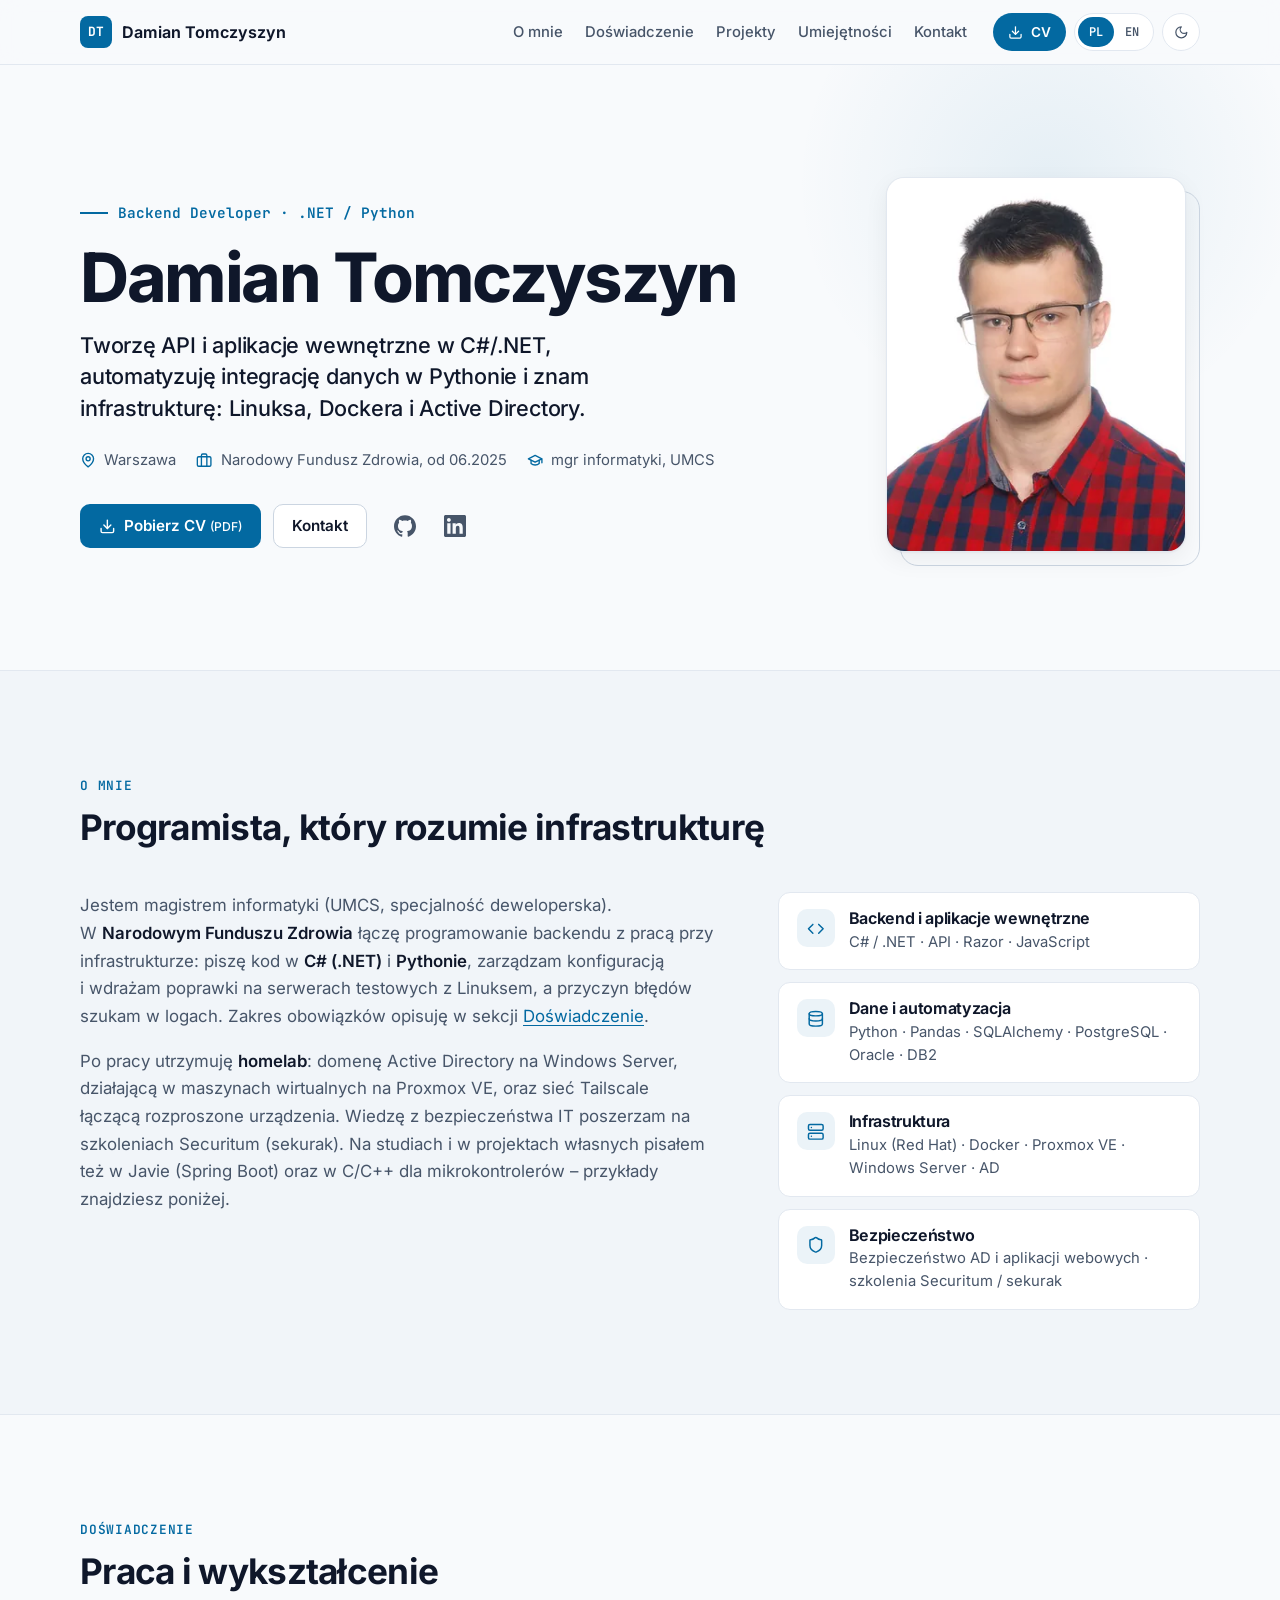
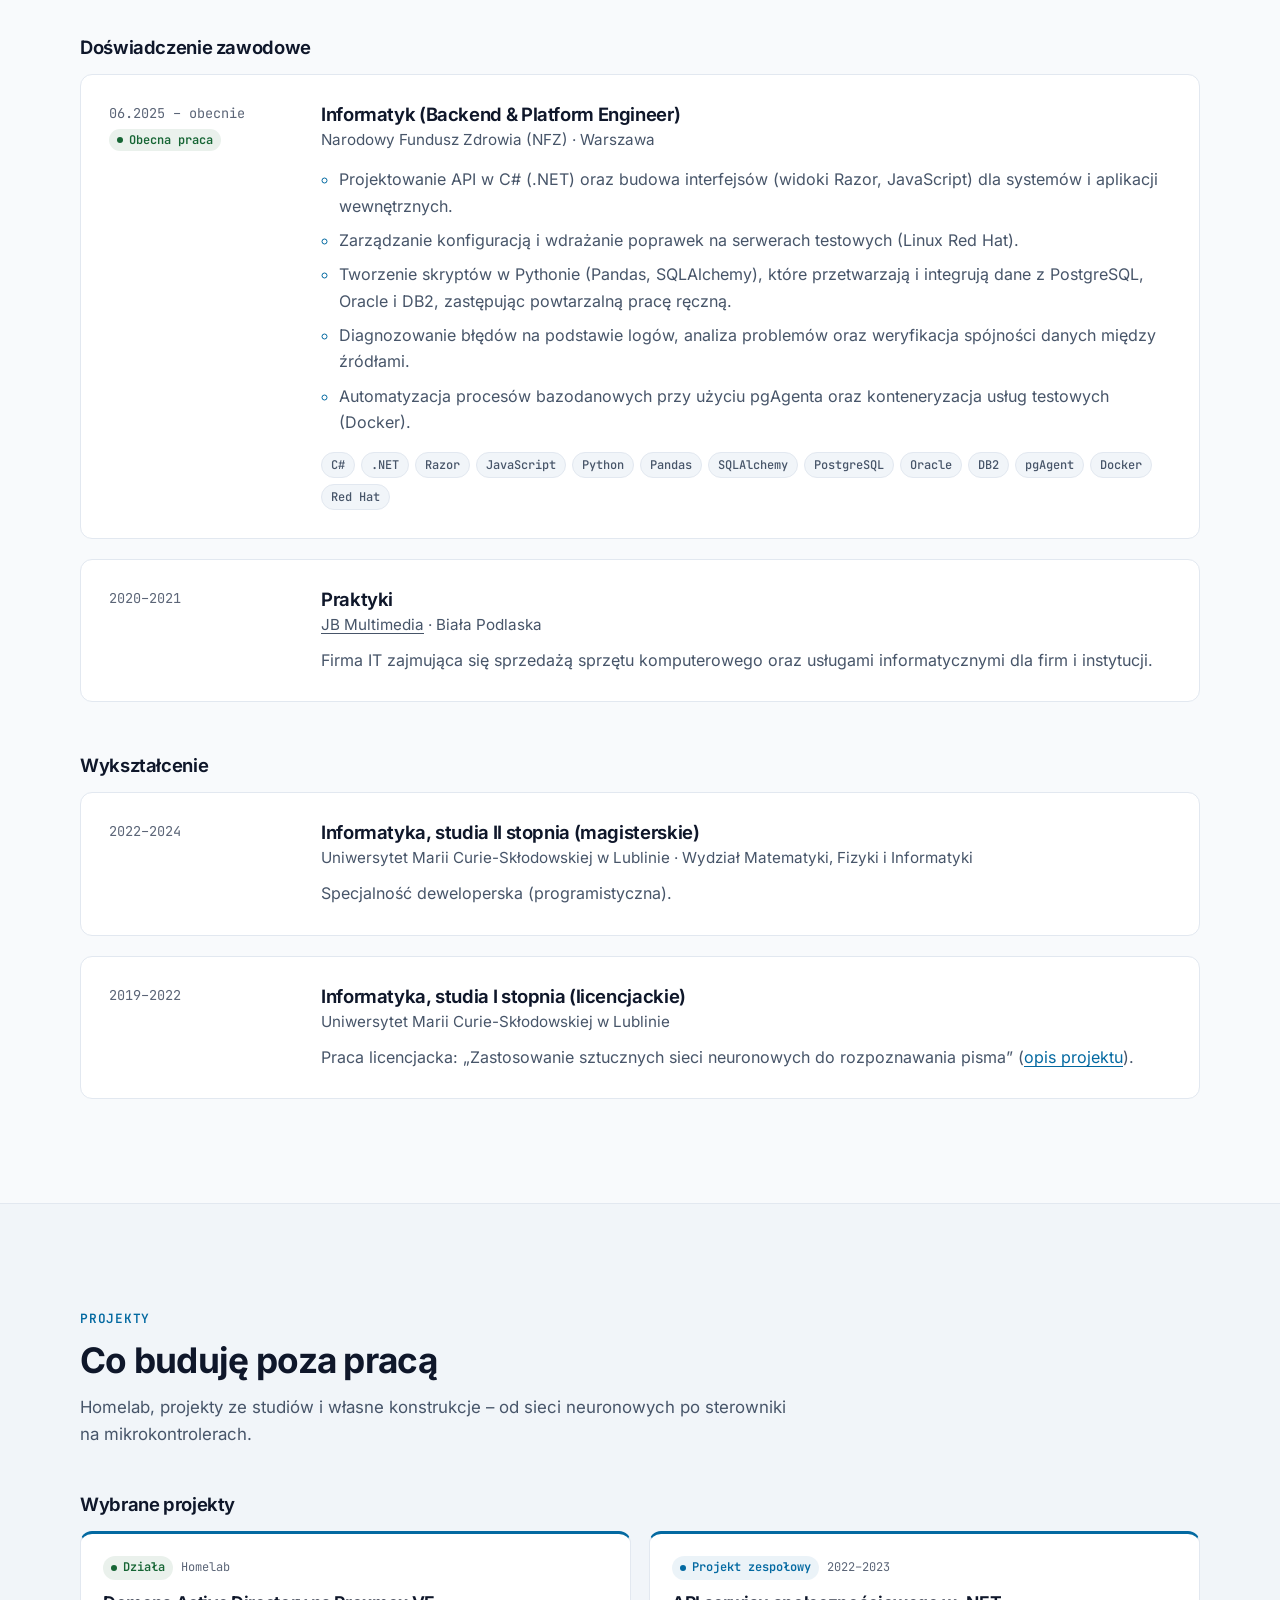
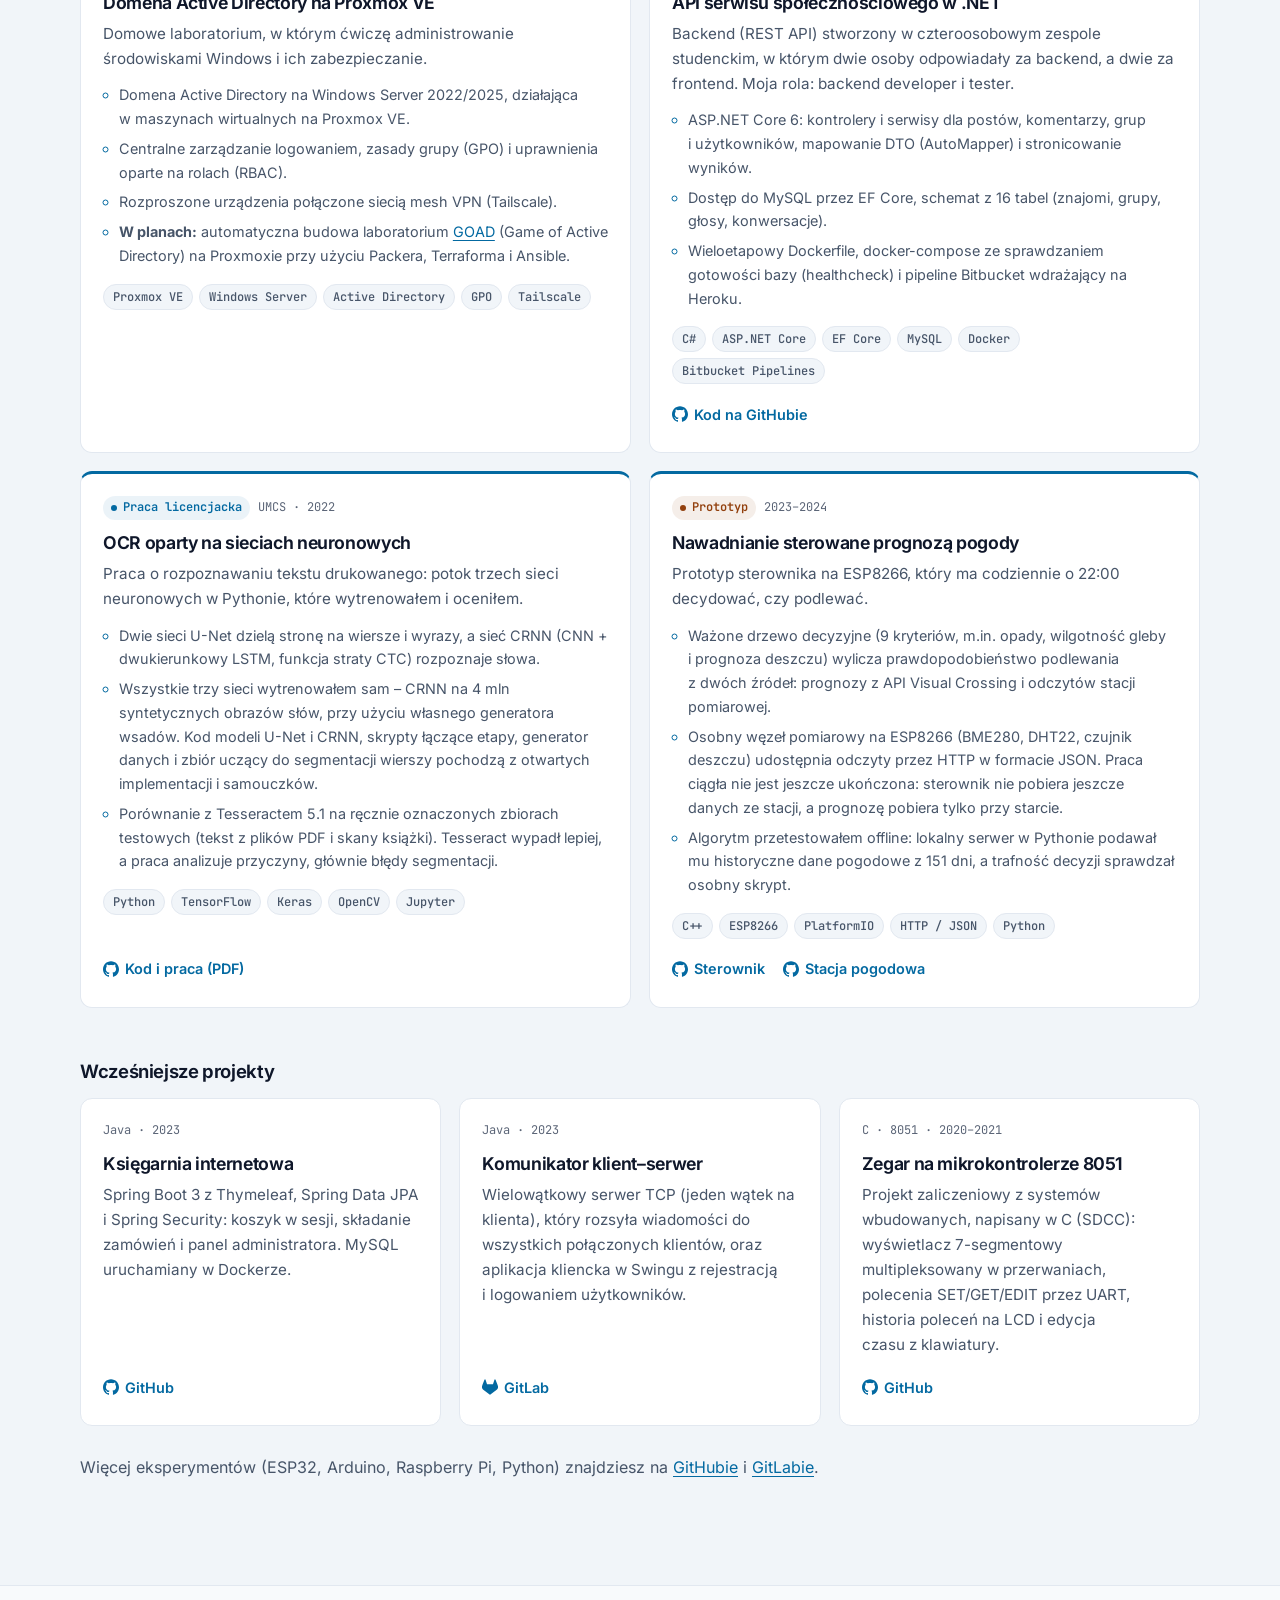
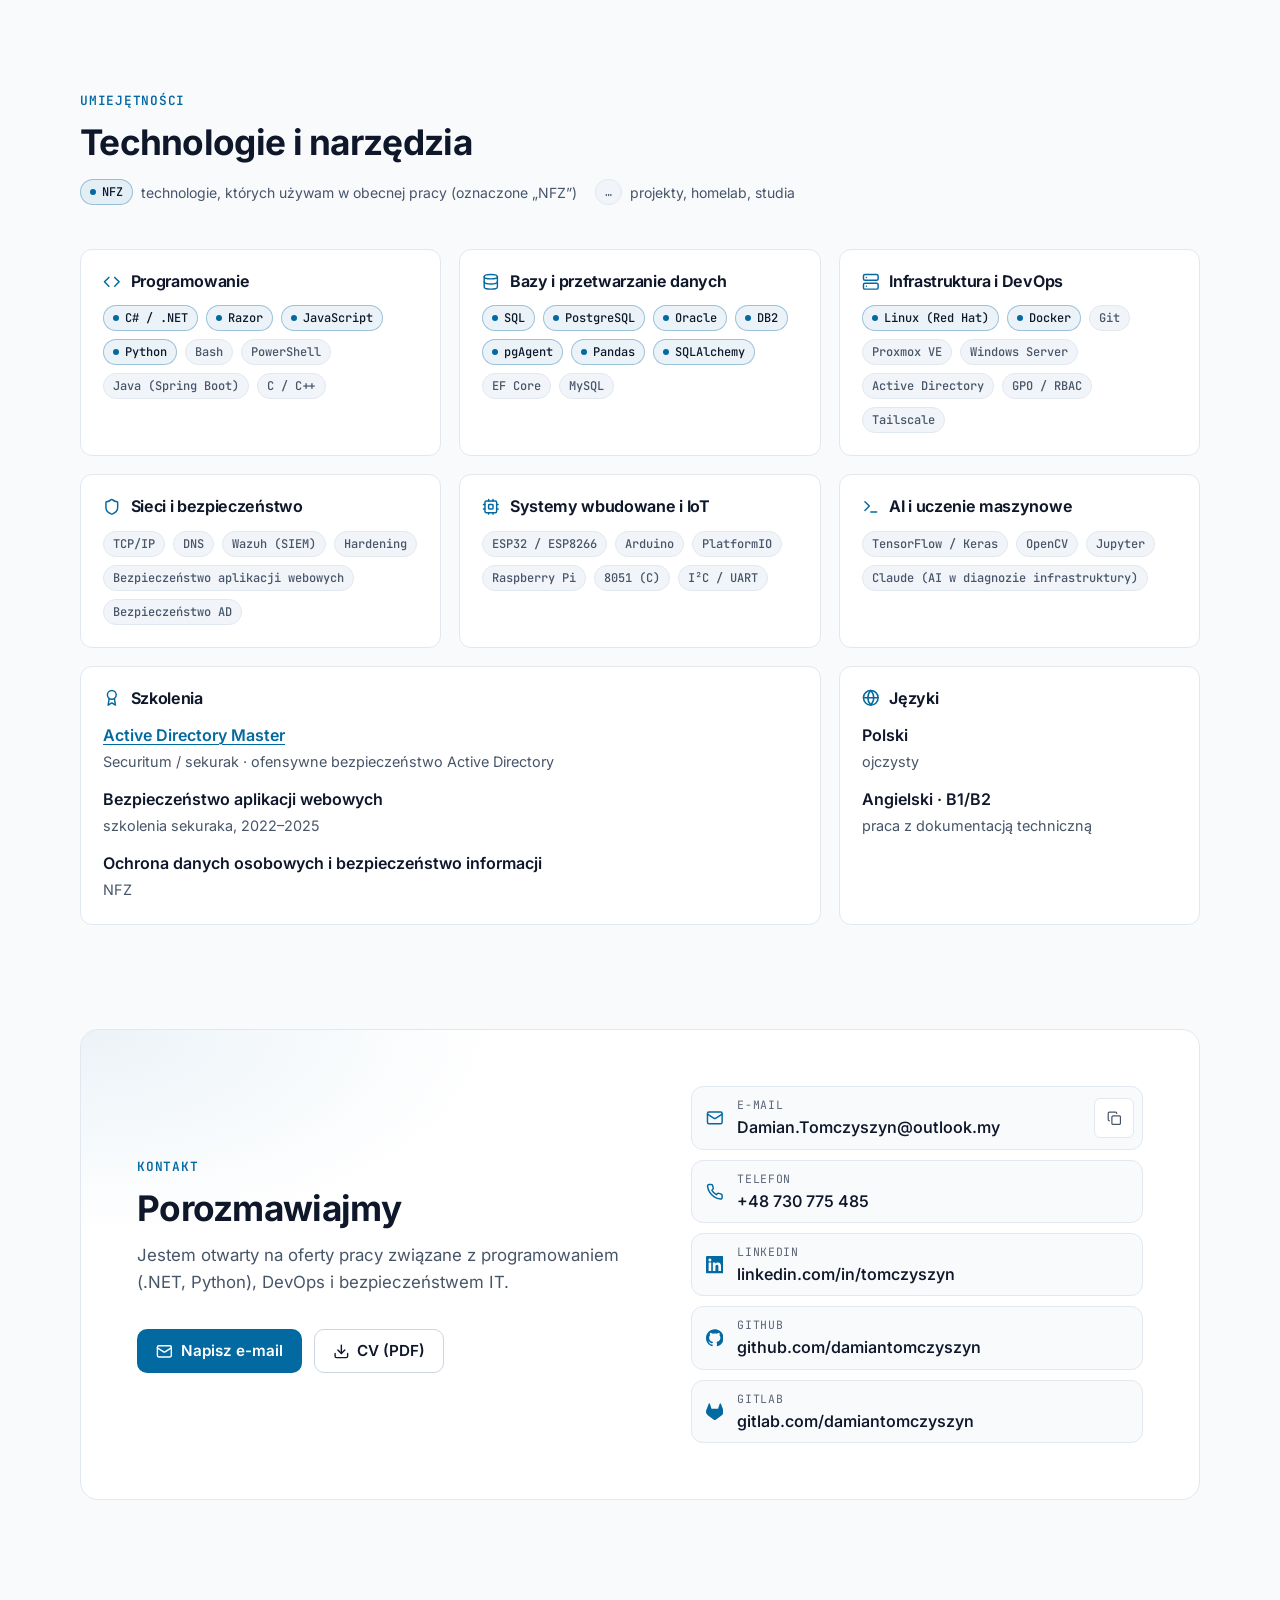
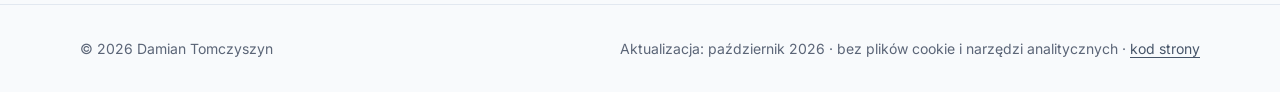
==== commit ca810740: "Second review round: tighten claims, polish copy and small-screen layout - OCR card credits the borr" ====
--- a/index.html
+++ b/index.html
@@ -89,6 +89,8 @@
         <symbol id="i-sun" viewBox="0 0 24 24"><circle cx="12" cy="12" r="4"/><path d="M12 2v2M12 20v2M4.93 4.93l1.41 1.41M17.66 17.66l1.41 1.41M2 12h2M20 12h2M6.34 17.66l-1.41 1.41M19.07 4.93l-1.41 1.41"/></symbol>
         <symbol id="i-moon" viewBox="0 0 24 24"><path d="M12 3a6 6 0 0 0 9 9 9 9 0 1 1-9-9Z"/></symbol>
         <symbol id="i-menu" viewBox="0 0 24 24"><path d="M4 6h16M4 12h16M4 18h16"/></symbol>
+        <symbol id="i-check" viewBox="0 0 24 24"><path d="M20 6 9 17l-5-5"/></symbol>
+        <symbol id="i-close" viewBox="0 0 24 24"><path d="M18 6 6 18M6 6l12 12"/></symbol>
         <symbol id="i-copy" viewBox="0 0 24 24"><rect width="14" height="14" x="8" y="8" rx="2"/><path d="M4 16c-1.1 0-2-.9-2-2V4c0-1.1.9-2 2-2h10c1.1 0 2 .9 2 2"/></symbol>
         <symbol id="i-code" viewBox="0 0 24 24"><path d="m16 18 6-6-6-6"/><path d="m8 6-6 6 6 6"/></symbol>
         <symbol id="i-database" viewBox="0 0 24 24"><ellipse cx="12" cy="5" rx="9" ry="3"/><path d="M3 5v14a9 3 0 0 0 18 0V5"/><path d="M3 12a9 3 0 0 0 18 0"/></symbol>
@@ -135,7 +137,8 @@
                 </button>
                 <button type="button" class="icon-button menu-toggle" data-menu-toggle aria-controls="site-nav" aria-expanded="false"
                         aria-label="Menu" data-label-pl="Menu" data-label-en="Menu">
-                    <svg class="icon" aria-hidden="true"><use href="#i-menu"/></svg>
+                    <svg class="icon icon-menu" aria-hidden="true"><use href="#i-menu"/></svg>
+                    <svg class="icon icon-close" aria-hidden="true"><use href="#i-close"/></svg>
                 </button>
             </div>
         </div>
@@ -146,11 +149,11 @@
         <section class="hero" id="top" aria-labelledby="hero-name">
             <div class="container hero__grid">
                 <div class="hero__text">
-                    <p class="hero__role">Backend Developer · .NET / Python</p>
+                    <p class="hero__role">Backend Developer · .NET&nbsp;/&nbsp;Python</p>
                     <h1 class="hero__name" id="hero-name">Damian Tomczyszyn</h1>
                     <p class="hero__tagline">
-                        <span lang="pl">Tworzę API i&nbsp;aplikacje wewnętrzne w&nbsp;C#/.NET, automatyzuję integrację danych w&nbsp;Pythonie i&nbsp;znam infrastrukturę, na której działają: Linuksa, Dockera, Active Directory.</span>
-                        <span lang="en">I build C#/.NET APIs and internal applications, automate data integration in Python, and know the infrastructure they run on: Linux, Docker and Active Directory.</span>
+                        <span lang="pl">Tworzę API i&nbsp;aplikacje wewnętrzne w&nbsp;C#/.NET, automatyzuję integrację danych w&nbsp;Pythonie i&nbsp;znam infrastrukturę: Linuksa, Dockera i&nbsp;Active Directory.</span>
+                        <span lang="en">I build C#/.NET APIs and internal applications, automate data integration in Python, and know my way around infrastructure: Linux, Docker and Active Directory.</span>
                     </p>
                     <ul class="hero__facts">
                         <li><svg class="icon" aria-hidden="true"><use href="#i-pin"/></svg> <span lang="pl">Warszawa</span><span lang="en">Warsaw, Poland</span></li>
@@ -196,13 +199,13 @@
                             Jestem magistrem informatyki (UMCS, specjalność deweloperska). W&nbsp;<strong>Narodowym Funduszu Zdrowia</strong> łączę programowanie backendu z&nbsp;pracą przy infrastrukturze: piszę kod w&nbsp;<strong>C# (.NET)</strong> i&nbsp;<strong>Pythonie</strong>, zarządzam konfiguracją i&nbsp;wdrażam poprawki na serwerach testowych z&nbsp;Linuksem, a&nbsp;przyczyn błędów szukam w&nbsp;logach. Zakres obowiązków opisuję w&nbsp;sekcji <a href="#doswiadczenie">Doświadczenie</a>.
                         </p>
                         <p lang="en">
-                            I hold an MSc in Computer Science (UMCS, software development track). At Poland’s <strong>National Health Fund (NFZ)</strong> my work combines backend development with infrastructure: I write <strong>C# (.NET)</strong> and <strong>Python</strong> code, manage configuration and deploy fixes on Linux test servers, and dig through logs to find the root cause of bugs. My responsibilities are listed under <a href="#doswiadczenie">Experience</a>.
+                            I hold an MSc in Computer Science (UMCS, software development track). At Poland’s <strong>National Health Fund (NFZ)</strong>, I combine backend development with infrastructure work: I write <strong>C# (.NET)</strong> and <strong>Python</strong> code, manage configuration and deploy fixes on Linux test servers, and dig through logs to find the root cause of bugs. My responsibilities are listed under <a href="#doswiadczenie">Experience</a>.
                         </p>
                         <p lang="pl">
-                            Po pracy utrzymuję <strong>homelab</strong>: domenę Active Directory na Windows Server, działającą w&nbsp;maszynach wirtualnych na Proxmox VE i&nbsp;połączoną siecią Tailscale. Wiedzę z&nbsp;bezpieczeństwa IT poszerzam na szkoleniach Securitum (sekurak). Na studiach i&nbsp;w&nbsp;projektach własnych pisałem też w&nbsp;Javie (Spring Boot) oraz w&nbsp;C/C++ dla mikrokontrolerów, co widać w&nbsp;projektach poniżej.
+                            Po pracy utrzymuję <strong>homelab</strong>: domenę Active Directory na Windows Server, działającą w&nbsp;maszynach wirtualnych na Proxmox VE, oraz sieć Tailscale łączącą rozproszone urządzenia. Wiedzę z&nbsp;bezpieczeństwa IT poszerzam na szkoleniach Securitum (sekurak). Na studiach i&nbsp;w&nbsp;projektach własnych pisałem też w&nbsp;Javie (Spring Boot) oraz w&nbsp;C/C++ dla mikrokontrolerów&nbsp;– przykłady znajdziesz poniżej.
                         </p>
                         <p lang="en">
-                            Outside work I run a <strong>homelab</strong>: an Active Directory domain on Windows Server, running in VMs on Proxmox VE and connected with Tailscale. I’m building my security knowledge through Securitum (sekurak) training courses. At university and in personal projects I also wrote Java (Spring Boot) and C/C++ for microcontrollers, as the projects below show.
+                            Outside work I run a <strong>homelab</strong>: an Active Directory domain on Windows Server, hosted in VMs on Proxmox VE, and a Tailscale mesh VPN linking my devices. I’m building my security knowledge through Securitum (sekurak) training courses. At university and in personal projects I also wrote Java (Spring Boot) and C/C++ for microcontrollers, as the examples below show.
                         </p>
                     </div>
                     <ul class="focus-list">
@@ -210,29 +213,29 @@
                             <span class="focus-item__icon"><svg class="icon" aria-hidden="true"><use href="#i-code"/></svg></span>
                             <div>
                                 <h3><span lang="pl">Backend i&nbsp;aplikacje wewnętrzne</span><span lang="en">Backend &amp; internal apps</span></h3>
-                                <p>C# / .NET · API · Razor · JavaScript</p>
+                                <p>C#&nbsp;/&nbsp;.NET&nbsp;· API&nbsp;· Razor&nbsp;· JavaScript</p>
                             </div>
                         </li>
                         <li class="focus-item">
                             <span class="focus-item__icon"><svg class="icon" aria-hidden="true"><use href="#i-database"/></svg></span>
                             <div>
                                 <h3><span lang="pl">Dane i&nbsp;automatyzacja</span><span lang="en">Data &amp; automation</span></h3>
-                                <p>Python · Pandas · SQLAlchemy · PostgreSQL · Oracle · DB2</p>
+                                <p>Python&nbsp;· Pandas&nbsp;· SQLAlchemy&nbsp;· PostgreSQL&nbsp;· Oracle&nbsp;· DB2</p>
                             </div>
                         </li>
                         <li class="focus-item">
                             <span class="focus-item__icon"><svg class="icon" aria-hidden="true"><use href="#i-server"/></svg></span>
                             <div>
                                 <h3><span lang="pl">Infrastruktura</span><span lang="en">Infrastructure</span></h3>
-                                <p>Linux (Red Hat) · Docker · Proxmox VE · Windows Server · AD</p>
+                                <p>Linux (Red Hat)&nbsp;· Docker&nbsp;· Proxmox VE&nbsp;· Windows Server&nbsp;· AD</p>
                             </div>
                         </li>
                         <li class="focus-item">
                             <span class="focus-item__icon"><svg class="icon" aria-hidden="true"><use href="#i-shield"/></svg></span>
                             <div>
                                 <h3><span lang="pl">Bezpieczeństwo</span><span lang="en">Security</span></h3>
-                                <p lang="pl">Bezpieczeństwo AD i&nbsp;aplikacji webowych · szkolenia Securitum / sekurak</p>
-                                <p lang="en">AD and web application security · Securitum / sekurak training</p>
+                                <p lang="pl">Bezpieczeństwo AD i&nbsp;aplikacji webowych&nbsp;· szkolenia Securitum&nbsp;/&nbsp;sekurak</p>
+                                <p lang="en">AD and web application security&nbsp;· Securitum&nbsp;/&nbsp;sekurak training</p>
                             </div>
                         </li>
                     </ul>
@@ -260,11 +263,11 @@
                         </div>
                         <div class="entry__body">
                             <h4 class="entry__title"><span lang="pl">Informatyk (Backend &amp; Platform Engineer)</span><span lang="en">IT Specialist (Backend &amp; Platform Engineer)</span></h4>
-                            <p class="entry__org"><span lang="pl">Narodowy Fundusz Zdrowia (NFZ) · Warszawa</span><span lang="en">Poland’s National Health Fund (NFZ) · Warsaw</span></p>
+                            <p class="entry__org"><span lang="pl">Narodowy Fundusz Zdrowia (NFZ)&nbsp;· Warszawa</span><span lang="en">Poland’s National Health Fund (NFZ)&nbsp;· Warsaw</span></p>
                             <ul class="entry__points" lang="pl">
                                 <li>Projektowanie API w&nbsp;C# (.NET) oraz budowa interfejsów (widoki Razor, JavaScript) dla systemów i&nbsp;aplikacji wewnętrznych.</li>
                                 <li>Zarządzanie konfiguracją i&nbsp;wdrażanie poprawek na serwerach testowych (Linux Red Hat).</li>
-                                <li>Tworzenie skryptów w&nbsp;Pythonie (Pandas, SQLAlchemy) do przetwarzania i&nbsp;integracji danych z&nbsp;PostgreSQL, Oracle i&nbsp;DB2, eliminujących powtarzalne procesy ręczne.</li>
+                                <li>Tworzenie skryptów w&nbsp;Pythonie (Pandas, SQLAlchemy), które przetwarzają i&nbsp;integrują dane z&nbsp;PostgreSQL, Oracle i&nbsp;DB2, zastępując powtarzalną pracę ręczną.</li>
                                 <li>Diagnozowanie błędów na podstawie logów, analiza problemów oraz weryfikacja spójności danych między źródłami.</li>
                                 <li>Automatyzacja procesów bazodanowych przy użyciu pgAgenta oraz konteneryzacja usług testowych (Docker).</li>
                             </ul>
@@ -343,7 +346,7 @@
                         <span lang="en">What I build outside work</span>
                     </h2>
                     <p class="section__lead">
-                        <span lang="pl">Homelab, projekty ze studiów i&nbsp;własne konstrukcje – od sieci neuronowych po sterowniki na mikrokontrolerach.</span>
+                        <span lang="pl">Homelab, projekty ze studiów i&nbsp;własne konstrukcje&nbsp;– od sieci neuronowych po sterowniki na mikrokontrolerach.</span>
                         <span lang="en">My homelab, university projects and hands-on builds, from neural networks to microcontroller firmware.</span>
                     </p>
                 </div>
@@ -384,8 +387,8 @@
                         </div>
                         <h4 class="project__title"><span lang="pl">API serwisu społecznościowego w&nbsp;.NET</span><span lang="en">Social network API in .NET</span></h4>
                         <p class="project__desc">
-                            <span lang="pl">Backend (REST API) stworzony w&nbsp;czteroosobowym zespole studenckim: dwie osoby backend, dwie frontend. Moja rola: backend developer i&nbsp;tester.</span>
-                            <span lang="en">A REST API backend from a four-person student team: two on the backend, two on the frontend. My role: backend developer and tester.</span>
+                            <span lang="pl">Backend (REST API) stworzony w&nbsp;czteroosobowym zespole studenckim, w&nbsp;którym dwie osoby odpowiadały za backend, a&nbsp;dwie za frontend. Moja rola: backend developer i&nbsp;tester.</span>
+                            <span lang="en">The REST API backend of a four-person student team project: two people on the backend, two on the frontend. My role: backend developer and tester.</span>
                         </p>
                         <ul class="project__points" lang="pl">
                             <li>ASP.NET Core 6: kontrolery i&nbsp;serwisy dla postów, komentarzy, grup i&nbsp;użytkowników, mapowanie DTO (AutoMapper) i&nbsp;stronicowanie wyników.</li>
@@ -398,7 +401,7 @@
                             <li>Multi-stage Dockerfile, docker-compose with a database healthcheck, and a Bitbucket pipeline deploying to Heroku.</li>
                         </ul>
                         <ul class="tag-list" aria-label="Technologie" data-label-pl="Technologie" data-label-en="Technologies">
-                            <li class="tag">C#</li><li class="tag">ASP.NET Core</li><li class="tag">EF Core</li><li class="tag">MySQL</li><li class="tag">Docker</li><li class="tag">CI/CD</li>
+                            <li class="tag">C#</li><li class="tag">ASP.NET Core</li><li class="tag">EF Core</li><li class="tag">MySQL</li><li class="tag">Docker</li><li class="tag">Bitbucket Pipelines</li>
                         </ul>
                         <div class="project__links">
                             <a class="project__link" href="https://github.com/damiantomczyszyn/Social-network-backend"
@@ -416,18 +419,18 @@
                         </div>
                         <h4 class="project__title"><span lang="pl">OCR oparty na sieciach neuronowych</span><span lang="en">Neural-network OCR engine</span></h4>
                         <p class="project__desc">
-                            <span lang="pl">Napisany w&nbsp;Pythonie silnik rozpoznawania tekstu drukowanego, złożony z&nbsp;trzech sieci neuronowych.</span>
-                            <span lang="en">A Python engine for recognising printed text, built from three neural networks.</span>
+                            <span lang="pl">Praca o&nbsp;rozpoznawaniu tekstu drukowanego: potok trzech sieci neuronowych w&nbsp;Pythonie, które wytrenowałem i&nbsp;oceniłem.</span>
+                            <span lang="en">A thesis on printed-text recognition: a pipeline of three neural networks in Python that I trained and evaluated.</span>
                         </p>
                         <ul class="project__points" lang="pl">
                             <li>Dwie sieci U-Net dzielą stronę na wiersze i&nbsp;wyrazy, a&nbsp;sieć CRNN (CNN + dwukierunkowy LSTM, funkcja straty CTC) rozpoznaje słowa.</li>
-                            <li>Wszystkie trzy sieci wytrenowałem sam, CRNN na 4&nbsp;mln syntetycznych obrazów słów z&nbsp;własnym generatorem wsadów. Architekturę U-Net, skrypty łączące etapy i&nbsp;generator danych zaczerpnąłem z&nbsp;otwartych implementacji cytowanych w&nbsp;pracy.</li>
+                            <li>Wszystkie trzy sieci wytrenowałem sam&nbsp;– CRNN na 4&nbsp;mln syntetycznych obrazów słów, przy użyciu własnego generatora wsadów. Kod modeli U-Net i&nbsp;CRNN, skrypty łączące etapy, generator danych i&nbsp;zbiór uczący do segmentacji wierszy pochodzą z&nbsp;otwartych implementacji i&nbsp;samouczków.</li>
                             <li>Porównanie z&nbsp;Tesseractem 5.1 na ręcznie oznaczonych zbiorach testowych (tekst z&nbsp;plików PDF i&nbsp;skany książki). Tesseract wypadł lepiej, a&nbsp;praca analizuje przyczyny, głównie błędy segmentacji.</li>
                         </ul>
                         <ul class="project__points" lang="en">
                             <li>Two U-Nets split the page into lines and words, and a CRNN (CNN + bidirectional LSTM, CTC loss) recognises the words.</li>
-                            <li>I trained all three networks myself, the CRNN on 4 million synthetic word images with my own batch generator. The U-Net architecture, the scripts chaining the stages and the data generator come from open-source implementations cited in the thesis.</li>
-                            <li>Benchmarked against Tesseract 5.1 on hand-annotated test sets (PDF text and book scans). Tesseract came out ahead, and the thesis analyses why, mainly segmentation errors.</li>
+                            <li>I trained all three networks myself, the CRNN on 4 million synthetic word images using my own batch generator. The U-Net and CRNN model code, the scripts chaining the stages, the data generator and the line-segmentation training set come from open-source implementations and tutorials.</li>
+                            <li>Benchmarked against Tesseract 5.1 on hand-annotated test sets (PDF text and book scans). Tesseract came out ahead; the thesis attributes the gap mainly to segmentation errors.</li>
                         </ul>
                         <ul class="tag-list" aria-label="Technologie" data-label-pl="Technologie" data-label-en="Technologies">
                             <li class="tag">Python</li><li class="tag">TensorFlow</li><li class="tag">Keras</li><li class="tag">OpenCV</li><li class="tag">Jupyter</li>
@@ -448,18 +451,18 @@
                         </div>
                         <h4 class="project__title"><span lang="pl">Nawadnianie sterowane prognozą pogody</span><span lang="en">Forecast-driven irrigation</span></h4>
                         <p class="project__desc">
-                            <span lang="pl">Prototyp sterownika na ESP8266, który codziennie o&nbsp;22:00 ocenia, czy podlewać.</span>
-                            <span lang="en">A prototype ESP8266 controller that decides every evening at 22:00 whether to water.</span>
+                            <span lang="pl">Prototyp sterownika na ESP8266, który ma codziennie o&nbsp;22:00 decydować, czy podlewać.</span>
+                            <span lang="en">A prototype ESP8266 controller designed to decide every evening at 22:00 whether to water.</span>
                         </p>
                         <ul class="project__points" lang="pl">
-                            <li>Ważone drzewo decyzyjne (9&nbsp;kryteriów, m.in. opady, wilgotność gleby i&nbsp;prognoza deszczu) wylicza prawdopodobieństwo podlewania na podstawie prognozy z&nbsp;API Visual Crossing.</li>
-                            <li>Osobny węzeł pomiarowy na ESP8266 (BME280, DHT22, czujnik deszczu) udostępnia odczyty przez HTTP w&nbsp;formacie JSON. Połączenie go ze sterownikiem na żywo nie jest jeszcze ukończone.</li>
-                            <li>Algorytm przetestowałem offline na 151&nbsp;dniach historycznych danych pogodowych, podawanych przez lokalny serwer w&nbsp;Pythonie. Trafność decyzji sprawdzał osobny skrypt.</li>
+                            <li>Ważone drzewo decyzyjne (9&nbsp;kryteriów, m.in. opady, wilgotność gleby i&nbsp;prognoza deszczu) wylicza prawdopodobieństwo podlewania z&nbsp;dwóch źródeł: prognozy z&nbsp;API Visual Crossing i&nbsp;odczytów stacji pomiarowej.</li>
+                            <li>Osobny węzeł pomiarowy na ESP8266 (BME280, DHT22, czujnik deszczu) udostępnia odczyty przez HTTP w&nbsp;formacie JSON. Praca ciągła nie jest jeszcze ukończona: sterownik nie pobiera jeszcze danych ze stacji, a&nbsp;prognozę pobiera tylko przy starcie.</li>
+                            <li>Algorytm przetestowałem offline: lokalny serwer w&nbsp;Pythonie podawał mu historyczne dane pogodowe z&nbsp;151&nbsp;dni, a&nbsp;trafność decyzji sprawdzał osobny skrypt.</li>
                         </ul>
                         <ul class="project__points" lang="en">
-                            <li>A weighted decision tree with 9 criteria, including rainfall, soil moisture and the chance of rain, turns the Visual Crossing forecast into a watering probability.</li>
-                            <li>A separate ESP8266 sensor node (BME280, DHT22, rain sensor) serves its readings over HTTP as JSON. Wiring it into the controller live is not finished yet.</li>
-                            <li>I tested the algorithm offline on 151 days of historical weather data, fed in by a local Python server, and a separate script scored each decision.</li>
+                            <li>A weighted decision tree with 9 criteria, including rainfall, soil moisture and the chance of rain, combines two inputs, the Visual Crossing forecast and the weather station’s readings, into a watering probability.</li>
+                            <li>A separate ESP8266 sensor node (BME280, DHT22, rain sensor) serves its readings over HTTP as JSON. Continuous operation isn’t finished yet: the controller doesn’t read the station yet and fetches the forecast only at start-up.</li>
+                            <li>I tested the algorithm offline: a local Python server fed it historical weather data from 151 days, and a separate script scored each decision.</li>
                         </ul>
                         <ul class="tag-list" aria-label="Technologie" data-label-pl="Technologie" data-label-en="Technologies">
                             <li class="tag">C++</li><li class="tag">ESP8266</li><li class="tag">PlatformIO</li><li class="tag">HTTP / JSON</li><li class="tag">Python</li>
@@ -499,7 +502,7 @@
                         <div class="project__meta"><span>Java · 2023</span></div>
                         <h4 class="project__title"><span lang="pl">Komunikator klient–serwer</span><span lang="en">Client–server chat</span></h4>
                         <p class="project__desc">
-                            <span lang="pl">Wielowątkowy serwer TCP (wątek na klienta) rozsyłający wiadomości do wszystkich połączonych klientów i&nbsp;klient w&nbsp;Swingu, z&nbsp;rejestracją i&nbsp;logowaniem użytkowników.</span>
+                            <span lang="pl">Wielowątkowy serwer TCP (jeden wątek na klienta), który rozsyła wiadomości do wszystkich połączonych klientów, oraz aplikacja kliencka w&nbsp;Swingu z&nbsp;rejestracją i&nbsp;logowaniem użytkowników.</span>
                             <span lang="en">A multithreaded TCP server (one thread per client) that broadcasts messages to all connected clients, and a Swing client with user sign-up and login.</span>
                         </p>
                         <div class="project__links">
@@ -513,8 +516,8 @@
                         <div class="project__meta"><span>C · 8051 · 2020–2021</span></div>
                         <h4 class="project__title"><span lang="pl">Zegar na mikrokontrolerze 8051</span><span lang="en">8051 microcontroller clock</span></h4>
                         <p class="project__desc">
-                            <span lang="pl">Projekt zaliczeniowy z&nbsp;systemów wbudowanych, napisany w&nbsp;C (SDCC): wyświetlacz 7-segmentowy multipleksowany w&nbsp;przerwaniach, polecenia SET/GET/EDIT przez UART, historia poleceń na LCD i&nbsp;edycja czasu z&nbsp;klawiatury.</span>
-                            <span lang="en">Embedded systems coursework written in C (SDCC): an interrupt-driven multiplexed 7-segment display, SET/GET/EDIT commands over UART, a command history on an LCD and time editing from the keypad.</span>
+                            <span lang="pl">Projekt zaliczeniowy z&nbsp;systemów wbudowanych, napisany w&nbsp;C (SDCC): wyświetlacz <span class="nowrap">7-segmentowy</span> multipleksowany w&nbsp;przerwaniach, polecenia SET/GET/EDIT przez UART, historia poleceń na LCD i&nbsp;edycja czasu z&nbsp;klawiatury.</span>
+                            <span lang="en">Embedded systems coursework written in C (SDCC): an interrupt-driven multiplexed <span class="nowrap">7-segment</span> display, SET/GET/EDIT commands over UART, a command history on an LCD and time editing from the keypad.</span>
                         </p>
                         <div class="project__links">
                             <a class="project__link" href="https://github.com/damiantomczyszyn/Systemy-Wbudowane"
@@ -581,7 +584,7 @@
                     <div class="skill-group">
                         <h3><svg class="icon" aria-hidden="true"><use href="#i-terminal"/></svg><span lang="pl">AI i&nbsp;uczenie maszynowe</span><span lang="en">AI &amp; machine learning</span></h3>
                         <ul class="tag-list">
-                            <li class="tag">TensorFlow / Keras</li><li class="tag">OpenCV</li><li class="tag">Jupyter</li><li class="tag" lang="pl">Claude (AI w&nbsp;diagnostyce)</li><li class="tag" lang="en">Claude (AI-assisted troubleshooting)</li>
+                            <li class="tag">TensorFlow / Keras</li><li class="tag">OpenCV</li><li class="tag">Jupyter</li><li class="tag" lang="pl">Claude (AI w&nbsp;diagnozie infrastruktury)</li><li class="tag" lang="en">Claude (AI-assisted troubleshooting)</li>
                         </ul>
                     </div>
                 </div>
@@ -598,8 +601,8 @@
                             <li>
                                 <strong lang="pl">Bezpieczeństwo aplikacji webowych</strong>
                                 <strong lang="en">Web application security</strong>
-                                <span class="cred-list__meta" lang="pl">szkolenia sekuraka, 2022–2025</span>
-                                <span class="cred-list__meta" lang="en">sekurak training courses, 2022–2025</span>
+                                <span class="cred-list__meta" lang="pl">szkolenia sekuraka, 2022–&#8288;2025</span>
+                                <span class="cred-list__meta" lang="en">sekurak training courses, 2022–&#8288;2025</span>
                             </li>
                             <li>
                                 <strong lang="pl">Ochrona danych osobowych i&nbsp;bezpieczeństwo informacji</strong>
@@ -657,8 +660,9 @@
                                     <span class="contact-row__value">Damian.Tomczyszyn@<wbr>outlook.my</span>
                                 </a>
                                 <button type="button" class="copy-btn" data-copy="Damian.Tomczyszyn@outlook.my"
-                                        aria-label="Kopiuj adres e-mail" data-label-pl="Kopiuj adres e-mail" data-label-en="Copy email address" hidden>
-                                    <svg class="icon" aria-hidden="true"><use href="#i-copy"/></svg>
+                                        aria-label="Kopiuj adres e-mail" title="Kopiuj adres e-mail" data-label-pl="Kopiuj adres e-mail" data-label-en="Copy email address" hidden>
+                                    <svg class="icon icon-copy" aria-hidden="true"><use href="#i-copy"/></svg>
+                                    <svg class="icon icon-check" aria-hidden="true"><use href="#i-check"/></svg>
                                 </button>
                             </div>
                         </li>
--- a/css/styles.css
+++ b/css/styles.css
@@ -420,6 +420,21 @@
   display: none;
 }
 
+.menu-toggle[aria-expanded="true"] .icon-menu,
+.menu-toggle:not([aria-expanded="true"]) .icon-close {
+  display: none;
+}
+
+/* Language and theme switching need JS; without it the page is Polish and follows the system theme. */
+html:not(.js) .lang-switch,
+html:not(.js) .theme-toggle {
+  display: none;
+}
+
+.nowrap {
+  white-space: nowrap;
+}
+
 /* Buttons & tags ---------------------------------------------------------- */
 .btn {
   display: inline-flex;
@@ -477,7 +492,7 @@
   font-size: 0.75rem;
   font-weight: 500;
   line-height: 1.5;
-  white-space: nowrap;
+  max-width: 100%;
 }
 
 .tag-list {
@@ -1178,6 +1193,15 @@
   color: var(--ok);
 }
 
+.copy-btn .icon-check,
+.copy-btn.is-done .icon-copy {
+  display: none;
+}
+
+.copy-btn.is-done .icon-check {
+  display: block;
+}
+
 /* Footer ------------------------------------------------------------------ */
 .site-footer {
   padding-block: 32px;
@@ -1314,7 +1338,7 @@
   }
 
   .hero__name {
-    font-size: clamp(2.1rem, 9.5vw, 2.75rem);
+    font-size: clamp(1.85rem, 9.5vw, 2.75rem);
   }
 
   .hero__tagline {
